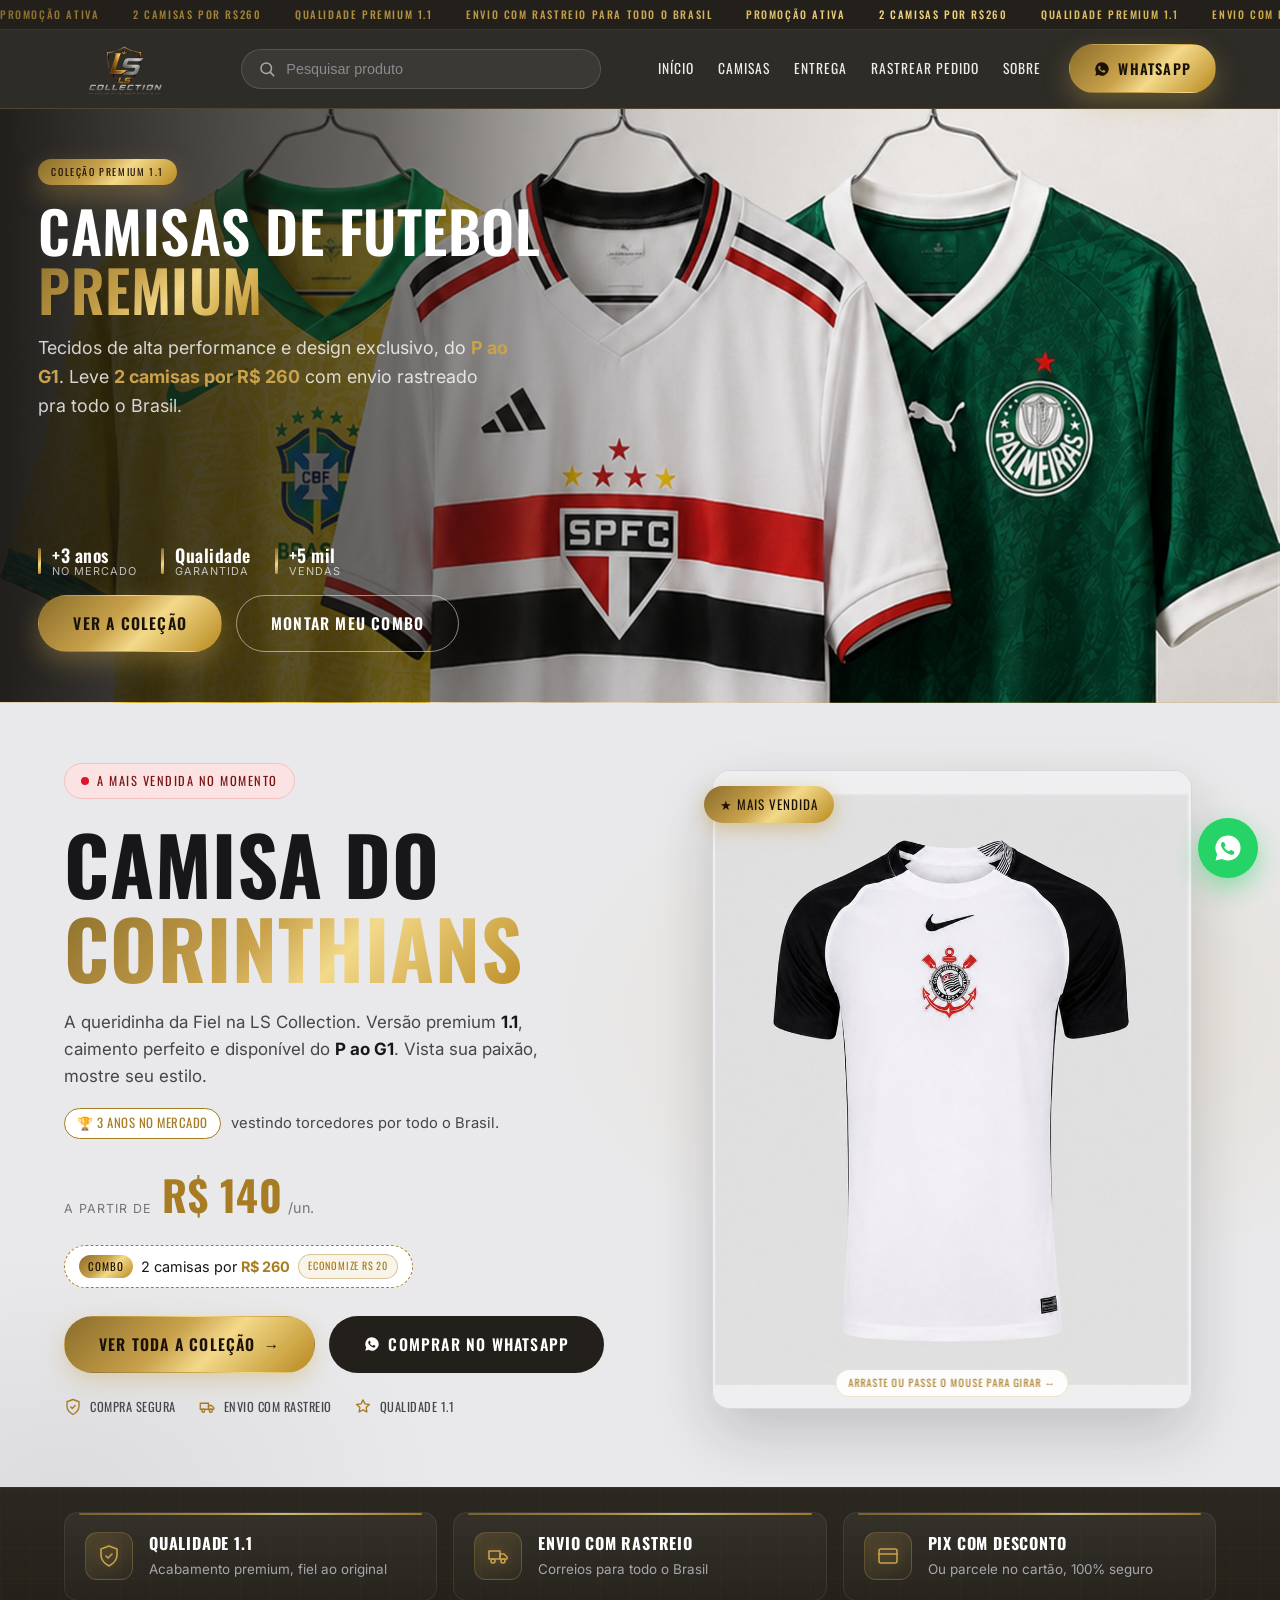
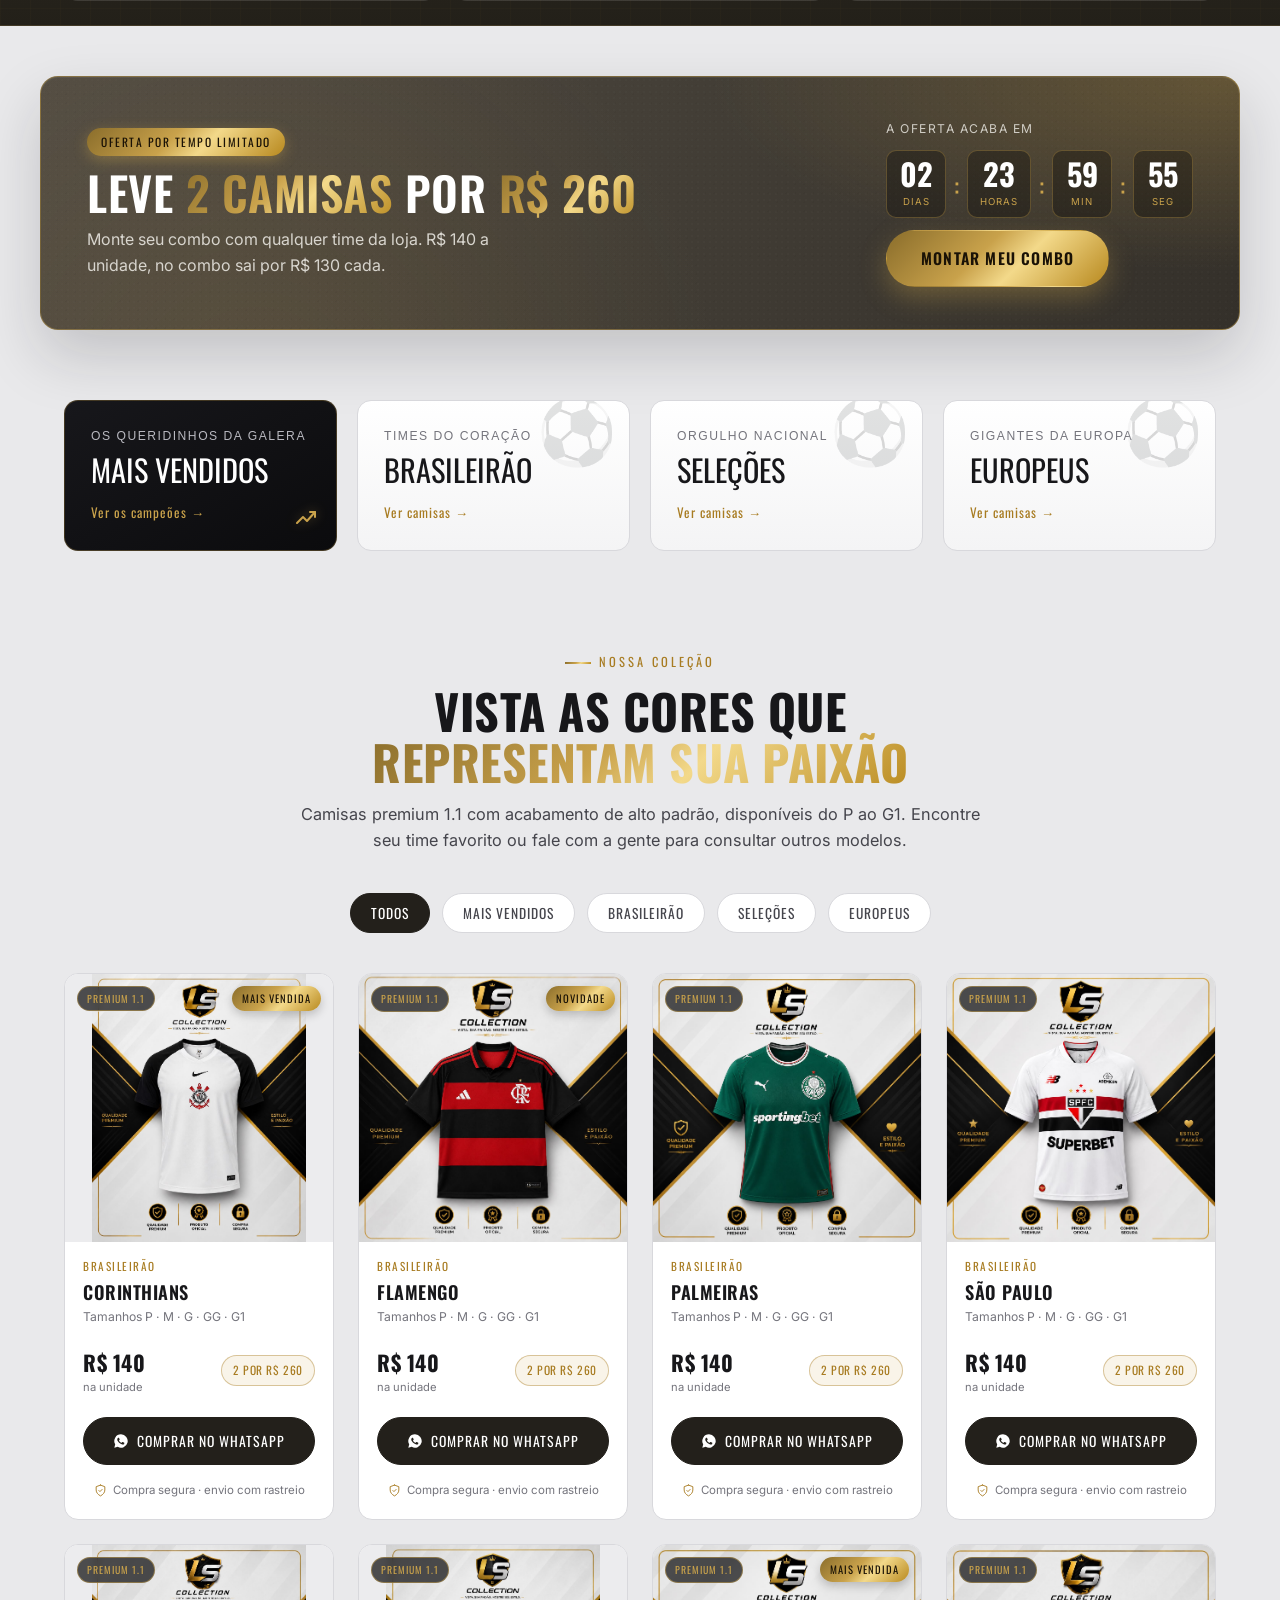
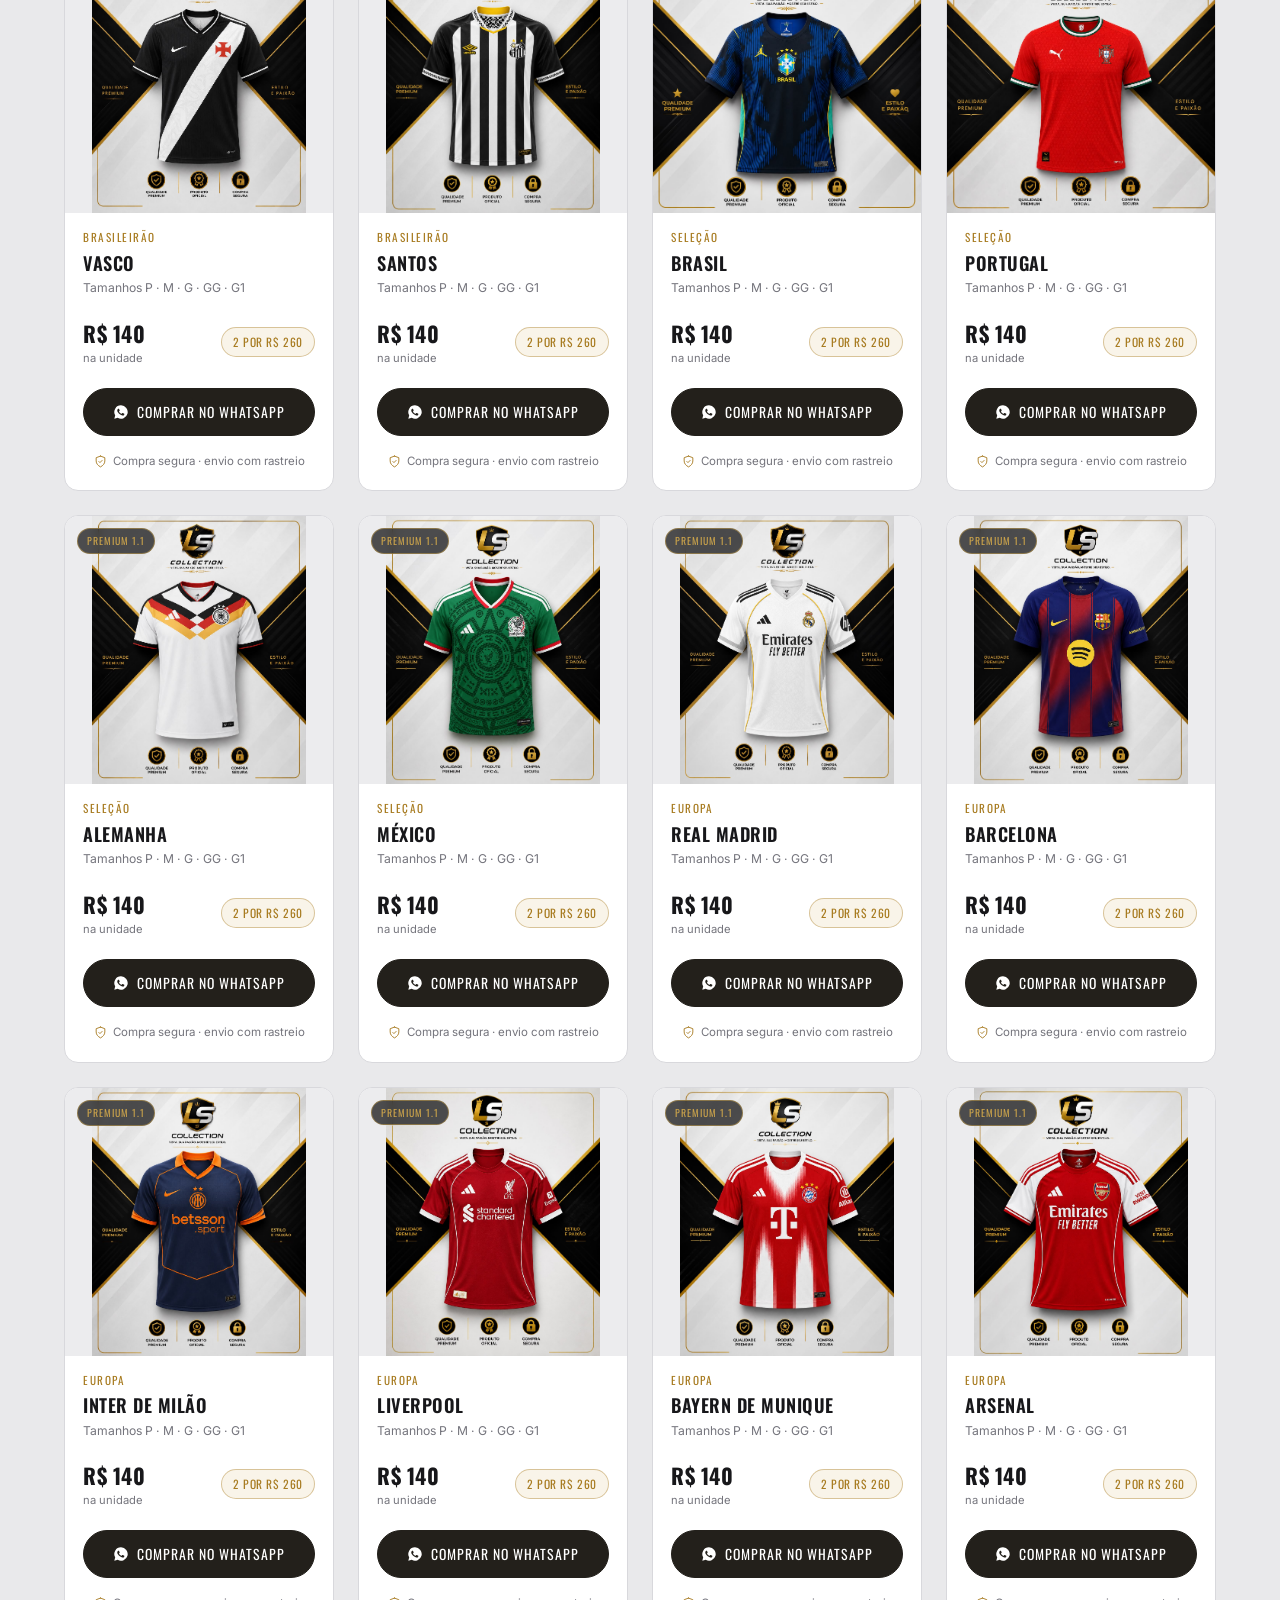
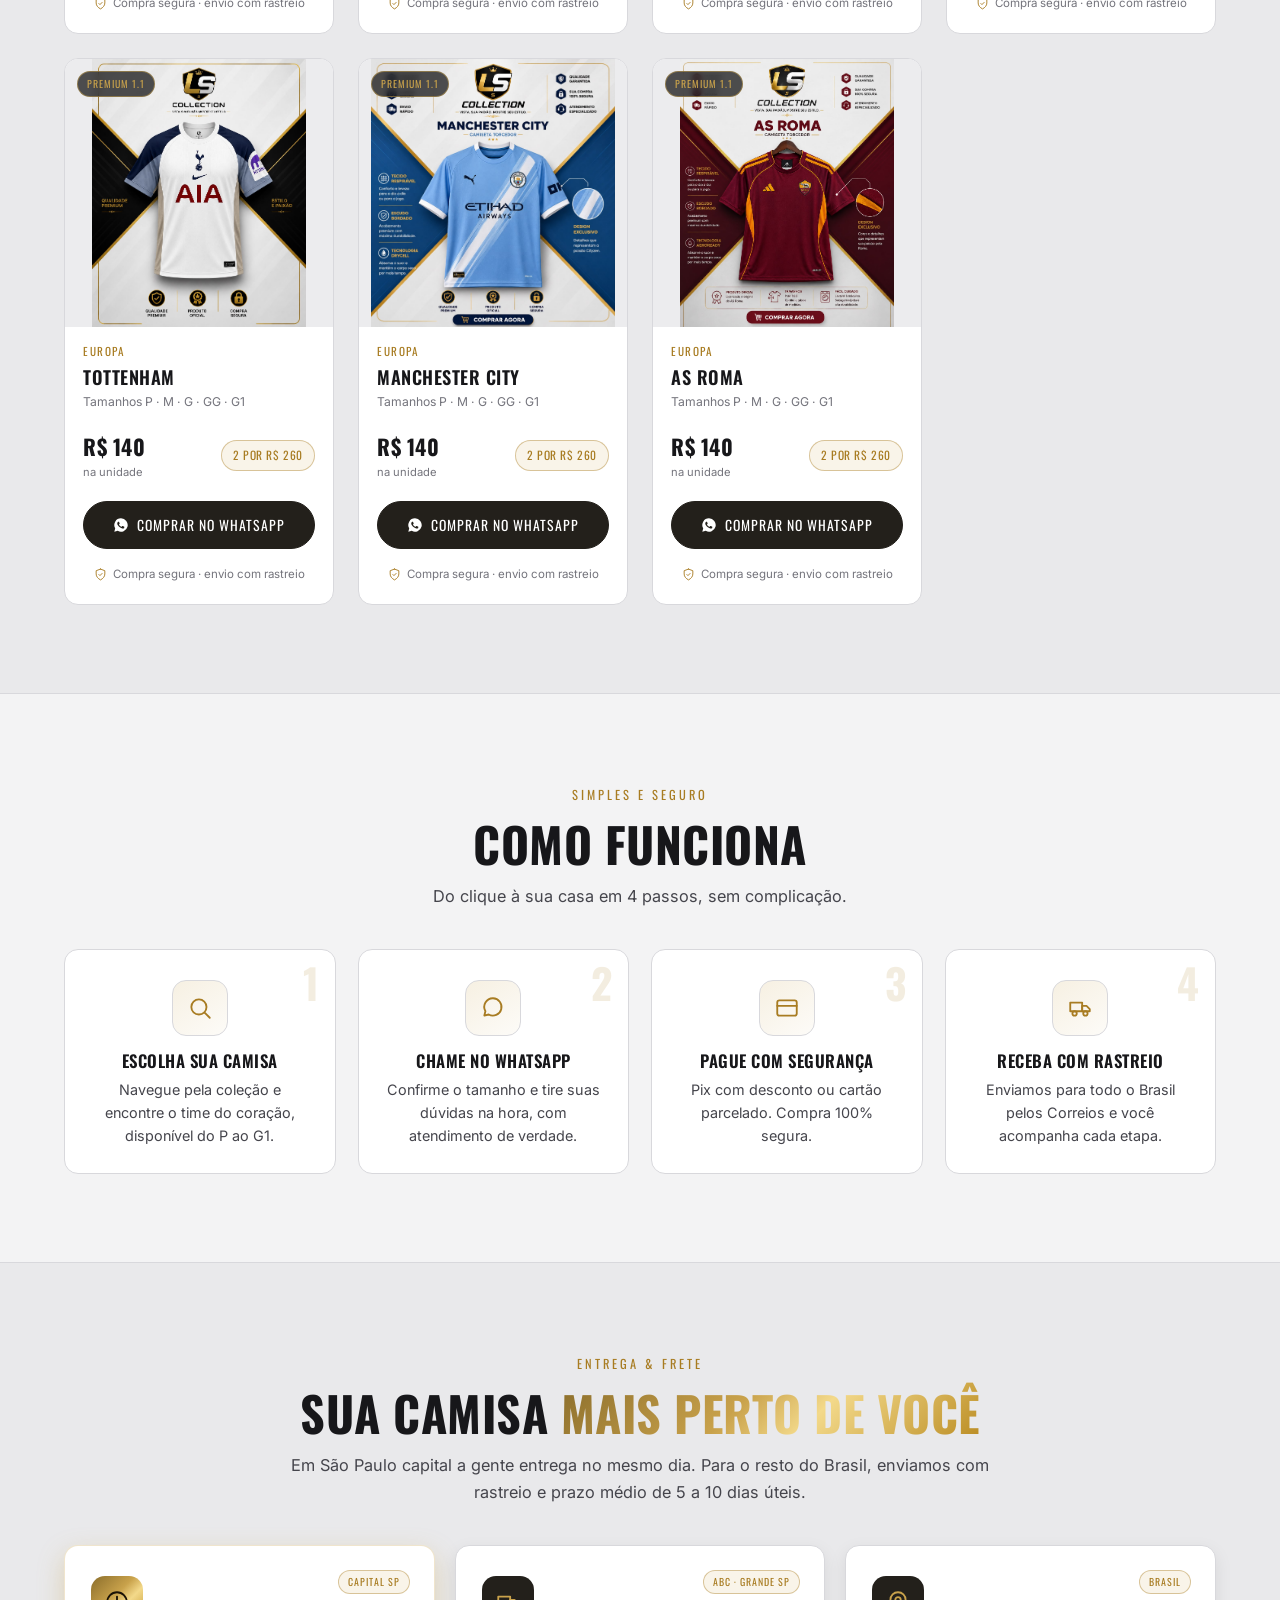
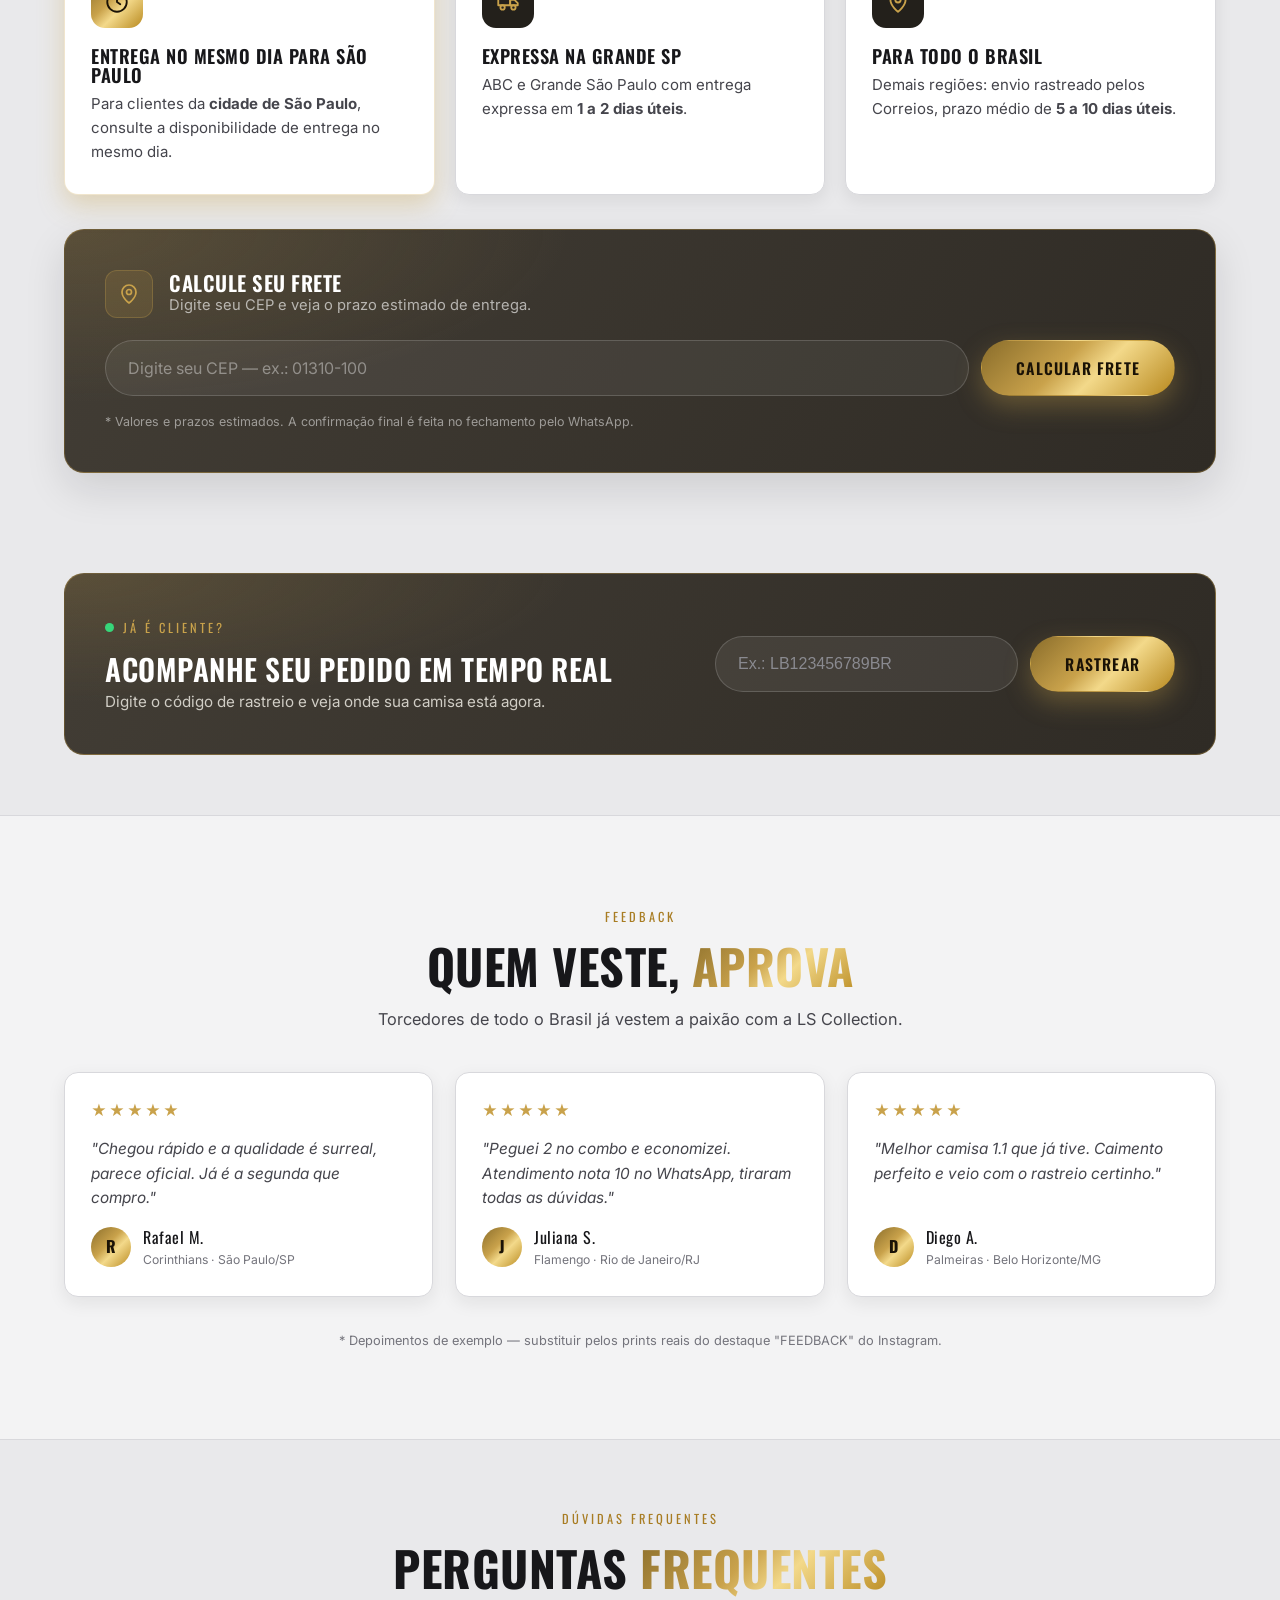
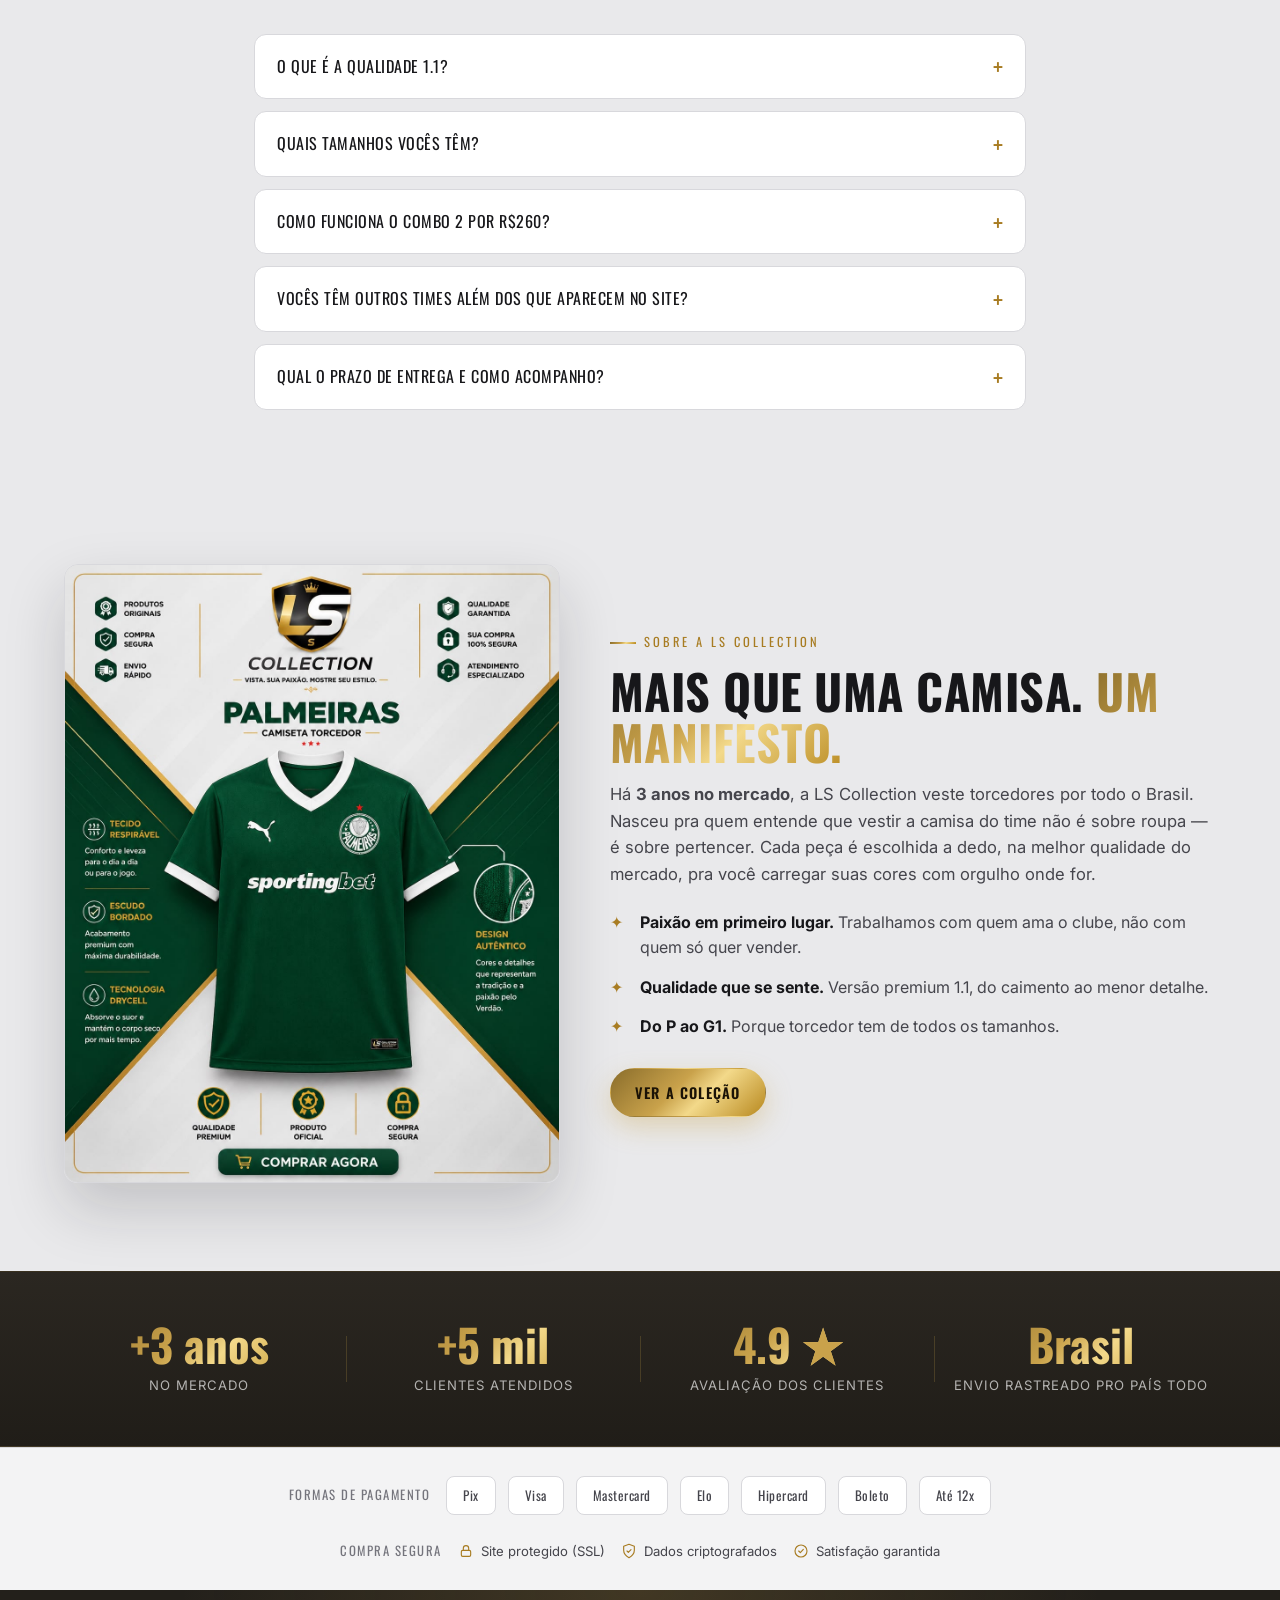
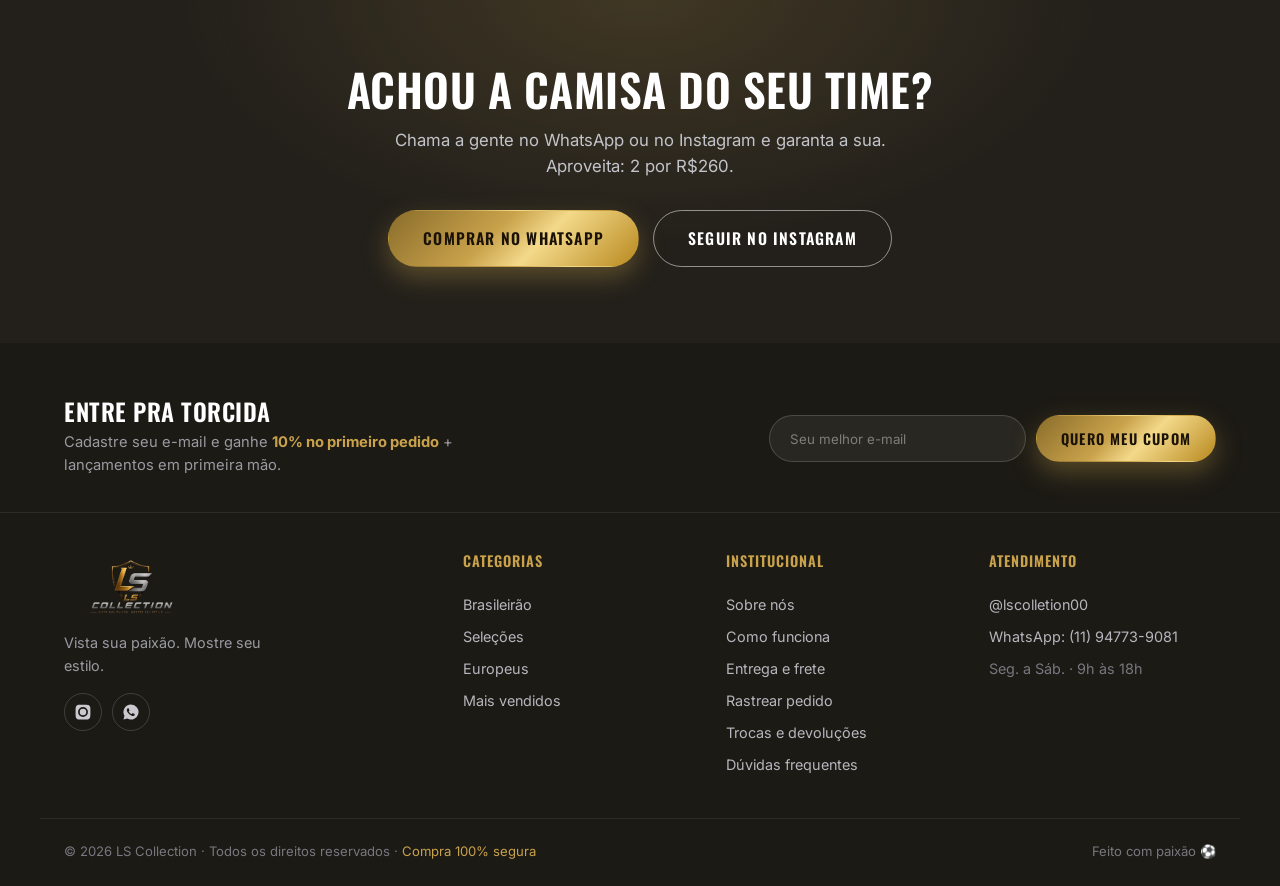
==== index.html @ e32fe6a9 "LS Collection — site completo (home, PDP com giro 360, rastreio, frete por CEP) + memoria atualizada" ====
<!DOCTYPE html>
<html lang="pt-BR">
<head>
  <meta charset="UTF-8" />
  <meta name="viewport" content="width=device-width, initial-scale=1.0" />
  <title>LS Collection — Camisas de Time Premium | Vista sua paixão</title>
  <meta name="description" content="LS Collection — camisas dos seus times do coração, versão premium 1.1, do P ao G1. R$140 a unidade ou 2 por R$260. Envio para todo o Brasil com rastreio." />
  <meta name="theme-color" content="#0E0E10" />

  <meta property="og:title" content="LS Collection — Vista sua paixão" />
  <meta property="og:description" content="Camisas premium dos seus times. 2 por R$260. Envio para todo o Brasil com rastreio." />
  <meta property="og:type" content="website" />
  <meta property="og:image" content="assets/logo.png" />

  <link rel="icon" type="image/png" href="assets/logo.png" />

  <link rel="preconnect" href="https://fonts.googleapis.com" />
  <link rel="preconnect" href="https://fonts.gstatic.com" crossorigin />
  <link href="https://fonts.googleapis.com/css2?family=Oswald:wght@400;500;600;700&family=Inter:wght@400;500;600;700&display=swap" rel="stylesheet" />

  <link rel="stylesheet" href="css/styles.css" />
</head>
<body>

  <!-- Announcement bar -->
  <div class="announce">
    <div class="announce__track">
      <span>PROMOÇÃO ATIVA</span><span class="announce__dot">•</span>
      <span>2 CAMISAS POR R$260</span><span class="announce__dot">•</span>
      <span>QUALIDADE PREMIUM 1.1</span><span class="announce__dot">•</span>
      <span>ENVIO COM RASTREIO PARA TODO O BRASIL</span><span class="announce__dot">•</span>
      <span>PROMOÇÃO ATIVA</span><span class="announce__dot">•</span>
      <span>2 CAMISAS POR R$260</span><span class="announce__dot">•</span>
      <span>QUALIDADE PREMIUM 1.1</span><span class="announce__dot">•</span>
      <span>ENVIO COM RASTREIO PARA TODO O BRASIL</span><span class="announce__dot">•</span>
    </div>
  </div>

  <!-- Header -->
  <header class="header" id="header">
    <div class="container header__inner">
      <a href="index.html" class="brand" aria-label="LS Collection - início">
        <img src="assets/logo.png" alt="LS Collection" class="brand__logo" />
      </a>

      <form class="search" id="searchForm" role="search">
        <svg viewBox="0 0 24 24" class="search__ico" aria-hidden="true"><circle cx="11" cy="11" r="7"/><line x1="16.5" y1="16.5" x2="21" y2="21"/></svg>
        <input type="search" id="searchInput" class="search__input" placeholder="Pesquisar produto" aria-label="Pesquisar produto" />
      </form>

      <nav class="nav" id="nav">
        <a href="#inicio" class="nav__link">Início</a>
        <a href="#colecao" class="nav__link">Camisas</a>
        <a href="#entrega" class="nav__link">Entrega</a>
        <a href="rastreio.html" class="nav__link">Rastrear Pedido</a>
        <a href="#sobre" class="nav__link">Sobre</a>
        <a href="#" class="btn btn--gold nav__cta" data-wpp data-wpp-msg="Olá! Vim pelo site e quero saber mais sobre as camisas da LS Collection.">
          <svg viewBox="0 0 24 24" class="ico-wpp" aria-hidden="true"><path d="M12 2a10 10 0 0 0-8.7 15l-1.3 5 5.1-1.3A10 10 0 1 0 12 2Zm5.3 14.1c-.2.6-1.3 1.2-1.8 1.2-.5.1-1 .1-1.7-.1-.4-.1-.9-.3-1.6-.6-2.8-1.2-4.6-4-4.7-4.2-.1-.2-1.1-1.5-1.1-2.8 0-1.3.7-2 .9-2.2.2-.3.5-.3.7-.3h.5c.2 0 .4 0 .6.5l.8 1.9c.1.2.1.4 0 .6l-.3.5-.4.4c-.1.1-.3.3-.1.6.1.3.7 1.1 1.4 1.8.9.8 1.7 1.1 2 1.2.2.1.4.1.6-.1l.8-.9c.2-.2.4-.2.6-.1l1.8.9c.2.1.4.2.5.3.1.3.1.6-.1 1.5Z"/></svg>
          WhatsApp
        </a>
      </nav>

      <button class="nav-toggle" id="navToggle" aria-label="Abrir menu" aria-expanded="false">
        <span></span><span></span><span></span>
      </button>
    </div>
  </header>

  <main>
    <!-- Banner principal (promo) — camisas cobrindo todo o banner + texto -->
    <section class="promo" aria-label="Camisas de futebol premium — 2 por R$ 260">
      <div class="promo__scrim" aria-hidden="true"></div>
      <div class="promo__inner">
        <div class="promo__copy">
          <span class="promo__flag">Coleção Premium 1.1</span>
          <h2 class="promo__title">Camisas de futebol <span class="txt-gold">premium</span></h2>
          <p class="promo__sub">Tecidos de alta performance e design exclusivo, do <strong>P ao G1</strong>. Leve <strong>2 camisas por R$ 260</strong> com envio rastreado pra todo o Brasil.</p>
          <ul class="promo__stats">
            <li><strong>+3 anos</strong><span>no mercado</span></li>
            <li><strong>Qualidade</strong><span>garantida</span></li>
            <li><strong>+5 mil</strong><span>vendas</span></li>
          </ul>
          <div class="promo__actions">
            <a href="#colecao" class="btn btn--gold btn--lg">Ver a coleção</a>
            <a href="#" class="btn btn--ghost btn--lg" data-wpp data-wpp-msg="Olá! Quero aproveitar o combo de 2 camisas por R$260 da LS Collection.">Montar meu combo</a>
          </div>
        </div>
      </div>
    </section>

    <!-- Hero -->
    <section class="hero" id="inicio">
      <div class="hero__bg" aria-hidden="true"></div>
      <div class="container hero__inner">
        <div class="hero__copy">
          <span class="badge-live"><span class="dot"></span> A mais vendida no momento</span>
          <h1 class="hero__title">Camisa do <span class="txt-gold">Corinthians</span></h1>
          <p class="hero__sub">
            A queridinha da Fiel na LS Collection. Versão premium <strong>1.1</strong>,
            caimento perfeito e disponível do <strong>P ao G1</strong>. Vista sua paixão, mostre seu estilo.
          </p>
          <p class="hero__estab"><span class="hero__estab-badge">🏆 3 anos no mercado</span> vestindo torcedores por todo o Brasil.</p>

          <div class="price">
            <div class="price__main">
              <span class="price__label">A partir de</span>
              <span class="price__value">R$ 140</span>
              <span class="price__unit">/un.</span>
            </div>
            <div class="price__combo">
              <span class="price__combo-tag">Combo</span>
              <span class="price__combo-txt">2 camisas por <strong>R$ 260</strong></span>
              <span class="price__save">Economize R$ 20</span>
            </div>
          </div>

          <div class="hero__actions">
            <a href="#colecao" class="btn btn--explore btn--lg">Ver toda a coleção <span class="btn__arrow" aria-hidden="true">→</span></a>
            <a href="#" class="btn btn--dark btn--lg" data-wpp data-wpp-msg="Olá! Vim pelo site da LS Collection e quero garantir minha camisa.">
              <svg viewBox="0 0 24 24" class="ico-wpp" aria-hidden="true"><path d="M12 2a10 10 0 0 0-8.7 15l-1.3 5 5.1-1.3A10 10 0 1 0 12 2Zm5.3 14.1c-.2.6-1.3 1.2-1.8 1.2-.5.1-1 .1-1.7-.1-.4-.1-.9-.3-1.6-.6-2.8-1.2-4.6-4-4.7-4.2-.1-.2-1.1-1.5-1.1-2.8 0-1.3.7-2 .9-2.2.2-.3.5-.3.7-.3h.5c.2 0 .4 0 .6.5l.8 1.9c.1.2.1.4 0 .6l-.3.5-.4.4c-.1.1-.3.3-.1.6.1.3.7 1.1 1.4 1.8.9.8 1.7 1.1 2 1.2.2.1.4.1.6-.1l.8-.9c.2-.2.4-.2.6-.1l1.8.9c.2.1.4.2.5.3.1.3.1.6-.1 1.5Z"/></svg>
              Comprar no WhatsApp
            </a>
          </div>
          <ul class="hero__trust">
            <li><svg viewBox="0 0 24 24" aria-hidden="true"><path d="M12 2 4 5v6c0 5 3.4 8.5 8 11 4.6-2.5 8-6 8-11V5l-8-3Z"/><path d="m9 12 2 2 4-4"/></svg> Compra segura</li>
            <li><svg viewBox="0 0 24 24" aria-hidden="true"><path d="M3 7h11v8H3z"/><path d="M14 10h4l3 3v2h-7z"/><circle cx="7" cy="17" r="2"/><circle cx="17" cy="17" r="2"/></svg> Envio com rastreio</li>
            <li><svg viewBox="0 0 24 24" aria-hidden="true"><path d="M12 2.5l2.6 5.3 5.9.9-4.3 4.1 1 5.8-5.2-2.7-5.2 2.7 1-5.8L3.5 8.7l5.9-.9z"/></svg> Qualidade 1.1</li>
          </ul>
        </div>

        <div class="hero__product" id="shirt360">
          <span class="hero__ribbon">★ Mais Vendida</span>
          <img src="assets/prod19.jpg" alt="Camisa do Corinthians — LS Collection" class="hero__img" id="shirt360Img" />
          <span class="hero__spin-hint" id="shirt360Hint">Passe o mouse para girar ↔</span>
        </div>
      </div>
    </section>

    <!-- Trust bar (tech) -->
    <section class="trustbar">
      <div class="trustbar__scan" aria-hidden="true"></div>
      <div class="container trustbar__grid">
        <div class="tcard">
          <span class="tcard__ico">
            <svg viewBox="0 0 24 24" aria-hidden="true"><path d="M12 2 4 5v6c0 5 3.4 8.5 8 11 4.6-2.5 8-6 8-11V5l-8-3Z"/><path d="m9 12 2 2 4-4"/></svg>
          </span>
          <div class="tcard__txt"><strong>Qualidade 1.1</strong><span>Acabamento premium, fiel ao original</span></div>
        </div>
        <div class="tcard">
          <span class="tcard__ico">
            <svg viewBox="0 0 24 24" aria-hidden="true"><path d="M3 7h11v8H3z"/><path d="M14 10h4l3 3v2h-7z"/><circle cx="7" cy="17" r="2"/><circle cx="17" cy="17" r="2"/></svg>
          </span>
          <div class="tcard__txt"><strong>Envio com Rastreio</strong><span>Correios para todo o Brasil</span></div>
        </div>
        <div class="tcard">
          <span class="tcard__ico">
            <svg viewBox="0 0 24 24" aria-hidden="true"><rect x="3" y="5" width="18" height="14" rx="2"/><path d="M3 10h18"/></svg>
          </span>
          <div class="tcard__txt"><strong>Pix com Desconto</strong><span>Ou parcele no cartão, 100% seguro</span></div>
        </div>
      </div>
    </section>

    <!-- Combo + cronômetro -->
    <section class="combo">
      <div class="container combo__inner">
        <div class="combo__left">
          <span class="combo__flag">Oferta por tempo limitado</span>
          <h2 class="combo__title">Leve <span class="txt-gold">2 camisas</span> por <span class="txt-gold">R$ 260</span></h2>
          <p class="combo__sub">Monte seu combo com qualquer time da loja. R$ 140 a unidade, no combo sai por R$ 130 cada.</p>
        </div>
        <div class="combo__right">
          <span class="combo__count-label">A oferta acaba em</span>
          <div class="countdown" id="countdown" aria-label="Tempo restante da oferta">
            <div class="cd"><span id="cdD">03</span><small>dias</small></div>
            <span class="cd__colon">:</span>
            <div class="cd"><span id="cdH">00</span><small>horas</small></div>
            <span class="cd__colon">:</span>
            <div class="cd"><span id="cdM">00</span><small>min</small></div>
            <span class="cd__colon">:</span>
            <div class="cd"><span id="cdS">00</span><small>seg</small></div>
          </div>
          <a href="#" class="btn btn--gold btn--lg" data-wpp data-wpp-msg="Olá! Quero aproveitar o combo de 2 camisas por R$260. Vou escolher os times.">Montar meu combo</a>
        </div>
      </div>
    </section>

    <!-- Categorias -->
    <section class="cats" id="categorias">
      <div class="container">
        <div class="cats__grid">
          <button class="catbanner catbanner--top" data-goto="maisvendidos">
            <span class="catbanner__kicker">Os queridinhos da galera</span>
            <span class="catbanner__title">Mais Vendidos<svg class="catbanner__spark" viewBox="0 0 24 24" aria-hidden="true"><polyline points="3 17 9 11 13 15 21 6"/><polyline points="16 6 21 6 21 11"/></svg></span>
            <span class="catbanner__link">Ver os campeões →</span>
          </button>
          <button class="catbanner" data-goto="brasileirao">
            <span class="catbanner__kicker">Times do coração</span>
            <span class="catbanner__title">Brasileirão</span>
            <span class="catbanner__link">Ver camisas →</span>
          </button>
          <button class="catbanner" data-goto="selecoes">
            <span class="catbanner__kicker">Orgulho nacional</span>
            <span class="catbanner__title">Seleções</span>
            <span class="catbanner__link">Ver camisas →</span>
          </button>
          <button class="catbanner" data-goto="europeus">
            <span class="catbanner__kicker">Gigantes da Europa</span>
            <span class="catbanner__title">Europeus</span>
            <span class="catbanner__link">Ver camisas →</span>
          </button>
        </div>
      </div>
    </section>

    <!-- Catálogo -->
    <section class="catalog" id="colecao">
      <div class="container">
        <div class="section-head">
          <span class="eyebrow">Nossa Coleção</span>
          <h2 class="section-title">Vista as cores que <span class="txt-gold">representam sua paixão</span></h2>
          <p class="section-desc">Camisas premium 1.1 com acabamento de alto padrão, disponíveis do P ao G1. Encontre seu time favorito ou fale com a gente para consultar outros modelos.</p>
        </div>

        <div class="filters" id="filters">
          <button class="chip chip--active" data-filter="todos">Todos</button>
          <button class="chip" data-filter="maisvendidos">Mais Vendidos</button>
          <button class="chip" data-filter="brasileirao">Brasileirão</button>
          <button class="chip" data-filter="selecoes">Seleções</button>
          <button class="chip" data-filter="europeus">Europeus</button>
        </div>

        <div class="grid" id="catalogGrid"><!-- cards via JS --></div>
        <p class="catalog__empty" id="catalogEmpty" hidden>Nenhuma camisa encontrada com esse nome. Fala com a gente no WhatsApp que a gente encontra pra você.</p>
      </div>
    </section>

    <!-- Como Funciona -->
    <section class="howto" id="como-funciona">
      <div class="container">
        <div class="section-head">
          <span class="eyebrow eyebrow--nodash">Simples e seguro</span>
          <h2 class="section-title">Como funciona</h2>
          <p class="section-desc">Do clique à sua casa em 4 passos, sem complicação.</p>
        </div>
        <div class="howto__grid">
          <div class="howto__step">
            <span class="howto__num">1</span>
            <span class="howto__ico"><svg viewBox="0 0 24 24" aria-hidden="true"><circle cx="11" cy="11" r="7"/><line x1="16.5" y1="16.5" x2="21" y2="21"/></svg></span>
            <h3>Escolha sua camisa</h3>
            <p>Navegue pela coleção e encontre o time do coração, disponível do P ao G1.</p>
          </div>
          <div class="howto__step">
            <span class="howto__num">2</span>
            <span class="howto__ico"><svg viewBox="0 0 24 24" aria-hidden="true"><path d="M12 3a8 8 0 0 0-7 12l-1 4 4-1a8 8 0 1 0 4-15Z"/></svg></span>
            <h3>Chame no WhatsApp</h3>
            <p>Confirme o tamanho e tire suas dúvidas na hora, com atendimento de verdade.</p>
          </div>
          <div class="howto__step">
            <span class="howto__num">3</span>
            <span class="howto__ico"><svg viewBox="0 0 24 24" aria-hidden="true"><rect x="3" y="5" width="18" height="14" rx="2"/><path d="M3 10h18"/></svg></span>
            <h3>Pague com segurança</h3>
            <p>Pix com desconto ou cartão parcelado. Compra 100% segura.</p>
          </div>
          <div class="howto__step">
            <span class="howto__num">4</span>
            <span class="howto__ico"><svg viewBox="0 0 24 24" aria-hidden="true"><path d="M3 7h11v8H3z"/><path d="M14 10h4l3 3v2h-7z"/><circle cx="7" cy="17" r="2"/><circle cx="17" cy="17" r="2"/></svg></span>
            <h3>Receba com rastreio</h3>
            <p>Enviamos para todo o Brasil pelos Correios e você acompanha cada etapa.</p>
          </div>
        </div>
      </div>
    </section>

    <!-- Entrega & Frete -->
    <section class="ship" id="entrega">
      <div class="container">
        <div class="section-head">
          <span class="eyebrow eyebrow--nodash">Entrega &amp; Frete</span>
          <h2 class="section-title">Sua camisa <span class="txt-gold">mais perto de você</span></h2>
          <p class="section-desc">Em São Paulo capital a gente entrega no mesmo dia. Para o resto do Brasil, enviamos com rastreio e prazo médio de 5 a 10 dias úteis.</p>
        </div>

        <div class="ship__grid">
          <article class="ship__card ship__card--fast">
            <span class="ship__ico"><svg viewBox="0 0 24 24" aria-hidden="true"><circle cx="12" cy="12" r="9"/><path d="M12 7v5l3 2"/></svg></span>
            <span class="ship__tag">Capital SP</span>
            <h3>Entrega no mesmo dia para São Paulo</h3>
            <p>Para clientes da <strong>cidade de São Paulo</strong>, consulte a disponibilidade de entrega no mesmo dia.</p>
          </article>
          <article class="ship__card">
            <span class="ship__ico"><svg viewBox="0 0 24 24" aria-hidden="true"><path d="M3 7h11v8H3z"/><path d="M14 10h4l3 3v2h-7z"/><circle cx="7" cy="17" r="2"/><circle cx="17" cy="17" r="2"/></svg></span>
            <span class="ship__tag">ABC · Grande SP</span>
            <h3>Expressa na Grande SP</h3>
            <p>ABC e Grande São Paulo com entrega expressa em <strong>1 a 2 dias úteis</strong>.</p>
          </article>
          <article class="ship__card">
            <span class="ship__ico"><svg viewBox="0 0 24 24" aria-hidden="true"><path d="M12 21s7-5.2 7-11a7 7 0 1 0-14 0c0 5.8 7 11 7 11Z"/><circle cx="12" cy="10" r="2.5"/></svg></span>
            <span class="ship__tag">Brasil</span>
            <h3>Para todo o Brasil</h3>
            <p>Demais regiões: envio rastreado pelos Correios, prazo médio de <strong>5 a 10 dias úteis</strong>.</p>
          </article>
        </div>

        <div class="ship__calc">
          <div class="ship__calc-head">
            <span class="ship__calc-ico"><svg viewBox="0 0 24 24" aria-hidden="true"><path d="M12 21s7-5.2 7-11a7 7 0 1 0-14 0c0 5.8 7 11 7 11Z"/><circle cx="12" cy="10" r="2.5"/></svg></span>
            <div>
              <h3>Calcule seu frete</h3>
              <p>Digite seu CEP e veja o prazo estimado de entrega.</p>
            </div>
          </div>
          <form class="ship__form" id="freteForm" autocomplete="off">
            <input type="text" id="cepInput" class="ship__input" placeholder="Digite seu CEP — ex.: 01310-100" inputmode="numeric" maxlength="9" aria-label="Digite seu CEP" />
            <button type="submit" class="btn btn--gold btn--lg">Calcular frete</button>
          </form>
          <div class="ship__result" id="freteResult" hidden aria-live="polite"><!-- preenchido via JS --></div>
          <p class="ship__note">* Valores e prazos estimados. A confirmação final é feita no fechamento pelo WhatsApp.</p>
        </div>
      </div>
    </section>

    <!-- Rastreamento (teaser -> página dedicada) -->
    <section class="trackcta">
      <div class="container">
        <div class="trackcta__inner">
          <div>
            <span class="eyebrow eyebrow--light eyebrow--live"><span class="live-dot" aria-hidden="true"></span>Já é cliente?</span>
            <h2 class="trackcta__title">Acompanhe seu pedido em tempo real</h2>
            <p class="trackcta__sub">Digite o código de rastreio e veja onde sua camisa está agora.</p>
          </div>
          <form class="trackcta__form" id="trackHomeForm" autocomplete="off">
            <input type="text" id="trackHomeInput" class="trackcta__input" placeholder="Ex.: LB123456789BR" aria-label="Código de rastreio" maxlength="13" />
            <button type="submit" class="btn btn--gold btn--lg">Rastrear</button>
          </form>
        </div>
      </div>
    </section>

    <!-- Depoimentos -->
    <section class="reviews" id="feedback">
      <div class="container">
        <div class="section-head">
          <span class="eyebrow eyebrow--nodash">Feedback</span>
          <h2 class="section-title">Quem veste, <span class="txt-gold">aprova</span></h2>
          <p class="section-desc">Torcedores de todo o Brasil já vestem a paixão com a LS Collection.</p>
        </div>
        <div class="reviews__grid" id="reviewsGrid"><!-- via JS --></div>
        <p class="catalog__note">* Depoimentos de exemplo — substituir pelos prints reais do destaque "FEEDBACK" do Instagram.</p>
      </div>
    </section>

    <!-- FAQ -->
    <section class="faq" id="faq">
      <div class="container faq__inner">
        <div class="section-head">
          <span class="eyebrow eyebrow--nodash">Dúvidas frequentes</span>
          <h2 class="section-title">Perguntas <span class="txt-gold">frequentes</span></h2>
        </div>
        <div class="faq__list">
          <details class="faq__item">
            <summary>O que é a qualidade 1.1?</summary>
            <p>É a versão premium, a mais fiel ao original que existe no mercado — tecido, costura, escudo e detalhes de alto padrão. Você veste com orgulho e ninguém percebe a diferença.</p>
          </details>
          <details class="faq__item">
            <summary>Quais tamanhos vocês têm?</summary>
            <p>Trabalhamos com todos os tamanhos, do P ao G1. Na dúvida sobre o caimento, é só chamar no WhatsApp que a gente te ajuda a escolher.</p>
          </details>
          <details class="faq__item">
            <summary>Como funciona o combo 2 por R$260?</summary>
            <p>Escolha duas camisas de qualquer time da loja e leve as duas por R$260 no total — R$130 cada, contra R$140 na unidade.</p>
          </details>
          <details class="faq__item">
            <summary>Vocês têm outros times além dos que aparecem no site?</summary>
            <p>Temos muito mais! O site mostra uma seleção dos mais pedidos, mas nosso catálogo é enorme. Fala com a gente no WhatsApp que consultamos o modelo do seu time.</p>
          </details>
          <details class="faq__item">
            <summary>Qual o prazo de entrega e como acompanho?</summary>
            <p>Enviamos para todo o Brasil pelos Correios com código de rastreio. O prazo varia conforme a região, e você acompanha tudo na nossa página de rastreamento.</p>
          </details>
        </div>
      </div>
    </section>

    <!-- Sobre -->
    <section class="about" id="sobre">
      <div class="container about__inner">
        <div class="about__media">
          <img src="assets/prod30.jpg" alt="Camisa do Palmeiras — LS Collection" />
        </div>
        <div class="about__copy">
          <span class="eyebrow">Sobre a LS Collection</span>
          <h2 class="section-title">Mais que uma camisa. <span class="txt-gold">Um manifesto.</span></h2>
          <p>
            Há <strong>3 anos no mercado</strong>, a LS Collection veste torcedores por todo o Brasil.
            Nasceu pra quem entende que vestir a camisa do time não é sobre roupa — é sobre pertencer.
            Cada peça é escolhida a dedo, na melhor qualidade do mercado, pra você carregar suas cores
            com orgulho onde for.
          </p>
          <ul class="about__list">
            <li><strong>Paixão em primeiro lugar.</strong> Trabalhamos com quem ama o clube, não com quem só quer vender.</li>
            <li><strong>Qualidade que se sente.</strong> Versão premium 1.1, do caimento ao menor detalhe.</li>
            <li><strong>Do P ao G1.</strong> Porque torcedor tem de todos os tamanhos.</li>
          </ul>
          <a href="#colecao" class="btn btn--gold">Ver a coleção</a>
        </div>
      </div>
    </section>

    <!-- Números / prova social -->
    <section class="stats" aria-label="LS Collection em números">
      <div class="container stats__grid">
        <div class="stat"><strong>+3 anos</strong><span>no mercado</span></div>
        <div class="stat"><strong>+5 mil</strong><span>clientes atendidos</span></div>
        <div class="stat"><strong>4.9<i> ★</i></strong><span>avaliação dos clientes</span></div>
        <div class="stat"><strong>Brasil</strong><span>envio rastreado pro país todo</span></div>
      </div>
    </section>

    <!-- Pagamento & Segurança -->
    <section class="pay">
      <div class="container pay__inner">
        <div class="pay__col">
          <span class="pay__label">Formas de pagamento</span>
          <div class="pay__badges">
            <span class="pay__badge">Pix</span>
            <span class="pay__badge">Visa</span>
            <span class="pay__badge">Mastercard</span>
            <span class="pay__badge">Elo</span>
            <span class="pay__badge">Hipercard</span>
            <span class="pay__badge">Boleto</span>
            <span class="pay__badge">Até 12x</span>
          </div>
        </div>
        <div class="pay__col">
          <span class="pay__label">Compra segura</span>
          <div class="pay__seals">
            <span class="pay__seal"><svg viewBox="0 0 24 24" aria-hidden="true"><rect x="5" y="11" width="14" height="9" rx="2"/><path d="M8 11V8a4 4 0 0 1 8 0v3"/></svg> Site protegido (SSL)</span>
            <span class="pay__seal"><svg viewBox="0 0 24 24" aria-hidden="true"><path d="M12 2 4 5v6c0 5 3.4 8.5 8 11 4.6-2.5 8-6 8-11V5l-8-3Z"/><path d="m9 12 2 2 4-4"/></svg> Dados criptografados</span>
            <span class="pay__seal"><svg viewBox="0 0 24 24" aria-hidden="true"><circle cx="12" cy="12" r="9"/><path d="m8.5 12 2.5 2.5 4.5-5"/></svg> Satisfação garantida</span>
          </div>
        </div>
      </div>
    </section>

    <!-- CTA -->
    <section class="cta" id="contato">
      <div class="container cta__inner">
        <h2 class="cta__title">Achou a camisa do seu time?</h2>
        <p class="cta__sub">Chama a gente no WhatsApp ou no Instagram e garanta a sua. Aproveita: 2 por R$260.</p>
        <div class="cta__actions">
          <a href="#" class="btn btn--gold btn--lg" data-wpp data-wpp-msg="Olá! Quero garantir minha camisa com a LS Collection.">Comprar no WhatsApp</a>
          <a href="https://www.instagram.com/lscolletion00" target="_blank" rel="noopener" class="btn btn--ghost btn--lg">Seguir no Instagram</a>
        </div>
      </div>
    </section>
  </main>

  <!-- Footer -->
  <footer class="footer">
    <div class="footer__news-band">
      <div class="container footer__news-inner">
        <div class="footer__news-copy">
          <h3>Entre pra torcida</h3>
          <p>Cadastre seu e-mail e ganhe <strong>10% no primeiro pedido</strong> + lançamentos em primeira mão.</p>
        </div>
        <form class="footer__news-form" id="newsForm" autocomplete="off">
          <input type="email" id="newsEmail" placeholder="Seu melhor e-mail" aria-label="Seu e-mail" required />
          <button type="submit" class="btn btn--gold">Quero meu cupom</button>
        </form>
      </div>
    </div>
    <div class="container footer__inner">
      <div class="footer__brand">
        <img src="assets/logo.png" alt="LS Collection" class="footer__logo" />
        <p>Vista sua paixão. Mostre seu estilo.</p>
        <div class="footer__social">
          <a href="https://www.instagram.com/lscolletion00" target="_blank" rel="noopener" aria-label="Instagram"><svg viewBox="0 0 24 24" aria-hidden="true"><path d="M12 2.2c3.2 0 3.6 0 4.9.1 1.2.1 1.8.3 2.2.4.6.2 1 .5 1.4.9.4.4.7.8.9 1.4.2.4.4 1 .4 2.2.1 1.3.1 1.7.1 4.9s0 3.6-.1 4.9c-.1 1.2-.3 1.8-.4 2.2-.2.6-.5 1-.9 1.4-.4.4-.8.7-1.4.9-.4.2-1 .4-2.2.4-1.3.1-1.7.1-4.9.1s-3.6 0-4.9-.1c-1.2-.1-1.8-.3-2.2-.4-.6-.2-1-.5-1.4-.9-.4-.4-.7-.8-.9-1.4-.2-.4-.4-1-.4-2.2-.1-1.3-.1-1.7-.1-4.9s0-3.6.1-4.9c.1-1.2.3-1.8.4-2.2.2-.6.5-1 .9-1.4.4-.4.8-.7 1.4-.9.4-.2 1-.4 2.2-.4 1.3-.1 1.7-.1 4.9-.1Zm0 3.2A6.6 6.6 0 1 0 18.6 12 6.6 6.6 0 0 0 12 5.4Zm0 10.9A4.3 4.3 0 1 1 16.3 12 4.3 4.3 0 0 1 12 16.3Zm6.9-11.1a1.5 1.5 0 1 1-1.5-1.5 1.5 1.5 0 0 1 1.5 1.5Z"/></svg></a>
          <a href="#" data-wpp data-wpp-msg="Olá! Vim pelo site da LS Collection." aria-label="WhatsApp"><svg viewBox="0 0 24 24" aria-hidden="true"><path d="M12 2a10 10 0 0 0-8.7 15l-1.3 5 5.1-1.3A10 10 0 1 0 12 2Zm5.3 14.1c-.2.6-1.3 1.2-1.8 1.2-.5.1-1 .1-1.7-.1-.4-.1-.9-.3-1.6-.6-2.8-1.2-4.6-4-4.7-4.2-.1-.2-1.1-1.5-1.1-2.8 0-1.3.7-2 .9-2.2.2-.3.5-.3.7-.3h.5c.2 0 .4 0 .6.5l.8 1.9c.1.2.1.4 0 .6l-.3.5-.4.4c-.1.1-.3.3-.1.6.1.3.7 1.1 1.4 1.8.9.8 1.7 1.1 2 1.2.2.1.4.1.6-.1l.8-.9c.2-.2.4-.2.6-.1l1.8.9c.2.1.4.2.5.3.1.3.1.6-.1 1.5Z"/></svg></a>
        </div>
      </div>
      <nav class="footer__nav">
        <h4>Categorias</h4>
        <a href="#colecao">Brasileirão</a>
        <a href="#colecao">Seleções</a>
        <a href="#colecao">Europeus</a>
        <a href="#colecao">Mais vendidos</a>
      </nav>
      <nav class="footer__nav">
        <h4>Institucional</h4>
        <a href="#sobre">Sobre nós</a>
        <a href="#como-funciona">Como funciona</a>
        <a href="#entrega">Entrega e frete</a>
        <a href="rastreio.html">Rastrear pedido</a>
        <a href="#faq">Trocas e devoluções</a>
        <a href="#faq">Dúvidas frequentes</a>
      </nav>
      <div class="footer__contact">
        <h4>Atendimento</h4>
        <a href="https://www.instagram.com/lscolletion00" target="_blank" rel="noopener">@lscolletion00</a>
        <a href="#" data-wpp data-wpp-msg="Olá! Vim pelo site.">WhatsApp: (11) 94773-9081</a>
        <span class="footer__muted">Seg. a Sáb. · 9h às 18h</span>
      </div>
    </div>
    <div class="footer__bottom container">
      <span>© <span id="year"></span> LS Collection · Todos os direitos reservados · <span style="color:var(--gold-bright)">Compra 100% segura</span></span>
      <span class="footer__made">Feito com paixão ⚽</span>
    </div>
  </footer>

  <!-- Botão flutuante WhatsApp -->
  <a href="#" class="wpp-float" data-wpp data-wpp-msg="Olá! Vim pelo site da LS Collection." aria-label="Falar no WhatsApp">
    <svg viewBox="0 0 24 24" aria-hidden="true"><path d="M12 2a10 10 0 0 0-8.7 15l-1.3 5 5.1-1.3A10 10 0 1 0 12 2Zm5.3 14.1c-.2.6-1.3 1.2-1.8 1.2-.5.1-1 .1-1.7-.1-.4-.1-.9-.3-1.6-.6-2.8-1.2-4.6-4-4.7-4.2-.1-.2-1.1-1.5-1.1-2.8 0-1.3.7-2 .9-2.2.2-.3.5-.3.7-.3h.5c.2 0 .4 0 .6.5l.8 1.9c.1.2.1.4 0 .6l-.3.5-.4.4c-.1.1-.3.3-.1.6.1.3.7 1.1 1.4 1.8.9.8 1.7 1.1 2 1.2.2.1.4.1.6-.1l.8-.9c.2-.2.4-.2.6-.1l1.8.9c.2.1.4.2.5.3.1.3.1.6-.1 1.5Z"/></svg>
  </a>

  <script src="js/script.js"></script>
</body>
</html>
---- css/styles.css ----
/* ============================================================
   LS Collection — folha de estilo (tema claro premium)
   Preto + dourado + prata sobre fundo claro, pra destacar as camisas.
   ============================================================ */

:root {
  --bg: #E9E9EB;          /* fundo claro (não tão claro) */
  --bg-2: #F3F3F4;        /* seções mais claras */
  --bg-3: #DEDEE1;        /* alt */
  --card: #FFFFFF;
  --card-media: #ECECEE;  /* fundo das fotos (combina com as artes) */

  --dark: #23201b;        /* charcoal quente (menos preto que puro) */
  --dark-2: #2b2822;
  --cement: #4a453d;      /* cimento queimado (cinza quente) */
  --cement-2: #565049;
  --line: #D8D8DC;
  --line-dark: rgba(201,162,75,0.28);

  --ink: #17171A;
  --ink-2: #45454C;
  --muted: #74747C;

  --gold: #A87C22;        /* dourado que lê bem no claro (texto) */
  --gold-bright: #C9A24B;
  --gold-grad: linear-gradient(135deg, #8A6D2B 0%, #C9A24B 42%, #F3D98A 60%, #B8891F 100%);
  --chrome: #8A8F98;
  --wpp: #25D366;

  --radius: 14px;
  --container: 1200px;
  --shadow: 0 16px 40px rgba(20, 20, 25, 0.12);
  --shadow-lg: 0 26px 60px rgba(20, 20, 25, 0.18);
  --ease: cubic-bezier(0.22, 0.61, 0.36, 1);

  /* MÓDULO 1 — tokens de sistema (espaçamento, raio, sombra, foco) */
  --section-y: clamp(60px, 8vw, 88px);
  --radius-sm: 10px;
  --radius-lg: 20px;
  --shadow-sm: 0 6px 18px rgba(20, 20, 25, 0.08);
  --shadow-gold: 0 10px 26px rgba(201, 162, 75, 0.35);
  --shadow-gold-lg: 0 16px 40px rgba(201, 162, 75, 0.5);
  --ring: 0 0 0 3px rgba(201, 162, 75, 0.35);
}

* { box-sizing: border-box; margin: 0; padding: 0; }
html { scroll-behavior: smooth; scroll-padding-top: 150px; scrollbar-width: thin; scrollbar-color: rgba(201,162,75,.5) transparent; }
::-webkit-scrollbar { width: 9px; height: 9px; }
::-webkit-scrollbar-track { background: transparent; }
::-webkit-scrollbar-thumb { background: rgba(201,162,75,.4); border-radius: 10px; }
::-webkit-scrollbar-thumb:hover { background: rgba(201,162,75,.65); }

/* ===== MÓDULO 5 — página de produto (PDP) ===== */
.pdp { padding: clamp(24px,4vw,44px) 0 var(--section-y); }
.pdp__crumb { display:flex; gap:8px; align-items:center; font-size:0.8rem; color:var(--muted); margin-bottom:26px; flex-wrap:wrap; }
.pdp__crumb a { color:var(--muted); }
.pdp__crumb a:hover { color:var(--gold); }
.pdp__crumb .sep { opacity:.5; }
.pdp__grid { display:grid; grid-template-columns:1fr 1fr; gap:clamp(24px,4vw,56px); align-items:start; }
.pdp__stage { width:100%; max-width:none; }
.pdp__cat { display:block; color:var(--muted); text-transform:uppercase; letter-spacing:1.5px; font-size:0.72rem; margin-bottom:8px; }
.pdp__title { font-size:clamp(2rem,4vw,3rem); color:var(--ink); margin-bottom:10px; }
.pdp__eyebrow { display:inline-block; font-family:'Oswald',sans-serif; text-transform:uppercase; letter-spacing:2px; font-size:0.72rem; color:var(--gold); margin-bottom:22px; }
.pdp__desc { color:var(--ink-2); margin:18px 0 24px; max-width:520px; }
.pdp__sizes-head { display:flex; justify-content:space-between; align-items:center; margin-bottom:10px; max-width:520px; }
.pdp__sizes-head span { font-family:'Oswald',sans-serif; text-transform:uppercase; letter-spacing:1px; font-size:0.82rem; color:var(--ink); }
.pdp__guide { font-size:0.78rem; color:var(--gold); text-decoration:underline; cursor:pointer; background:none; border:none; font-family:inherit; }
.pdp__sizes { display:flex; gap:10px; flex-wrap:wrap; margin-bottom:26px; }
.pdp__size { min-width:52px; padding:12px 14px; border-radius:10px; border:1px solid var(--line); background:#fff; font-family:'Oswald',sans-serif; font-size:0.95rem; cursor:pointer; transition:.2s var(--ease); }
.pdp__size:hover { border-color:var(--gold); }
.pdp__size.is-active { background:var(--dark); color:#fff; border-color:var(--dark); }
.pdp__actions { display:flex; gap:14px; flex-wrap:wrap; margin-bottom:18px; }
.pdp__secure { display:flex; gap:18px; flex-wrap:wrap; color:var(--muted); font-size:0.8rem; }
.pdp__secure span { display:inline-flex; align-items:center; gap:6px; }
.pdp__secure svg { width:15px; height:15px; fill:none; stroke:var(--gold); stroke-width:1.7; stroke-linecap:round; stroke-linejoin:round; }
/* modal guia de medidas */
.modal { position:fixed; inset:0; z-index:100; display:none; align-items:center; justify-content:center; padding:20px; background:rgba(10,10,12,.6); -webkit-backdrop-filter:blur(4px); backdrop-filter:blur(4px); }
.modal.is-open { display:flex; }
.modal__box { background:#fff; border-radius:16px; max-width:520px; width:100%; padding:30px; position:relative; box-shadow:var(--shadow-lg); }
.modal__close { position:absolute; top:12px; right:16px; background:none; border:none; font-size:1.7rem; cursor:pointer; color:var(--muted); line-height:1; }
.modal h3 { margin-bottom:12px; }
.sizetable { width:100%; border-collapse:collapse; font-size:0.9rem; }
.sizetable th, .sizetable td { border:1px solid var(--line); padding:9px 12px; text-align:center; }
.sizetable th { background:var(--bg-2); font-family:'Oswald',sans-serif; text-transform:uppercase; letter-spacing:.5px; }
@media (max-width:860px) { .pdp__grid { grid-template-columns:1fr; } }
body {
  font-family: 'Inter', system-ui, -apple-system, sans-serif;
  background: var(--bg); color: var(--ink); line-height: 1.6;
  -webkit-font-smoothing: antialiased; overflow-x: hidden;
}
img { max-width: 100%; display: block; }
a { color: inherit; text-decoration: none; }
h1, h2, h3, h4 { font-family: 'Oswald', 'Inter', sans-serif; font-weight: 600; line-height: 1.05; text-transform: uppercase; letter-spacing: 0.5px; }
.container { width: 100%; max-width: var(--container); margin: 0 auto; padding: 0 24px; }

.txt-gold { background: var(--gold-grad); -webkit-background-clip: text; background-clip: text; -webkit-text-fill-color: transparent; color: transparent; }

.eyebrow {
  display: inline-block; font-family: 'Oswald', sans-serif; text-transform: uppercase;
  letter-spacing: 3px; font-size: 0.78rem; color: var(--gold); margin-bottom: 14px;
  position: relative; padding-left: 34px;
}
.eyebrow::before { content: ""; position: absolute; left: 0; top: 50%; width: 26px; height: 2px; background: var(--gold-grad); }
.eyebrow--light { color: var(--gold-bright); }
.eyebrow--light::before { background: var(--gold-bright); }
.eyebrow--nodash { padding-left: 0; }
.eyebrow--nodash::before { display: none; }
.eyebrow--live { padding-left: 0; display: inline-flex; align-items: center; gap: 9px; }
.eyebrow--live::before { display: none; }
.live-dot { width: 9px; height: 9px; border-radius: 50%; background: #37d67a; box-shadow: 0 0 0 0 rgba(55,214,122,.6); animation: livepulse 1.6s infinite; }
@keyframes livepulse { 0% { box-shadow: 0 0 0 0 rgba(55,214,122,.55); } 70% { box-shadow: 0 0 0 8px rgba(55,214,122,0); } 100% { box-shadow: 0 0 0 0 rgba(55,214,122,0); } }

/* botões */
.btn {
  display: inline-flex; align-items: center; justify-content: center; gap: 8px;
  font-family: 'Oswald', sans-serif; text-transform: uppercase; letter-spacing: 1.2px;
  font-weight: 600; font-size: 0.9rem; padding: 12px 24px; border-radius: 50px;
  border: 1px solid transparent; cursor: pointer; min-height: 46px;
  transition: transform .25s var(--ease), box-shadow .25s var(--ease), background .25s, color .25s; white-space: nowrap;
}
.btn--lg { padding: 15px 34px; font-size: 0.98rem; }
.btn--gold { background: var(--gold-grad); color: #1a1206; box-shadow: 0 8px 22px rgba(201,162,75,.35); }
.btn--gold:hover { transform: translateY(-2px); box-shadow: 0 12px 30px rgba(201,162,75,.5); }
.btn--dark { background: var(--dark); color: #fff; }
.btn--dark:hover { transform: translateY(-2px); background: #000; }
.btn--ghost { background: transparent; color: #fff; border-color: rgba(255,255,255,.5); }
.btn--ghost:hover { background: rgba(255,255,255,.12); }
.btn--explore { background: var(--gold-grad); color: #1a1206; box-shadow: 0 8px 22px rgba(201,162,75,.35); position: relative; overflow: hidden; }
.btn--explore .btn__arrow { display: inline-block; transition: transform .3s var(--ease); }
.btn--explore:hover { transform: translateY(-2px); box-shadow: 0 14px 34px rgba(201,162,75,.55); }
.btn--explore:hover .btn__arrow { transform: translateX(6px); }
.btn--explore::after { content: ""; position: absolute; top: 0; left: -85%; width: 55%; height: 100%; background: linear-gradient(120deg, transparent, rgba(255,255,255,.55), transparent); transform: skewX(-20deg); transition: left .6s var(--ease); pointer-events: none; }
.btn--explore:hover::after { left: 130%; }
.ico-wpp { width: 16px; height: 16px; fill: currentColor; }

/* estados padrão de botão — foco acessível, clique e brilho premium nos CTAs dourados */
.btn:focus-visible { outline: none; box-shadow: var(--ring); }
.btn--gold:focus-visible, .btn--explore:focus-visible { box-shadow: var(--ring), var(--shadow-gold); }
.btn:active { transform: translateY(0); }
.btn--gold { position: relative; overflow: hidden; box-shadow: var(--shadow-gold); }
.btn--gold:hover { box-shadow: var(--shadow-gold-lg); }
.btn--gold::after { content: ""; position: absolute; top: 0; left: -85%; width: 55%; height: 100%; background: linear-gradient(120deg, transparent, rgba(255,255,255,.5), transparent); transform: skewX(-20deg); transition: left .6s var(--ease); pointer-events: none; }
.btn--gold:hover::after { left: 130%; }
.chip:focus-visible { outline: none; box-shadow: var(--ring); border-color: var(--gold); }

/* announcement bar */
.announce { background: var(--dark); overflow: hidden; border-bottom: 1px solid rgba(201,162,75,.16); }
.announce__track {
  display: flex; align-items: center; gap: 14px; width: max-content; padding: 6px 0; white-space: nowrap;
  font-size: 0.66rem; letter-spacing: 1.6px; font-family: 'Oswald', sans-serif; font-weight: 500;
  background: var(--gold-grad); -webkit-background-clip: text; background-clip: text;
  -webkit-text-fill-color: transparent; color: transparent;
  animation: marquee 34s linear infinite;
}
.announce__dot { opacity: .75; }
@keyframes marquee { from { transform: translateX(0); } to { transform: translateX(-50%); } }

/* header (escuro) */
.header {
  position: sticky; top: 0; z-index: 100; background: rgba(35,32,27,0.94);
  backdrop-filter: blur(12px); -webkit-backdrop-filter: blur(12px);
  border-bottom: 1px solid rgba(201,162,75,0.22);
}
.header__inner { display: flex; align-items: center; gap: 20px; height: 78px; }
.brand__logo { height: 58px; width: auto; }
.search {
  flex: 1; max-width: 360px; display: flex; align-items: center; gap: 10px; margin: 0 auto;
  background: rgba(255,255,255,0.06); border: 1px solid rgba(255,255,255,0.14); border-radius: 50px; padding: 0 16px;
  transition: border-color .25s, box-shadow .25s;
}
.search:focus-within { border-color: var(--gold-bright); box-shadow: 0 0 0 3px rgba(201,162,75,.18); }
.search__ico { width: 18px; height: 18px; fill: none; stroke: #aaa; stroke-width: 2; stroke-linecap: round; flex-shrink: 0; }
.search__input { flex: 1; background: none; border: 0; color: #fff; font-size: 0.9rem; padding: 11px 0; outline: none; }
.search__input::placeholder { color: #8a8a90; }
.nav { display: flex; align-items: center; gap: 24px; }
.nav__link { font-family: 'Oswald', sans-serif; text-transform: uppercase; letter-spacing: 1px; font-size: 0.85rem; color: #EDEDED; position: relative; padding: 4px 0; transition: color .2s; }
.nav__link::after { content: ""; position: absolute; left: 0; bottom: -2px; width: 0; height: 2px; background: var(--gold-grad); transition: width .28s var(--ease); }
.nav__link:hover { color: var(--gold-bright); }
.nav__link:hover::after { width: 100%; }
.nav__cta { margin-left: 4px; }
.nav-toggle { display: none; flex-direction: column; gap: 5px; background: none; border: 0; cursor: pointer; padding: 8px; }
.nav-toggle span { width: 26px; height: 2px; background: var(--gold-bright); transition: .3s; }

/* banner principal (promo) — camisas cobrindo todo o banner + texto */
.promo {
  position: relative; overflow: hidden; display: flex; align-items: stretch;
  min-height: clamp(460px, 66vh, 620px);
  background: #f4f3f1 url('../assets/banner.jpg?v=2') center 62% / cover no-repeat;
  border-bottom: 1px solid var(--line-dark);
}
.promo__scrim { position: absolute; inset: 0; z-index: 1; pointer-events: none; background: linear-gradient(90deg, rgba(16,14,11,.92) 0%, rgba(16,14,11,.6) 30%, rgba(16,14,11,.12) 52%, rgba(16,14,11,0) 72%); }
.promo__inner { position: relative; z-index: 2; width: 100%; display: flex; flex-direction: column; padding-top: clamp(30px, 4.5vw, 50px); padding-bottom: clamp(30px, 4.5vw, 50px); padding-left: clamp(16px, 3vw, 40px); padding-right: 24px; }
.promo__copy { max-width: 560px; display: flex; flex-direction: column; flex: 1; }
.promo__flag { align-self: flex-start; display: inline-flex; align-items: center; font-family: 'Oswald', sans-serif; text-transform: uppercase; letter-spacing: 1.6px; font-size: 0.62rem; color: #1a1206; background: var(--gold-grad); padding: 5px 13px; border-radius: 50px; box-shadow: var(--shadow-gold); margin-bottom: 16px; }
.promo__title { font-size: clamp(2.1rem, 5.4vw, 3.6rem); color: #fff; line-height: 1.02; margin-bottom: 16px; }
.promo__sub { color: rgba(255,255,255,.8); font-size: clamp(0.98rem, 1.6vw, 1.12rem); margin-bottom: 26px; max-width: 470px; }
.promo__sub strong { color: var(--gold-bright); }
.promo__actions { display: flex; gap: 14px; flex-wrap: wrap; margin-top: 18px; }

/* selos de credibilidade no banner */
.promo__stats { list-style: none; display: flex; flex-wrap: wrap; gap: 12px 24px; margin-top: auto; padding-top: 22px; }
.promo__stats li { position: relative; display: flex; flex-direction: column; line-height: 1.12; padding-left: 14px; }
.promo__stats li::before { content: ""; position: absolute; left: 0; top: 3px; bottom: 3px; width: 3px; border-radius: 3px; background: var(--gold-grad); }
.promo__stats strong { font-family: 'Oswald', sans-serif; font-weight: 600; font-size: 1.12rem; color: #fff; letter-spacing: .5px; }
.promo__stats span { font-size: 0.68rem; text-transform: uppercase; letter-spacing: 1px; color: rgba(255,255,255,.7); }

@media (max-width: 760px) {
  .promo { background-position: center 58%; min-height: clamp(420px, 74vh, 560px); }
  .promo__scrim { background: linear-gradient(180deg, rgba(16,14,11,.72), rgba(16,14,11,.55)); }
  .promo__copy { display: block; max-width: 100%; text-align: center; margin: 0 auto; }
  .promo__actions { justify-content: center; }
  .promo__sub { margin-left: auto; margin-right: auto; }
  .promo__stats { justify-content: center; }
}

/* hero (claro) */
.hero { position: relative; overflow: hidden; padding: clamp(30px, 5vw, 60px) 0 clamp(40px, 6vw, 70px); }
.hero__bg {
  position: absolute; inset: 0; z-index: 0;
  background:
    radial-gradient(ellipse 60% 60% at 78% 40%, rgba(201,162,75,0.16), transparent 60%),
    radial-gradient(ellipse 50% 50% at 5% 100%, rgba(14,14,16,0.06), transparent 60%);
}
.hero__inner { position: relative; z-index: 1; display: grid; grid-template-columns: 1.05fr 0.95fr; align-items: center; gap: 40px; }
.badge-live {
  display: inline-flex; align-items: center; gap: 8px; font-family: 'Oswald', sans-serif;
  text-transform: uppercase; letter-spacing: 1.5px; font-size: 0.78rem; color: #7a1414;
  background: #fbe3e3; border: 1px solid #f3c0c0; padding: 7px 16px; border-radius: 50px; margin-bottom: 18px;
}
.badge-live .dot { width: 8px; height: 8px; border-radius: 50%; background: #e0142b; box-shadow: 0 0 0 0 rgba(224,20,43,.6); animation: pulse-dot 1.6s infinite; }
@keyframes pulse-dot { 0% { box-shadow: 0 0 0 0 rgba(224,20,43,.55); } 70% { box-shadow: 0 0 0 8px rgba(224,20,43,0); } 100% { box-shadow: 0 0 0 0 rgba(224,20,43,0); } }
.hero__title { font-size: clamp(2.6rem, 6.4vw, 5rem); font-weight: 700; margin: 4px 0 20px; letter-spacing: 1px; color: var(--ink); }
.hero__sub { color: var(--ink-2); font-size: 1.06rem; max-width: 500px; margin-bottom: 24px; }
.hero__sub strong { color: var(--ink); }
.price { display: flex; align-items: center; gap: 18px; flex-wrap: wrap; margin-bottom: 28px; }
.price__main { display: flex; align-items: baseline; gap: 6px; }
.price__label { font-size: 0.78rem; color: var(--muted); text-transform: uppercase; letter-spacing: 1px; margin-right: 4px; }
.price__value { font-family: 'Oswald', sans-serif; font-size: 2.6rem; font-weight: 700; color: var(--gold); letter-spacing: 0.5px; }
.price__unit { color: var(--muted); font-size: 0.9rem; }
.price__combo { display: flex; align-items: center; gap: 8px; padding: 8px 14px; border: 1px dashed var(--gold); border-radius: 50px; background: #fff; }
.price__combo-tag { font-family: 'Oswald', sans-serif; font-size: 0.68rem; text-transform: uppercase; letter-spacing: 1px; color: #1a1206; background: var(--gold-grad); padding: 3px 9px; border-radius: 50px; }
.price__combo-txt { font-size: 0.9rem; color: var(--ink); }
.price__combo-txt strong { color: var(--gold); }
.hero__estab { margin: -6px 0 22px; color: var(--ink-2); font-size: 0.92rem; }
.hero__estab-badge { display: inline-flex; align-items: center; gap: 6px; font-family: 'Oswald', sans-serif; text-transform: uppercase; letter-spacing: 0.5px; font-size: 0.8rem; color: var(--gold); background: #fff; border: 1px solid var(--gold); border-radius: 50px; padding: 4px 12px; margin-right: 6px; }
.hero__actions { display: flex; gap: 14px; flex-wrap: wrap; }

.hero__product { position: relative; display: flex; align-items: center; justify-content: center; }
.hero__img { width: 100%; max-width: 480px; border-radius: 18px; box-shadow: var(--shadow-lg); border: 1px solid var(--line); }
/* visualizador de giro 360 (ativa quando há frames cor-01, cor-02, ...) */
.hero__product.is-360 { cursor: ew-resize; }
.hero__spin-hint { position: absolute; bottom: 12px; left: 50%; transform: translateX(-50%); z-index: 2; font-family: 'Oswald', sans-serif; text-transform: uppercase; letter-spacing: 1px; font-size: 0.64rem; color: var(--gold); background: rgba(255,255,255,.9); border: 1px solid var(--line-dark); padding: 5px 12px; border-radius: 50px; pointer-events: none; opacity: 0; transition: opacity .25s; white-space: nowrap; -webkit-backdrop-filter: blur(3px); backdrop-filter: blur(3px); }
.hero__product.is-360 { cursor: ew-resize; touch-action: pan-y; -webkit-user-select: none; user-select: none; }
.hero__product.is-360 .hero__img { -webkit-user-drag: none; }
.hero__product.is-360 .hero__spin-hint { opacity: 1; }
.hero__ribbon {
  position: absolute; top: 16px; left: 16px; z-index: 2; font-family: 'Oswald', sans-serif;
  text-transform: uppercase; letter-spacing: 1px; font-size: 0.82rem; color: #1a1206;
  background: var(--gold-grad); padding: 8px 16px; border-radius: 50px; box-shadow: 0 6px 18px rgba(201,162,75,.5);
}

/* ===== MÓDULO 2 — Home e primeira impressão ===== */
/* micro-selos de confiança no hero */
.hero__trust { list-style: none; display: flex; flex-wrap: wrap; gap: 10px 22px; margin-top: 24px; }
.hero__trust li { display: inline-flex; align-items: center; gap: 8px; font-family: 'Oswald', sans-serif; text-transform: uppercase; letter-spacing: 0.5px; font-size: 0.78rem; color: var(--ink-2); }
.hero__trust svg { width: 18px; height: 18px; fill: none; stroke: var(--gold); stroke-width: 1.8; stroke-linecap: round; stroke-linejoin: round; flex-shrink: 0; }

/* selo de economia no combo (on-brand dourado) */
.price__save { font-family: 'Oswald', sans-serif; text-transform: uppercase; letter-spacing: 0.8px; font-size: 0.64rem; color: var(--gold); background: rgba(201,162,75,0.12); border: 1px solid rgba(168,124,34,.4); padding: 3px 9px; border-radius: 50px; }


/* trust bar (tecnológica) */
.trustbar { position: relative; overflow: hidden; background: linear-gradient(180deg, #2b2721, #232019); border-top: 1px solid rgba(201,162,75,.14); border-bottom: 1px solid rgba(201,162,75,.14); }
.trustbar::before { content: ""; position: absolute; inset: 0; background-image: linear-gradient(rgba(201,162,75,.05) 1px, transparent 1px), linear-gradient(90deg, rgba(201,162,75,.05) 1px, transparent 1px); background-size: 30px 30px; opacity: .5; }
.trustbar__scan { position: absolute; top: 0; bottom: 0; width: 34%; left: -40%; background: linear-gradient(90deg, transparent, rgba(201,162,75,.1), transparent); animation: scan 6s linear infinite; }
@keyframes scan { to { left: 110%; } }
.trustbar__grid { position: relative; z-index: 1; display: grid; grid-template-columns: repeat(3, 1fr); gap: 16px; padding: 24px; }
.tcard {
  display: flex; align-items: center; gap: 16px; padding: 18px 20px; border-radius: 14px; position: relative; overflow: hidden;
  background: linear-gradient(180deg, rgba(255,255,255,.05), rgba(255,255,255,.015));
  border: 1px solid rgba(255,255,255,.08);
  transition: transform .3s var(--ease), border-color .3s, box-shadow .3s;
}
.tcard::before { content: ""; position: absolute; top: 0; left: 14px; right: 14px; height: 2px; border-radius: 2px; background: var(--gold-grad); opacity: .8; }
.tcard:hover { transform: translateY(-4px); border-color: var(--line-dark); box-shadow: 0 16px 34px rgba(0,0,0,.45); }
.tcard__ico { width: 48px; height: 48px; border-radius: 12px; display: flex; align-items: center; justify-content: center; flex-shrink: 0; background: linear-gradient(145deg, rgba(201,162,75,.2), rgba(201,162,75,.03)); border: 1px solid var(--line-dark); }
.tcard__ico svg { width: 24px; height: 24px; fill: none; stroke: var(--gold-bright); stroke-width: 1.6; stroke-linecap: round; stroke-linejoin: round; filter: drop-shadow(0 0 6px rgba(201,162,75,.4)); }
.tcard__txt strong { display: block; font-family: 'Oswald', sans-serif; text-transform: uppercase; letter-spacing: .8px; color: #fff; font-size: 1rem; }
.tcard__txt span { font-size: .84rem; color: #a6a6ae; }

/* combo + cronômetro (cimento queimado + destaque) */
.combo { padding: 50px 0; }
.combo__inner {
  display: flex; align-items: center; justify-content: space-between; gap: 30px; flex-wrap: wrap;
  padding: 42px 46px; border-radius: 18px; color: #fff; position: relative; overflow: hidden;
  background:
    radial-gradient(ellipse 80% 140% at 100% 0%, rgba(201,162,75,0.30), transparent 55%),
    radial-gradient(circle at 18% 130%, rgba(201,162,75,.12), transparent 45%),
    linear-gradient(125deg, #524c43 0%, #443f37 45%, #34302a 100%);
  border: 1px solid rgba(201,162,75,.42);
  box-shadow: var(--shadow-lg), inset 0 1px 0 rgba(255,255,255,.05);
}
.combo__inner::before {
  content: ""; position: absolute; inset: 0; pointer-events: none; opacity: .5;
  background-image: radial-gradient(rgba(255,255,255,.03) 1px, transparent 1px), radial-gradient(rgba(0,0,0,.06) 1px, transparent 1px);
  background-size: 6px 6px, 9px 9px; background-position: 0 0, 3px 4px;
}
.combo__inner::after {
  content: ""; position: absolute; top: 0; left: -60%; width: 45%; height: 100%; pointer-events: none;
  background: linear-gradient(120deg, transparent, rgba(255,255,255,.14), transparent); transform: skewX(-20deg);
  animation: comboshine 5.5s ease-in-out infinite;
}
@keyframes comboshine { 0%, 55% { left: -60%; } 100% { left: 130%; } }
.combo__left, .combo__right { position: relative; z-index: 1; }
.combo__flag { display: inline-flex; align-items: center; gap: 8px; font-family: 'Oswald', sans-serif; text-transform: uppercase; letter-spacing: 1.5px; font-size: 0.72rem; color: #1a1206; background: var(--gold-grad); padding: 5px 14px; border-radius: 50px; margin-bottom: 12px; box-shadow: 0 4px 14px rgba(201,162,75,.4); }
.combo__title { font-size: clamp(1.9rem, 4vw, 2.9rem); letter-spacing: 0.5px; }
.combo__title .txt-gold { animation: combopulse 2.6s ease-in-out infinite; }
@keyframes combopulse { 0%, 100% { filter: drop-shadow(0 0 6px rgba(243,217,138,.25)); } 50% { filter: drop-shadow(0 0 18px rgba(243,217,138,.6)); } }
.combo__sub { color: #d8d5ce; margin-top: 10px; max-width: 460px; }
.combo__right { display: flex; flex-direction: column; align-items: flex-start; gap: 12px; }
.combo__count-label { font-size: 0.76rem; text-transform: uppercase; letter-spacing: 1.5px; color: #cfccc4; }
.countdown { display: flex; align-items: center; gap: 8px; }
.cd { display: flex; flex-direction: column; align-items: center; background: rgba(0,0,0,0.3); border: 1px solid rgba(201,162,75,.32); border-radius: 10px; padding: 8px 12px; min-width: 60px; }
.cd span { font-family: 'Oswald', sans-serif; font-size: 1.9rem; font-weight: 700; color: #fff; line-height: 1; }
.cd small { font-size: 0.6rem; text-transform: uppercase; letter-spacing: 1px; color: var(--gold-bright); margin-top: 4px; }
.cd__colon { font-family: 'Oswald', sans-serif; font-size: 1.6rem; color: var(--gold-bright); }

/* categorias */
.cats { padding: 20px 0 10px; }
.cats__grid { display: grid; grid-template-columns: repeat(4, 1fr); gap: 20px; }
.catbanner {
  position: relative; text-align: left; cursor: pointer; padding: 28px 26px; min-height: 140px;
  border-radius: var(--radius); border: 1px solid var(--line); color: var(--ink);
  background: linear-gradient(180deg, #fff, #f4f4f5);
  display: flex; flex-direction: column; justify-content: flex-end; gap: 4px; overflow: hidden;
  transition: transform .3s var(--ease), border-color .3s, box-shadow .3s;
}
.catbanner::after { content: "⚽"; position: absolute; top: -6px; right: 12px; font-size: 4rem; opacity: 0.16; }
.catbanner:hover { transform: translateY(-6px); border-color: var(--gold); box-shadow: var(--shadow); }
.catbanner--gold { background: linear-gradient(140deg, #171310, #26200f); color: #fff; border-color: var(--line-dark); }
.catbanner--gold .catbanner__kicker { color: #c9c9cf; }
.catbanner--gold .catbanner__title { color: #fff; }
.catbanner__kicker { font-size: 0.76rem; color: var(--muted); text-transform: uppercase; letter-spacing: 1.5px; }
.catbanner__title { font-family: 'Oswald', sans-serif; font-size: 1.9rem; text-transform: uppercase; }
.catbanner__link { font-family: 'Oswald', sans-serif; font-size: 0.82rem; letter-spacing: 1px; color: var(--gold); margin-top: 6px; }
.catbanner--gold .catbanner__link { color: var(--gold-bright); }

/* balão "Mais Vendidos" — preto, tech, com brilho no hover */
.catbanner--top { background: linear-gradient(150deg, #17171b, #0b0b0d); border-color: var(--line-dark); color: #fff; }
.catbanner--top .catbanner__kicker { color: #b9b9c0; }
.catbanner--top .catbanner__title { color: #fff; }
.catbanner--top .catbanner__link { color: var(--gold-bright); }
.catbanner--top::after { display: none; }
.catbanner--top::before { content: ""; position: absolute; top: 0; left: -70%; width: 45%; height: 100%; background: linear-gradient(120deg, transparent, rgba(201,162,75,.22), transparent); transform: skewX(-20deg); transition: left .7s var(--ease); pointer-events: none; }
.catbanner--top:hover::before { left: 130%; }
.catbanner__spark { position: absolute; top: auto; bottom: 20px; right: 18px; width: 24px; height: 24px; fill: none; stroke: var(--gold-bright); stroke-width: 2; stroke-linecap: round; stroke-linejoin: round; filter: drop-shadow(0 0 6px rgba(201,162,75,.4)); }

/* section head */
.section-head { text-align: center; max-width: 700px; margin: 0 auto 40px; }
.section-title { font-size: clamp(1.9rem, 4.4vw, 3rem); font-weight: 700; margin-bottom: 14px; color: var(--ink); }
.section-desc { color: var(--ink-2); font-size: 1.02rem; }

/* catálogo */
.catalog { padding: var(--section-y) 0; }
.filters { display: flex; justify-content: center; gap: 12px; flex-wrap: wrap; margin-bottom: 40px; }
.chip { font-family: 'Oswald', sans-serif; text-transform: uppercase; letter-spacing: 1px; font-size: 0.85rem; padding: 9px 20px; border-radius: 50px; cursor: pointer; background: #fff; color: var(--ink-2); border: 1px solid var(--line); transition: .25s var(--ease); }
.chip:hover { color: var(--ink); border-color: var(--gold); }
.chip--active { background: var(--dark); color: #fff; border-color: var(--dark); }
.grid { display: grid; grid-template-columns: repeat(auto-fill, minmax(250px, 1fr)); gap: 24px; }
.card { background: var(--card); border: 1px solid var(--line); border-radius: var(--radius); overflow: hidden; transition: transform .3s var(--ease), box-shadow .3s var(--ease), border-color .3s; display: flex; flex-direction: column; opacity: 0; transform: translateY(18px); }
.card.is-in { opacity: 1; transform: translateY(0); }
.card:hover { transform: translateY(-8px); border-color: var(--gold); box-shadow: var(--shadow-lg); }
.card__media { display: block; position: relative; aspect-ratio: 1/1; background: var(--card-media); overflow: hidden; }
.card__team a { color: inherit; text-decoration: none; }
.card__team a:hover { color: var(--gold); }
.card__media img { width: 100%; height: 100%; object-fit: contain; transition: transform .45s var(--ease); }
.card:hover .card__media img { transform: scale(0.93); }
.card__badge { position: absolute; top: 12px; right: 12px; z-index: 2; font-family: 'Oswald', sans-serif; font-size: 0.66rem; letter-spacing: 1px; text-transform: uppercase; padding: 4px 10px; border-radius: 50px; background: var(--gold-grad); color: #1a1206; box-shadow: 0 4px 10px rgba(0,0,0,.2); }
.card__body { padding: 16px 18px 20px; display: flex; flex-direction: column; gap: 6px; flex: 1; }
.card__cat { font-size: 0.7rem; text-transform: uppercase; letter-spacing: 1.5px; color: var(--gold); font-family: 'Oswald', sans-serif; }
.card__team { font-size: 1.14rem; color: var(--ink); }
.card__sizes { font-size: 0.76rem; color: var(--muted); }
.card__foot { display: flex; align-items: center; justify-content: space-between; margin-top: auto; padding-top: 10px; }
.card__price { display: flex; flex-direction: column; }
.card__price b { font-family: 'Oswald', sans-serif; font-size: 1.34rem; color: var(--ink); letter-spacing: 0.5px; }
.card__price span { font-size: 0.7rem; color: var(--muted); }
.card__buy { font-family: 'Oswald', sans-serif; text-transform: uppercase; letter-spacing: 1px; font-size: 0.8rem; padding: 9px 16px; border-radius: 50px; background: var(--dark); border: 1px solid var(--dark); color: #fff; cursor: pointer; transition: .25s; }
.card__buy:hover { background: var(--gold-grad); color: #1a1206; border-color: transparent; }
.catalog__note { text-align: center; color: var(--muted); font-size: 0.8rem; margin-top: 34px; }
.catalog__empty { text-align: center; color: var(--ink-2); margin-top: 30px; }

/* ===== MÓDULO 3 — Produtos e conversão ===== */
/* selo de qualidade premium fixo em cada camisa */
.card__quality { position: absolute; top: 12px; left: 12px; z-index: 2; font-family: 'Oswald', sans-serif; font-size: 0.62rem; letter-spacing: 1px; text-transform: uppercase; padding: 4px 9px; border-radius: 50px; background: rgba(14,14,16,.72); color: var(--gold-bright); border: 1px solid rgba(201,162,75,.5); -webkit-backdrop-filter: blur(3px); backdrop-filter: blur(3px); }
/* preço + promoção 2 por R$260 em destaque */
.card__pricing { display: flex; align-items: center; justify-content: space-between; flex-wrap: wrap; gap: 10px; margin-top: auto; padding-top: 12px; }
.card__combo { font-family: 'Oswald', sans-serif; text-transform: uppercase; letter-spacing: 0.6px; font-size: 0.72rem; color: var(--gold); background: rgba(201,162,75,0.12); border: 1px solid rgba(168,124,34,.4); padding: 5px 11px; border-radius: 50px; white-space: nowrap; }
/* botão de compra mais forte, com WhatsApp */
.card__buy { display: flex; align-items: center; justify-content: center; gap: 8px; width: 100%; margin-top: 14px; font-family: 'Oswald', sans-serif; text-transform: uppercase; letter-spacing: 1px; font-size: 0.86rem; padding: 12px 16px; border-radius: 50px; background: var(--dark); border: 1px solid var(--dark); color: #fff; cursor: pointer; transition: .25s var(--ease); }
.card__buy svg { width: 16px; height: 16px; fill: currentColor; }
.card__buy:hover { background: var(--gold-grad); color: #1a1206; border-color: transparent; box-shadow: var(--shadow-gold); transform: translateY(-1px); }
/* selo de segurança por card */
.card__secure { display: flex; align-items: center; justify-content: center; gap: 6px; margin-top: 10px; font-size: 0.72rem; color: var(--muted); }
.card__secure svg { width: 13px; height: 13px; fill: none; stroke: var(--gold); stroke-width: 1.7; stroke-linecap: round; stroke-linejoin: round; flex-shrink: 0; }

/* rastreamento CTA (cimento, compacto) */
/* ===== MÓDULO 4 — Frete e entrega ===== */
.ship { padding: var(--section-y) 0; }
.ship__grid { display: grid; grid-template-columns: repeat(3, 1fr); gap: 20px; margin-bottom: 34px; }
.ship__card { position: relative; background: var(--card); border: 1px solid var(--line); border-radius: var(--radius); padding: 30px 26px; box-shadow: var(--shadow-sm); transition: transform .3s var(--ease), box-shadow .3s var(--ease), border-color .3s var(--ease); }
.ship__card:hover { transform: translateY(-4px); box-shadow: var(--shadow); border-color: var(--line-dark); }
.ship__card--fast { border-color: var(--line-dark); box-shadow: var(--shadow-gold); }
.ship__ico { display: inline-flex; align-items: center; justify-content: center; width: 52px; height: 52px; border-radius: 14px; background: var(--dark); margin-bottom: 18px; }
.ship__ico svg { width: 26px; height: 26px; fill: none; stroke: var(--gold-bright); stroke-width: 1.7; stroke-linecap: round; stroke-linejoin: round; }
.ship__card--fast .ship__ico { background: var(--gold-grad); }
.ship__card--fast .ship__ico svg { stroke: #1a1206; }
.ship__tag { position: absolute; top: 24px; right: 24px; font-family: 'Oswald', sans-serif; text-transform: uppercase; letter-spacing: 1px; font-size: 0.62rem; color: var(--gold); background: rgba(201,162,75,.12); border: 1px solid rgba(168,124,34,.4); padding: 3px 9px; border-radius: 50px; }
.ship__card h3 { font-size: 1.15rem; color: var(--ink); margin-bottom: 8px; }
.ship__card p { color: var(--ink-2); font-size: 0.94rem; }

/* calculadora de CEP (bloco escuro premium) */
.ship__calc { background: radial-gradient(ellipse 80% 130% at 0% 0%, rgba(201,162,75,0.18), transparent 55%), linear-gradient(120deg, #423d35, #2f2b25); border: 1px solid rgba(201,162,75,.34); border-radius: var(--radius-lg); padding: clamp(24px, 4vw, 40px); box-shadow: var(--shadow); }
.ship__calc-head { display: flex; align-items: center; gap: 16px; margin-bottom: 22px; }
.ship__calc-ico { display: inline-flex; align-items: center; justify-content: center; width: 48px; height: 48px; border-radius: 12px; background: rgba(201,162,75,.14); border: 1px solid var(--line-dark); flex-shrink: 0; }
.ship__calc-ico svg { width: 24px; height: 24px; fill: none; stroke: var(--gold-bright); stroke-width: 1.7; stroke-linecap: round; stroke-linejoin: round; }
.ship__calc-head h3 { color: #fff; font-size: 1.3rem; }
.ship__calc-head p { color: rgba(255,255,255,.62); font-size: 0.92rem; }
.ship__form { display: flex; gap: 12px; flex-wrap: wrap; }
.ship__input { flex: 1; min-width: 220px; background: rgba(255,255,255,.06); border: 1px solid rgba(255,255,255,.16); border-radius: 50px; padding: 14px 22px; color: #fff; font-family: 'Inter', sans-serif; font-size: 1rem; transition: border-color .2s, box-shadow .2s; }
.ship__input::placeholder { color: rgba(255,255,255,.4); }
.ship__input:focus { outline: none; border-color: var(--gold-bright); box-shadow: var(--ring); }
.ship__form .btn { flex-shrink: 0; }
.ship__note { color: rgba(255,255,255,.5); font-size: 0.78rem; margin-top: 16px; }

/* resultado do cálculo */
.ship__result { margin-top: 20px; }
.ship__result-card { display: flex; align-items: center; gap: 18px; flex-wrap: wrap; background: rgba(255,255,255,.05); border: 1px solid rgba(255,255,255,.14); border-left: 4px solid var(--gold-bright); border-radius: var(--radius); padding: 18px 22px; animation: shipIn .35s var(--ease); }
.ship__result-card.is-capital { border-left-color: #37d67a; }
.ship__result-card.is-grandesp { border-left-color: var(--gold-bright); }
.ship__result-card.is-brasil { border-left-color: var(--chrome); }
.ship__result-card.is-erro { border-left-color: #e0603a; }
@keyframes shipIn { from { opacity: 0; transform: translateY(8px); } to { opacity: 1; transform: translateY(0); } }
.ship__result-ico { display: inline-flex; align-items: center; justify-content: center; width: 44px; height: 44px; border-radius: 12px; background: rgba(201,162,75,.16); flex-shrink: 0; }
.ship__result-ico svg { width: 22px; height: 22px; fill: none; stroke: var(--gold-bright); stroke-width: 1.7; stroke-linecap: round; stroke-linejoin: round; }
.ship__result-main { flex: 1; min-width: 180px; display: flex; flex-direction: column; gap: 2px; }
.ship__result-region { color: rgba(255,255,255,.6); font-size: 0.8rem; }
.ship__result-prazo { font-family: 'Oswald', sans-serif; text-transform: uppercase; letter-spacing: .5px; font-size: 1.15rem; color: #fff; }
.ship__result-valor { color: var(--gold-bright); font-size: 0.9rem; font-weight: 600; }
.ship__result-cta { flex-shrink: 0; }

@media (max-width: 900px) { .ship__grid { grid-template-columns: 1fr; } }

.trackcta { padding: 12px 0 60px; }
.trackcta__inner {
  display: flex; align-items: center; justify-content: space-between; gap: 24px; flex-wrap: wrap;
  padding: clamp(24px, 4vw, 40px); border-radius: var(--radius-lg); color: #fff;
  background: radial-gradient(ellipse 80% 130% at 0% 0%, rgba(201,162,75,0.18), transparent 55%), linear-gradient(120deg, #423d35, #2f2b25);
  border: 1px solid rgba(201,162,75,.34);
}
.trackcta__title { font-size: clamp(1.3rem, 2.6vw, 1.85rem); color: #fff; margin: 2px 0 5px; }
.trackcta__sub { color: #d0cdc5; font-size: 0.95rem; }
.trackcta__form { display: flex; gap: 12px; flex: 1; min-width: 280px; max-width: 460px; }
.trackcta__input { flex: 1; background: rgba(255,255,255,0.07); border: 1px solid rgba(255,255,255,0.16); border-radius: 50px; padding: 15px 22px; color: #fff; font-size: 1rem; letter-spacing: 1px; text-transform: uppercase; transition: border-color .25s, box-shadow .25s; }
.trackcta__input::placeholder { color: #8a8a90; letter-spacing: 0; text-transform: none; }
.trackcta__input:focus { outline: none; border-color: var(--gold-bright); box-shadow: 0 0 0 3px rgba(201,162,75,.18); }

/* depoimentos */
.reviews { padding: var(--section-y) 0; background: var(--bg-2); border-top: 1px solid var(--line); border-bottom: 1px solid var(--line); }
.reviews__grid { display: grid; grid-template-columns: repeat(3, 1fr); gap: 22px; }
.review { background: var(--card); border: 1px solid var(--line); border-radius: var(--radius); padding: 26px; display: flex; flex-direction: column; gap: 14px; box-shadow: var(--shadow-sm); transition: transform .3s var(--ease), box-shadow .3s, border-color .3s; }
.review:hover { transform: translateY(-6px); border-color: var(--gold); box-shadow: var(--shadow-lg); }
.review__stars { color: var(--gold-bright); letter-spacing: 2px; font-size: 0.95rem; }
.review__text { color: var(--ink-2); font-size: 0.96rem; font-style: italic; flex: 1; }
.review__who { display: flex; align-items: center; gap: 12px; }
.review__ava { width: 40px; height: 40px; border-radius: 50%; background: var(--gold-grad); color: #1a1206; display: flex; align-items: center; justify-content: center; font-family: 'Oswald', sans-serif; font-weight: 700; }
.review__name { font-family: 'Oswald', sans-serif; letter-spacing: 0.5px; color: var(--ink); }
.review__meta { font-size: 0.76rem; color: var(--muted); }

/* sobre */
.about { padding: var(--section-y) 0; }
.about__inner { display: grid; grid-template-columns: 0.9fr 1.1fr; gap: 50px; align-items: center; }
.about__media img { width: 100%; border-radius: var(--radius); box-shadow: var(--shadow-lg); border: 1px solid var(--line); }
.about__copy p { color: var(--ink-2); margin-bottom: 22px; font-size: 1.04rem; }
.about__list { list-style: none; margin-bottom: 28px; display: grid; gap: 14px; }
.about__list li { position: relative; padding-left: 30px; color: var(--ink-2); }
.about__list li::before { content: "✦"; position: absolute; left: 0; color: var(--gold); }
.about__list strong { color: var(--ink); }

/* como funciona */
.howto { padding: var(--section-y) 0; background: var(--bg-2); border-top: 1px solid var(--line); border-bottom: 1px solid var(--line); }
.howto__grid { display: grid; grid-template-columns: repeat(4, 1fr); gap: 22px; }
.howto__step { position: relative; background: var(--card); border: 1px solid var(--line); border-radius: var(--radius); padding: 30px 24px 26px; text-align: center; transition: transform .3s var(--ease), box-shadow .3s, border-color .3s; }
.howto__step:hover { transform: translateY(-6px); box-shadow: var(--shadow); border-color: var(--gold); }
.howto__num { position: absolute; top: 12px; right: 16px; font-family: 'Oswald', sans-serif; font-size: 2.6rem; font-weight: 700; color: rgba(168,124,34,.14); line-height: 1; }
.howto__ico { display: inline-flex; width: 56px; height: 56px; align-items: center; justify-content: center; border-radius: 14px; background: linear-gradient(145deg, rgba(201,162,75,.16), rgba(201,162,75,.04)); border: 1px solid var(--line); margin-bottom: 16px; }
.howto__ico svg { width: 26px; height: 26px; fill: none; stroke: var(--gold); stroke-width: 1.7; stroke-linecap: round; stroke-linejoin: round; }
.howto__step h3 { font-size: 1.05rem; color: var(--ink); margin-bottom: 8px; }
.howto__step p { font-size: 0.9rem; color: var(--ink-2); }

/* faq */
.faq { padding: 66px 0; }
.faq__inner { max-width: 820px; }
.faq__list { display: grid; gap: 12px; }
.faq__item { background: var(--card); border: 1px solid var(--line); border-radius: 12px; padding: 2px 22px; transition: border-color .25s, box-shadow .25s; }
.faq__item[open] { border-color: var(--gold); box-shadow: var(--shadow); }
.faq__item summary { list-style: none; cursor: pointer; padding: 17px 0; font-family: 'Oswald', sans-serif; text-transform: uppercase; letter-spacing: .5px; font-size: 1rem; color: var(--ink); display: flex; justify-content: space-between; align-items: center; gap: 12px; }
.faq__item summary::-webkit-details-marker { display: none; }
.faq__item summary::after { content: "+"; font-size: 1.5rem; color: var(--gold); transition: transform .25s; line-height: 1; flex-shrink: 0; }
.faq__item[open] summary::after { transform: rotate(45deg); }
.faq__item p { padding: 0 0 18px; color: var(--ink-2); font-size: 0.95rem; }

/* pagamentos */
.pay { border-top: 1px solid var(--line); background: var(--bg-2); }
.pay__inner { display: flex; align-items: center; justify-content: center; gap: 26px; flex-wrap: wrap; padding: 28px 24px; }
.pay__label { font-family: 'Oswald', sans-serif; text-transform: uppercase; letter-spacing: 1.5px; font-size: 0.8rem; color: var(--muted); }
.pay__badges { display: flex; gap: 12px; flex-wrap: wrap; }
.pay__badge { font-family: 'Oswald', sans-serif; letter-spacing: 0.5px; font-size: 0.82rem; color: var(--ink-2); padding: 8px 16px; border-radius: 8px; border: 1px solid var(--line); background: #fff; }

/* cta (escuro) */
.cta { padding: 76px 0; text-align: center; background: radial-gradient(ellipse 60% 120% at 50% 0%, rgba(201,162,75,0.18), transparent 60%), var(--dark); }
.cta__title { font-size: clamp(1.8rem, 4.5vw, 2.8rem); margin-bottom: 14px; color: #fff; }
.cta__sub { color: #c3c3ca; max-width: 560px; margin: 0 auto 30px; font-size: 1.05rem; }
.cta__actions { display: flex; gap: 14px; justify-content: center; flex-wrap: wrap; }

/* footer (escuro) */
.footer { background: #1c1a15; color: #c9c9cf; padding: 56px 0 24px; }
.footer__inner { display: grid; grid-template-columns: 1.6fr 1fr 1fr 1fr; gap: 36px; }
.footer__logo { height: 64px; margin-bottom: 14px; }
.footer__brand p { color: #9a9aa2; font-size: 0.9rem; max-width: 240px; }
.footer h4 { font-size: 0.9rem; color: var(--gold-bright); margin-bottom: 16px; letter-spacing: 1px; }
.footer__nav, .footer__contact { display: flex; flex-direction: column; gap: 9px; }
.footer__nav a, .footer__contact a { color: #b6b6bd; font-size: 0.9rem; transition: color .2s; }
.footer__nav a:hover, .footer__contact a:hover { color: var(--gold-bright); }
.footer__muted { color: #77777f; font-size: 0.9rem; }
.footer__bottom { display: flex; justify-content: space-between; flex-wrap: wrap; gap: 10px; margin-top: 42px; padding-top: 22px; border-top: 1px solid rgba(255,255,255,.08); color: #77777f; font-size: 0.82rem; }

/* ===== Credibilidade "empresa grande" ===== */
/* faixa de números */
.stats { background: linear-gradient(180deg, #2b2721, #201d18); border-top: 1px solid rgba(201,162,75,.14); border-bottom: 1px solid rgba(201,162,75,.14); }
.stats__grid { display: grid; grid-template-columns: repeat(4, 1fr); gap: 24px; padding: clamp(34px,4vw,50px) 24px; }
.stat { text-align: center; position: relative; }
.stat + .stat::before { content: ""; position: absolute; left: -12px; top: 50%; transform: translateY(-50%); height: 46px; width: 1px; background: rgba(201,162,75,.22); }
.stat strong { display: block; font-family: 'Oswald', sans-serif; font-weight: 700; font-size: clamp(1.9rem, 3.6vw, 2.8rem); line-height: 1; background: var(--gold-grad); -webkit-background-clip: text; background-clip: text; -webkit-text-fill-color: transparent; color: transparent; }
.stat strong i { font-style: normal; -webkit-text-fill-color: var(--gold-bright); }
.stat span { display: block; margin-top: 8px; color: rgba(255,255,255,.66); font-size: 0.82rem; text-transform: uppercase; letter-spacing: 1px; }
/* pagamento + segurança */
.pay__col { display: flex; align-items: center; gap: 16px; flex-wrap: wrap; }
.pay__seals { display: flex; gap: 16px; flex-wrap: wrap; }
.pay__seal { display: inline-flex; align-items: center; gap: 7px; font-size: 0.82rem; color: var(--ink-2); }
.pay__seal svg { width: 16px; height: 16px; fill: none; stroke: var(--gold); stroke-width: 1.7; stroke-linecap: round; stroke-linejoin: round; }
/* rodapé — newsletter + social */
.footer__news-band { border-bottom: 1px solid rgba(255,255,255,.08); padding-bottom: 34px; margin-bottom: 40px; }
.footer__news-inner { display: flex; align-items: center; justify-content: space-between; gap: 24px; flex-wrap: wrap; }
.footer__news-copy h3 { color: #fff; font-size: 1.5rem; margin-bottom: 6px; }
.footer__news-copy p { color: #9a9aa2; font-size: 0.92rem; max-width: 430px; }
.footer__news-copy strong { color: var(--gold-bright); }
.footer__news-form { display: flex; gap: 10px; flex-wrap: wrap; }
.footer__news-form input { background: rgba(255,255,255,.06); border: 1px solid rgba(255,255,255,.16); border-radius: 50px; padding: 13px 20px; color: #fff; font-family: 'Inter', sans-serif; min-width: 250px; }
.footer__news-form input::placeholder { color: rgba(255,255,255,.4); }
.footer__news-form input:focus { outline: none; border-color: var(--gold-bright); box-shadow: var(--ring); }
.footer__social { display: flex; gap: 10px; margin-top: 16px; }
.footer__social a { width: 38px; height: 38px; border-radius: 50%; border: 1px solid rgba(255,255,255,.16); display: inline-flex; align-items: center; justify-content: center; color: #c9c9cf; transition: .2s; }
.footer__social a:hover { border-color: var(--gold-bright); color: var(--gold-bright); }
.footer__social svg { width: 18px; height: 18px; fill: currentColor; }
@media (max-width: 860px) {
  .stats__grid { grid-template-columns: repeat(2, 1fr); gap: 30px 16px; }
  .stat::before { display: none; }
  .footer__news-inner { flex-direction: column; align-items: flex-start; }
}

/* botão flutuante WhatsApp + linha dourada correndo */
.wpp-float {
  position: fixed; right: 22px; bottom: 22px; z-index: 200; width: 60px; height: 60px; border-radius: 50%;
  background: var(--wpp); display: flex; align-items: center; justify-content: center;
  box-shadow: 0 10px 26px rgba(37,211,102,.45); transition: transform .25s var(--ease); isolation: isolate;
}
.wpp-float svg { width: 30px; height: 30px; fill: #fff; z-index: 1; }
.wpp-float:hover { transform: scale(1.08); }
.wpp-float::before {
  content: ""; position: absolute; inset: -4px; border-radius: 50%; z-index: 0;
  background: conic-gradient(from 0deg, transparent 0 62%, #F3D98A 76%, #C9A24B 86%, #F3D98A 92%, transparent 100%);
  -webkit-mask: radial-gradient(farthest-side, transparent calc(100% - 4px), #000 calc(100% - 4px));
          mask: radial-gradient(farthest-side, transparent calc(100% - 4px), #000 calc(100% - 4px));
  opacity: 0; transition: opacity .25s;
}
.wpp-float:hover::before { opacity: 1; animation: ring-run 1.1s linear infinite; }
@keyframes ring-run { to { transform: rotate(360deg); } }

/* responsivo */
@media (max-width: 1040px) { .search { max-width: 220px; } .nav { gap: 16px; } }
@media (max-width: 900px) {
  .hero__inner { grid-template-columns: 1fr; text-align: center; }
  .hero__copy { order: 2; }
  .hero__product { order: 1; }
  .hero__sub { margin-left: auto; margin-right: auto; }
  .price, .hero__actions, .hero__trust { justify-content: center; }
  .eyebrow { padding-left: 0; } .eyebrow::before { display: none; }
  .trustbar__grid { grid-template-columns: 1fr; }
  .combo__inner { flex-direction: column; align-items: flex-start; }
  .cats__grid { grid-template-columns: repeat(2, 1fr); }
  .howto__grid { grid-template-columns: repeat(2, 1fr); }
  .reviews__grid { grid-template-columns: 1fr; }
  .about__inner { grid-template-columns: 1fr; text-align: center; }
  .about__list li { text-align: left; }
  .footer__inner { grid-template-columns: 1fr 1fr; }
  .search { display: none; }
  .trackcta__inner { flex-direction: column; align-items: stretch; }
}
@media (max-width: 720px) {
  .nav { position: fixed; inset: 78px 0 auto 0; flex-direction: column; gap: 0; background: rgba(35,32,27,0.98); border-bottom: 1px solid var(--line-dark); padding: 10px 0; transform: translateY(-140%); transition: transform .35s var(--ease); z-index: 90; }
  .nav.is-open { transform: translateY(0); }
  .nav__link { width: 100%; text-align: center; padding: 14px 0; color: #EDEDED; }
  .nav__cta { margin: 12px 24px; }
  .nav-toggle { display: flex; margin-left: auto; }
  .nav-toggle.is-open span:nth-child(1) { transform: translateY(7px) rotate(45deg); }
  .nav-toggle.is-open span:nth-child(2) { opacity: 0; }
  .nav-toggle.is-open span:nth-child(3) { transform: translateY(-7px) rotate(-45deg); }
}
@media (max-width: 520px) {
  .cats__grid { grid-template-columns: 1fr; }
  .howto__grid { grid-template-columns: 1fr; }
  .footer__inner { grid-template-columns: 1fr; }
  .trackcta__form, .combo__right { width: 100%; }
  .trackcta__form { flex-direction: column; } .trackcta__form .btn { width: 100%; }
  .card__foot { flex-direction: column; align-items: flex-start; gap: 12px; }
  .card__buy { width: 100%; }
  .price__value { font-size: 2.2rem; }
  .cd { min-width: 54px; padding: 6px 10px; } .cd span { font-size: 1.6rem; }
}
/* ============================================================
   Página de rastreamento (rastreio.html)
   ============================================================ */
.nav__link--active { color: var(--gold-bright); }
.nav__link--active::after { width: 100%; }

.trackpage { position: relative; padding: clamp(40px, 6vw, 72px) 0 84px; overflow: hidden; }
.trackpage__bg { position: absolute; inset: 0; z-index: 0; background: radial-gradient(ellipse 60% 50% at 50% 0%, rgba(201,162,75,0.16), transparent 60%); }
.trackpage .container { position: relative; z-index: 1; }

.track__panel { max-width: 720px; margin: 0 auto; background: var(--card); border: 1px solid var(--line); border-radius: var(--radius); padding: 34px; box-shadow: var(--shadow-lg); }
.track__form { display: flex; gap: 12px; }
.track__input { flex: 1; background: var(--bg-2); border: 1px solid var(--line); border-radius: 50px; padding: 15px 22px; color: var(--ink); font-size: 1rem; letter-spacing: 1px; text-transform: uppercase; transition: border-color .25s, box-shadow .25s; }
.track__input::placeholder { color: var(--muted); letter-spacing: 0; }
.track__input:focus { outline: none; border-color: var(--gold); box-shadow: 0 0 0 3px rgba(201,162,75,.16); }
.track__hint { font-size: 0.82rem; color: var(--muted); margin-top: 14px; text-align: center; }
.track__hint.is-error { color: #c23b45; }

.track__result { margin-top: 28px; border-top: 1px solid var(--line); padding-top: 26px; }
.track__result-head { display: flex; align-items: center; justify-content: space-between; flex-wrap: wrap; gap: 10px; margin-bottom: 24px; }
.track__result-label { display: block; font-size: 0.72rem; text-transform: uppercase; letter-spacing: 1.5px; color: var(--muted); }
.track__result-head strong { font-family: 'Oswald', sans-serif; font-size: 1.2rem; letter-spacing: 1px; color: var(--ink); }
.track__status-tag { font-family: 'Oswald', sans-serif; text-transform: uppercase; letter-spacing: 1px; font-size: 0.76rem; color: #1a1206; background: var(--gold-grad); padding: 6px 14px; border-radius: 50px; }

.timeline { list-style: none; position: relative; }
.tl { position: relative; display: flex; gap: 16px; padding-bottom: 26px; }
.tl:last-child { padding-bottom: 0; }
.tl::before { content: ""; position: absolute; left: 8px; top: 20px; bottom: -6px; width: 2px; background: var(--line); }
.tl:last-child::before { display: none; }
.tl.done::before { background: var(--gold-bright); }
.tl__dot { position: relative; z-index: 1; flex-shrink: 0; width: 18px; height: 18px; border-radius: 50%; margin-top: 1px; background: var(--card); border: 2px solid var(--line); }
.tl.done .tl__dot { background: var(--gold-grad); border-color: transparent; }
.tl.done .tl__dot::after { content: "✓"; position: absolute; inset: 0; display: flex; align-items: center; justify-content: center; font-size: 10px; color: #1a1206; font-weight: 700; }
.tl.current .tl__dot { background: #e0142b; border-color: #e0142b; box-shadow: 0 0 0 0 rgba(224,20,43,.5); animation: tl-pulse 1.6s infinite; }
@keyframes tl-pulse { 0% { box-shadow: 0 0 0 0 rgba(224,20,43,.5); } 70% { box-shadow: 0 0 0 10px rgba(224,20,43,0); } 100% { box-shadow: 0 0 0 0 rgba(224,20,43,0); } }
.tl__status { font-family: 'Oswald', sans-serif; text-transform: uppercase; letter-spacing: 0.5px; color: var(--ink); font-size: 0.98rem; }
.tl.pending .tl__status { color: var(--muted); }
.tl__meta { font-size: 0.84rem; color: var(--muted); margin-top: 2px; }
.tl.current .tl__status { color: #b0111f; }

.track__result-foot { display: flex; gap: 12px; flex-wrap: wrap; margin-top: 24px; }
.btn--ghost-dark { background: transparent; color: var(--ink); border-color: var(--line); }
.btn--ghost-dark:hover { border-color: var(--gold); color: var(--gold); }
.track__demo-note { font-size: 0.76rem; color: var(--muted); margin-top: 14px; font-style: italic; }

.track__help { display: grid; grid-template-columns: repeat(3, 1fr); gap: 20px; max-width: 900px; margin: 40px auto 0; }
.track__help-item { background: var(--card); border: 1px solid var(--line); border-radius: var(--radius); padding: 22px; }
.track__help-item strong { display: block; font-family: 'Oswald', sans-serif; text-transform: uppercase; letter-spacing: 0.5px; color: var(--ink); margin-bottom: 6px; font-size: 0.95rem; }
.track__help-item span { font-size: 0.88rem; color: var(--ink-2); }
@media (max-width: 720px) {
  .track__form { flex-direction: column; } .track__form .btn { width: 100%; }
  .track__help { grid-template-columns: 1fr; }
}

@media (prefers-reduced-motion: reduce) {
  * { animation: none !important; scroll-behavior: auto; }
  .card { opacity: 1; transform: none; }
}
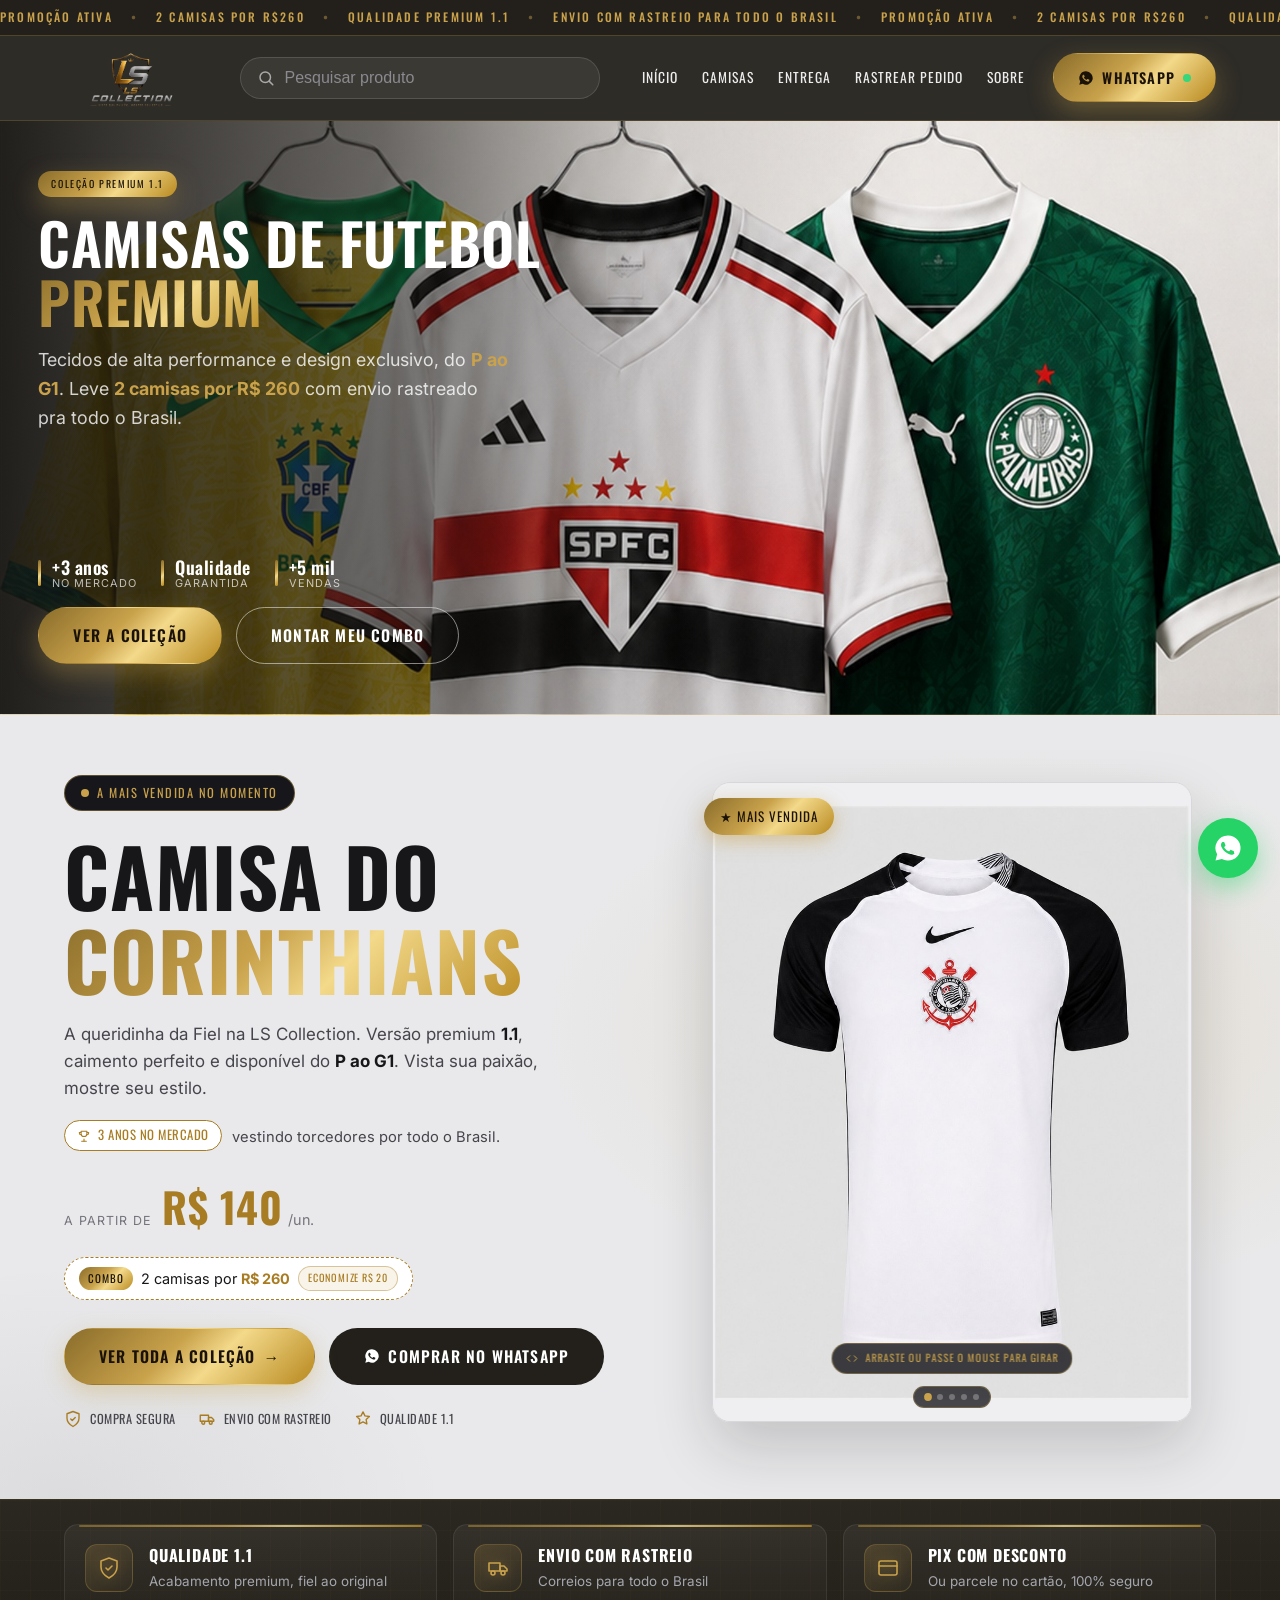
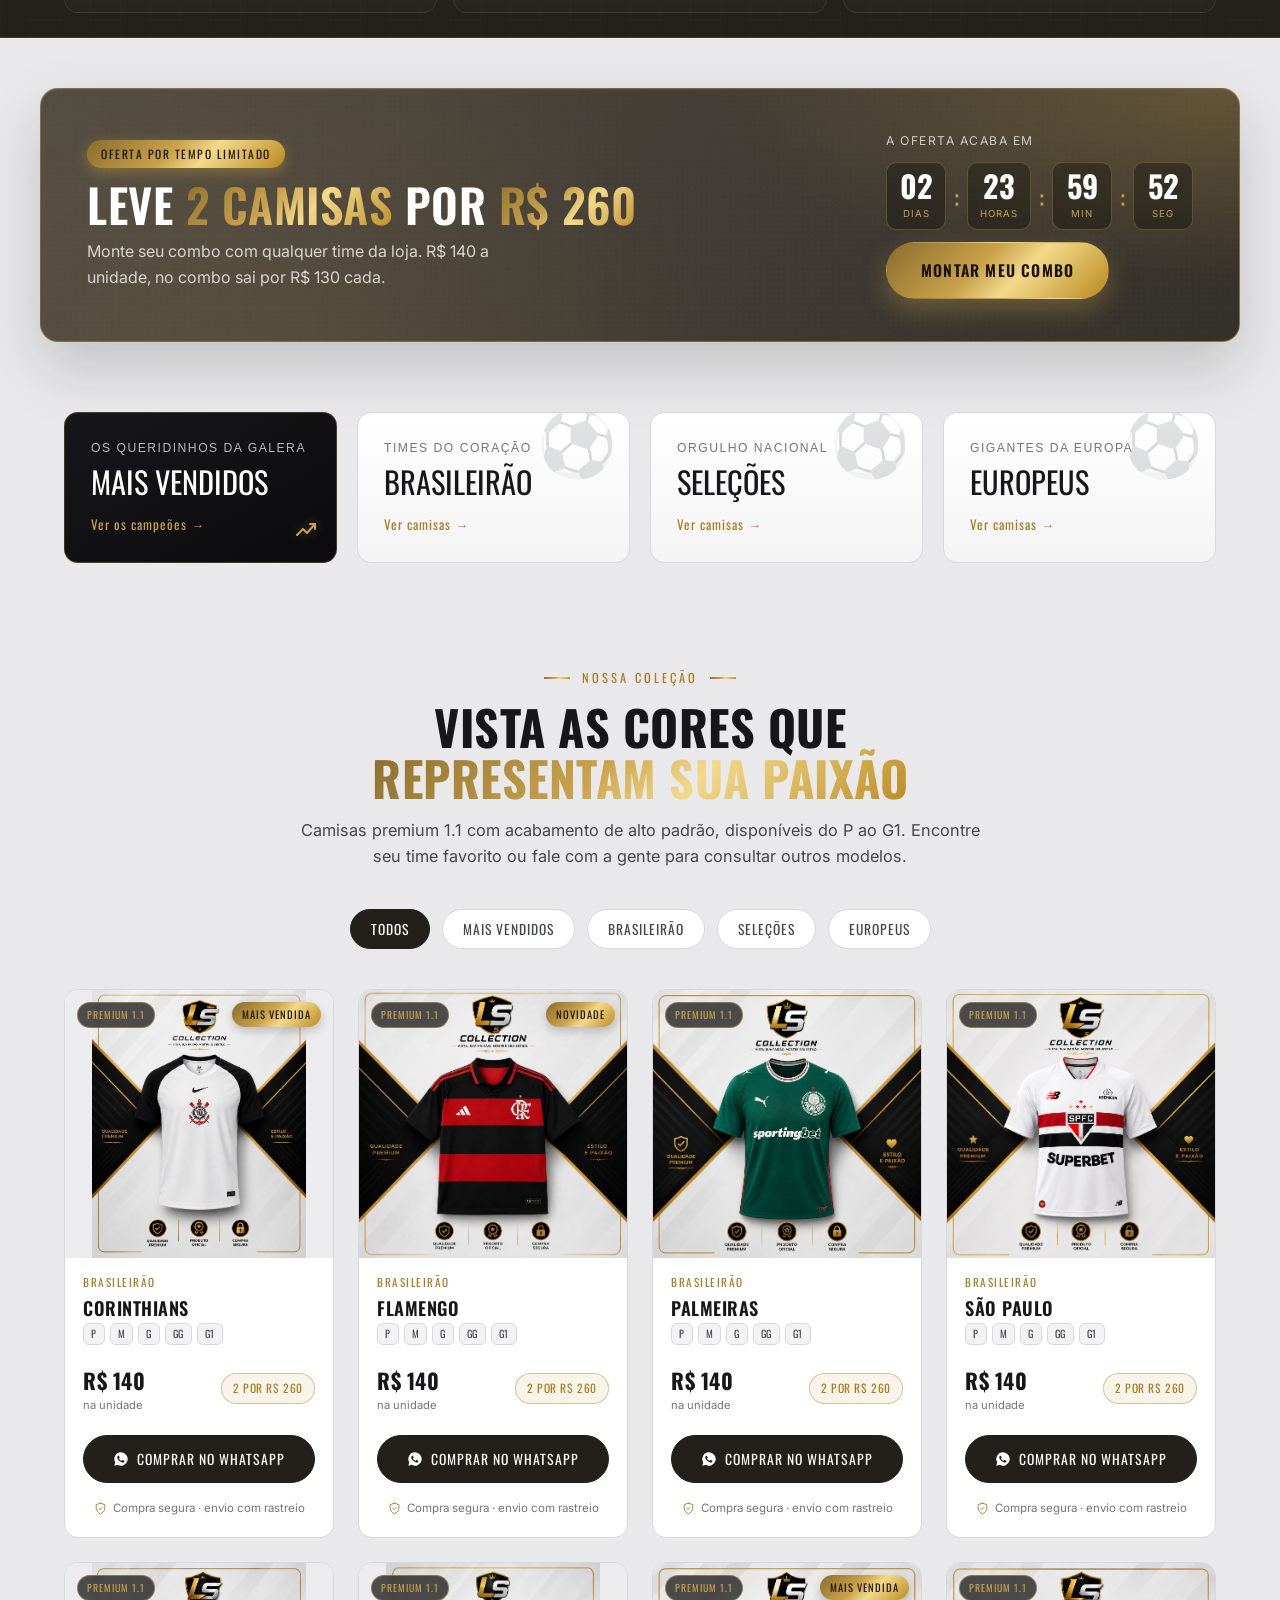
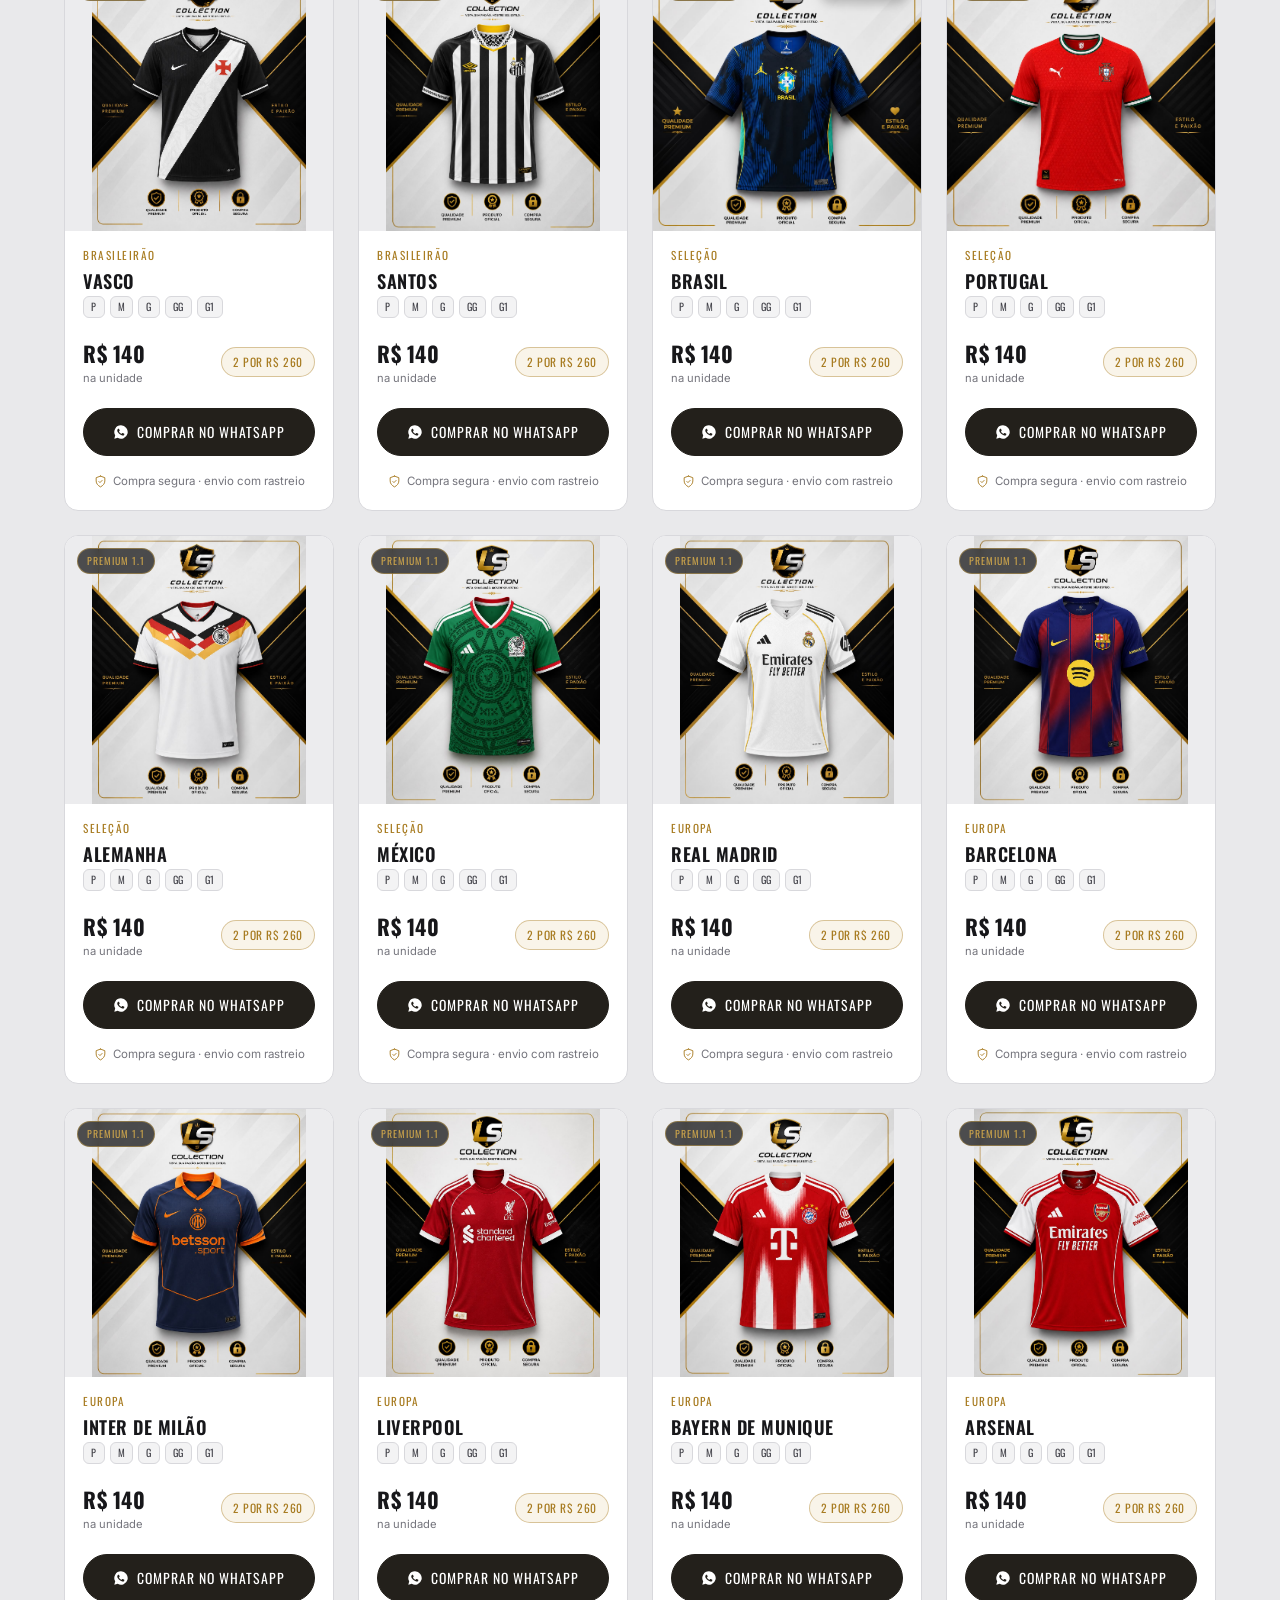
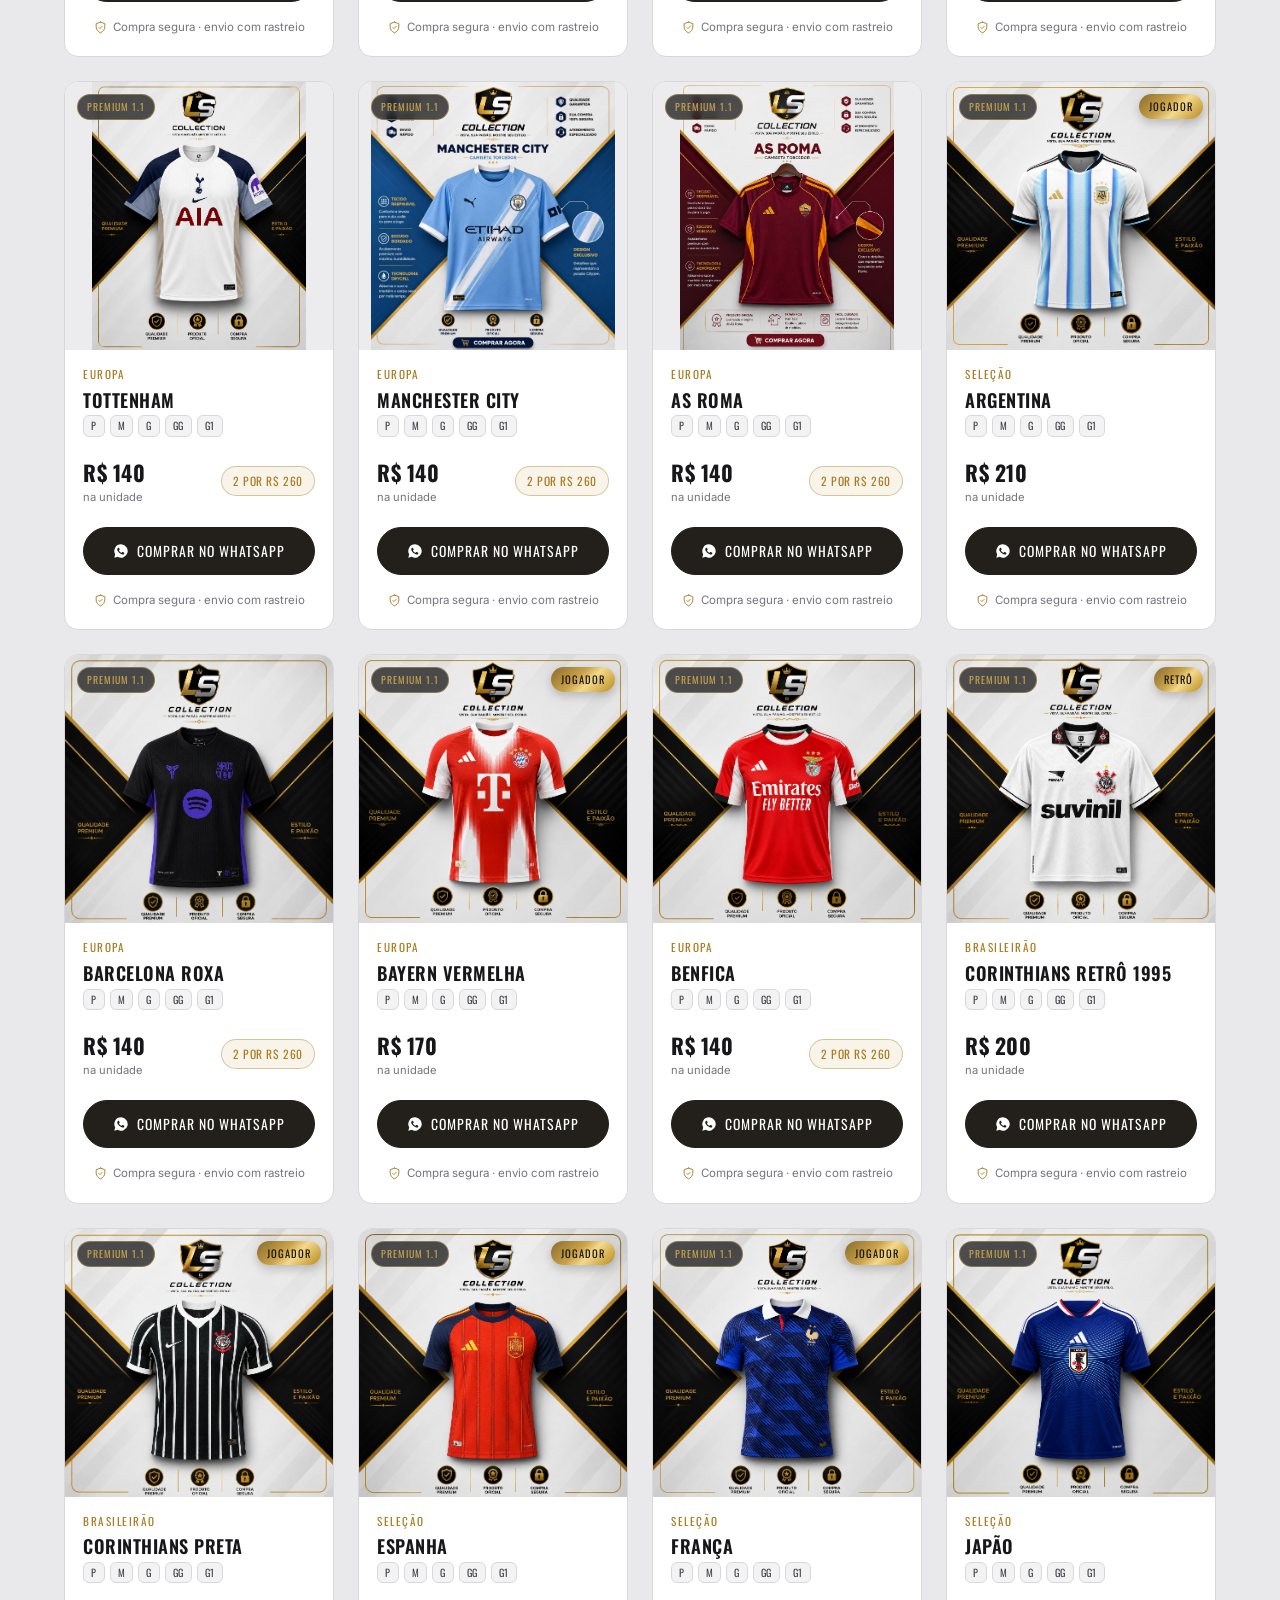
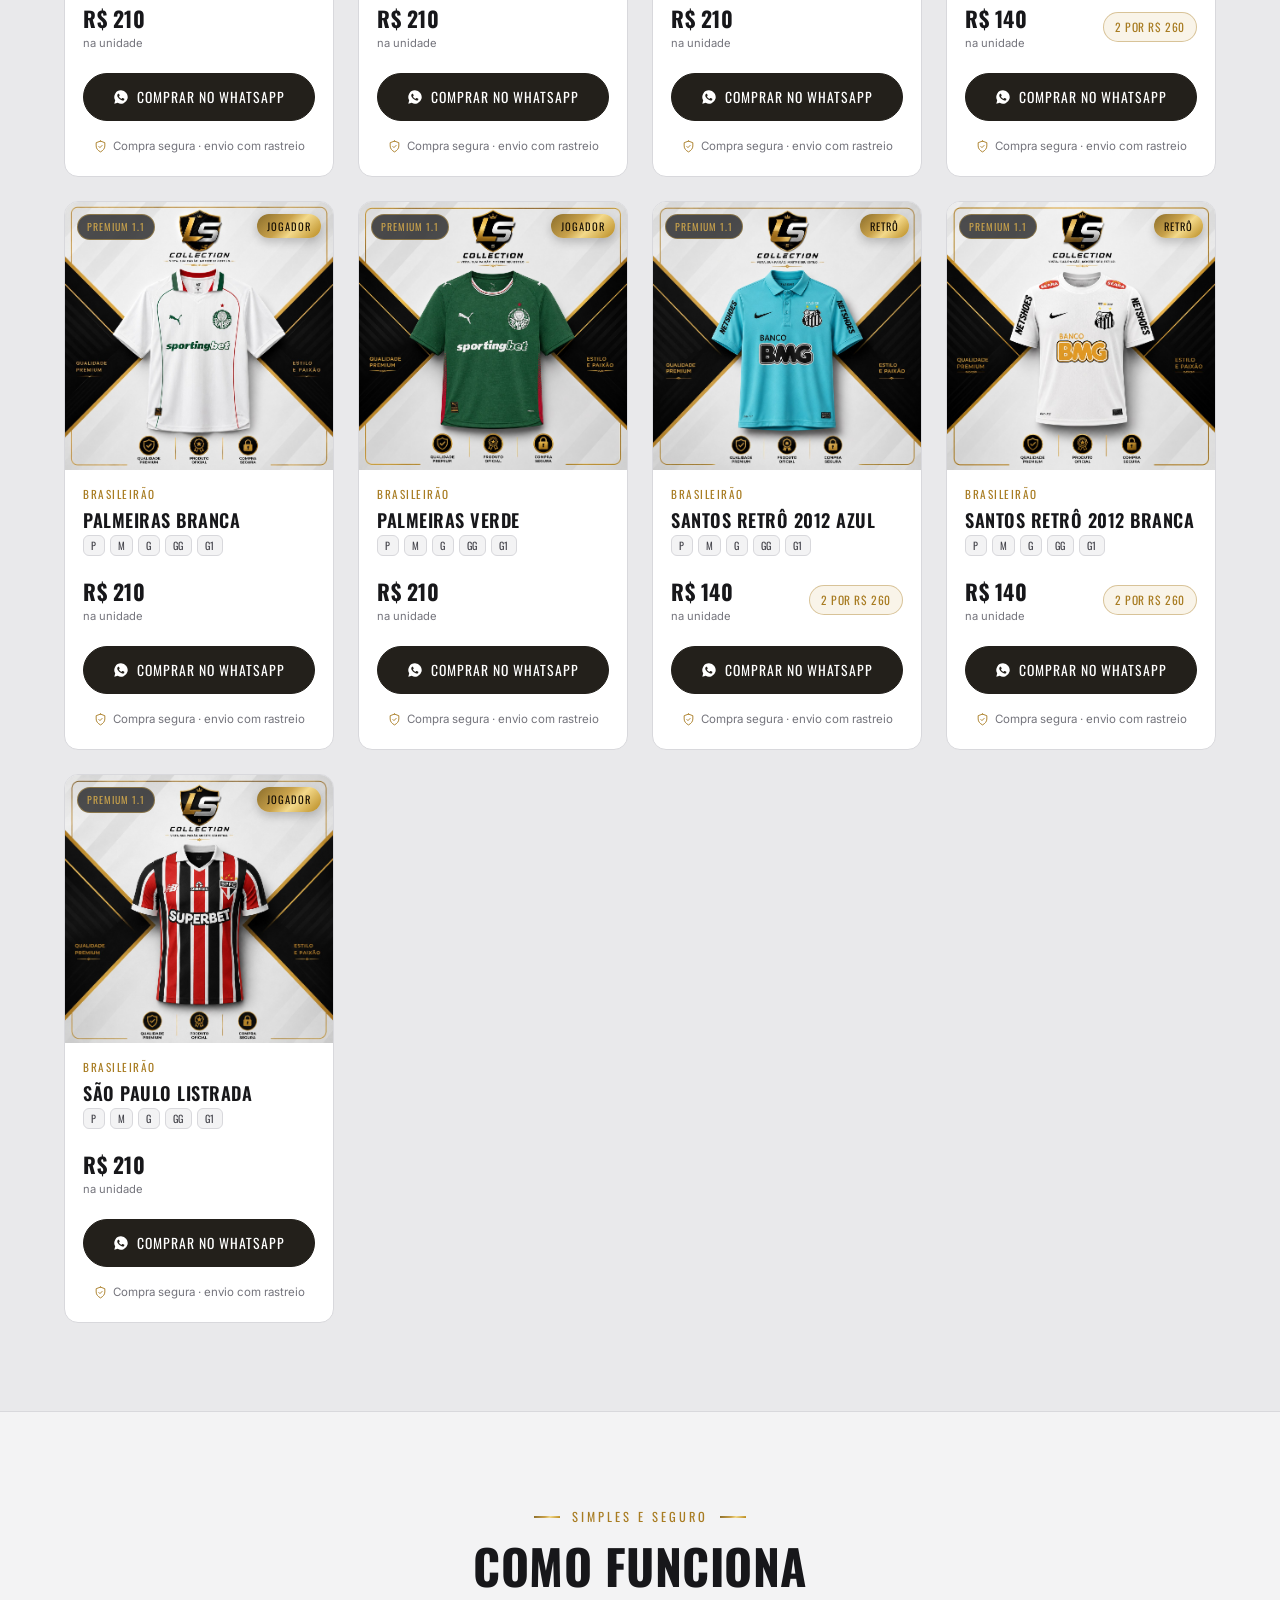
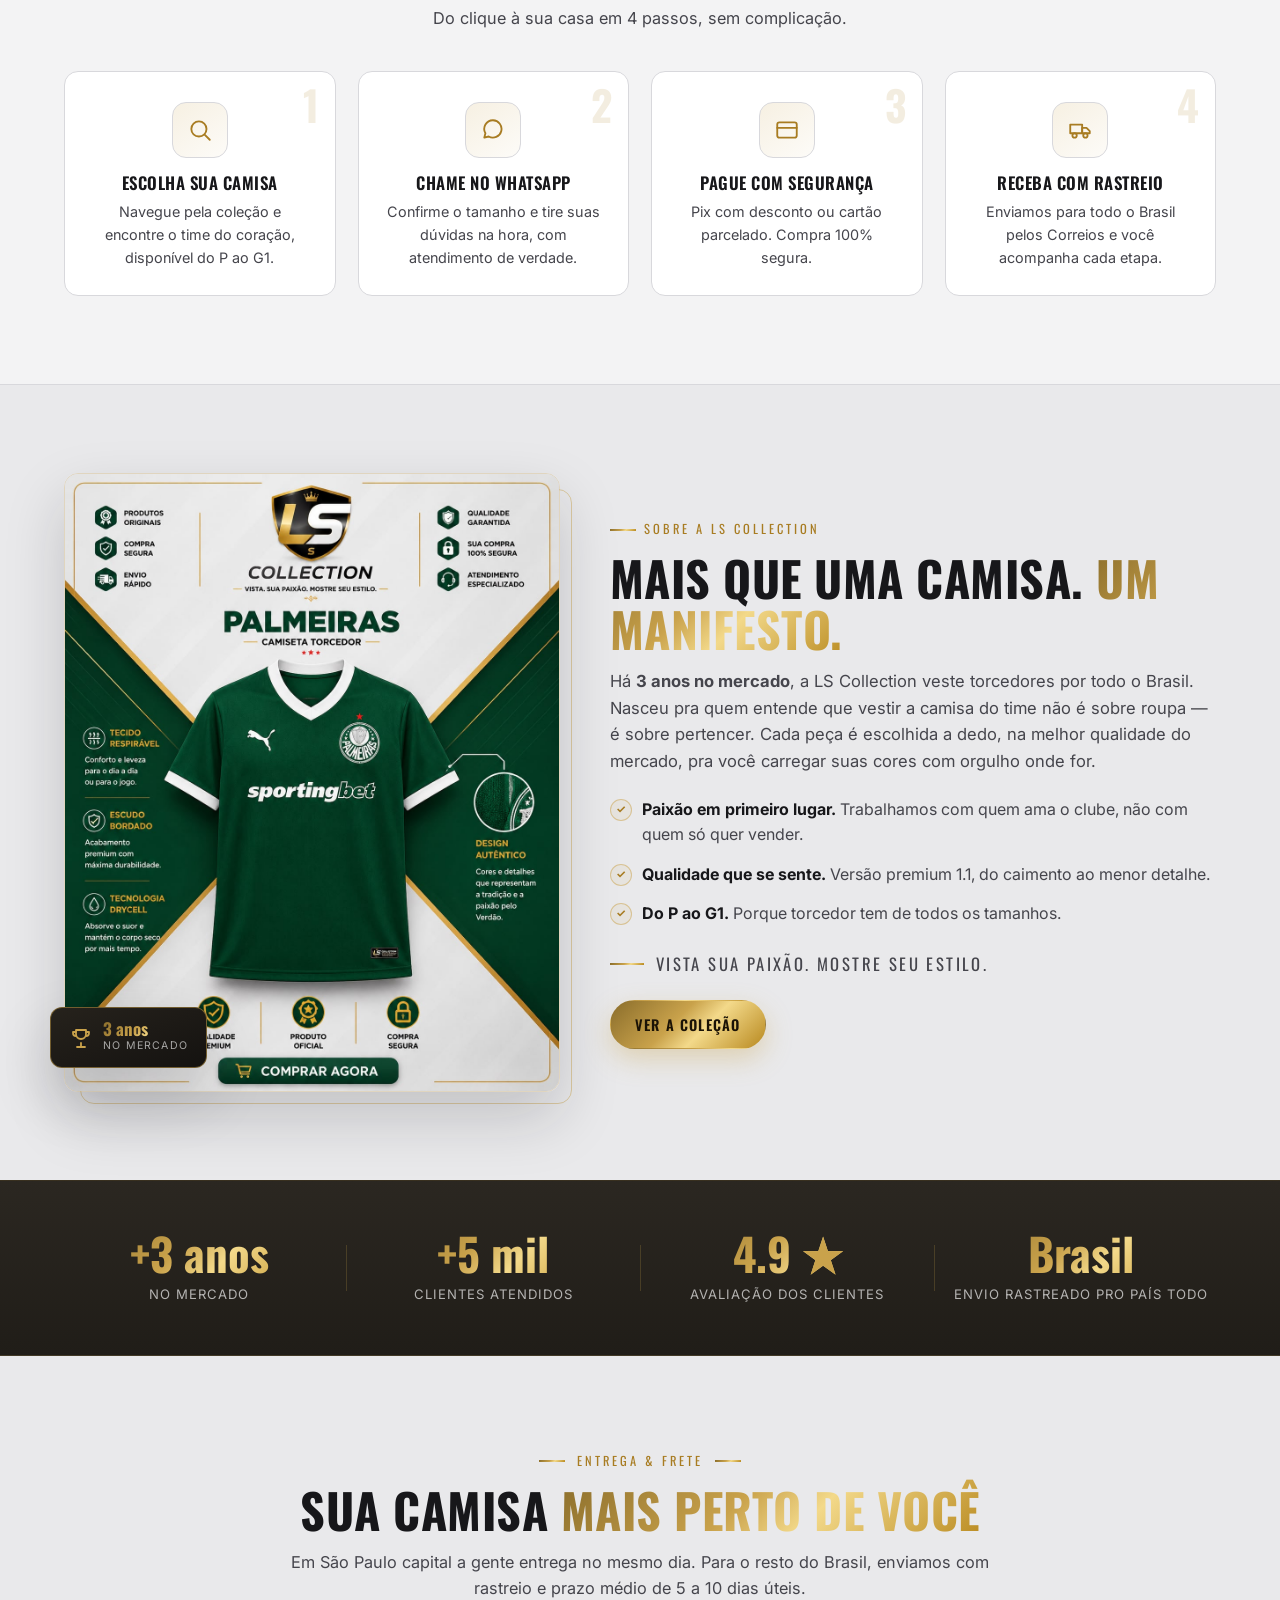
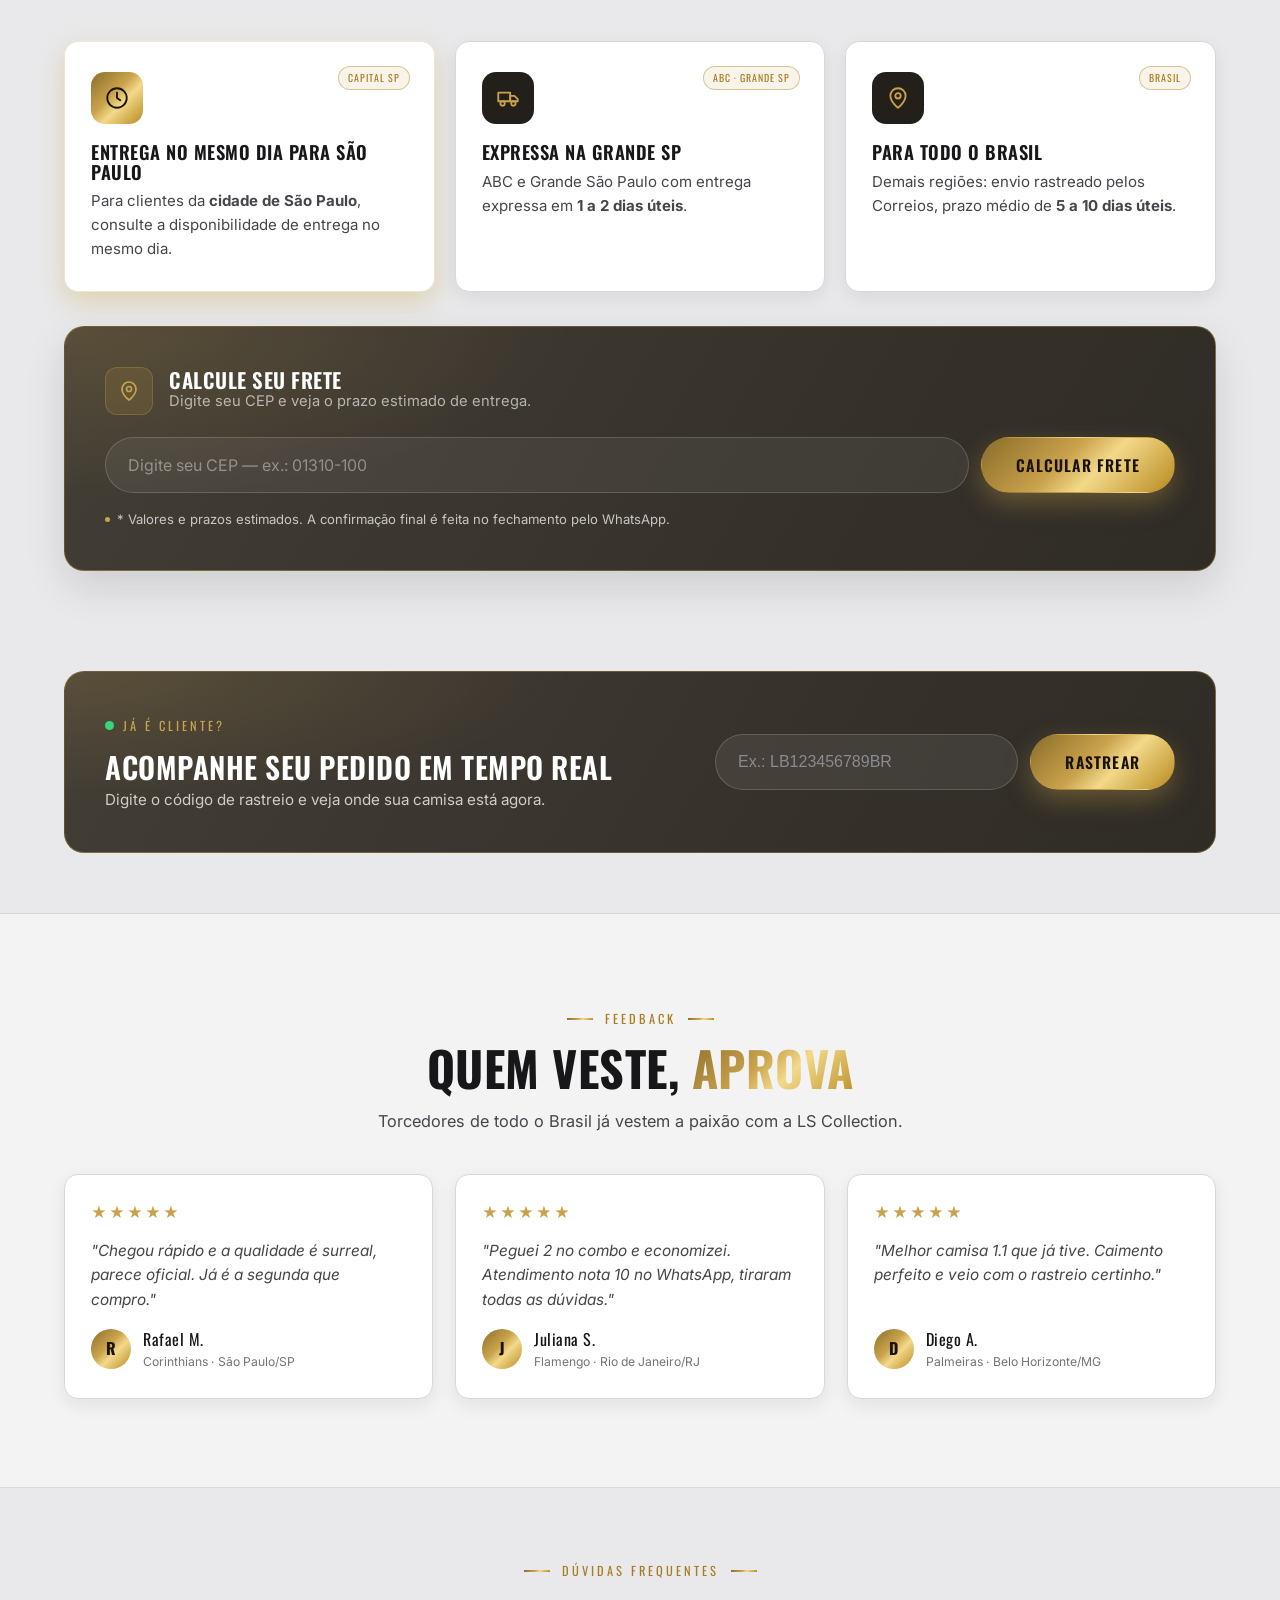
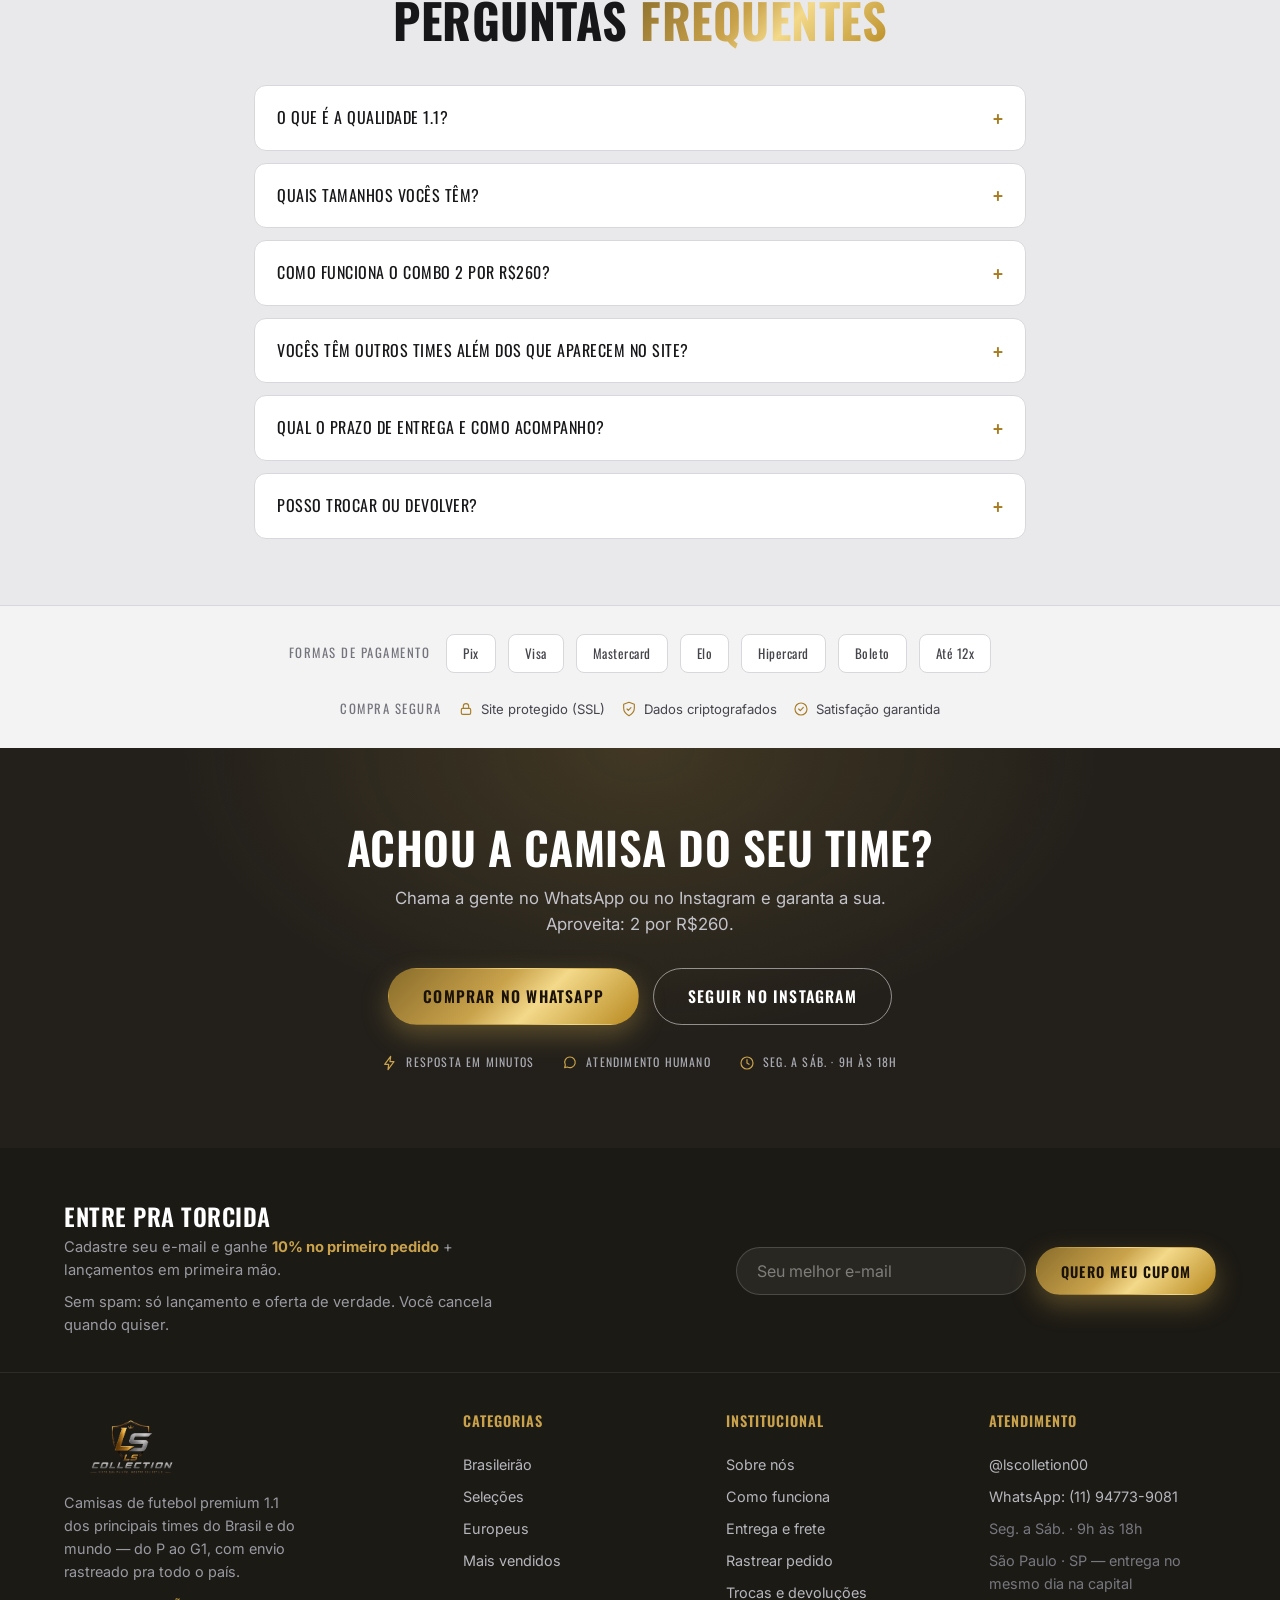
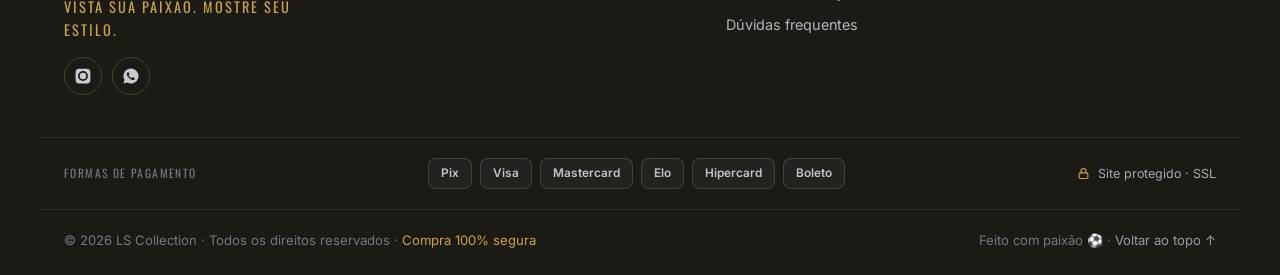
==== commit daad6cd6: "admin: painel administrativo (login visual + 10 secoes) + 14 camisas novas + revisao mobile completa" ====
--- a/index.html
+++ b/index.html
@@ -2,7 +2,7 @@
 <html lang="pt-BR">
 <head>
   <meta charset="UTF-8" />
-  <meta name="viewport" content="width=device-width, initial-scale=1.0" />
+  <meta name="viewport" content="width=device-width, initial-scale=1.0, viewport-fit=cover" />
   <title>LS Collection — Camisas de Time Premium | Vista sua paixão</title>
   <meta name="description" content="LS Collection — camisas dos seus times do coração, versão premium 1.1, do P ao G1. R$140 a unidade ou 2 por R$260. Envio para todo o Brasil com rastreio." />
   <meta name="theme-color" content="#0E0E10" />
@@ -56,7 +56,7 @@
         <a href="#sobre" class="nav__link">Sobre</a>
         <a href="#" class="btn btn--gold nav__cta" data-wpp data-wpp-msg="Olá! Vim pelo site e quero saber mais sobre as camisas da LS Collection.">
           <svg viewBox="0 0 24 24" class="ico-wpp" aria-hidden="true"><path d="M12 2a10 10 0 0 0-8.7 15l-1.3 5 5.1-1.3A10 10 0 1 0 12 2Zm5.3 14.1c-.2.6-1.3 1.2-1.8 1.2-.5.1-1 .1-1.7-.1-.4-.1-.9-.3-1.6-.6-2.8-1.2-4.6-4-4.7-4.2-.1-.2-1.1-1.5-1.1-2.8 0-1.3.7-2 .9-2.2.2-.3.5-.3.7-.3h.5c.2 0 .4 0 .6.5l.8 1.9c.1.2.1.4 0 .6l-.3.5-.4.4c-.1.1-.3.3-.1.6.1.3.7 1.1 1.4 1.8.9.8 1.7 1.1 2 1.2.2.1.4.1.6-.1l.8-.9c.2-.2.4-.2.6-.1l1.8.9c.2.1.4.2.5.3.1.3.1.6-.1 1.5Z"/></svg>
-          WhatsApp
+          WhatsApp <span class="online-dot" aria-hidden="true"></span>
         </a>
       </nav>
 
@@ -99,7 +99,7 @@
             A queridinha da Fiel na LS Collection. Versão premium <strong>1.1</strong>,
             caimento perfeito e disponível do <strong>P ao G1</strong>. Vista sua paixão, mostre seu estilo.
           </p>
-          <p class="hero__estab"><span class="hero__estab-badge">🏆 3 anos no mercado</span> vestindo torcedores por todo o Brasil.</p>
+          <p class="hero__estab"><span class="hero__estab-badge"><svg viewBox="0 0 24 24" aria-hidden="true"><path d="M8 21h8"/><path d="M12 17v4"/><path d="M7 4h10v4a5 5 0 0 1-10 0V4Z"/><path d="M7 6H4v1a3 3 0 0 0 3 3"/><path d="M17 6h3v1a3 3 0 0 1-3 3"/></svg> 3 anos no mercado</span> vestindo torcedores por todo o Brasil.</p>
 
           <div class="price">
             <div class="price__main">
@@ -217,7 +217,7 @@
     <section class="catalog" id="colecao">
       <div class="container">
         <div class="section-head">
-          <span class="eyebrow">Nossa Coleção</span>
+          <span class="eyebrow eyebrow--center">Nossa Coleção</span>
           <h2 class="section-title">Vista as cores que <span class="txt-gold">representam sua paixão</span></h2>
           <p class="section-desc">Camisas premium 1.1 com acabamento de alto padrão, disponíveis do P ao G1. Encontre seu time favorito ou fale com a gente para consultar outros modelos.</p>
         </div>
@@ -239,7 +239,7 @@
     <section class="howto" id="como-funciona">
       <div class="container">
         <div class="section-head">
-          <span class="eyebrow eyebrow--nodash">Simples e seguro</span>
+          <span class="eyebrow eyebrow--center">Simples e seguro</span>
           <h2 class="section-title">Como funciona</h2>
           <p class="section-desc">Do clique à sua casa em 4 passos, sem complicação.</p>
         </div>
@@ -272,11 +272,51 @@
       </div>
     </section>
 
+    <!-- Sobre -->
+    <section class="about" id="sobre">
+      <div class="container about__inner">
+        <div class="about__media">
+          <img src="assets/prod30.jpg" alt="Camisa do Palmeiras — LS Collection" />
+          <div class="about__badge">
+            <svg viewBox="0 0 24 24" aria-hidden="true"><path d="M8 21h8"/><path d="M12 17v4"/><path d="M7 4h10v4a5 5 0 0 1-10 0V4Z"/><path d="M7 6H4v1a3 3 0 0 0 3 3"/><path d="M17 6h3v1a3 3 0 0 1-3 3"/></svg>
+            <div><strong>3 anos</strong><span>no mercado</span></div>
+          </div>
+        </div>
+        <div class="about__copy">
+          <span class="eyebrow">Sobre a LS Collection</span>
+          <h2 class="section-title">Mais que uma camisa. <span class="txt-gold">Um manifesto.</span></h2>
+          <p>
+            Há <strong>3 anos no mercado</strong>, a LS Collection veste torcedores por todo o Brasil.
+            Nasceu pra quem entende que vestir a camisa do time não é sobre roupa — é sobre pertencer.
+            Cada peça é escolhida a dedo, na melhor qualidade do mercado, pra você carregar suas cores
+            com orgulho onde for.
+          </p>
+          <ul class="about__list">
+            <li><strong>Paixão em primeiro lugar.</strong> Trabalhamos com quem ama o clube, não com quem só quer vender.</li>
+            <li><strong>Qualidade que se sente.</strong> Versão premium 1.1, do caimento ao menor detalhe.</li>
+            <li><strong>Do P ao G1.</strong> Porque torcedor tem de todos os tamanhos.</li>
+          </ul>
+          <p class="about__tagline">Vista sua paixão. Mostre seu estilo.</p>
+          <a href="#colecao" class="btn btn--gold">Ver a coleção</a>
+        </div>
+      </div>
+    </section>
+
+    <!-- Números / prova social -->
+    <section class="stats" aria-label="LS Collection em números">
+      <div class="container stats__grid">
+        <div class="stat"><strong>+3 anos</strong><span>no mercado</span></div>
+        <div class="stat"><strong>+5 mil</strong><span>clientes atendidos</span></div>
+        <div class="stat"><strong>4.9<i> ★</i></strong><span>avaliação dos clientes</span></div>
+        <div class="stat"><strong>Brasil</strong><span>envio rastreado pro país todo</span></div>
+      </div>
+    </section>
+
     <!-- Entrega & Frete -->
     <section class="ship" id="entrega">
       <div class="container">
         <div class="section-head">
-          <span class="eyebrow eyebrow--nodash">Entrega &amp; Frete</span>
+          <span class="eyebrow eyebrow--center">Entrega &amp; Frete</span>
           <h2 class="section-title">Sua camisa <span class="txt-gold">mais perto de você</span></h2>
           <p class="section-desc">Em São Paulo capital a gente entrega no mesmo dia. Para o resto do Brasil, enviamos com rastreio e prazo médio de 5 a 10 dias úteis.</p>
         </div>
@@ -341,12 +381,13 @@
     <section class="reviews" id="feedback">
       <div class="container">
         <div class="section-head">
-          <span class="eyebrow eyebrow--nodash">Feedback</span>
+          <span class="eyebrow eyebrow--center">Feedback</span>
           <h2 class="section-title">Quem veste, <span class="txt-gold">aprova</span></h2>
           <p class="section-desc">Torcedores de todo o Brasil já vestem a paixão com a LS Collection.</p>
         </div>
         <div class="reviews__grid" id="reviewsGrid"><!-- via JS --></div>
-        <p class="catalog__note">* Depoimentos de exemplo — substituir pelos prints reais do destaque "FEEDBACK" do Instagram.</p>
+        <!-- NOTA INTERNA (Enzo): depoimentos de exemplo — substituir pelos prints reais do destaque "FEEDBACK" do Instagram. -->
+
       </div>
     </section>
 
@@ -354,7 +395,7 @@
     <section class="faq" id="faq">
       <div class="container faq__inner">
         <div class="section-head">
-          <span class="eyebrow eyebrow--nodash">Dúvidas frequentes</span>
+          <span class="eyebrow eyebrow--center">Dúvidas frequentes</span>
           <h2 class="section-title">Perguntas <span class="txt-gold">frequentes</span></h2>
         </div>
         <div class="faq__list">
@@ -378,42 +419,12 @@
             <summary>Qual o prazo de entrega e como acompanho?</summary>
             <p>Enviamos para todo o Brasil pelos Correios com código de rastreio. O prazo varia conforme a região, e você acompanha tudo na nossa página de rastreamento.</p>
           </details>
-        </div>
-      </div>
-    </section>
-
-    <!-- Sobre -->
-    <section class="about" id="sobre">
-      <div class="container about__inner">
-        <div class="about__media">
-          <img src="assets/prod30.jpg" alt="Camisa do Palmeiras — LS Collection" />
-        </div>
-        <div class="about__copy">
-          <span class="eyebrow">Sobre a LS Collection</span>
-          <h2 class="section-title">Mais que uma camisa. <span class="txt-gold">Um manifesto.</span></h2>
-          <p>
-            Há <strong>3 anos no mercado</strong>, a LS Collection veste torcedores por todo o Brasil.
-            Nasceu pra quem entende que vestir a camisa do time não é sobre roupa — é sobre pertencer.
-            Cada peça é escolhida a dedo, na melhor qualidade do mercado, pra você carregar suas cores
-            com orgulho onde for.
-          </p>
-          <ul class="about__list">
-            <li><strong>Paixão em primeiro lugar.</strong> Trabalhamos com quem ama o clube, não com quem só quer vender.</li>
-            <li><strong>Qualidade que se sente.</strong> Versão premium 1.1, do caimento ao menor detalhe.</li>
-            <li><strong>Do P ao G1.</strong> Porque torcedor tem de todos os tamanhos.</li>
-          </ul>
-          <a href="#colecao" class="btn btn--gold">Ver a coleção</a>
-        </div>
-      </div>
-    </section>
-
-    <!-- Números / prova social -->
-    <section class="stats" aria-label="LS Collection em números">
-      <div class="container stats__grid">
-        <div class="stat"><strong>+3 anos</strong><span>no mercado</span></div>
-        <div class="stat"><strong>+5 mil</strong><span>clientes atendidos</span></div>
-        <div class="stat"><strong>4.9<i> ★</i></strong><span>avaliação dos clientes</span></div>
-        <div class="stat"><strong>Brasil</strong><span>envio rastreado pro país todo</span></div>
+          <!-- NOTA INTERNA (Enzo): validar a política de troca abaixo com a LS Collection antes do lançamento. -->
+          <details class="faq__item">
+            <summary>Posso trocar ou devolver?</summary>
+            <p>Pode, sim. Você tem até <strong>7 dias após receber</strong> pra solicitar troca ou devolução (direito de arrependimento garantido pelo Código de Defesa do Consumidor), com a peça sem uso. É só chamar no WhatsApp que a gente resolve rapidinho.</p>
+          </details>
+        </div>
       </div>
     </section>
 
@@ -452,6 +463,11 @@
           <a href="#" class="btn btn--gold btn--lg" data-wpp data-wpp-msg="Olá! Quero garantir minha camisa com a LS Collection.">Comprar no WhatsApp</a>
           <a href="https://www.instagram.com/lscolletion00" target="_blank" rel="noopener" class="btn btn--ghost btn--lg">Seguir no Instagram</a>
         </div>
+        <div class="cta__trust">
+          <span><svg viewBox="0 0 24 24" aria-hidden="true"><path d="M13 2 4 14h6l-1 8 9-12h-6l1-8Z"/></svg> Resposta em minutos</span>
+          <span><svg viewBox="0 0 24 24" aria-hidden="true"><path d="M12 3a8 8 0 0 0-7 12l-1 4 4-1a8 8 0 1 0 4-15Z"/></svg> Atendimento humano</span>
+          <span><svg viewBox="0 0 24 24" aria-hidden="true"><circle cx="12" cy="12" r="9"/><path d="M12 7v5l3 2"/></svg> Seg. a Sáb. · 9h às 18h</span>
+        </div>
       </div>
     </section>
   </main>
@@ -463,6 +479,7 @@
         <div class="footer__news-copy">
           <h3>Entre pra torcida</h3>
           <p>Cadastre seu e-mail e ganhe <strong>10% no primeiro pedido</strong> + lançamentos em primeira mão.</p>
+          <p class="footer__news-note">Sem spam: só lançamento e oferta de verdade. Você cancela quando quiser.</p>
         </div>
         <form class="footer__news-form" id="newsForm" autocomplete="off">
           <input type="email" id="newsEmail" placeholder="Seu melhor e-mail" aria-label="Seu e-mail" required />
@@ -473,7 +490,8 @@
     <div class="container footer__inner">
       <div class="footer__brand">
         <img src="assets/logo.png" alt="LS Collection" class="footer__logo" />
-        <p>Vista sua paixão. Mostre seu estilo.</p>
+        <p>Camisas de futebol premium 1.1 dos principais times do Brasil e do mundo — do P ao G1, com envio rastreado pra todo o país.</p>
+        <p class="footer__tagline">Vista sua paixão. Mostre seu estilo.</p>
         <div class="footer__social">
           <a href="https://www.instagram.com/lscolletion00" target="_blank" rel="noopener" aria-label="Instagram"><svg viewBox="0 0 24 24" aria-hidden="true"><path d="M12 2.2c3.2 0 3.6 0 4.9.1 1.2.1 1.8.3 2.2.4.6.2 1 .5 1.4.9.4.4.7.8.9 1.4.2.4.4 1 .4 2.2.1 1.3.1 1.7.1 4.9s0 3.6-.1 4.9c-.1 1.2-.3 1.8-.4 2.2-.2.6-.5 1-.9 1.4-.4.4-.8.7-1.4.9-.4.2-1 .4-2.2.4-1.3.1-1.7.1-4.9.1s-3.6 0-4.9-.1c-1.2-.1-1.8-.3-2.2-.4-.6-.2-1-.5-1.4-.9-.4-.4-.7-.8-.9-1.4-.2-.4-.4-1-.4-2.2-.1-1.3-.1-1.7-.1-4.9s0-3.6.1-4.9c.1-1.2.3-1.8.4-2.2.2-.6.5-1 .9-1.4.4-.4.8-.7 1.4-.9.4-.2 1-.4 2.2-.4 1.3-.1 1.7-.1 4.9-.1Zm0 3.2A6.6 6.6 0 1 0 18.6 12 6.6 6.6 0 0 0 12 5.4Zm0 10.9A4.3 4.3 0 1 1 16.3 12 4.3 4.3 0 0 1 12 16.3Zm6.9-11.1a1.5 1.5 0 1 1-1.5-1.5 1.5 1.5 0 0 1 1.5 1.5Z"/></svg></a>
           <a href="#" data-wpp data-wpp-msg="Olá! Vim pelo site da LS Collection." aria-label="WhatsApp"><svg viewBox="0 0 24 24" aria-hidden="true"><path d="M12 2a10 10 0 0 0-8.7 15l-1.3 5 5.1-1.3A10 10 0 1 0 12 2Zm5.3 14.1c-.2.6-1.3 1.2-1.8 1.2-.5.1-1 .1-1.7-.1-.4-.1-.9-.3-1.6-.6-2.8-1.2-4.6-4-4.7-4.2-.1-.2-1.1-1.5-1.1-2.8 0-1.3.7-2 .9-2.2.2-.3.5-.3.7-.3h.5c.2 0 .4 0 .6.5l.8 1.9c.1.2.1.4 0 .6l-.3.5-.4.4c-.1.1-.3.3-.1.6.1.3.7 1.1 1.4 1.8.9.8 1.7 1.1 2 1.2.2.1.4.1.6-.1l.8-.9c.2-.2.4-.2.6-.1l1.8.9c.2.1.4.2.5.3.1.3.1.6-.1 1.5Z"/></svg></a>
@@ -500,16 +518,29 @@
         <a href="https://www.instagram.com/lscolletion00" target="_blank" rel="noopener">@lscolletion00</a>
         <a href="#" data-wpp data-wpp-msg="Olá! Vim pelo site.">WhatsApp: (11) 94773-9081</a>
         <span class="footer__muted">Seg. a Sáb. · 9h às 18h</span>
-      </div>
+        <span class="footer__muted">São Paulo · SP — entrega no mesmo dia na capital</span>
+      </div>
+    </div>
+    <div class="footer__paystrip container">
+      <span class="footer__paystrip-label">Formas de pagamento</span>
+      <div class="footer__paychips">
+        <span class="footer__paychip">Pix</span>
+        <span class="footer__paychip">Visa</span>
+        <span class="footer__paychip">Mastercard</span>
+        <span class="footer__paychip">Elo</span>
+        <span class="footer__paychip">Hipercard</span>
+        <span class="footer__paychip">Boleto</span>
+      </div>
+      <span class="footer__ssl"><svg viewBox="0 0 24 24" aria-hidden="true"><rect x="5" y="11" width="14" height="9" rx="2"/><path d="M8 11V8a4 4 0 0 1 8 0v3"/></svg> Site protegido · SSL</span>
     </div>
     <div class="footer__bottom container">
       <span>© <span id="year"></span> LS Collection · Todos os direitos reservados · <span style="color:var(--gold-bright)">Compra 100% segura</span></span>
-      <span class="footer__made">Feito com paixão ⚽</span>
+      <span class="footer__made">Feito com paixão ⚽ · <a href="#" class="footer__top">Voltar ao topo ↑</a></span>
     </div>
   </footer>
 
   <!-- Botão flutuante WhatsApp -->
-  <a href="#" class="wpp-float" data-wpp data-wpp-msg="Olá! Vim pelo site da LS Collection." aria-label="Falar no WhatsApp">
+  <a href="#" class="wpp-float" data-tip="Fala com a gente" data-wpp data-wpp-msg="Olá! Vim pelo site da LS Collection." aria-label="Falar no WhatsApp">
     <svg viewBox="0 0 24 24" aria-hidden="true"><path d="M12 2a10 10 0 0 0-8.7 15l-1.3 5 5.1-1.3A10 10 0 1 0 12 2Zm5.3 14.1c-.2.6-1.3 1.2-1.8 1.2-.5.1-1 .1-1.7-.1-.4-.1-.9-.3-1.6-.6-2.8-1.2-4.6-4-4.7-4.2-.1-.2-1.1-1.5-1.1-2.8 0-1.3.7-2 .9-2.2.2-.3.5-.3.7-.3h.5c.2 0 .4 0 .6.5l.8 1.9c.1.2.1.4 0 .6l-.3.5-.4.4c-.1.1-.3.3-.1.6.1.3.7 1.1 1.4 1.8.9.8 1.7 1.1 2 1.2.2.1.4.1.6-.1l.8-.9c.2-.2.4-.2.6-.1l1.8.9c.2.1.4.2.5.3.1.3.1.6-.1 1.5Z"/></svg>
   </a>
 
--- a/css/styles.css
+++ b/css/styles.css
@@ -76,8 +76,9 @@
 /* modal guia de medidas */
 .modal { position:fixed; inset:0; z-index:100; display:none; align-items:center; justify-content:center; padding:20px; background:rgba(10,10,12,.6); -webkit-backdrop-filter:blur(4px); backdrop-filter:blur(4px); }
 .modal.is-open { display:flex; }
-.modal__box { background:#fff; border-radius:16px; max-width:520px; width:100%; padding:30px; position:relative; box-shadow:var(--shadow-lg); }
-.modal__close { position:absolute; top:12px; right:16px; background:none; border:none; font-size:1.7rem; cursor:pointer; color:var(--muted); line-height:1; }
+.modal__box { background:#fff; border-radius:16px; max-width:520px; width:100%; padding:30px; position:relative; box-shadow:var(--shadow-lg); max-height:calc(100dvh - 40px); overflow-y:auto; }
+.modal__close { position:absolute; top:6px; right:8px; background:none; border:none; font-size:1.7rem; cursor:pointer; color:var(--muted); line-height:1; width:44px; height:44px; display:flex; align-items:center; justify-content:center; }
+.modal__note { color: var(--ink-2); font-size: 0.88rem; margin-bottom: 16px; }
 .modal h3 { margin-bottom:12px; }
 .sizetable { width:100%; border-collapse:collapse; font-size:0.9rem; }
 .sizetable th, .sizetable td { border:1px solid var(--line); padding:9px 12px; text-align:center; }
@@ -105,6 +106,10 @@
 .eyebrow--light::before { background: var(--gold-bright); }
 .eyebrow--nodash { padding-left: 0; }
 .eyebrow--nodash::before { display: none; }
+/* variante centralizada — traços dourados dos dois lados (editorial) */
+.eyebrow--center { padding-left: 0; display: inline-flex; align-items: center; gap: 12px; }
+.eyebrow--center::before { position: static; top: auto; width: 26px; height: 2px; background: var(--gold-grad); }
+.eyebrow--center::after { content: ""; width: 26px; height: 2px; background: var(--gold-grad); }
 .eyebrow--live { padding-left: 0; display: inline-flex; align-items: center; gap: 9px; }
 .eyebrow--live::before { display: none; }
 .live-dot { width: 9px; height: 9px; border-radius: 50%; background: #37d67a; box-shadow: 0 0 0 0 rgba(55,214,122,.6); animation: livepulse 1.6s infinite; }
@@ -131,7 +136,8 @@
 .btn--explore:hover .btn__arrow { transform: translateX(6px); }
 .btn--explore::after { content: ""; position: absolute; top: 0; left: -85%; width: 55%; height: 100%; background: linear-gradient(120deg, transparent, rgba(255,255,255,.55), transparent); transform: skewX(-20deg); transition: left .6s var(--ease); pointer-events: none; }
 .btn--explore:hover::after { left: 130%; }
-.ico-wpp { width: 16px; height: 16px; fill: currentColor; }
+.ico-wpp { width: 16px; height: 16px; fill: currentColor; transition: transform .25s var(--ease); }
+.btn:hover .ico-wpp { transform: scale(1.18) rotate(-6deg); }
 
 /* estados padrão de botão — foco acessível, clique e brilho premium nos CTAs dourados */
 .btn:focus-visible { outline: none; box-shadow: var(--ring); }
@@ -144,15 +150,15 @@
 .chip:focus-visible { outline: none; box-shadow: var(--ring); border-color: var(--gold); }
 
 /* announcement bar */
-.announce { background: var(--dark); overflow: hidden; border-bottom: 1px solid rgba(201,162,75,.16); }
+.announce { background: var(--dark); overflow: hidden; border-bottom: 1px solid rgba(201,162,75,.28); }
 .announce__track {
-  display: flex; align-items: center; gap: 14px; width: max-content; padding: 6px 0; white-space: nowrap;
-  font-size: 0.66rem; letter-spacing: 1.6px; font-family: 'Oswald', sans-serif; font-weight: 500;
-  background: var(--gold-grad); -webkit-background-clip: text; background-clip: text;
-  -webkit-text-fill-color: transparent; color: transparent;
+  display: flex; align-items: center; gap: 18px; width: max-content; padding: 8px 0; white-space: nowrap;
+  font-size: 0.74rem; letter-spacing: 2.2px; font-family: 'Oswald', sans-serif; font-weight: 500;
+  color: var(--gold-bright);
   animation: marquee 34s linear infinite;
 }
-.announce__dot { opacity: .75; }
+.announce:hover .announce__track { animation-play-state: paused; }
+.announce__dot { opacity: .45; }
 @keyframes marquee { from { transform: translateX(0); } to { transform: translateX(-50%); } }
 
 /* header (escuro) */
@@ -161,8 +167,10 @@
   backdrop-filter: blur(12px); -webkit-backdrop-filter: blur(12px);
   border-bottom: 1px solid rgba(201,162,75,0.22);
 }
-.header__inner { display: flex; align-items: center; gap: 20px; height: 78px; }
-.brand__logo { height: 58px; width: auto; }
+.header__inner { display: flex; align-items: center; gap: 22px; height: 84px; }
+.brand__logo { height: 64px; width: auto; }
+/* dot verde "online agora" no CTA do WhatsApp */
+.online-dot { width: 8px; height: 8px; border-radius: 50%; background: #37d67a; box-shadow: 0 0 0 0 rgba(55,214,122,.6); animation: livepulse 1.8s infinite; flex-shrink: 0; }
 .search {
   flex: 1; max-width: 360px; display: flex; align-items: center; gap: 10px; margin: 0 auto;
   background: rgba(255,255,255,0.06); border: 1px solid rgba(255,255,255,0.14); border-radius: 50px; padding: 0 16px;
@@ -170,7 +178,7 @@
 }
 .search:focus-within { border-color: var(--gold-bright); box-shadow: 0 0 0 3px rgba(201,162,75,.18); }
 .search__ico { width: 18px; height: 18px; fill: none; stroke: #aaa; stroke-width: 2; stroke-linecap: round; flex-shrink: 0; }
-.search__input { flex: 1; background: none; border: 0; color: #fff; font-size: 0.9rem; padding: 11px 0; outline: none; }
+.search__input { flex: 1; background: none; border: 0; color: #fff; font-size: 1rem; padding: 11px 0; outline: none; } /* 16px: evita zoom automático no iOS */
 .search__input::placeholder { color: #8a8a90; }
 .nav { display: flex; align-items: center; gap: 24px; }
 .nav__link { font-family: 'Oswald', sans-serif; text-transform: uppercase; letter-spacing: 1px; font-size: 0.85rem; color: #EDEDED; position: relative; padding: 4px 0; transition: color .2s; }
@@ -207,6 +215,7 @@
 @media (max-width: 760px) {
   .promo { background-position: center 58%; min-height: clamp(420px, 74vh, 560px); }
   .promo__scrim { background: linear-gradient(180deg, rgba(16,14,11,.72), rgba(16,14,11,.55)); }
+  .promo__inner { padding-left: 20px; padding-right: 20px; } /* respiro lateral consistente com o container mobile */
   .promo__copy { display: block; max-width: 100%; text-align: center; margin: 0 auto; }
   .promo__actions { justify-content: center; }
   .promo__sub { margin-left: auto; margin-right: auto; }
@@ -224,11 +233,11 @@
 .hero__inner { position: relative; z-index: 1; display: grid; grid-template-columns: 1.05fr 0.95fr; align-items: center; gap: 40px; }
 .badge-live {
   display: inline-flex; align-items: center; gap: 8px; font-family: 'Oswald', sans-serif;
-  text-transform: uppercase; letter-spacing: 1.5px; font-size: 0.78rem; color: #7a1414;
-  background: #fbe3e3; border: 1px solid #f3c0c0; padding: 7px 16px; border-radius: 50px; margin-bottom: 18px;
-}
-.badge-live .dot { width: 8px; height: 8px; border-radius: 50%; background: #e0142b; box-shadow: 0 0 0 0 rgba(224,20,43,.6); animation: pulse-dot 1.6s infinite; }
-@keyframes pulse-dot { 0% { box-shadow: 0 0 0 0 rgba(224,20,43,.55); } 70% { box-shadow: 0 0 0 8px rgba(224,20,43,0); } 100% { box-shadow: 0 0 0 0 rgba(224,20,43,0); } }
+  text-transform: uppercase; letter-spacing: 1.5px; font-size: 0.78rem; color: var(--gold-bright);
+  background: #17171b; border: 1px solid rgba(201,162,75,.4); padding: 7px 16px; border-radius: 50px; margin-bottom: 18px;
+}
+.badge-live .dot { width: 8px; height: 8px; border-radius: 50%; background: var(--gold-bright); box-shadow: 0 0 0 0 rgba(201,162,75,.6); animation: pulse-dot 1.6s infinite; }
+@keyframes pulse-dot { 0% { box-shadow: 0 0 0 0 rgba(201,162,75,.55); } 70% { box-shadow: 0 0 0 8px rgba(201,162,75,0); } 100% { box-shadow: 0 0 0 0 rgba(201,162,75,0); } }
 .hero__title { font-size: clamp(2.6rem, 6.4vw, 5rem); font-weight: 700; margin: 4px 0 20px; letter-spacing: 1px; color: var(--ink); }
 .hero__sub { color: var(--ink-2); font-size: 1.06rem; max-width: 500px; margin-bottom: 24px; }
 .hero__sub strong { color: var(--ink); }
@@ -242,17 +251,23 @@
 .price__combo-txt { font-size: 0.9rem; color: var(--ink); }
 .price__combo-txt strong { color: var(--gold); }
 .hero__estab { margin: -6px 0 22px; color: var(--ink-2); font-size: 0.92rem; }
-.hero__estab-badge { display: inline-flex; align-items: center; gap: 6px; font-family: 'Oswald', sans-serif; text-transform: uppercase; letter-spacing: 0.5px; font-size: 0.8rem; color: var(--gold); background: #fff; border: 1px solid var(--gold); border-radius: 50px; padding: 4px 12px; margin-right: 6px; }
+.hero__estab-badge { display: inline-flex; align-items: center; gap: 7px; font-family: 'Oswald', sans-serif; text-transform: uppercase; letter-spacing: 0.5px; font-size: 0.8rem; color: var(--gold); background: #fff; border: 1px solid var(--gold); border-radius: 50px; padding: 4px 12px; margin-right: 6px; }
+.hero__estab-badge svg { width: 14px; height: 14px; fill: none; stroke: var(--gold); stroke-width: 1.8; stroke-linecap: round; stroke-linejoin: round; flex-shrink: 0; }
 .hero__actions { display: flex; gap: 14px; flex-wrap: wrap; }
 
 .hero__product { position: relative; display: flex; align-items: center; justify-content: center; }
 .hero__img { width: 100%; max-width: 480px; border-radius: 18px; box-shadow: var(--shadow-lg); border: 1px solid var(--line); }
 /* visualizador de giro 360 (ativa quando há frames cor-01, cor-02, ...) */
-.hero__product.is-360 { cursor: ew-resize; }
-.hero__spin-hint { position: absolute; bottom: 12px; left: 50%; transform: translateX(-50%); z-index: 2; font-family: 'Oswald', sans-serif; text-transform: uppercase; letter-spacing: 1px; font-size: 0.64rem; color: var(--gold); background: rgba(255,255,255,.9); border: 1px solid var(--line-dark); padding: 5px 12px; border-radius: 50px; pointer-events: none; opacity: 0; transition: opacity .25s; white-space: nowrap; -webkit-backdrop-filter: blur(3px); backdrop-filter: blur(3px); }
 .hero__product.is-360 { cursor: ew-resize; touch-action: pan-y; -webkit-user-select: none; user-select: none; }
 .hero__product.is-360 .hero__img { -webkit-user-drag: none; }
+.hero__spin-hint { position: absolute; bottom: 48px; left: 50%; transform: translateX(-50%); z-index: 2; display: inline-flex; align-items: center; gap: 7px; font-family: 'Oswald', sans-serif; text-transform: uppercase; letter-spacing: 1px; font-size: 0.64rem; color: var(--gold-bright); background: rgba(23,23,27,.82); border: 1px solid rgba(201,162,75,.4); padding: 6px 13px; border-radius: 50px; pointer-events: none; opacity: 0; transition: opacity .3s; white-space: nowrap; -webkit-backdrop-filter: blur(3px); backdrop-filter: blur(3px); }
+.hero__spin-hint svg { width: 13px; height: 13px; fill: none; stroke: var(--gold-bright); stroke-width: 1.8; stroke-linecap: round; stroke-linejoin: round; }
 .hero__product.is-360 .hero__spin-hint { opacity: 1; }
+.hero__product.is-360.is-used .hero__spin-hint { opacity: 0; }
+/* indicador de ângulo do giro (dots) */
+.spin-dots { position: absolute; bottom: 14px; left: 50%; transform: translateX(-50%); z-index: 2; display: flex; gap: 6px; align-items: center; background: rgba(23,23,27,.78); border: 1px solid rgba(201,162,75,.35); border-radius: 50px; padding: 7px 11px; pointer-events: none; -webkit-backdrop-filter: blur(3px); backdrop-filter: blur(3px); }
+.spin-dots i { width: 6px; height: 6px; border-radius: 50%; background: rgba(255,255,255,.26); transition: background .15s, transform .15s; }
+.spin-dots i.on { background: var(--gold-bright); transform: scale(1.3); }
 .hero__ribbon {
   position: absolute; top: 16px; left: 16px; z-index: 2; font-family: 'Oswald', sans-serif;
   text-transform: uppercase; letter-spacing: 1px; font-size: 0.82rem; color: #1a1206;
@@ -367,8 +382,10 @@
 .chip:hover { color: var(--ink); border-color: var(--gold); }
 .chip--active { background: var(--dark); color: #fff; border-color: var(--dark); }
 .grid { display: grid; grid-template-columns: repeat(auto-fill, minmax(250px, 1fr)); gap: 24px; }
-.card { background: var(--card); border: 1px solid var(--line); border-radius: var(--radius); overflow: hidden; transition: transform .3s var(--ease), box-shadow .3s var(--ease), border-color .3s; display: flex; flex-direction: column; opacity: 0; transform: translateY(18px); }
+.card { position: relative; background: var(--card); border: 1px solid var(--line); border-radius: var(--radius); overflow: hidden; transition: transform .3s var(--ease), box-shadow .3s var(--ease), border-color .3s; display: flex; flex-direction: column; opacity: 0; transform: translateY(18px); }
 .card.is-in { opacity: 1; transform: translateY(0); }
+.card::after { content: ""; position: absolute; top: 0; left: 0; right: 0; height: 2px; background: var(--gold-grad); opacity: 0; transition: opacity .3s; z-index: 3; pointer-events: none; }
+.card:hover::after { opacity: 1; }
 .card:hover { transform: translateY(-8px); border-color: var(--gold); box-shadow: var(--shadow-lg); }
 .card__media { display: block; position: relative; aspect-ratio: 1/1; background: var(--card-media); overflow: hidden; }
 .card__team a { color: inherit; text-decoration: none; }
@@ -379,13 +396,12 @@
 .card__body { padding: 16px 18px 20px; display: flex; flex-direction: column; gap: 6px; flex: 1; }
 .card__cat { font-size: 0.7rem; text-transform: uppercase; letter-spacing: 1.5px; color: var(--gold); font-family: 'Oswald', sans-serif; }
 .card__team { font-size: 1.14rem; color: var(--ink); }
-.card__sizes { font-size: 0.76rem; color: var(--muted); }
+.card__sizes { display: flex; align-items: center; gap: 5px; }
+.card__sizes i { font-style: normal; font-family: 'Oswald', sans-serif; font-size: 0.64rem; letter-spacing: .5px; color: var(--ink-2); border: 1px solid var(--line); background: var(--bg-2); border-radius: 6px; padding: 2px 7px; line-height: 1.5; }
 .card__foot { display: flex; align-items: center; justify-content: space-between; margin-top: auto; padding-top: 10px; }
 .card__price { display: flex; flex-direction: column; }
 .card__price b { font-family: 'Oswald', sans-serif; font-size: 1.34rem; color: var(--ink); letter-spacing: 0.5px; }
 .card__price span { font-size: 0.7rem; color: var(--muted); }
-.card__buy { font-family: 'Oswald', sans-serif; text-transform: uppercase; letter-spacing: 1px; font-size: 0.8rem; padding: 9px 16px; border-radius: 50px; background: var(--dark); border: 1px solid var(--dark); color: #fff; cursor: pointer; transition: .25s; }
-.card__buy:hover { background: var(--gold-grad); color: #1a1206; border-color: transparent; }
 .catalog__note { text-align: center; color: var(--muted); font-size: 0.8rem; margin-top: 34px; }
 .catalog__empty { text-align: center; color: var(--ink-2); margin-top: 30px; }
 
@@ -397,7 +413,8 @@
 .card__combo { font-family: 'Oswald', sans-serif; text-transform: uppercase; letter-spacing: 0.6px; font-size: 0.72rem; color: var(--gold); background: rgba(201,162,75,0.12); border: 1px solid rgba(168,124,34,.4); padding: 5px 11px; border-radius: 50px; white-space: nowrap; }
 /* botão de compra mais forte, com WhatsApp */
 .card__buy { display: flex; align-items: center; justify-content: center; gap: 8px; width: 100%; margin-top: 14px; font-family: 'Oswald', sans-serif; text-transform: uppercase; letter-spacing: 1px; font-size: 0.86rem; padding: 12px 16px; border-radius: 50px; background: var(--dark); border: 1px solid var(--dark); color: #fff; cursor: pointer; transition: .25s var(--ease); }
-.card__buy svg { width: 16px; height: 16px; fill: currentColor; }
+.card__buy svg { width: 16px; height: 16px; fill: currentColor; transition: transform .25s var(--ease); }
+.card__buy:hover svg { transform: scale(1.18) rotate(-6deg); }
 .card__buy:hover { background: var(--gold-grad); color: #1a1206; border-color: transparent; box-shadow: var(--shadow-gold); transform: translateY(-1px); }
 /* selo de segurança por card */
 .card__secure { display: flex; align-items: center; justify-content: center; gap: 6px; margin-top: 10px; font-size: 0.72rem; color: var(--muted); }
@@ -430,7 +447,8 @@
 .ship__input::placeholder { color: rgba(255,255,255,.4); }
 .ship__input:focus { outline: none; border-color: var(--gold-bright); box-shadow: var(--ring); }
 .ship__form .btn { flex-shrink: 0; }
-.ship__note { color: rgba(255,255,255,.5); font-size: 0.78rem; margin-top: 16px; }
+.ship__note { display: inline-flex; align-items: center; gap: 7px; color: rgba(255,255,255,.72); font-size: 0.82rem; margin-top: 16px; }
+.ship__note::before { content: ""; width: 5px; height: 5px; border-radius: 50%; background: var(--gold-bright); flex-shrink: 0; }
 
 /* resultado do cálculo */
 .ship__result { margin-top: 20px; }
@@ -479,12 +497,20 @@
 /* sobre */
 .about { padding: var(--section-y) 0; }
 .about__inner { display: grid; grid-template-columns: 0.9fr 1.1fr; gap: 50px; align-items: center; }
-.about__media img { width: 100%; border-radius: var(--radius); box-shadow: var(--shadow-lg); border: 1px solid var(--line); }
+.about__media { position: relative; }
+.about__media::before { content: ""; position: absolute; inset: 16px -12px -12px 16px; border: 1px solid rgba(201,162,75,.45); border-radius: var(--radius); pointer-events: none; }
+.about__media img { position: relative; width: 100%; border-radius: var(--radius); box-shadow: var(--shadow-lg); border: 1px solid rgba(201,162,75,.28); }
+.about__badge { position: absolute; left: -14px; bottom: 24px; display: inline-flex; align-items: center; gap: 10px; background: linear-gradient(160deg, #26221c, #141210); border: 1px solid rgba(201,162,75,.5); border-radius: 12px; padding: 12px 18px; box-shadow: var(--shadow-lg); }
+.about__badge svg { width: 24px; height: 24px; fill: none; stroke: var(--gold-bright); stroke-width: 1.8; stroke-linecap: round; stroke-linejoin: round; flex-shrink: 0; }
+.about__badge strong { display: block; font-family: 'Oswald', sans-serif; font-weight: 700; font-size: 1.06rem; line-height: 1.05; background: var(--gold-grad); -webkit-background-clip: text; background-clip: text; -webkit-text-fill-color: transparent; color: transparent; }
+.about__badge span { display: block; color: rgba(255,255,255,.62); font-size: 0.66rem; text-transform: uppercase; letter-spacing: 1.2px; }
 .about__copy p { color: var(--ink-2); margin-bottom: 22px; font-size: 1.04rem; }
-.about__list { list-style: none; margin-bottom: 28px; display: grid; gap: 14px; }
-.about__list li { position: relative; padding-left: 30px; color: var(--ink-2); }
-.about__list li::before { content: "✦"; position: absolute; left: 0; color: var(--gold); }
+.about__list { list-style: none; margin-bottom: 24px; display: grid; gap: 14px; }
+.about__list li { position: relative; padding-left: 32px; color: var(--ink-2); }
+.about__list li::before { content: "✓"; position: absolute; left: 0; top: 2px; width: 20px; height: 20px; line-height: 19px; text-align: center; font-size: 0.7rem; font-weight: 700; color: var(--gold); border: 1px solid rgba(201,162,75,.5); border-radius: 50%; background: rgba(201,162,75,.08); }
 .about__list strong { color: var(--ink); }
+.about__tagline { display: flex; align-items: center; gap: 12px; font-family: 'Oswald', sans-serif; text-transform: uppercase; letter-spacing: 2.4px; font-size: 0.82rem; color: var(--gold); margin-bottom: 26px; }
+.about__tagline::before { content: ""; width: 34px; height: 2px; background: var(--gold-grad); flex-shrink: 0; }
 
 /* como funciona */
 .howto { padding: var(--section-y) 0; background: var(--bg-2); border-top: 1px solid var(--line); border-bottom: 1px solid var(--line); }
@@ -521,6 +547,9 @@
 .cta__title { font-size: clamp(1.8rem, 4.5vw, 2.8rem); margin-bottom: 14px; color: #fff; }
 .cta__sub { color: #c3c3ca; max-width: 560px; margin: 0 auto 30px; font-size: 1.05rem; }
 .cta__actions { display: flex; gap: 14px; justify-content: center; flex-wrap: wrap; }
+.cta__trust { display: flex; justify-content: center; flex-wrap: wrap; gap: 10px 28px; margin-top: 28px; }
+.cta__trust span { display: inline-flex; align-items: center; gap: 8px; color: #a9a9b1; font-family: 'Oswald', sans-serif; text-transform: uppercase; letter-spacing: 1.2px; font-size: 0.74rem; }
+.cta__trust svg { width: 16px; height: 16px; fill: none; stroke: var(--gold-bright); stroke-width: 1.8; stroke-linecap: round; stroke-linejoin: round; flex-shrink: 0; }
 
 /* footer (escuro) */
 .footer { background: #1c1a15; color: #c9c9cf; padding: 56px 0 24px; }
@@ -532,7 +561,7 @@
 .footer__nav a, .footer__contact a { color: #b6b6bd; font-size: 0.9rem; transition: color .2s; }
 .footer__nav a:hover, .footer__contact a:hover { color: var(--gold-bright); }
 .footer__muted { color: #77777f; font-size: 0.9rem; }
-.footer__bottom { display: flex; justify-content: space-between; flex-wrap: wrap; gap: 10px; margin-top: 42px; padding-top: 22px; border-top: 1px solid rgba(255,255,255,.08); color: #77777f; font-size: 0.82rem; }
+.footer__bottom { display: flex; justify-content: space-between; flex-wrap: wrap; gap: 10px; margin-top: 20px; padding-top: 20px; border-top: 1px solid rgba(255,255,255,.08); color: #77777f; font-size: 0.82rem; }
 
 /* ===== Credibilidade "empresa grande" ===== */
 /* faixa de números */
@@ -555,13 +584,25 @@
 .footer__news-copy p { color: #9a9aa2; font-size: 0.92rem; max-width: 430px; }
 .footer__news-copy strong { color: var(--gold-bright); }
 .footer__news-form { display: flex; gap: 10px; flex-wrap: wrap; }
-.footer__news-form input { background: rgba(255,255,255,.06); border: 1px solid rgba(255,255,255,.16); border-radius: 50px; padding: 13px 20px; color: #fff; font-family: 'Inter', sans-serif; min-width: 250px; }
+.footer__news-form input { background: rgba(255,255,255,.06); border: 1px solid rgba(255,255,255,.16); border-radius: 50px; padding: 13px 20px; color: #fff; font-family: 'Inter', sans-serif; font-size: 1rem; min-width: 250px; }
 .footer__news-form input::placeholder { color: rgba(255,255,255,.4); }
 .footer__news-form input:focus { outline: none; border-color: var(--gold-bright); box-shadow: var(--ring); }
 .footer__social { display: flex; gap: 10px; margin-top: 16px; }
 .footer__social a { width: 38px; height: 38px; border-radius: 50%; border: 1px solid rgba(255,255,255,.16); display: inline-flex; align-items: center; justify-content: center; color: #c9c9cf; transition: .2s; }
 .footer__social a:hover { border-color: var(--gold-bright); color: var(--gold-bright); }
 .footer__social svg { width: 18px; height: 18px; fill: currentColor; }
+
+/* rodapé — complementos (nota da newsletter, tagline, régua de pagamento, voltar ao topo) */
+.footer__news-note { color: #77777f; font-size: 0.76rem; margin-top: 8px; }
+.footer__tagline { margin-top: 12px; font-family: 'Oswald', sans-serif; text-transform: uppercase; letter-spacing: 2px; font-size: 0.7rem; color: var(--gold-bright) !important; }
+.footer__paystrip { display: flex; align-items: center; justify-content: space-between; flex-wrap: wrap; gap: 14px; margin-top: 42px; padding-top: 20px; border-top: 1px solid rgba(255,255,255,.08); }
+.footer__paystrip-label { color: #77777f; font-family: 'Oswald', sans-serif; text-transform: uppercase; letter-spacing: 1.4px; font-size: 0.72rem; }
+.footer__paychips { display: flex; gap: 8px; flex-wrap: wrap; }
+.footer__paychip { border: 1px solid rgba(255,255,255,.14); border-radius: 8px; padding: 5px 12px; color: #c3c3ca; font-size: 0.74rem; font-weight: 600; background: rgba(255,255,255,.04); }
+.footer__ssl { display: inline-flex; align-items: center; gap: 7px; color: #a9a9b1; font-size: 0.78rem; }
+.footer__ssl svg { width: 15px; height: 15px; fill: none; stroke: var(--gold-bright); stroke-width: 1.8; stroke-linecap: round; stroke-linejoin: round; }
+.footer__top { color: #9a9aa2; transition: color .2s; }
+.footer__top:hover { color: var(--gold-bright); }
 @media (max-width: 860px) {
   .stats__grid { grid-template-columns: repeat(2, 1fr); gap: 30px 16px; }
   .stat::before { display: none; }
@@ -570,12 +611,25 @@
 
 /* botão flutuante WhatsApp + linha dourada correndo */
 .wpp-float {
-  position: fixed; right: 22px; bottom: 22px; z-index: 200; width: 60px; height: 60px; border-radius: 50%;
+  position: fixed; right: max(22px, env(safe-area-inset-right, 0px)); bottom: max(22px, calc(env(safe-area-inset-bottom, 0px) + 14px)); z-index: 200; width: 60px; height: 60px; border-radius: 50%;
   background: var(--wpp); display: flex; align-items: center; justify-content: center;
   box-shadow: 0 10px 26px rgba(37,211,102,.45); transition: transform .25s var(--ease); isolation: isolate;
+  animation: wpp-pulse 2.8s ease-in-out infinite;
+}
+@keyframes wpp-pulse {
+  0%, 100% { box-shadow: 0 10px 26px rgba(37,211,102,.45), 0 0 0 0 rgba(37,211,102,.4); }
+  50%      { box-shadow: 0 10px 26px rgba(37,211,102,.45), 0 0 0 13px rgba(37,211,102,0); }
 }
 .wpp-float svg { width: 30px; height: 30px; fill: #fff; z-index: 1; }
 .wpp-float:hover { transform: scale(1.08); }
+/* tooltip premium no hover (desktop) */
+.wpp-float::after {
+  content: attr(data-tip); position: absolute; right: calc(100% + 14px); top: 50%; transform: translateY(-50%);
+  font-family: 'Oswald', sans-serif; text-transform: uppercase; letter-spacing: 1px; font-size: 0.7rem;
+  color: var(--gold-bright); background: rgba(23,23,27,.94); border: 1px solid rgba(201,162,75,.4);
+  padding: 8px 14px; border-radius: 50px; white-space: nowrap; opacity: 0; pointer-events: none; transition: opacity .25s;
+}
+.wpp-float:hover::after { opacity: 1; }
 .wpp-float::before {
   content: ""; position: absolute; inset: -4px; border-radius: 50%; z-index: 0;
   background: conic-gradient(from 0deg, transparent 0 62%, #F3D98A 76%, #C9A24B 86%, #F3D98A 92%, transparent 100%);
@@ -601,31 +655,68 @@
   .howto__grid { grid-template-columns: repeat(2, 1fr); }
   .reviews__grid { grid-template-columns: 1fr; }
   .about__inner { grid-template-columns: 1fr; text-align: center; }
+  .about__media::before { inset: 12px -8px -8px 12px; }
+  .about__badge { left: 10px; bottom: 14px; padding: 10px 14px; }
+  .about__list li { text-align: left; }
+  .about__tagline { justify-content: center; }
+  .about__tagline::before { display: none; }
   .about__list li { text-align: left; }
   .footer__inner { grid-template-columns: 1fr 1fr; }
-  .search { display: none; }
+  /* busca continua disponível: header quebra em 2 linhas (logo+nav / busca) */
+  .header__inner { flex-wrap: wrap; height: auto; padding: 10px 0 12px; row-gap: 2px; }
+  .search { order: 4; flex-basis: 100%; max-width: none; margin: 4px 0 0; }
   .trackcta__inner { flex-direction: column; align-items: stretch; }
 }
 @media (max-width: 720px) {
-  .nav { position: fixed; inset: 78px 0 auto 0; flex-direction: column; gap: 0; background: rgba(35,32,27,0.98); border-bottom: 1px solid var(--line-dark); padding: 10px 0; transform: translateY(-140%); transition: transform .35s var(--ease); z-index: 90; }
-  .nav.is-open { transform: translateY(0); }
-  .nav__link { width: 100%; text-align: center; padding: 14px 0; color: #EDEDED; }
-  .nav__cta { margin: 12px 24px; }
-  .nav-toggle { display: flex; margin-left: auto; }
+  /* painel ancorado no próprio header (acompanha a altura real, com ou sem barra de anúncio) */
+  .nav { position: absolute; top: 100%; left: 0; right: 0; flex-direction: column; gap: 0; background: rgba(35,32,27,0.98); border-bottom: 1px solid var(--line-dark); padding: 10px 0 14px; z-index: 90; max-height: min(70dvh, 480px); overflow-y: auto; -webkit-overflow-scrolling: touch; transform: translateY(-10px); opacity: 0; visibility: hidden; pointer-events: none; transition: transform .3s var(--ease), opacity .3s var(--ease), visibility 0s linear .3s; }
+  .nav.is-open { transform: translateY(0); opacity: 1; visibility: visible; pointer-events: auto; transition: transform .3s var(--ease), opacity .3s var(--ease); }
+  .nav__link { width: 100%; text-align: center; padding: 15px 0; color: #EDEDED; } /* ≥44px de toque */
+  .nav__cta { margin: 12px 24px; min-height: 48px; }
+  .nav-toggle { display: flex; margin-left: auto; align-items: center; justify-content: center; width: 46px; height: 46px; padding: 0; } /* alvo de toque ≥44px */
   .nav-toggle.is-open span:nth-child(1) { transform: translateY(7px) rotate(45deg); }
   .nav-toggle.is-open span:nth-child(2) { opacity: 0; }
   .nav-toggle.is-open span:nth-child(3) { transform: translateY(-7px) rotate(-45deg); }
 }
 @media (max-width: 520px) {
+  /* espaçamento lateral consistente e mais área útil em 320–430px */
+  .container { padding: 0 20px; }
   .cats__grid { grid-template-columns: 1fr; }
   .howto__grid { grid-template-columns: 1fr; }
   .footer__inner { grid-template-columns: 1fr; }
   .trackcta__form, .combo__right { width: 100%; }
-  .trackcta__form { flex-direction: column; } .trackcta__form .btn { width: 100%; }
+  .trackcta__form { flex-direction: column; min-width: 0; } .trackcta__form .btn { width: 100%; }
   .card__foot { flex-direction: column; align-items: flex-start; gap: 12px; }
   .card__buy { width: 100%; }
+  .price { gap: 12px; }
   .price__value { font-size: 2.2rem; }
-  .cd { min-width: 54px; padding: 6px 10px; } .cd span { font-size: 1.6rem; }
+  .price__combo { flex-wrap: wrap; row-gap: 6px; max-width: 100%; }
+  /* cronômetro cabe em 320px: sem dois-pontos, caixas flexíveis */
+  .countdown { width: 100%; }
+  .cd { flex: 1; min-width: 0; padding: 6px 8px; } .cd span { font-size: 1.5rem; }
+  .cd__colon { display: none; }
+  .combo__inner { padding: 30px 20px; }
+  /* CTAs confortáveis no polegar */
+  .hero__actions .btn, .promo__actions .btn, .pdp__actions .btn, .cta__actions .btn { width: 100%; }
+  .ship__form { flex-direction: column; }
+  .ship__input { min-width: 0; width: 100%; }
+  .ship__form .btn { width: 100%; }
+  /* alvos de toque ≥44px */
+  .chip { padding: 11px 20px; min-height: 44px; }
+  .pdp__size { min-width: 56px; min-height: 48px; }
+  .footer__social a { width: 44px; height: 44px; }
+  .pdp__guide { padding: 10px 0; }
+  /* newsletter sem estourar telas pequenas */
+  .footer__news-form { width: 100%; flex-direction: column; }
+  .footer__news-form input { min-width: 0; width: 100%; }
+  .footer__news-form .btn { width: 100%; }
+  /* tooltip do float não faz sentido no toque */
+  .wpp-float::after { display: none; }
+}
+/* paisagem em celular: banner não domina a tela */
+@media (max-height: 520px) and (orientation: landscape) {
+  .promo { min-height: 380px; }
+  .nav { max-height: calc(100dvh - 70px); }
 }
 /* ============================================================
    Página de rastreamento (rastreio.html)
@@ -660,12 +751,12 @@
 .tl__dot { position: relative; z-index: 1; flex-shrink: 0; width: 18px; height: 18px; border-radius: 50%; margin-top: 1px; background: var(--card); border: 2px solid var(--line); }
 .tl.done .tl__dot { background: var(--gold-grad); border-color: transparent; }
 .tl.done .tl__dot::after { content: "✓"; position: absolute; inset: 0; display: flex; align-items: center; justify-content: center; font-size: 10px; color: #1a1206; font-weight: 700; }
-.tl.current .tl__dot { background: #e0142b; border-color: #e0142b; box-shadow: 0 0 0 0 rgba(224,20,43,.5); animation: tl-pulse 1.6s infinite; }
-@keyframes tl-pulse { 0% { box-shadow: 0 0 0 0 rgba(224,20,43,.5); } 70% { box-shadow: 0 0 0 10px rgba(224,20,43,0); } 100% { box-shadow: 0 0 0 0 rgba(224,20,43,0); } }
+.tl.current .tl__dot { background: #37d67a; border-color: #37d67a; box-shadow: 0 0 0 0 rgba(55,214,122,.5); animation: tl-pulse 1.6s infinite; }
+@keyframes tl-pulse { 0% { box-shadow: 0 0 0 0 rgba(55,214,122,.5); } 70% { box-shadow: 0 0 0 10px rgba(55,214,122,0); } 100% { box-shadow: 0 0 0 0 rgba(55,214,122,0); } }
 .tl__status { font-family: 'Oswald', sans-serif; text-transform: uppercase; letter-spacing: 0.5px; color: var(--ink); font-size: 0.98rem; }
 .tl.pending .tl__status { color: var(--muted); }
 .tl__meta { font-size: 0.84rem; color: var(--muted); margin-top: 2px; }
-.tl.current .tl__status { color: #b0111f; }
+.tl.current .tl__status { color: #1f9d55; }
 
 .track__result-foot { display: flex; gap: 12px; flex-wrap: wrap; margin-top: 24px; }
 .btn--ghost-dark { background: transparent; color: var(--ink); border-color: var(--line); }
@@ -681,7 +772,11 @@
   .track__help { grid-template-columns: 1fr; }
 }
 
+/* reveal suave on-scroll (aplicado via JS — sem JS nada fica escondido) */
+.reveal-init { opacity: 0; transform: translateY(16px); transition: opacity .55s var(--ease), transform .55s var(--ease), border-color .3s, box-shadow .3s; }
+.reveal-init.is-in { opacity: 1; transform: none; }
+
 @media (prefers-reduced-motion: reduce) {
-  * { animation: none !important; scroll-behavior: auto; }
-  .card { opacity: 1; transform: none; }
-}
+  * { animation: none !important; transition: none !important; scroll-behavior: auto; }
+  .card, .reveal-init { opacity: 1; transform: none; }
+}
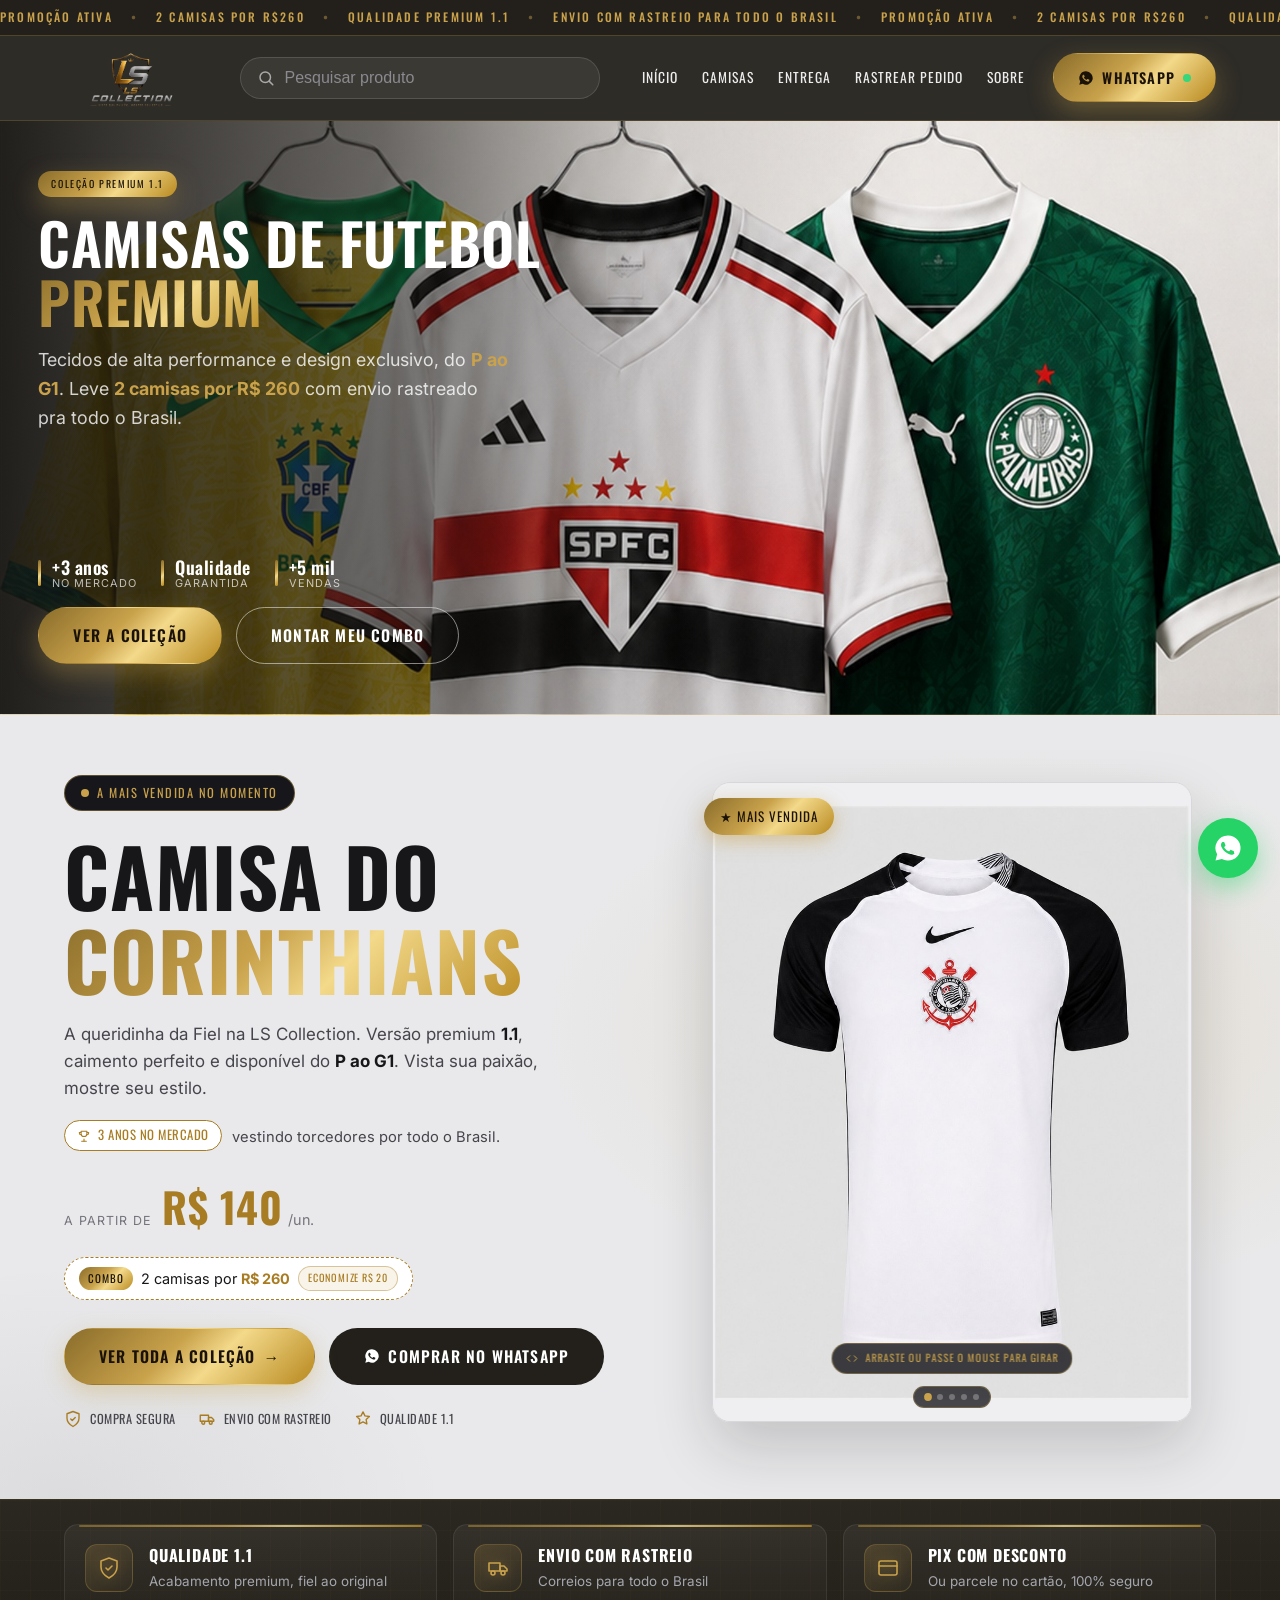
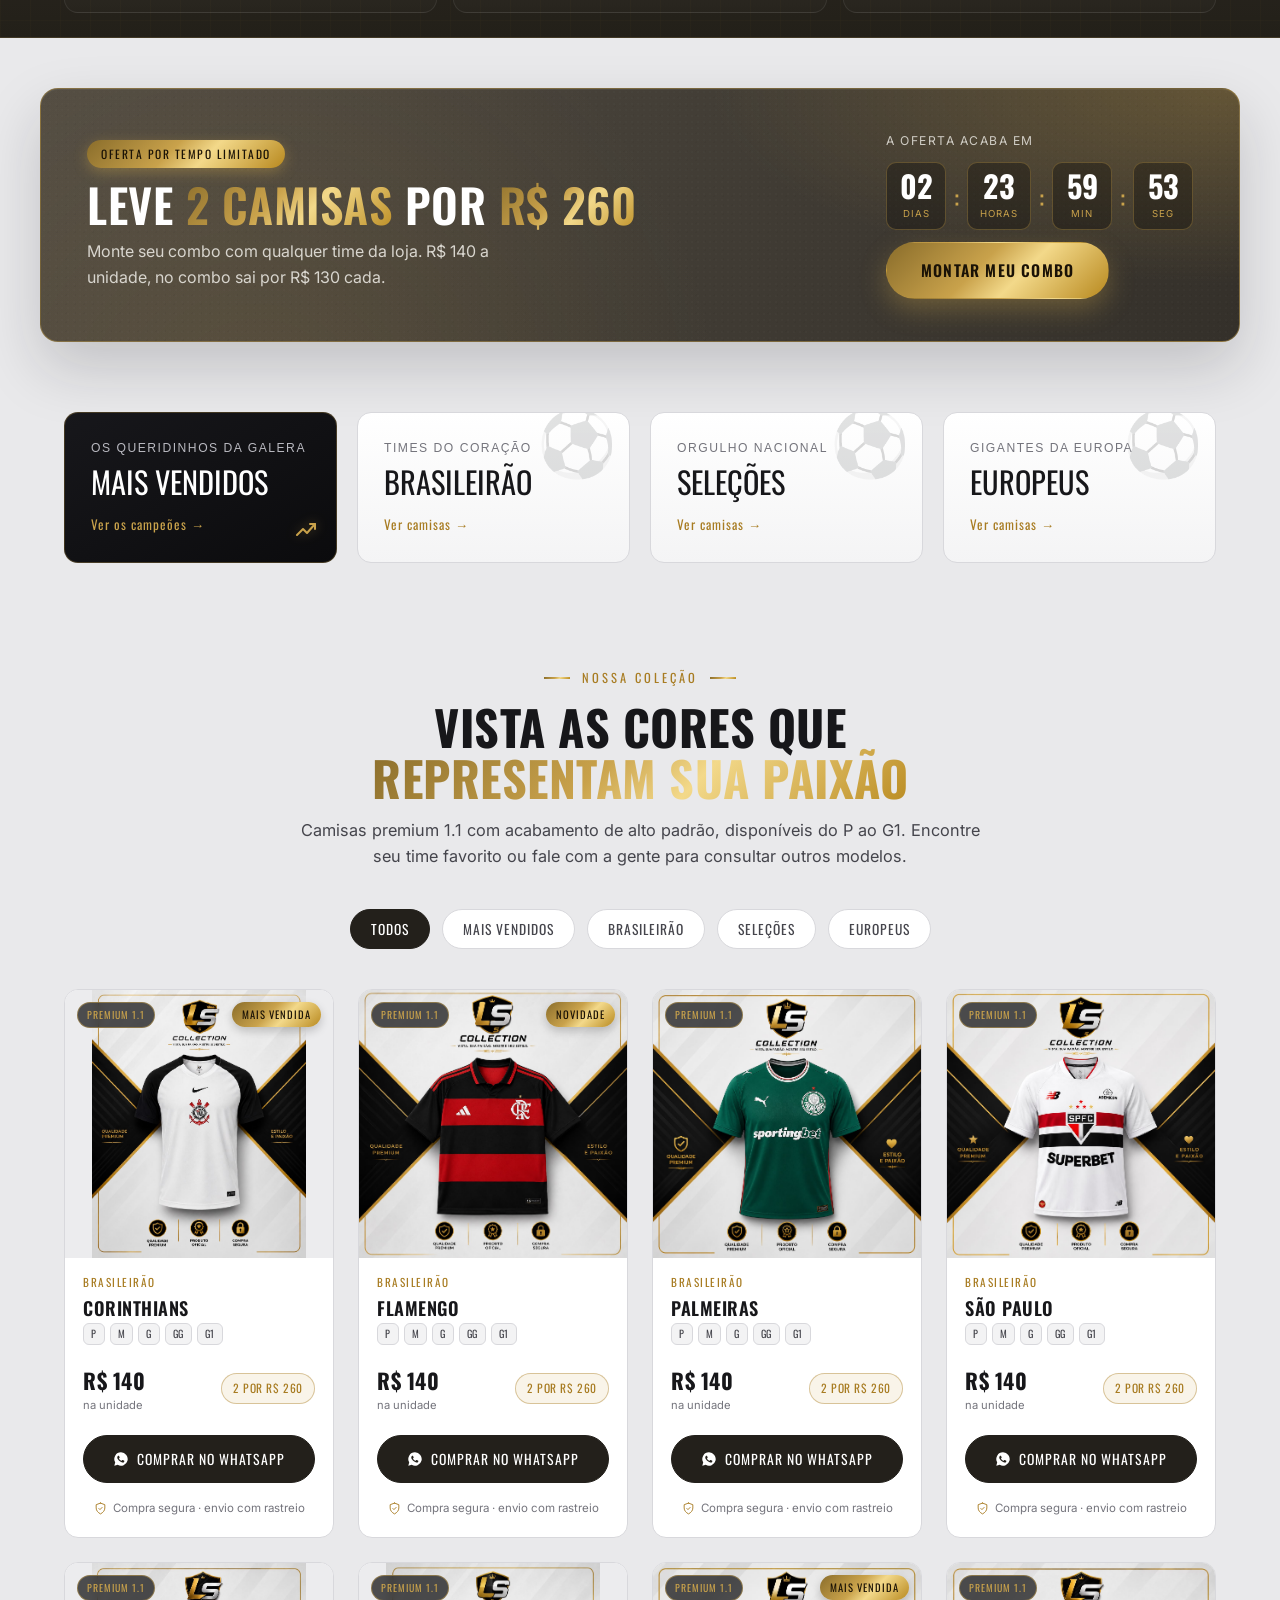
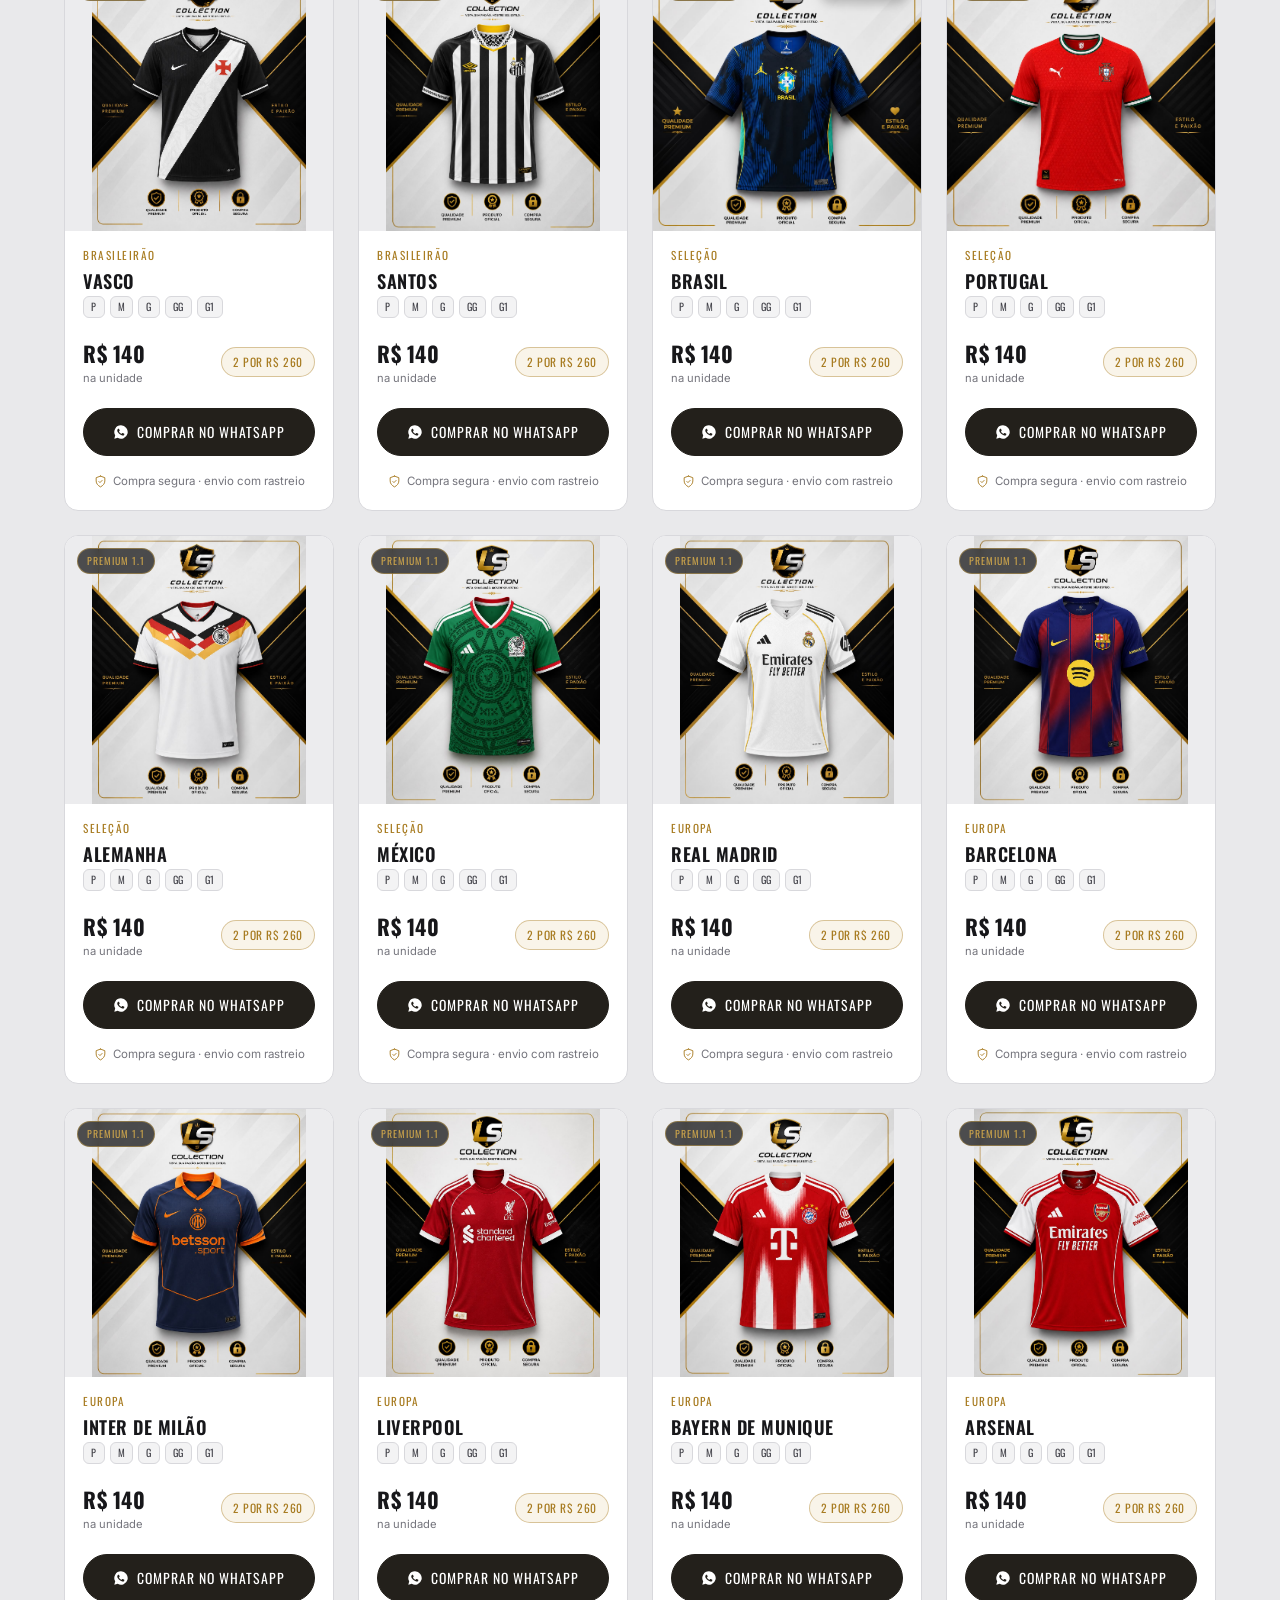
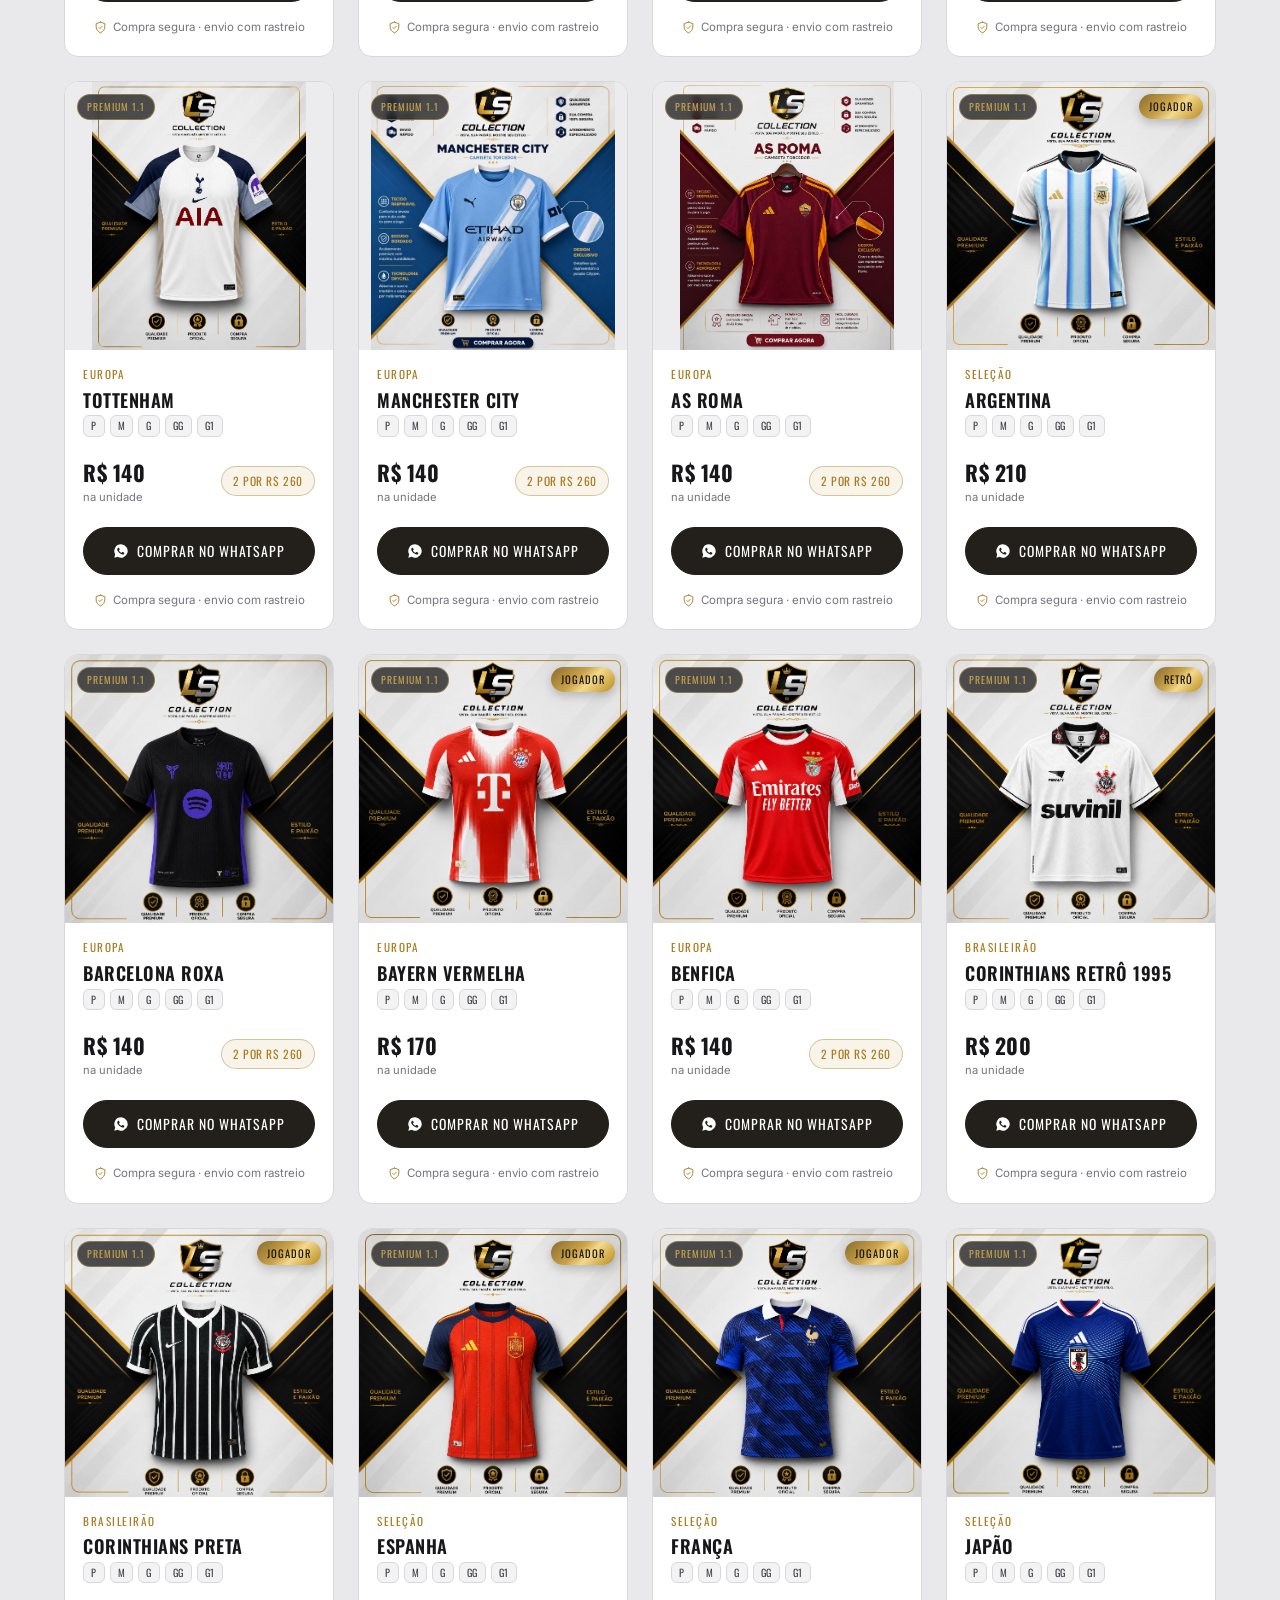
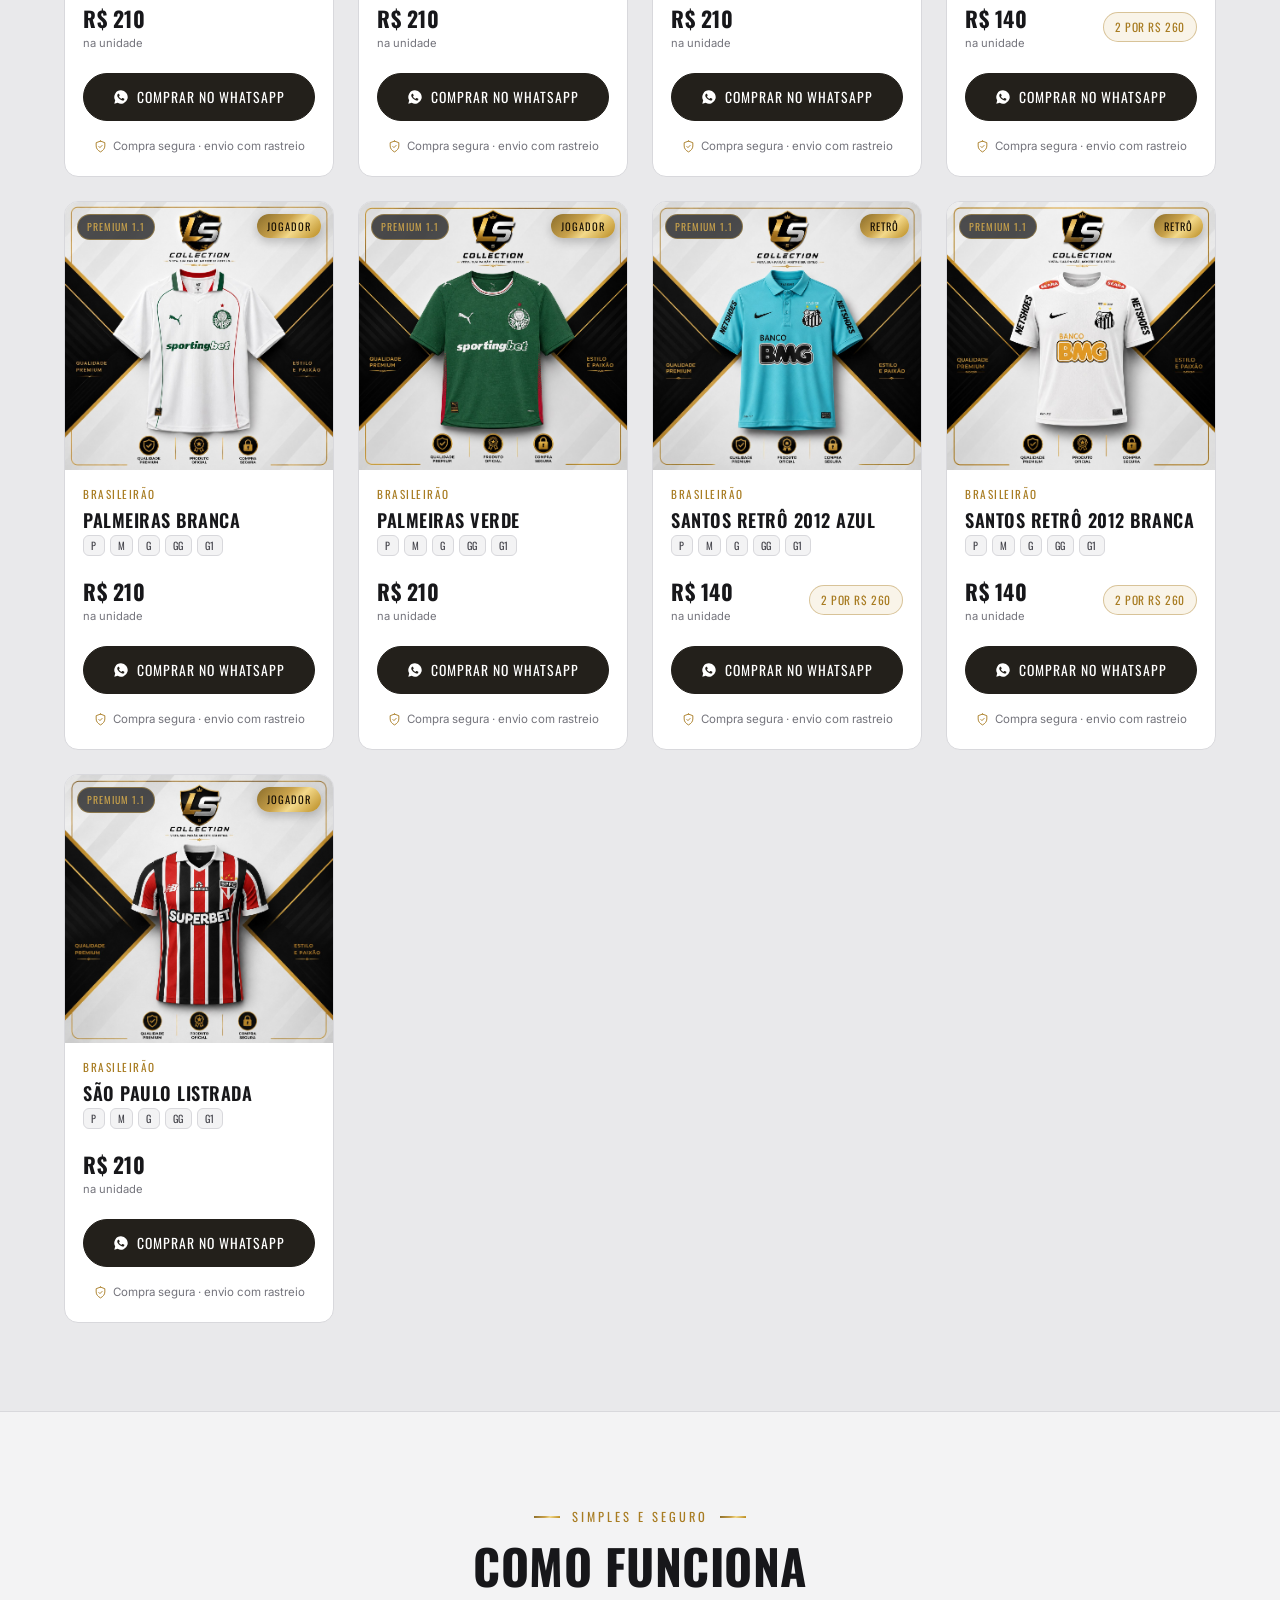
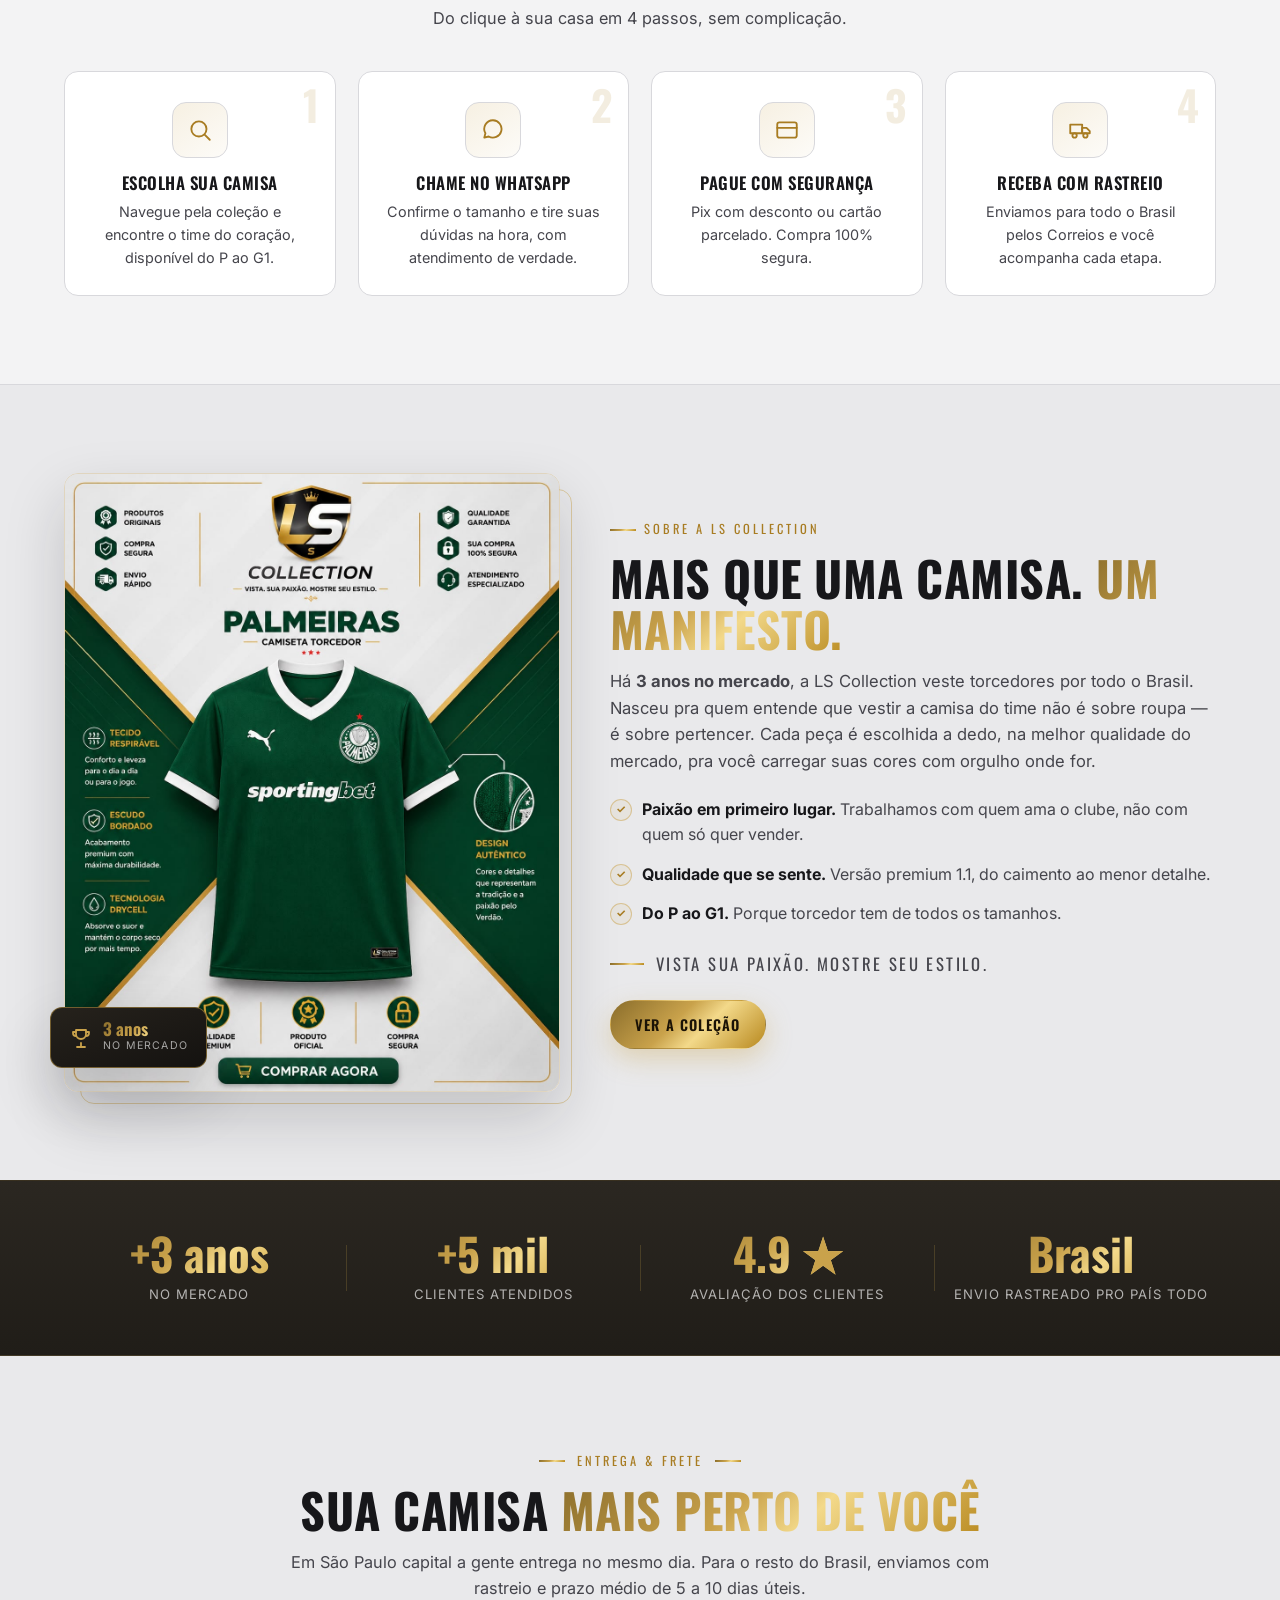
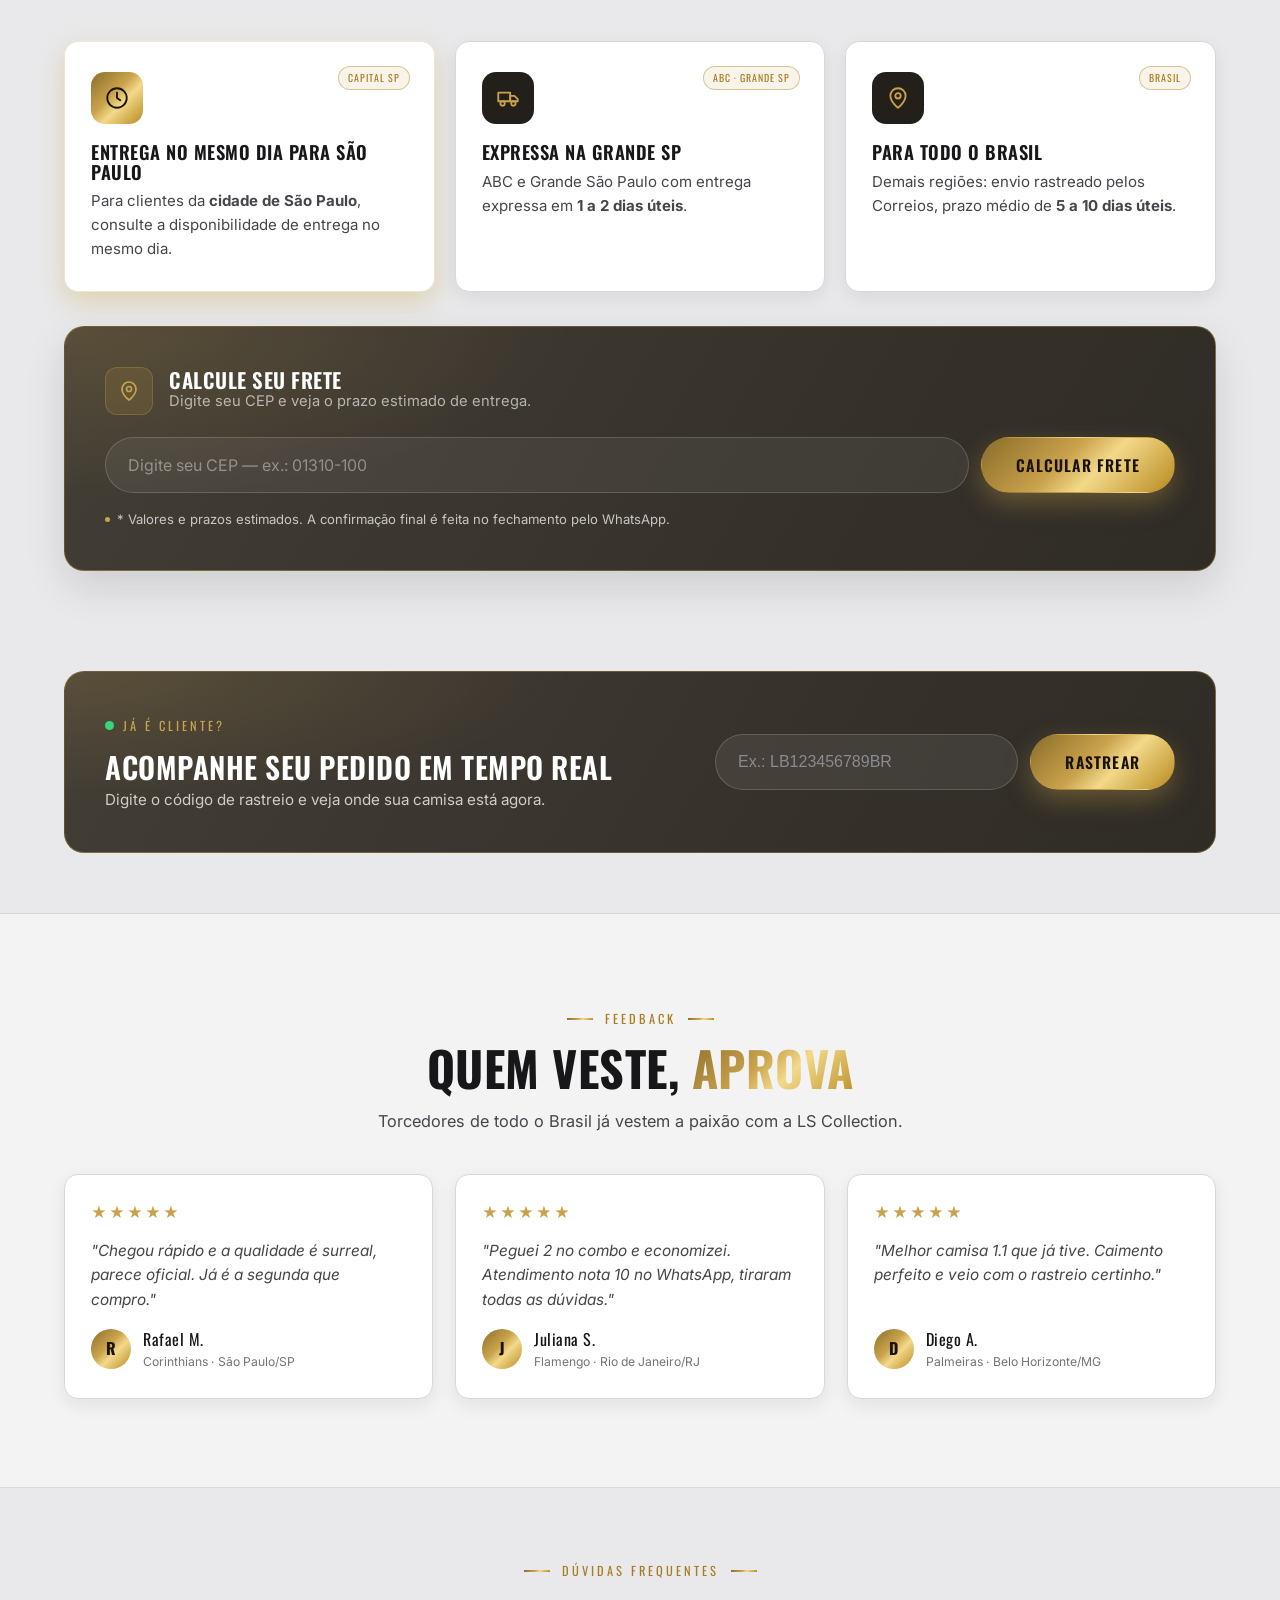
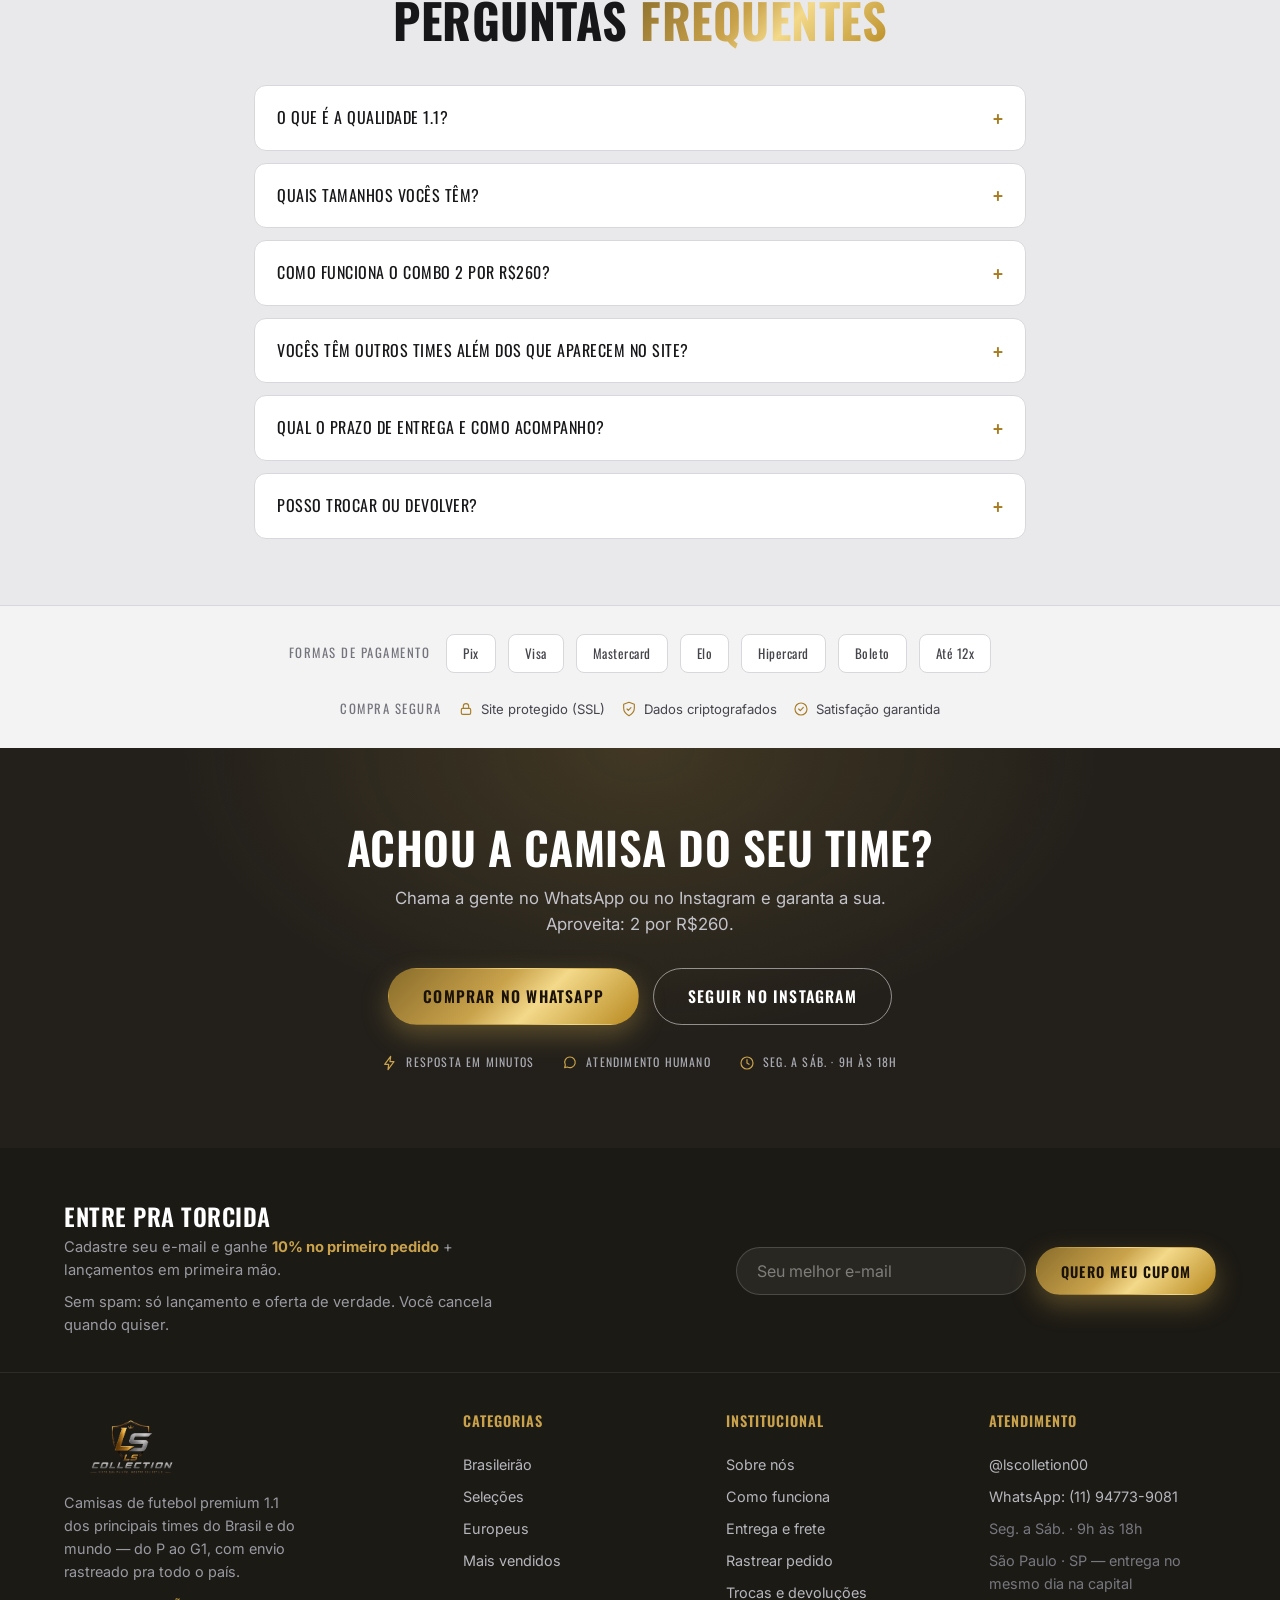
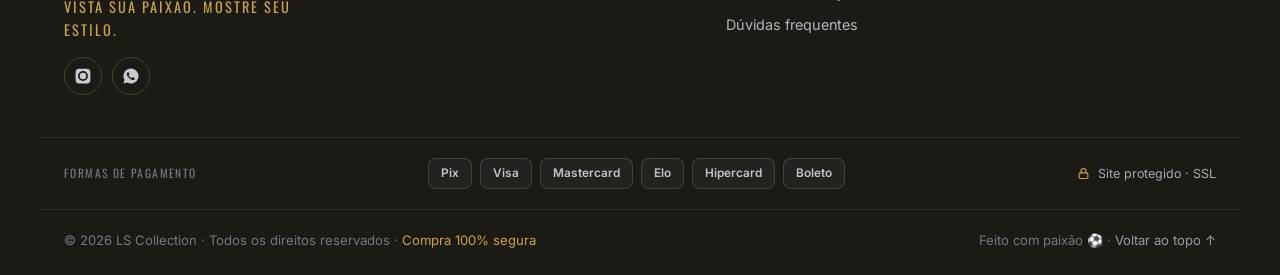
==== commit 4e6c0001: "site: sincroniza link do Instagram com CONFIG + prepara publicacao final do painel ADM Co-Authored-B" ====
--- a/index.html
+++ b/index.html
@@ -461,7 +461,7 @@
         <p class="cta__sub">Chama a gente no WhatsApp ou no Instagram e garanta a sua. Aproveita: 2 por R$260.</p>
         <div class="cta__actions">
           <a href="#" class="btn btn--gold btn--lg" data-wpp data-wpp-msg="Olá! Quero garantir minha camisa com a LS Collection.">Comprar no WhatsApp</a>
-          <a href="https://www.instagram.com/lscolletion00" target="_blank" rel="noopener" class="btn btn--ghost btn--lg">Seguir no Instagram</a>
+          <a href="https://www.instagram.com/lscolletion00?igsh=OHdydXhhOW96NGd6&amp;utm_source=qr" target="_blank" rel="noopener" class="btn btn--ghost btn--lg">Seguir no Instagram</a>
         </div>
         <div class="cta__trust">
           <span><svg viewBox="0 0 24 24" aria-hidden="true"><path d="M13 2 4 14h6l-1 8 9-12h-6l1-8Z"/></svg> Resposta em minutos</span>
@@ -493,7 +493,7 @@
         <p>Camisas de futebol premium 1.1 dos principais times do Brasil e do mundo — do P ao G1, com envio rastreado pra todo o país.</p>
         <p class="footer__tagline">Vista sua paixão. Mostre seu estilo.</p>
         <div class="footer__social">
-          <a href="https://www.instagram.com/lscolletion00" target="_blank" rel="noopener" aria-label="Instagram"><svg viewBox="0 0 24 24" aria-hidden="true"><path d="M12 2.2c3.2 0 3.6 0 4.9.1 1.2.1 1.8.3 2.2.4.6.2 1 .5 1.4.9.4.4.7.8.9 1.4.2.4.4 1 .4 2.2.1 1.3.1 1.7.1 4.9s0 3.6-.1 4.9c-.1 1.2-.3 1.8-.4 2.2-.2.6-.5 1-.9 1.4-.4.4-.8.7-1.4.9-.4.2-1 .4-2.2.4-1.3.1-1.7.1-4.9.1s-3.6 0-4.9-.1c-1.2-.1-1.8-.3-2.2-.4-.6-.2-1-.5-1.4-.9-.4-.4-.7-.8-.9-1.4-.2-.4-.4-1-.4-2.2-.1-1.3-.1-1.7-.1-4.9s0-3.6.1-4.9c.1-1.2.3-1.8.4-2.2.2-.6.5-1 .9-1.4.4-.4.8-.7 1.4-.9.4-.2 1-.4 2.2-.4 1.3-.1 1.7-.1 4.9-.1Zm0 3.2A6.6 6.6 0 1 0 18.6 12 6.6 6.6 0 0 0 12 5.4Zm0 10.9A4.3 4.3 0 1 1 16.3 12 4.3 4.3 0 0 1 12 16.3Zm6.9-11.1a1.5 1.5 0 1 1-1.5-1.5 1.5 1.5 0 0 1 1.5 1.5Z"/></svg></a>
+          <a href="https://www.instagram.com/lscolletion00?igsh=OHdydXhhOW96NGd6&amp;utm_source=qr" target="_blank" rel="noopener" aria-label="Instagram"><svg viewBox="0 0 24 24" aria-hidden="true"><path d="M12 2.2c3.2 0 3.6 0 4.9.1 1.2.1 1.8.3 2.2.4.6.2 1 .5 1.4.9.4.4.7.8.9 1.4.2.4.4 1 .4 2.2.1 1.3.1 1.7.1 4.9s0 3.6-.1 4.9c-.1 1.2-.3 1.8-.4 2.2-.2.6-.5 1-.9 1.4-.4.4-.8.7-1.4.9-.4.2-1 .4-2.2.4-1.3.1-1.7.1-4.9.1s-3.6 0-4.9-.1c-1.2-.1-1.8-.3-2.2-.4-.6-.2-1-.5-1.4-.9-.4-.4-.7-.8-.9-1.4-.2-.4-.4-1-.4-2.2-.1-1.3-.1-1.7-.1-4.9s0-3.6.1-4.9c.1-1.2.3-1.8.4-2.2.2-.6.5-1 .9-1.4.4-.4.8-.7 1.4-.9.4-.2 1-.4 2.2-.4 1.3-.1 1.7-.1 4.9-.1Zm0 3.2A6.6 6.6 0 1 0 18.6 12 6.6 6.6 0 0 0 12 5.4Zm0 10.9A4.3 4.3 0 1 1 16.3 12 4.3 4.3 0 0 1 12 16.3Zm6.9-11.1a1.5 1.5 0 1 1-1.5-1.5 1.5 1.5 0 0 1 1.5 1.5Z"/></svg></a>
           <a href="#" data-wpp data-wpp-msg="Olá! Vim pelo site da LS Collection." aria-label="WhatsApp"><svg viewBox="0 0 24 24" aria-hidden="true"><path d="M12 2a10 10 0 0 0-8.7 15l-1.3 5 5.1-1.3A10 10 0 1 0 12 2Zm5.3 14.1c-.2.6-1.3 1.2-1.8 1.2-.5.1-1 .1-1.7-.1-.4-.1-.9-.3-1.6-.6-2.8-1.2-4.6-4-4.7-4.2-.1-.2-1.1-1.5-1.1-2.8 0-1.3.7-2 .9-2.2.2-.3.5-.3.7-.3h.5c.2 0 .4 0 .6.5l.8 1.9c.1.2.1.4 0 .6l-.3.5-.4.4c-.1.1-.3.3-.1.6.1.3.7 1.1 1.4 1.8.9.8 1.7 1.1 2 1.2.2.1.4.1.6-.1l.8-.9c.2-.2.4-.2.6-.1l1.8.9c.2.1.4.2.5.3.1.3.1.6-.1 1.5Z"/></svg></a>
         </div>
       </div>
@@ -515,7 +515,7 @@
       </nav>
       <div class="footer__contact">
         <h4>Atendimento</h4>
-        <a href="https://www.instagram.com/lscolletion00" target="_blank" rel="noopener">@lscolletion00</a>
+        <a href="https://www.instagram.com/lscolletion00?igsh=OHdydXhhOW96NGd6&amp;utm_source=qr" target="_blank" rel="noopener">@lscolletion00</a>
         <a href="#" data-wpp data-wpp-msg="Olá! Vim pelo site.">WhatsApp: (11) 94773-9081</a>
         <span class="footer__muted">Seg. a Sáb. · 9h às 18h</span>
         <span class="footer__muted">São Paulo · SP — entrega no mesmo dia na capital</span>
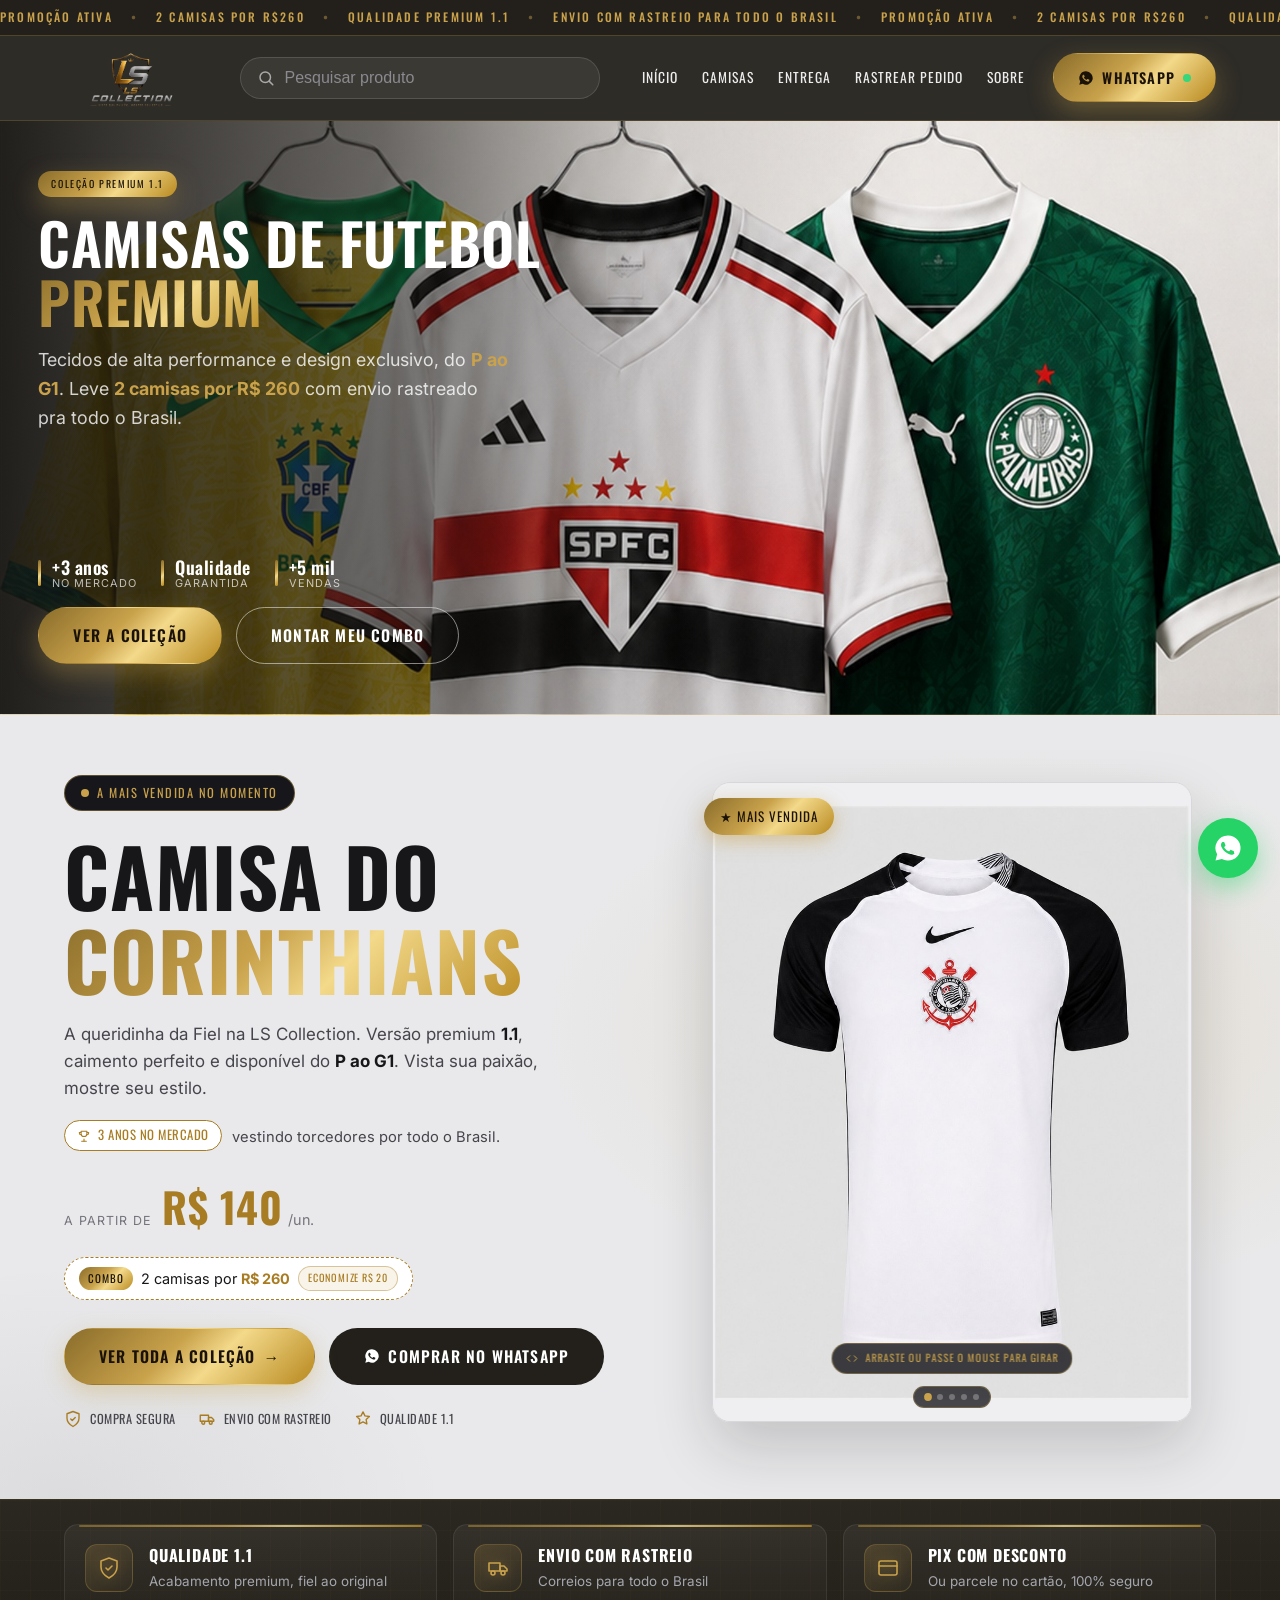
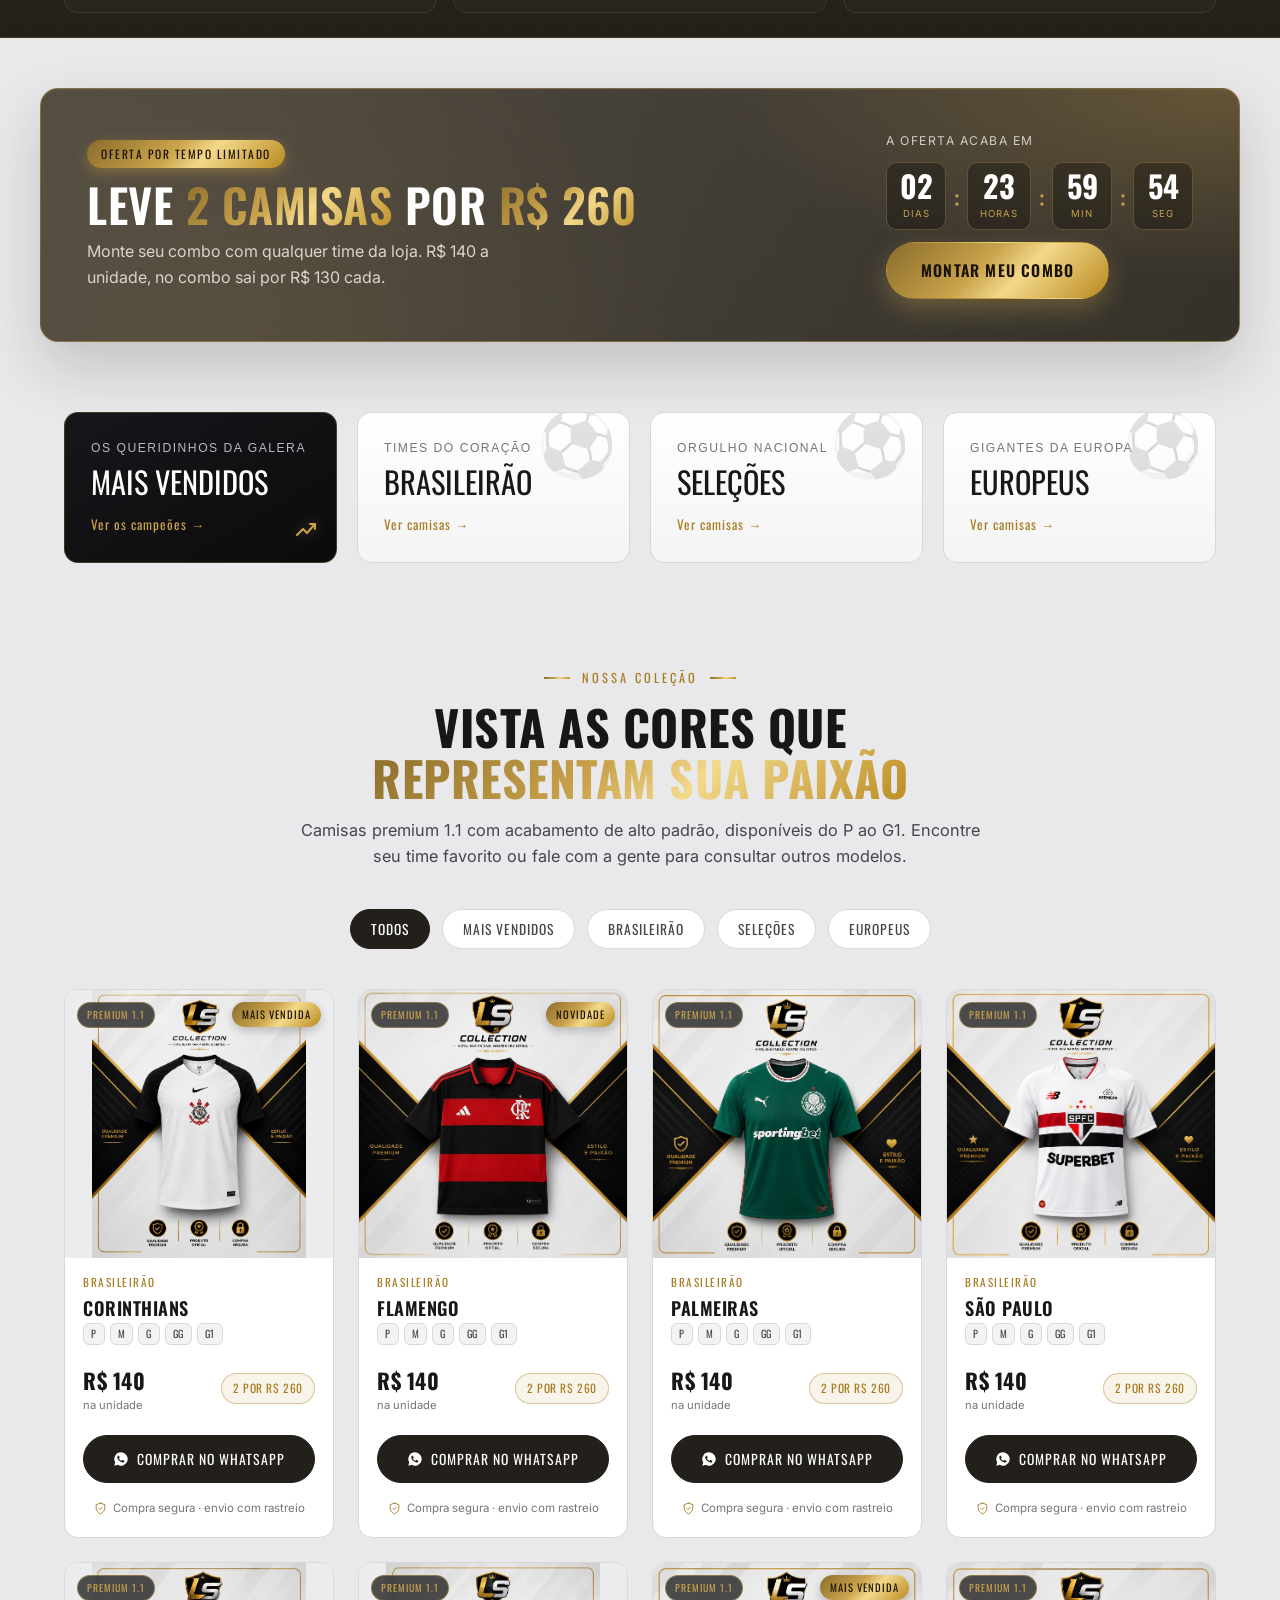
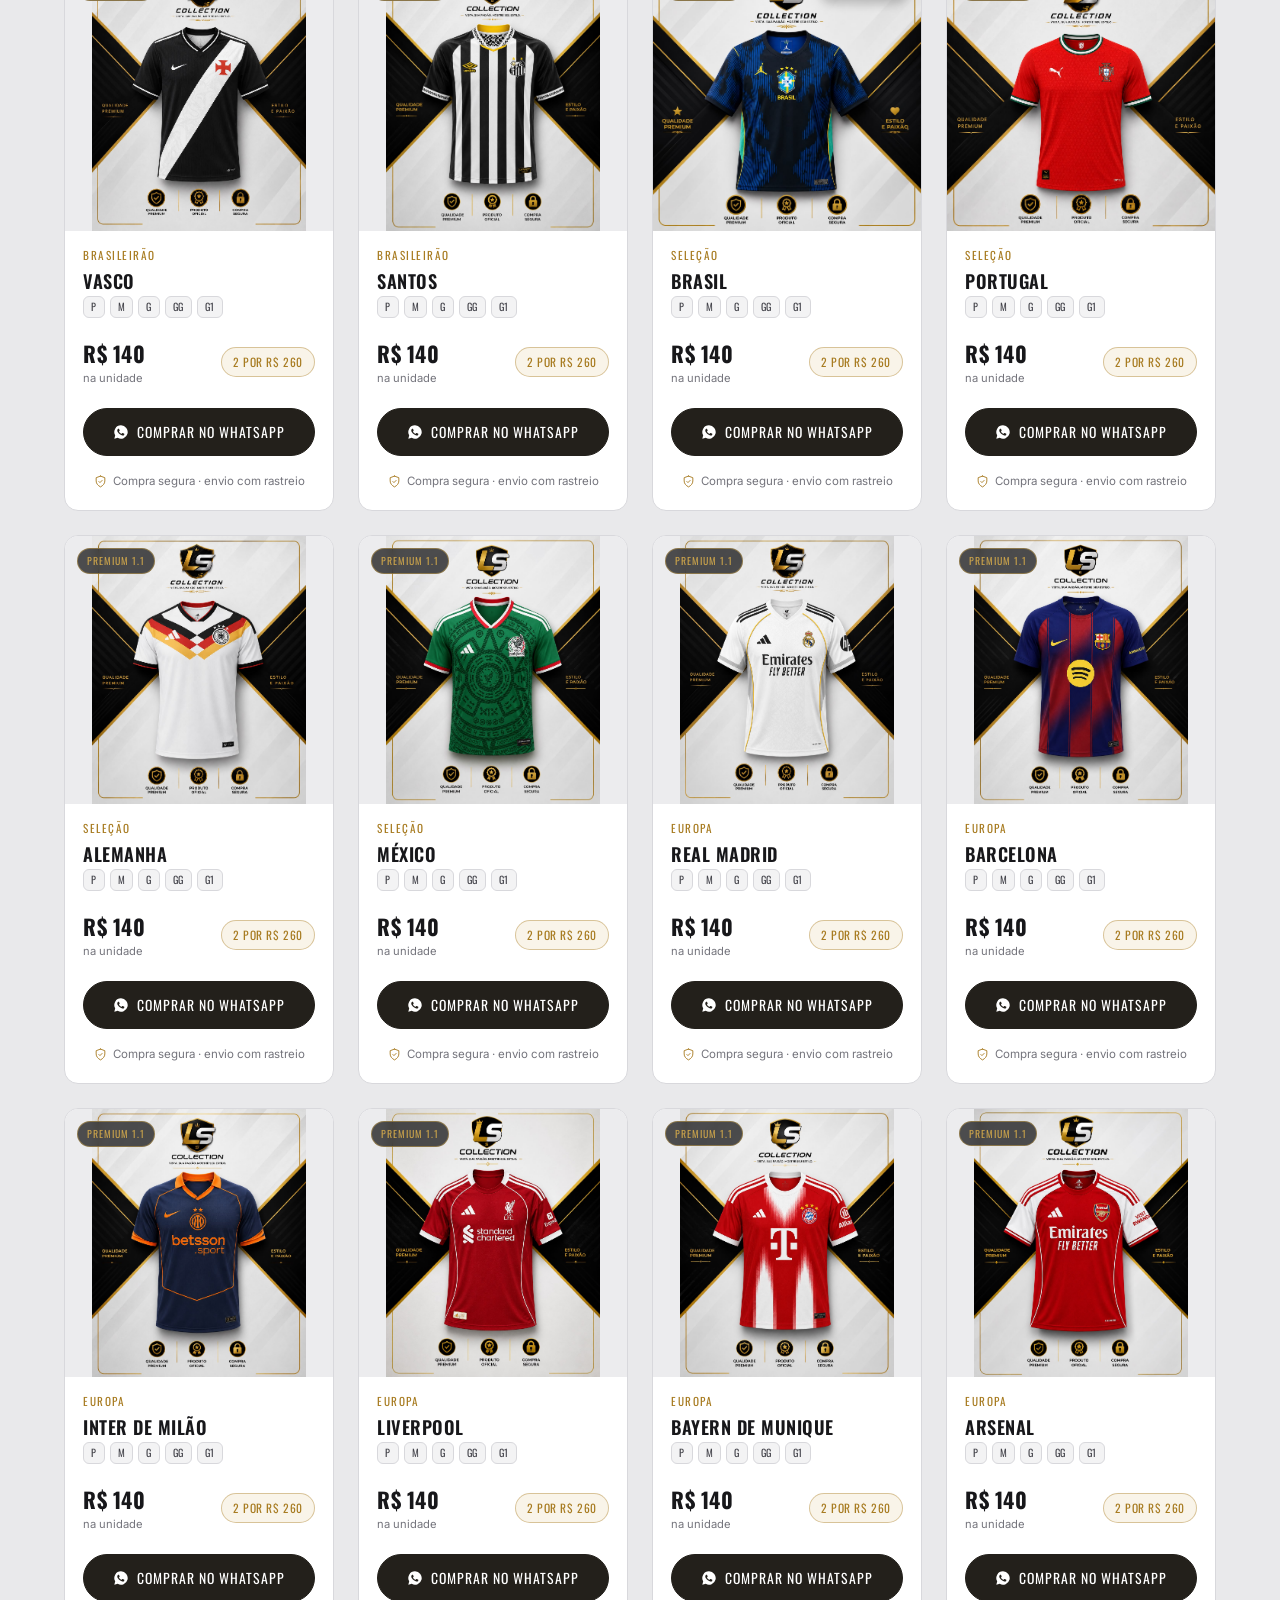
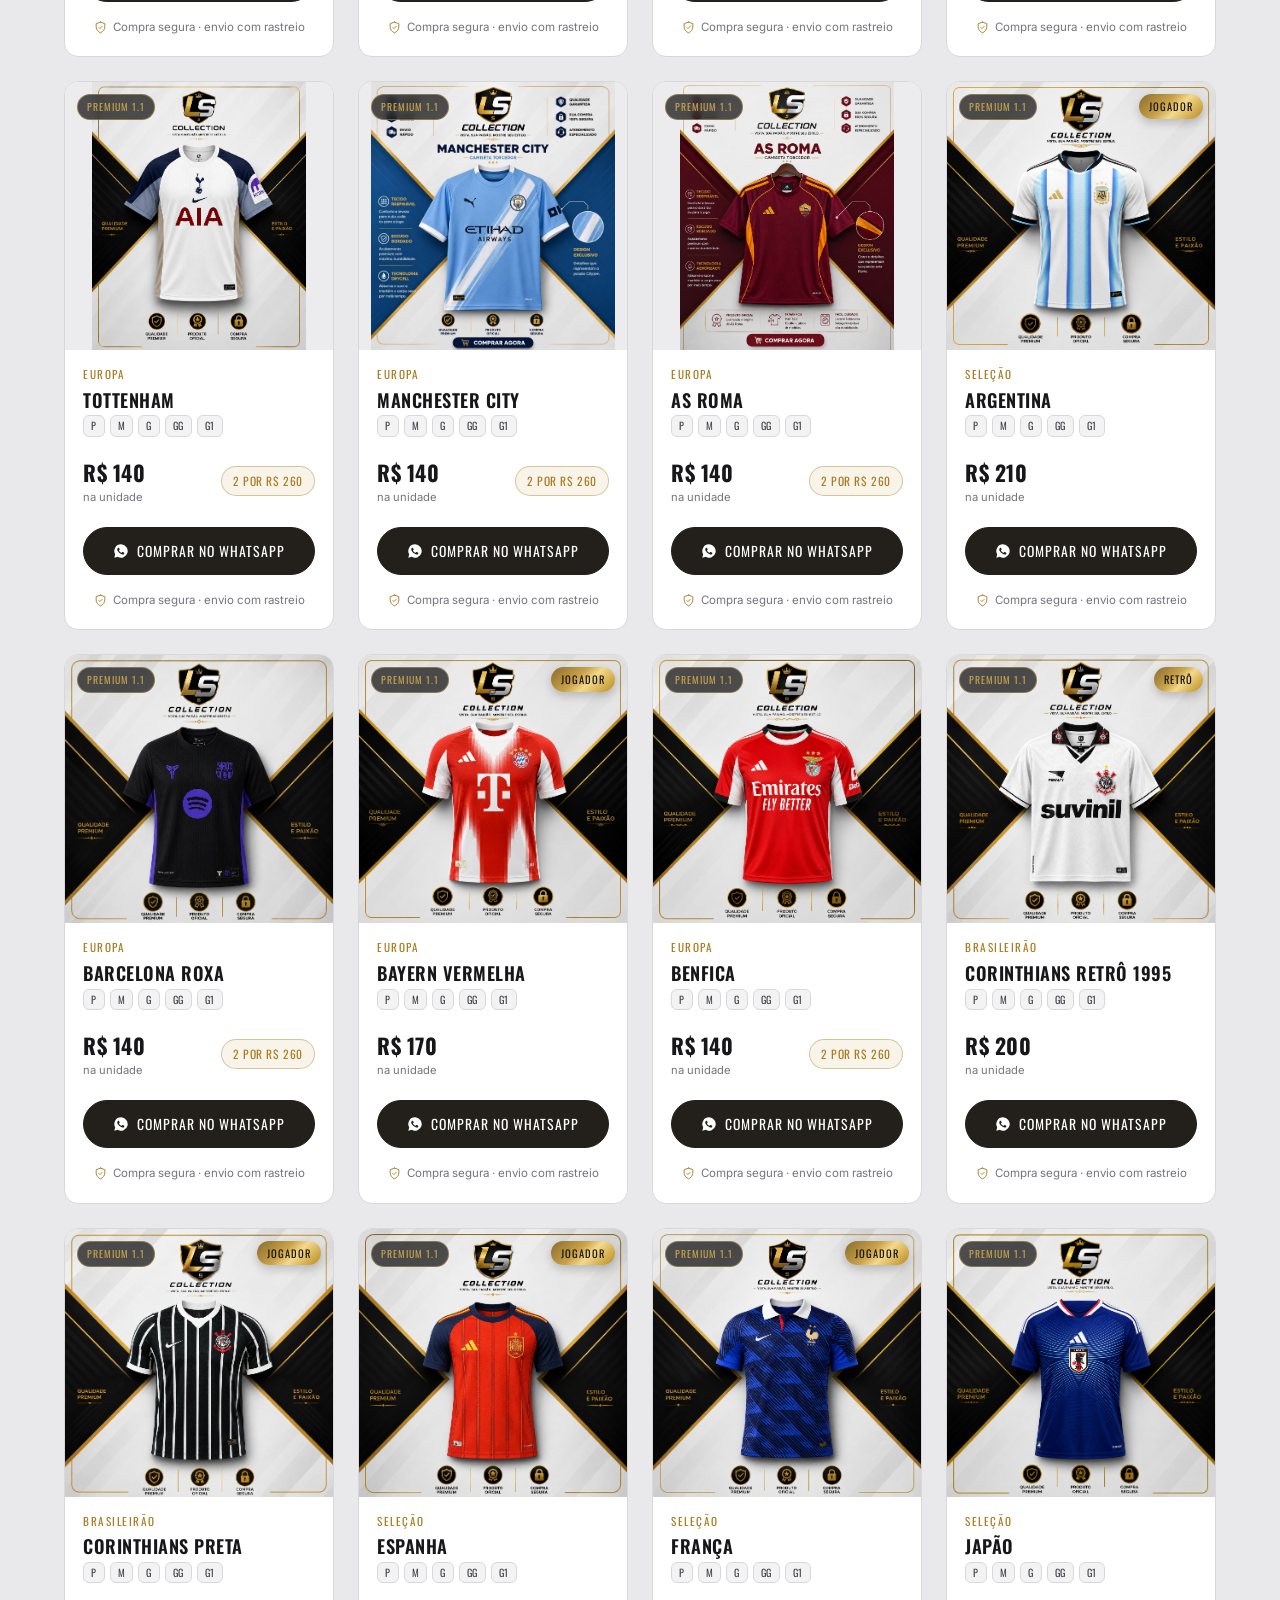
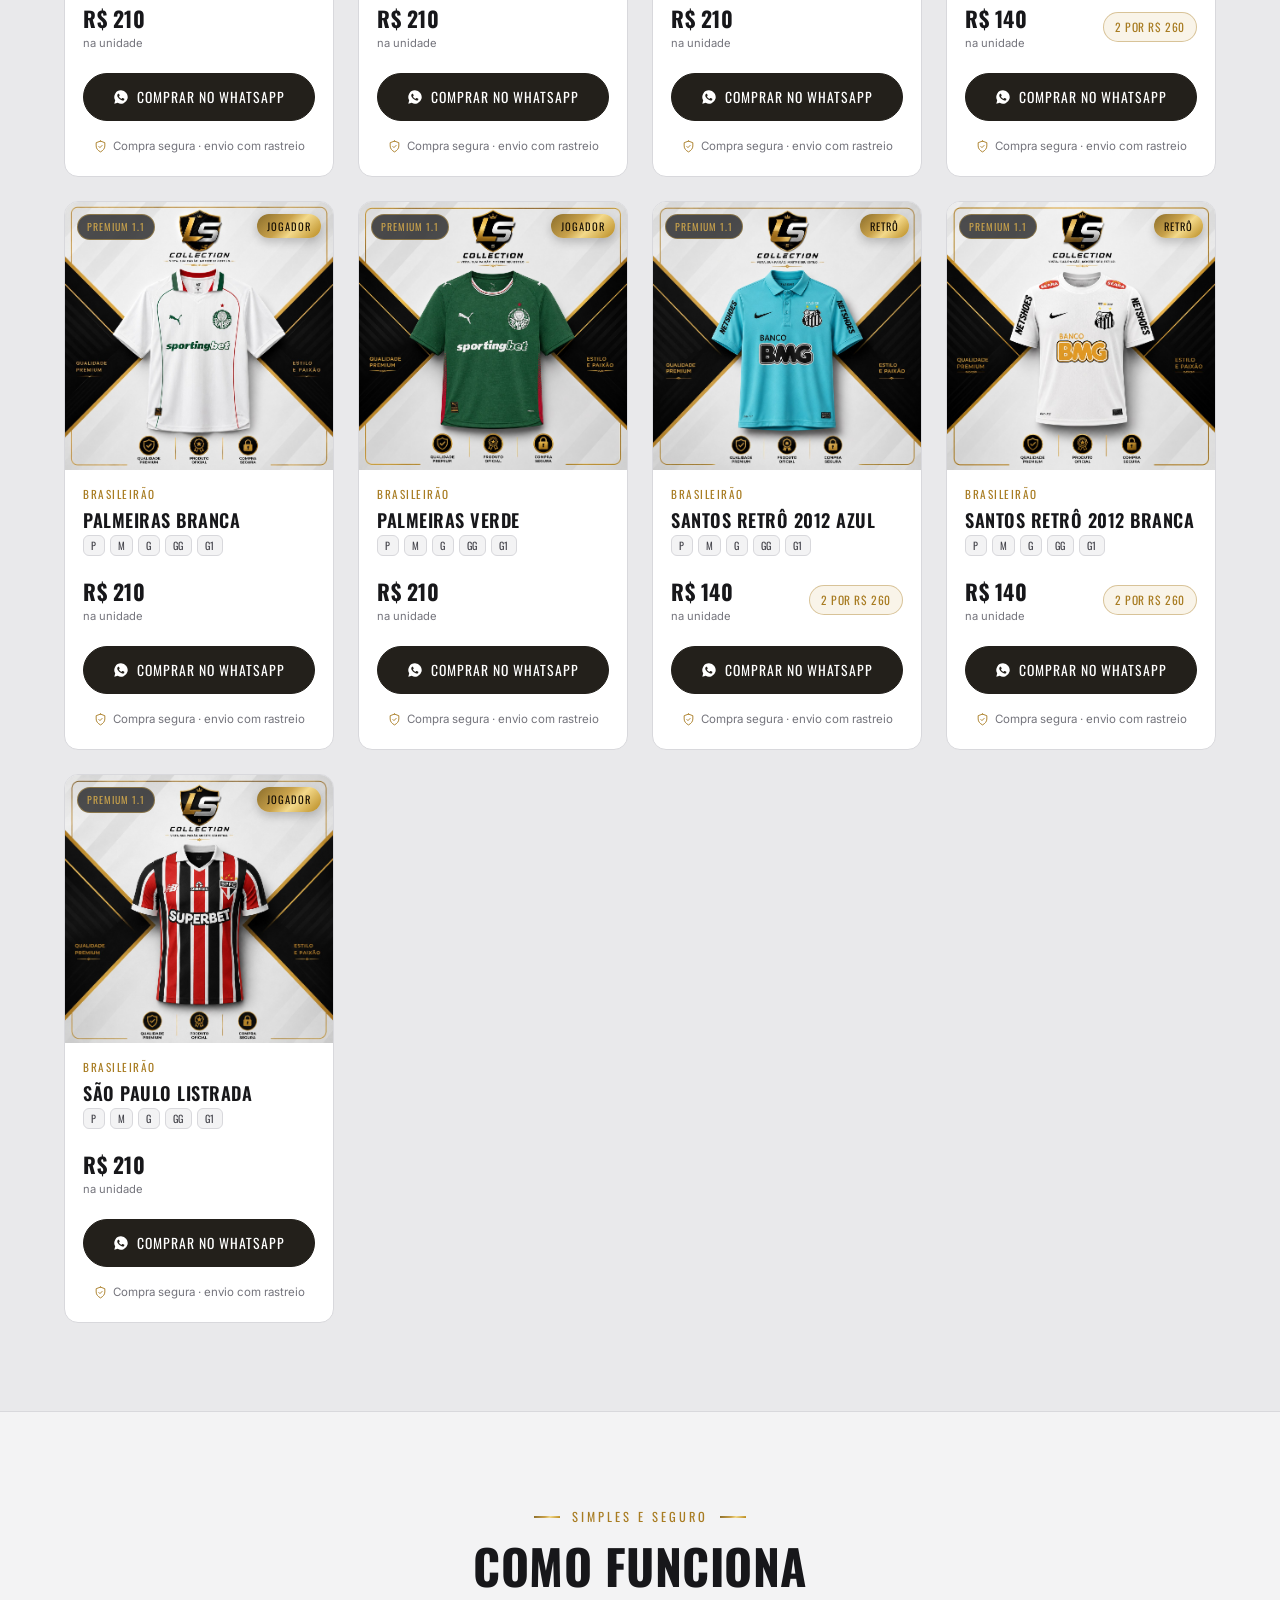
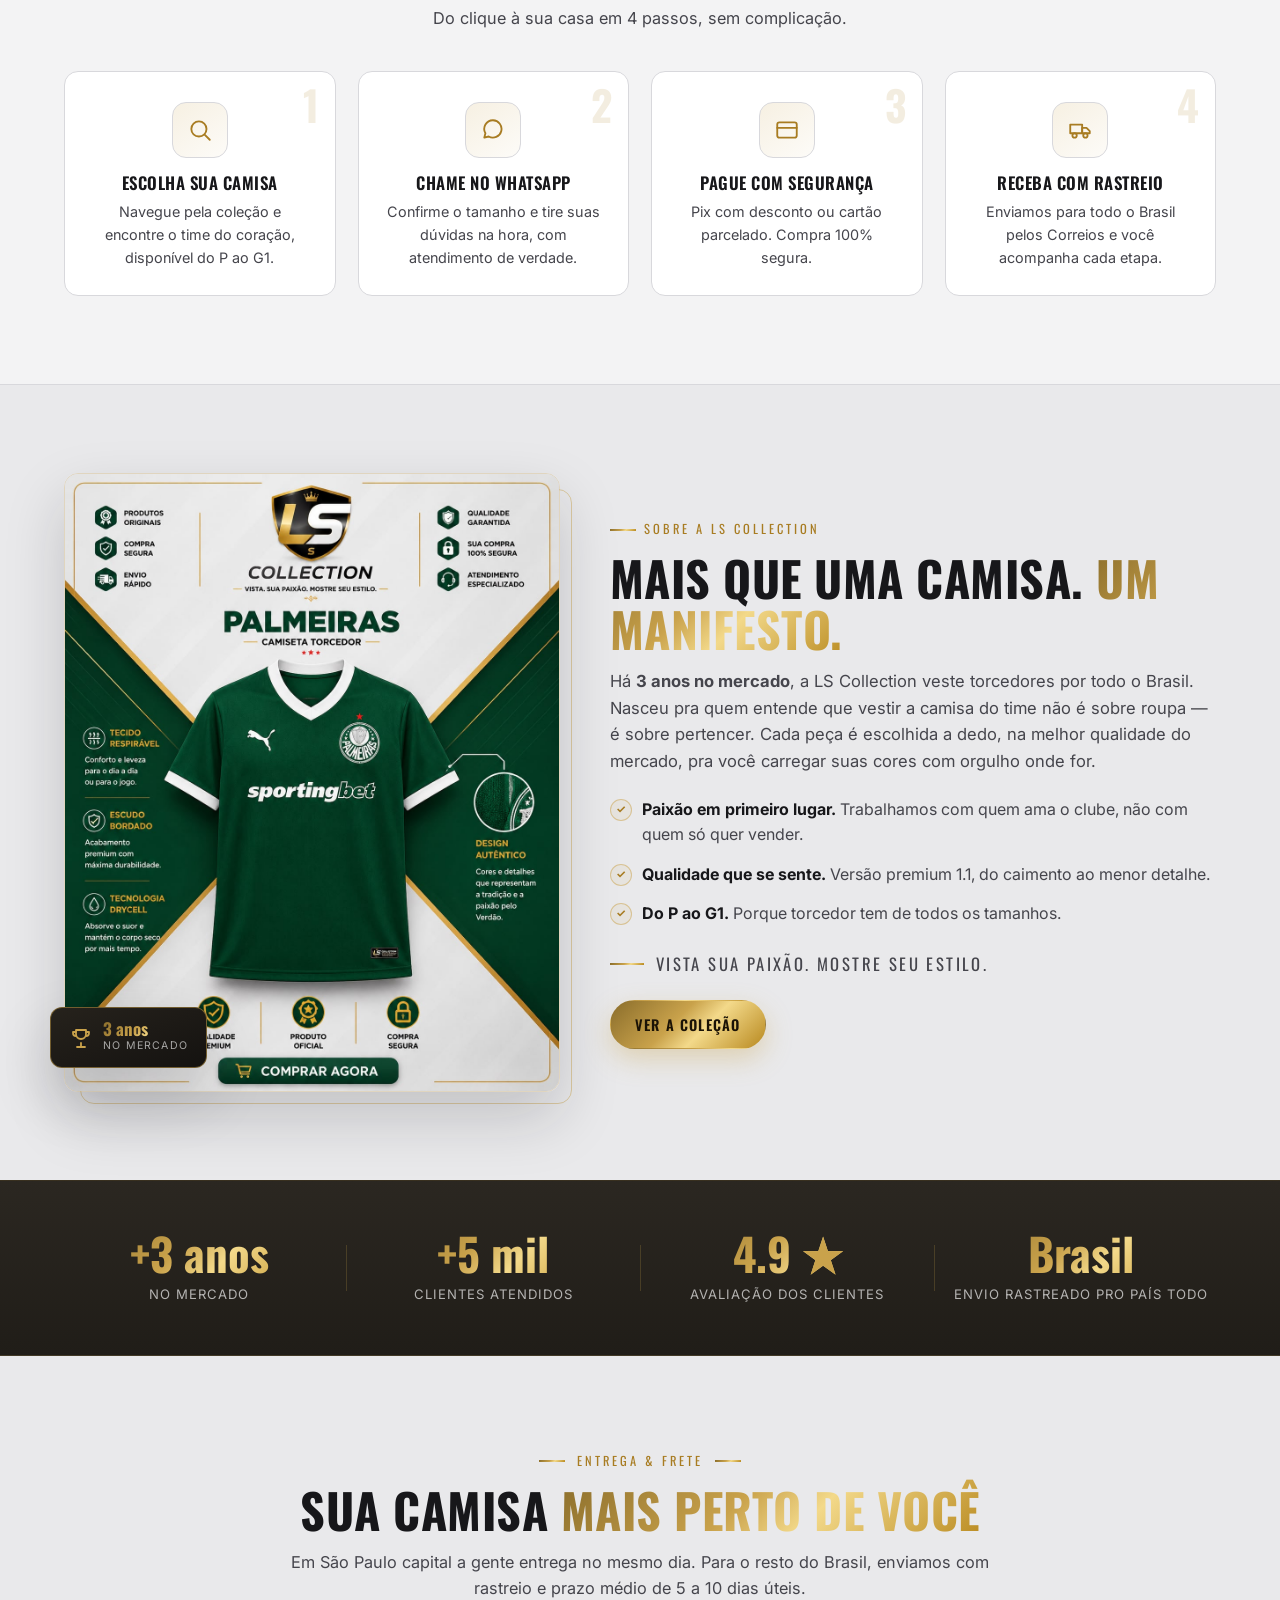
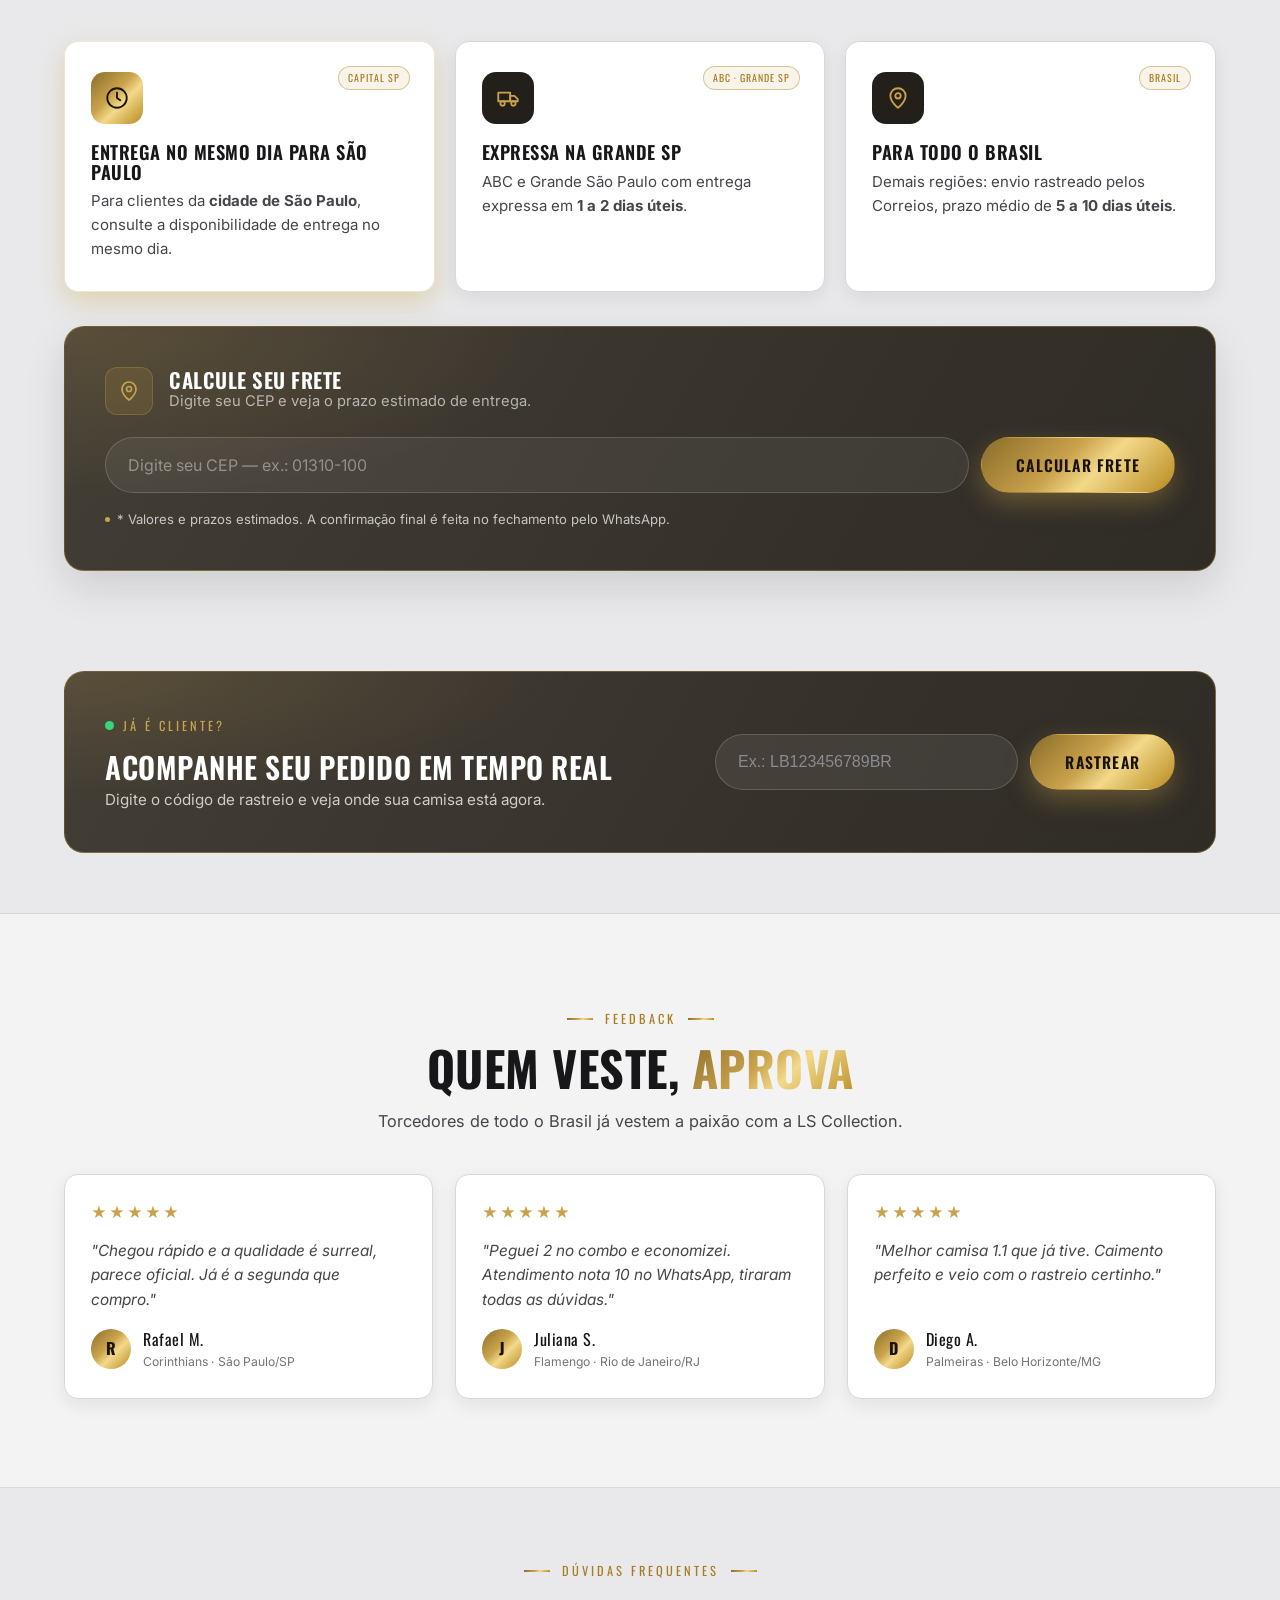
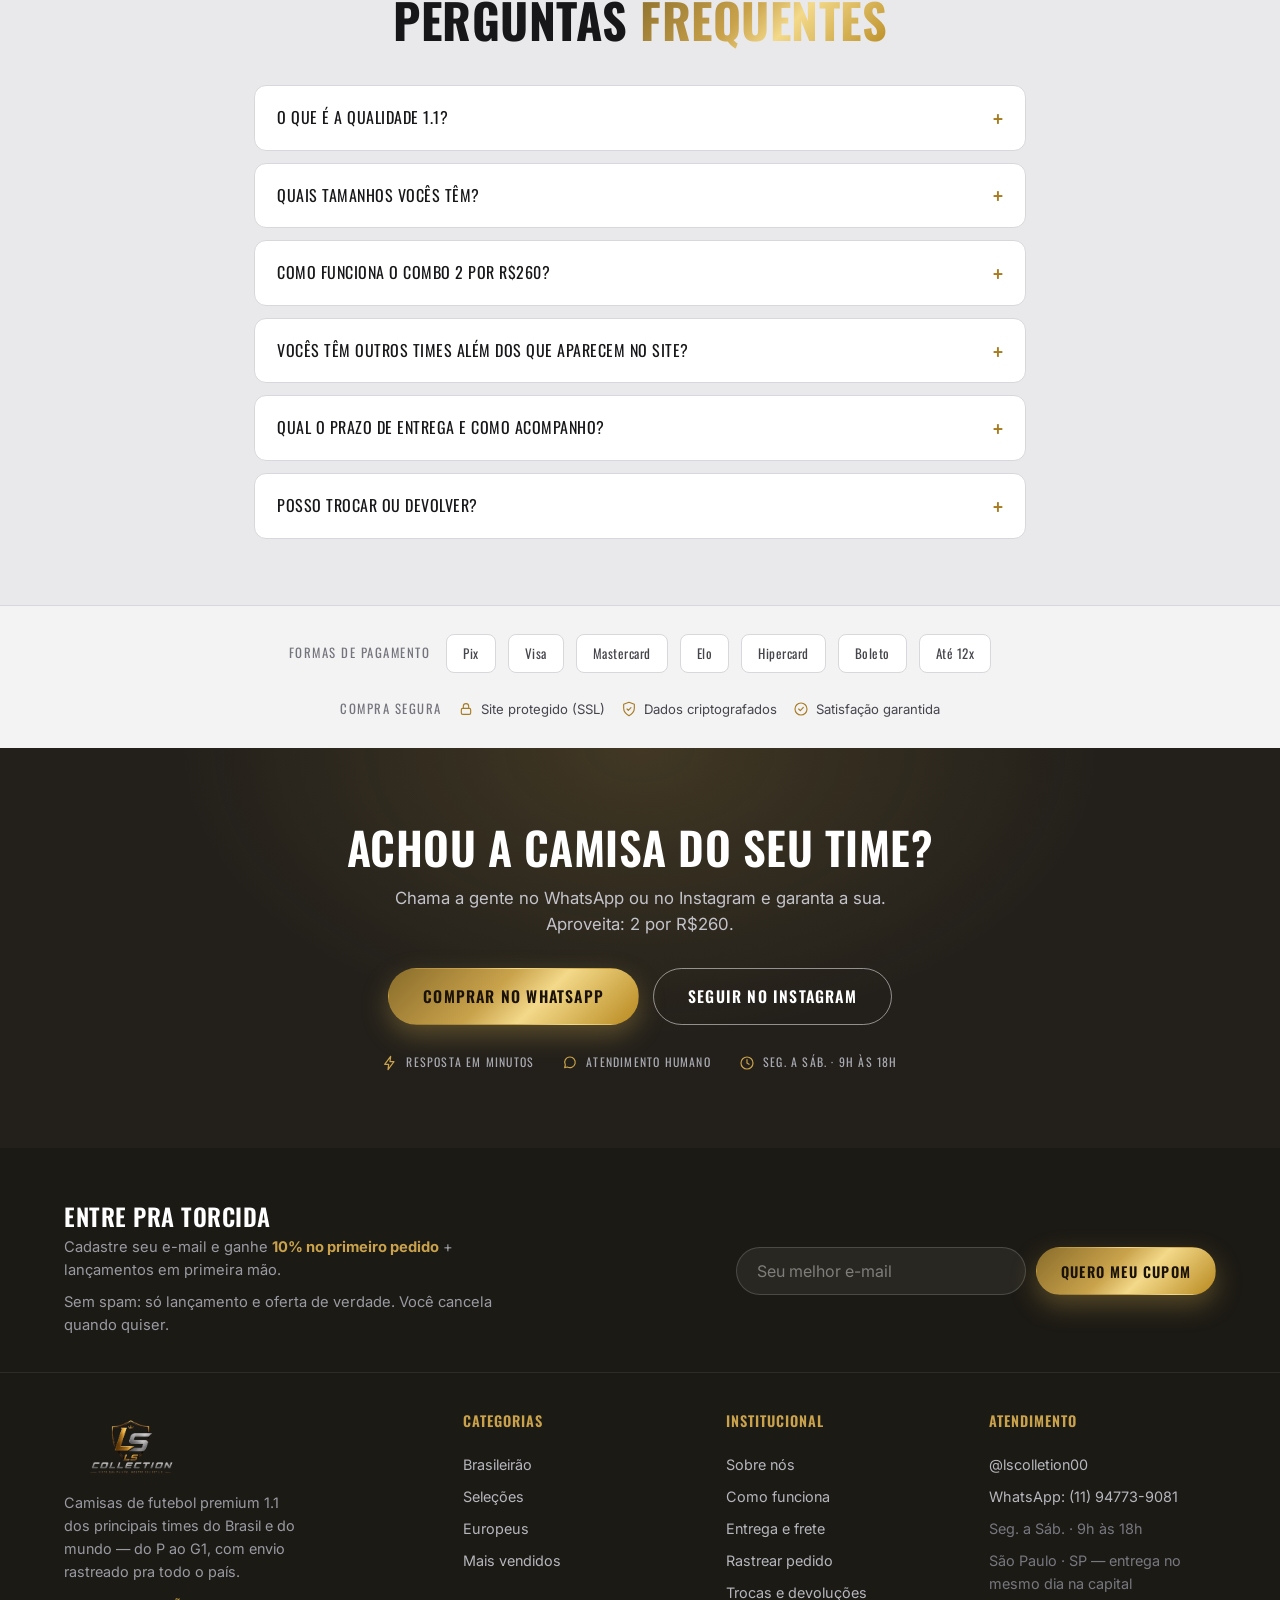
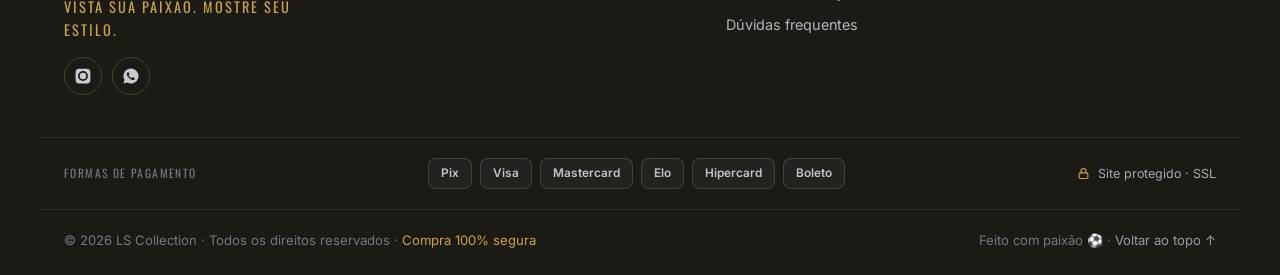
==== commit 2e2b5a47: "checkout: fluxo unico via WhatsApp (nº de pedido + Pix real) + slugs de produto + cache-bust v4 + me" ====
--- a/index.html
+++ b/index.html
@@ -18,7 +18,7 @@
   <link rel="preconnect" href="https://fonts.gstatic.com" crossorigin />
   <link href="https://fonts.googleapis.com/css2?family=Oswald:wght@400;500;600;700&family=Inter:wght@400;500;600;700&display=swap" rel="stylesheet" />
 
-  <link rel="stylesheet" href="css/styles.css" />
+  <link rel="stylesheet" href="css/styles.css?v=4" />
 </head>
 <body>
 
@@ -544,6 +544,6 @@
     <svg viewBox="0 0 24 24" aria-hidden="true"><path d="M12 2a10 10 0 0 0-8.7 15l-1.3 5 5.1-1.3A10 10 0 1 0 12 2Zm5.3 14.1c-.2.6-1.3 1.2-1.8 1.2-.5.1-1 .1-1.7-.1-.4-.1-.9-.3-1.6-.6-2.8-1.2-4.6-4-4.7-4.2-.1-.2-1.1-1.5-1.1-2.8 0-1.3.7-2 .9-2.2.2-.3.5-.3.7-.3h.5c.2 0 .4 0 .6.5l.8 1.9c.1.2.1.4 0 .6l-.3.5-.4.4c-.1.1-.3.3-.1.6.1.3.7 1.1 1.4 1.8.9.8 1.7 1.1 2 1.2.2.1.4.1.6-.1l.8-.9c.2-.2.4-.2.6-.1l1.8.9c.2.1.4.2.5.3.1.3.1.6-.1 1.5Z"/></svg>
   </a>
 
-  <script src="js/script.js"></script>
+  <script src="js/script.js?v=4"></script>
 </body>
 </html>
--- a/css/styles.css
+++ b/css/styles.css
@@ -44,6 +44,7 @@
 }
 
 * { box-sizing: border-box; margin: 0; padding: 0; }
+[hidden] { display: none !important; } /* hidden sempre vence classes com display (flex/grid) */
 html { scroll-behavior: smooth; scroll-padding-top: 150px; scrollbar-width: thin; scrollbar-color: rgba(201,162,75,.5) transparent; }
 ::-webkit-scrollbar { width: 9px; height: 9px; }
 ::-webkit-scrollbar-track { background: transparent; }
@@ -80,6 +81,60 @@
 .modal__close { position:absolute; top:6px; right:8px; background:none; border:none; font-size:1.7rem; cursor:pointer; color:var(--muted); line-height:1; width:44px; height:44px; display:flex; align-items:center; justify-content:center; }
 .modal__note { color: var(--ink-2); font-size: 0.88rem; margin-bottom: 16px; }
 .modal h3 { margin-bottom:12px; }
+
+/* ===== Checkout (produto.html) — premium, sem captura de cartão ===== */
+.modal__box--ck { max-width: 700px; }
+.pdp__more { display: inline-flex; align-items: center; font-family: 'Oswald', sans-serif; text-transform: uppercase; letter-spacing: 1px; font-size: 0.8rem; color: var(--gold); padding: 12px 4px; }
+.pdp__more:hover { color: var(--gold-bright); }
+
+.ck__product { display: flex; align-items: center; gap: 14px; padding: 12px; border: 1px solid var(--line); border-radius: 12px; background: var(--bg-2); margin-bottom: 18px; }
+.ck__product img { width: 62px; height: 62px; object-fit: contain; border-radius: 8px; background: #fff; }
+.ck__product-txt { display: flex; flex-direction: column; gap: 2px; }
+.ck__product-txt strong { font-family: 'Oswald', sans-serif; text-transform: uppercase; letter-spacing: 0.5px; }
+.ck__product-txt span { color: var(--ink-2); font-size: 0.85rem; }
+
+.ck__grid { display: grid; grid-template-columns: 1fr 1fr; gap: 12px 14px; margin-bottom: 16px; }
+.ck__field { display: flex; flex-direction: column; gap: 6px; }
+.ck__field span { font-family: 'Oswald', sans-serif; text-transform: uppercase; letter-spacing: 1px; font-size: 0.7rem; color: var(--ink-2); }
+.ck__field input { border: 1px solid var(--line); border-radius: 10px; padding: 12px 14px; font: inherit; font-size: 1rem; background: #fff; color: var(--ink); min-height: 46px; }
+.ck__field input:focus { outline: none; border-color: var(--gold); box-shadow: var(--ring); }
+
+.ck__row { display: flex; gap: 20px; flex-wrap: wrap; align-items: flex-start; margin-bottom: 16px; }
+.ck__label { display: block; font-family: 'Oswald', sans-serif; text-transform: uppercase; letter-spacing: 1px; font-size: 0.7rem; color: var(--ink-2); margin-bottom: 7px; }
+.ck__qty { display: inline-flex; align-items: center; border: 1px solid var(--line); border-radius: 50px; overflow: hidden; background: #fff; }
+.ck__qty button { width: 44px; height: 44px; border: 0; background: transparent; font-size: 1.3rem; cursor: pointer; color: var(--ink); }
+.ck__qty button:hover { background: var(--bg-2); }
+.ck__qty input { width: 46px; height: 44px; border: 0; text-align: center; font: inherit; font-weight: 700; background: transparent; }
+.ck__pay-wrap { flex: 1; min-width: 240px; }
+.ck__pay-opts { display: flex; gap: 8px; flex-wrap: wrap; }
+.ck__pay-chip { border: 1px solid var(--line); border-radius: 50px; background: #fff; padding: 11px 16px; min-height: 44px; font-family: 'Oswald', sans-serif; text-transform: uppercase; letter-spacing: 0.6px; font-size: 0.76rem; color: var(--ink-2); cursor: pointer; transition: .2s; }
+.ck__pay-chip:hover { border-color: var(--gold); color: var(--ink); }
+.ck__pay-chip.is-active { background: var(--dark); border-color: var(--dark); color: var(--gold-bright); }
+
+.ck__pix { display: flex; align-items: center; justify-content: space-between; gap: 12px; flex-wrap: wrap; border: 1px dashed var(--gold); border-radius: 12px; background: rgba(201,162,75,.07); padding: 12px 14px; margin-bottom: 16px; }
+.ck__pix-txt { display: flex; flex-direction: column; gap: 3px; }
+.ck__pix-txt span { font-size: 0.8rem; color: var(--ink-2); }
+.ck__pix-txt code { font-weight: 700; font-size: 0.95rem; color: var(--ink); }
+
+.ck__resumo { border: 1px solid var(--line); border-radius: 12px; padding: 14px 16px; margin-bottom: 14px; background: var(--bg-2); }
+.ck__resumo-row { display: flex; justify-content: space-between; gap: 12px; padding: 5px 0; font-size: 0.92rem; color: var(--ink-2); }
+.ck__resumo-row span:last-child { text-align: right; color: var(--ink); }
+.ck__resumo-row--gold span { color: var(--gold) !important; font-weight: 600; }
+.ck__resumo-row--total { border-top: 1px solid var(--line); margin-top: 6px; padding-top: 10px; font-family: 'Oswald', sans-serif; text-transform: uppercase; letter-spacing: 0.5px; font-size: 1.05rem; }
+.ck__resumo-row--total span { color: var(--ink) !important; font-weight: 700; }
+
+.ck__hint { background: rgba(224,85,97,.08); border: 1px solid rgba(224,85,97,.35); color: #b4404b; border-radius: 10px; padding: 10px 14px; font-size: 0.86rem; margin-bottom: 14px; }
+.ck__actions { display: flex; gap: 12px; flex-wrap: wrap; }
+.ck__actions .btn { flex: 1; min-width: 220px; }
+.ck__track { display: inline-flex; align-items: center; justify-content: center; width: 100%; margin-top: 12px; padding: 12px; border-radius: 50px; border: 1px solid var(--gold); color: var(--gold); font-family: 'Oswald', sans-serif; text-transform: uppercase; letter-spacing: 1px; font-size: 0.82rem; transition: .2s; }
+.ck__track:hover { background: rgba(201,162,75,.1); color: var(--gold-bright); }
+.ck__secure-note { display: flex; align-items: center; gap: 8px; margin-top: 14px; color: var(--muted); font-size: 0.78rem; }
+.ck__secure-note svg { width: 15px; height: 15px; flex-shrink: 0; fill: none; stroke: var(--gold); stroke-width: 1.8; stroke-linecap: round; stroke-linejoin: round; }
+
+@media (max-width: 560px) {
+  .ck__grid { grid-template-columns: 1fr; }
+  .ck__actions .btn { min-width: 100%; }
+}
 .sizetable { width:100%; border-collapse:collapse; font-size:0.9rem; }
 .sizetable th, .sizetable td { border:1px solid var(--line); padding:9px 12px; text-align:center; }
 .sizetable th { background:var(--bg-2); font-family:'Oswald',sans-serif; text-transform:uppercase; letter-spacing:.5px; }
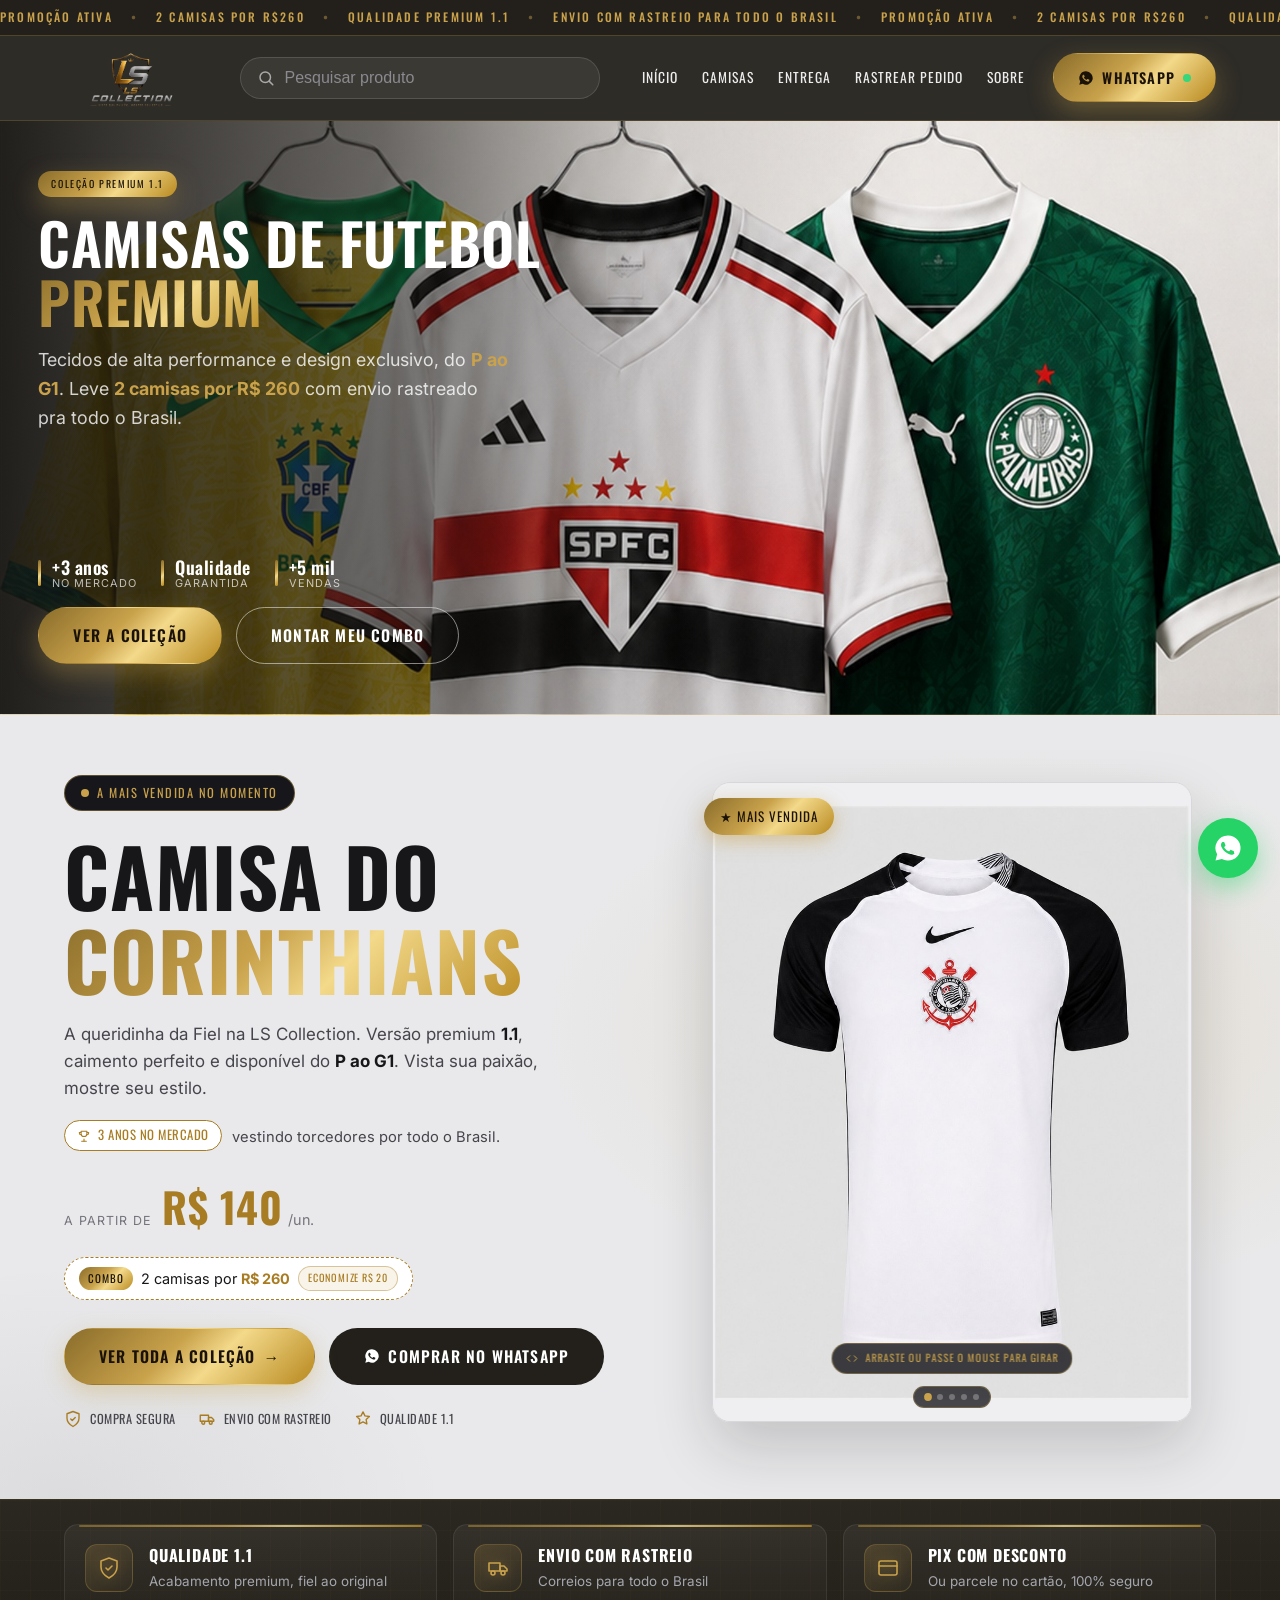
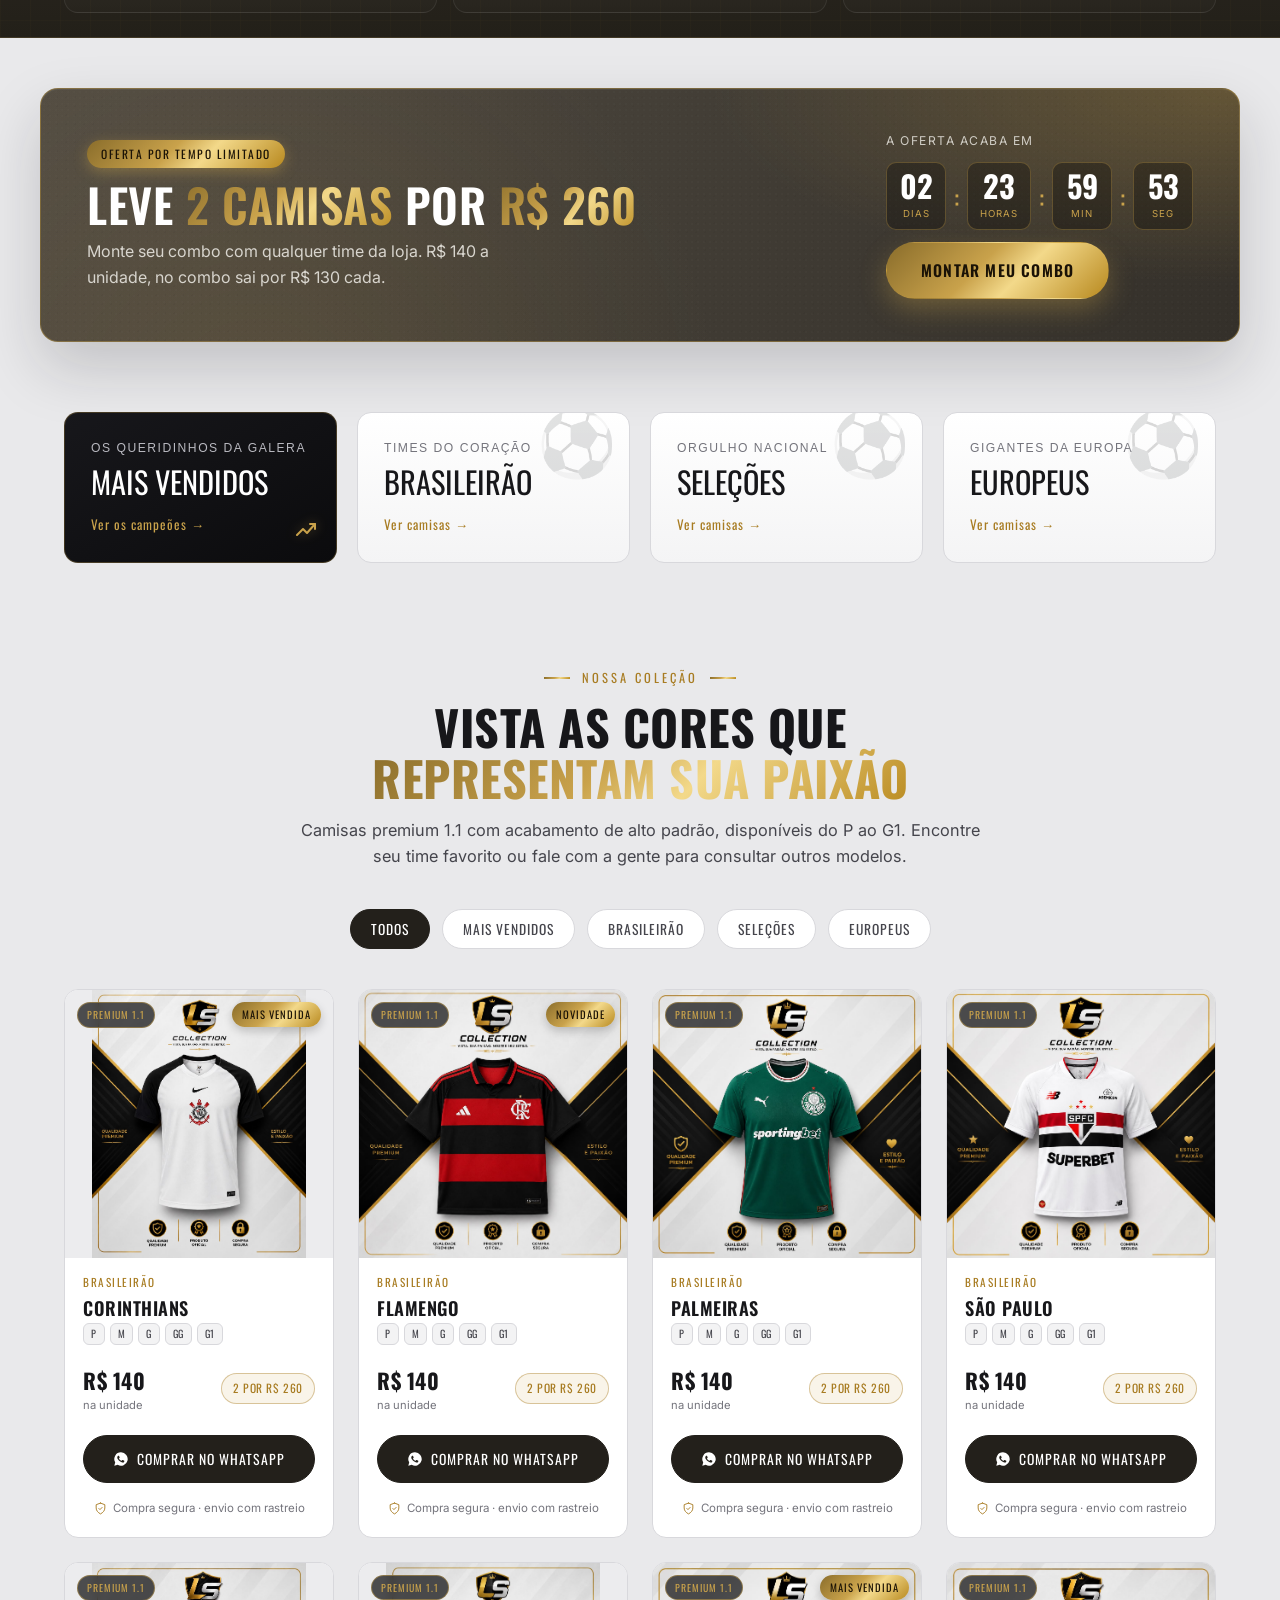
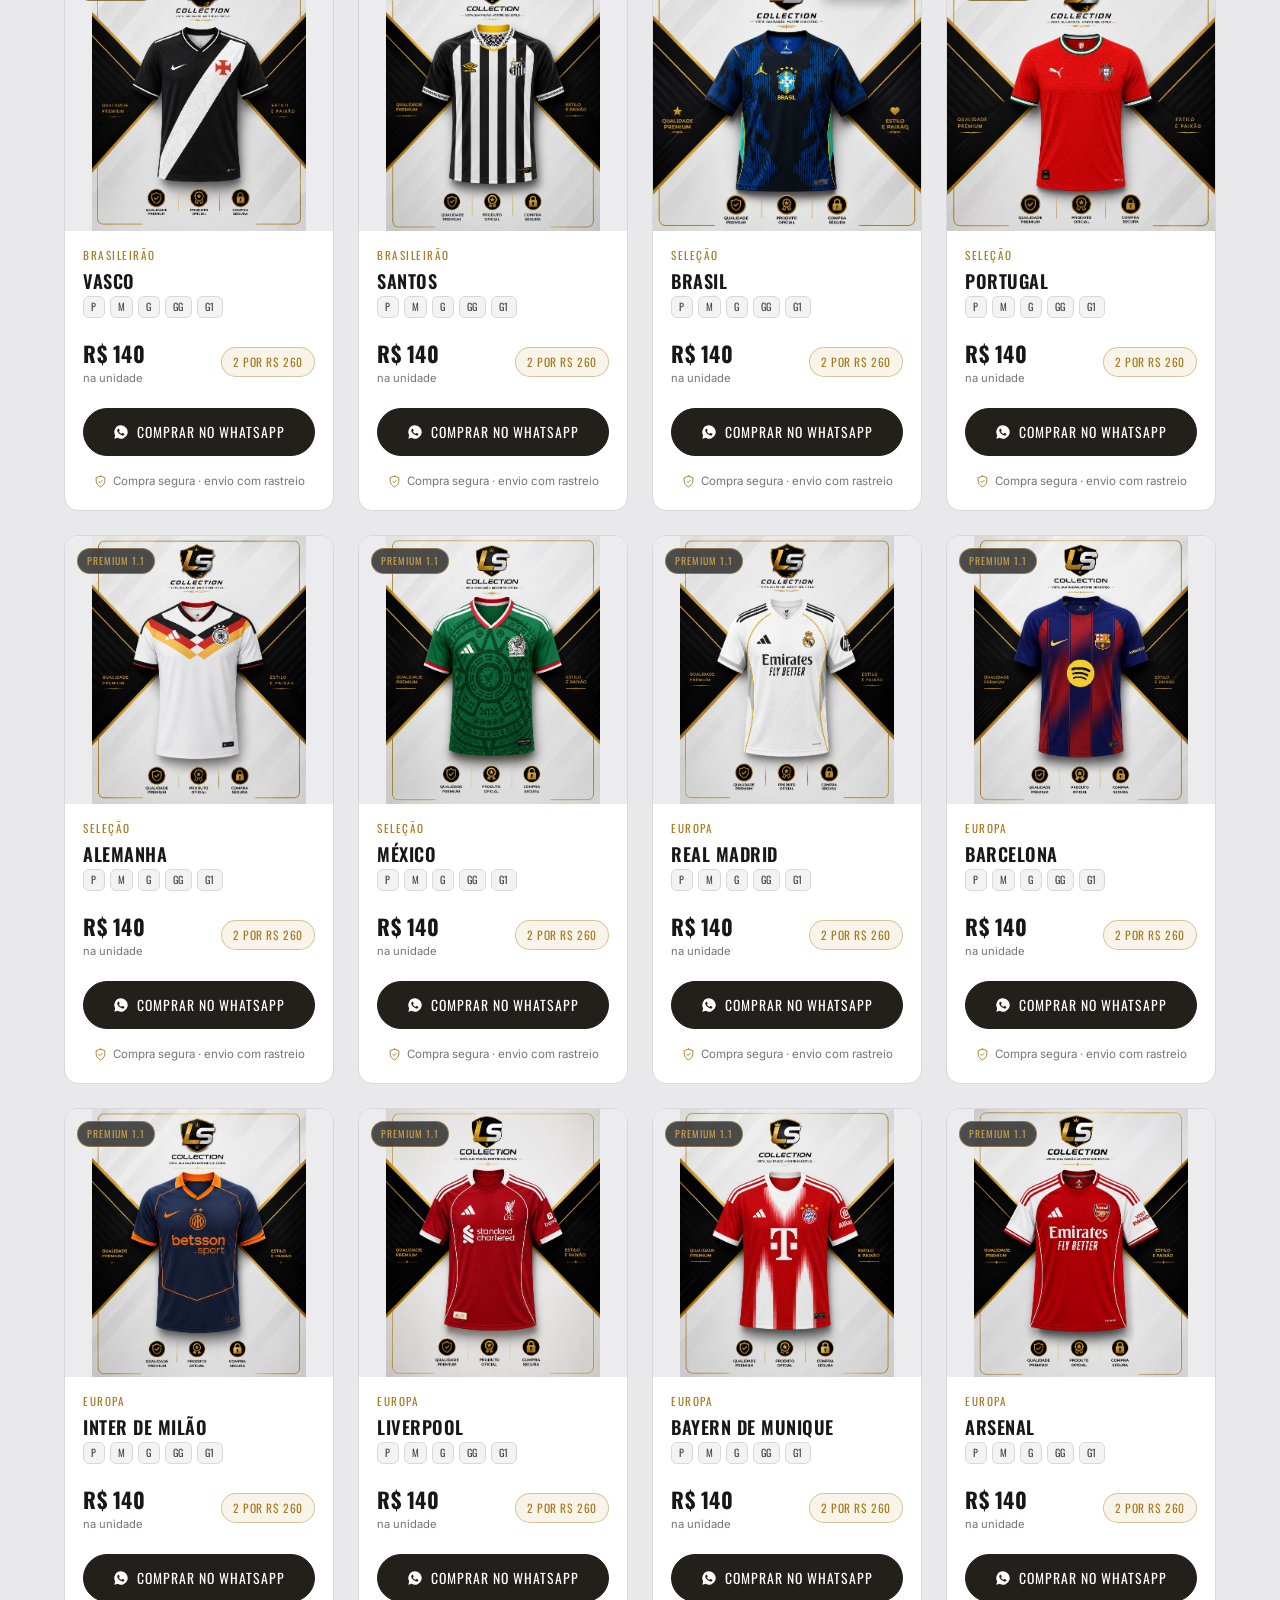
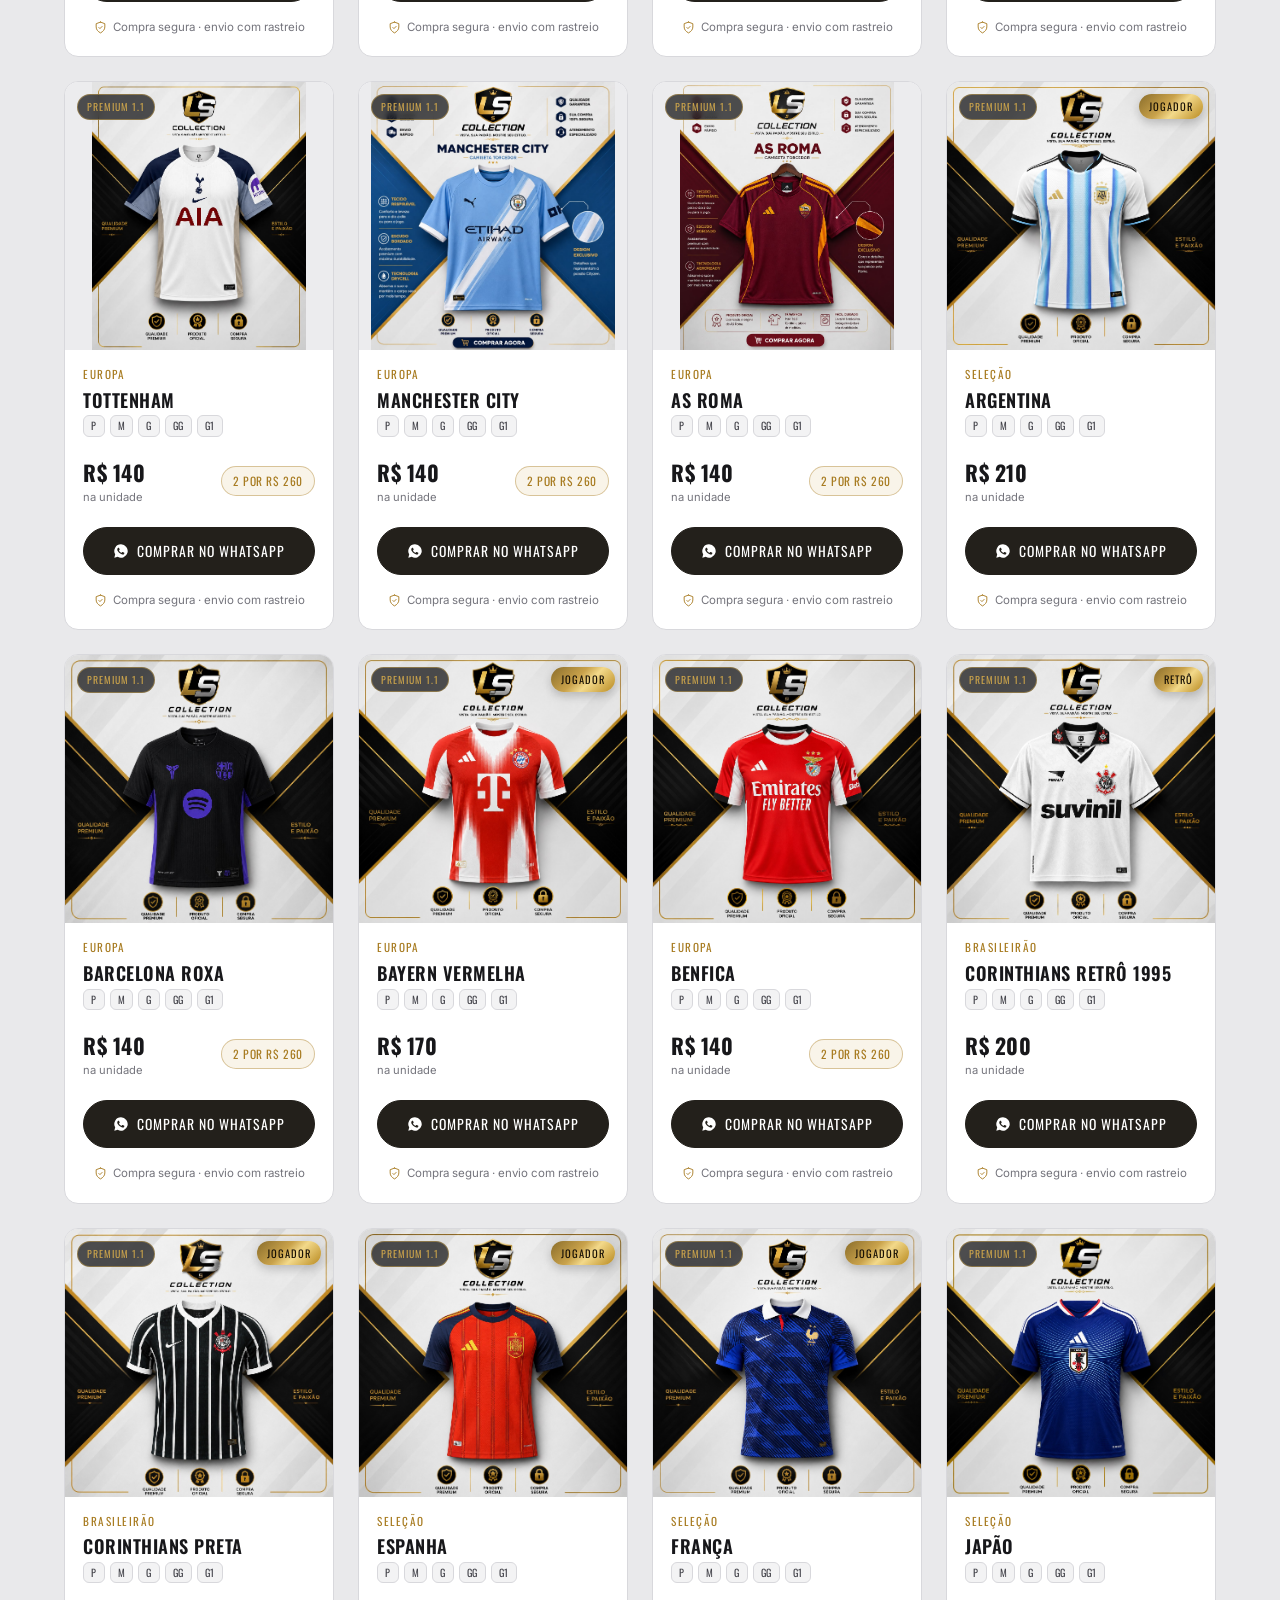
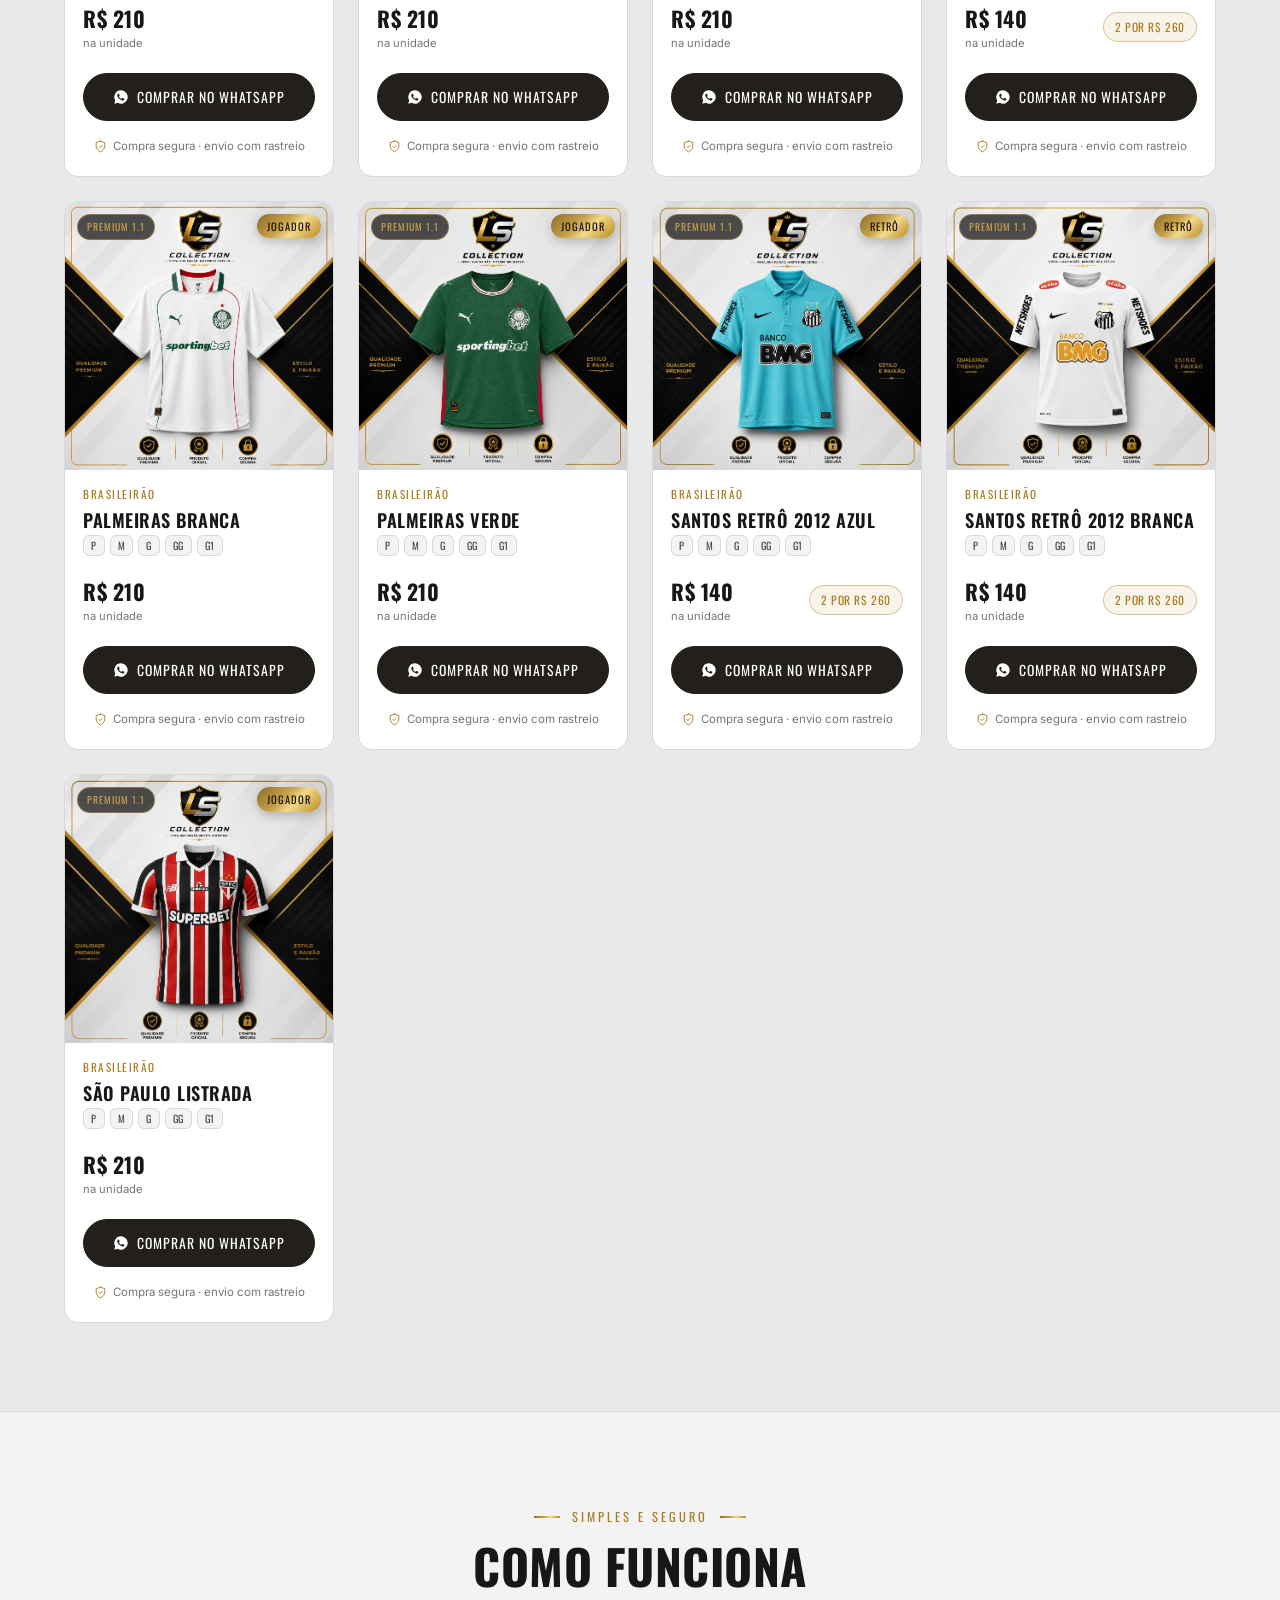
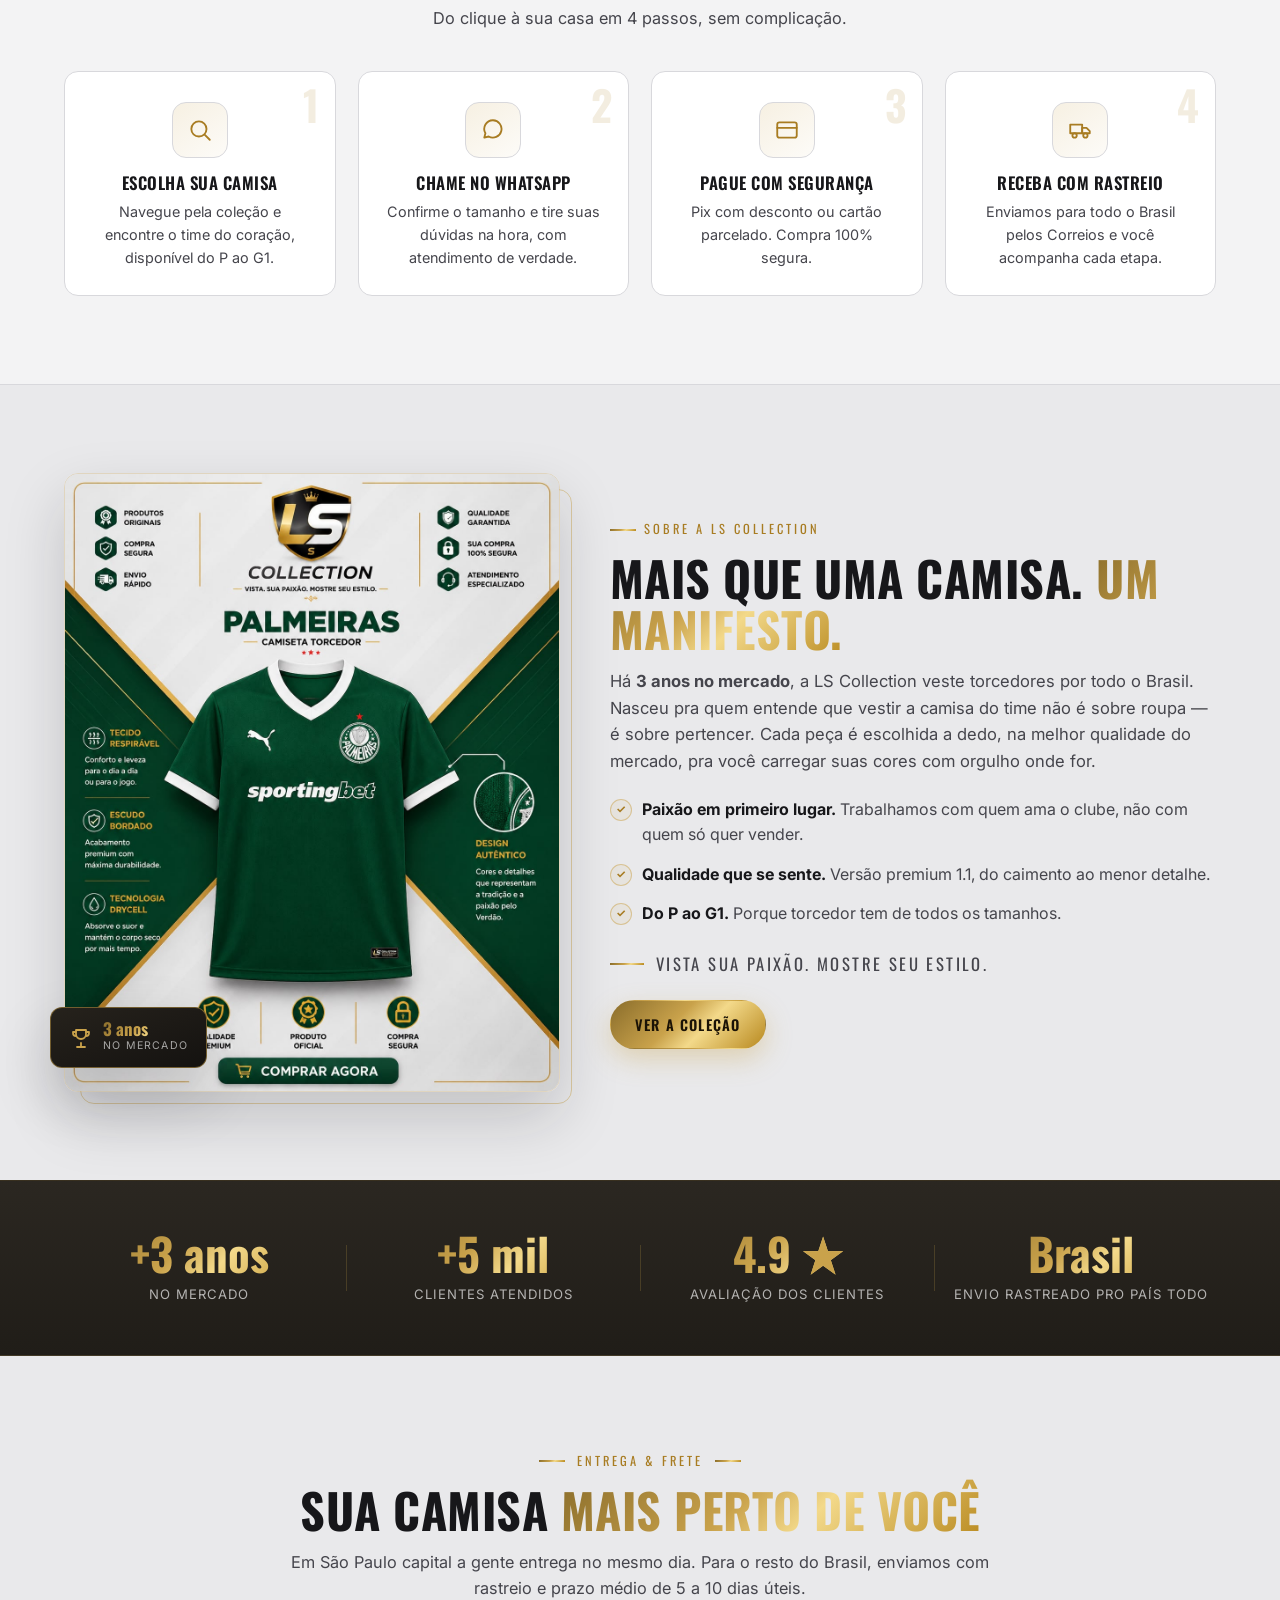
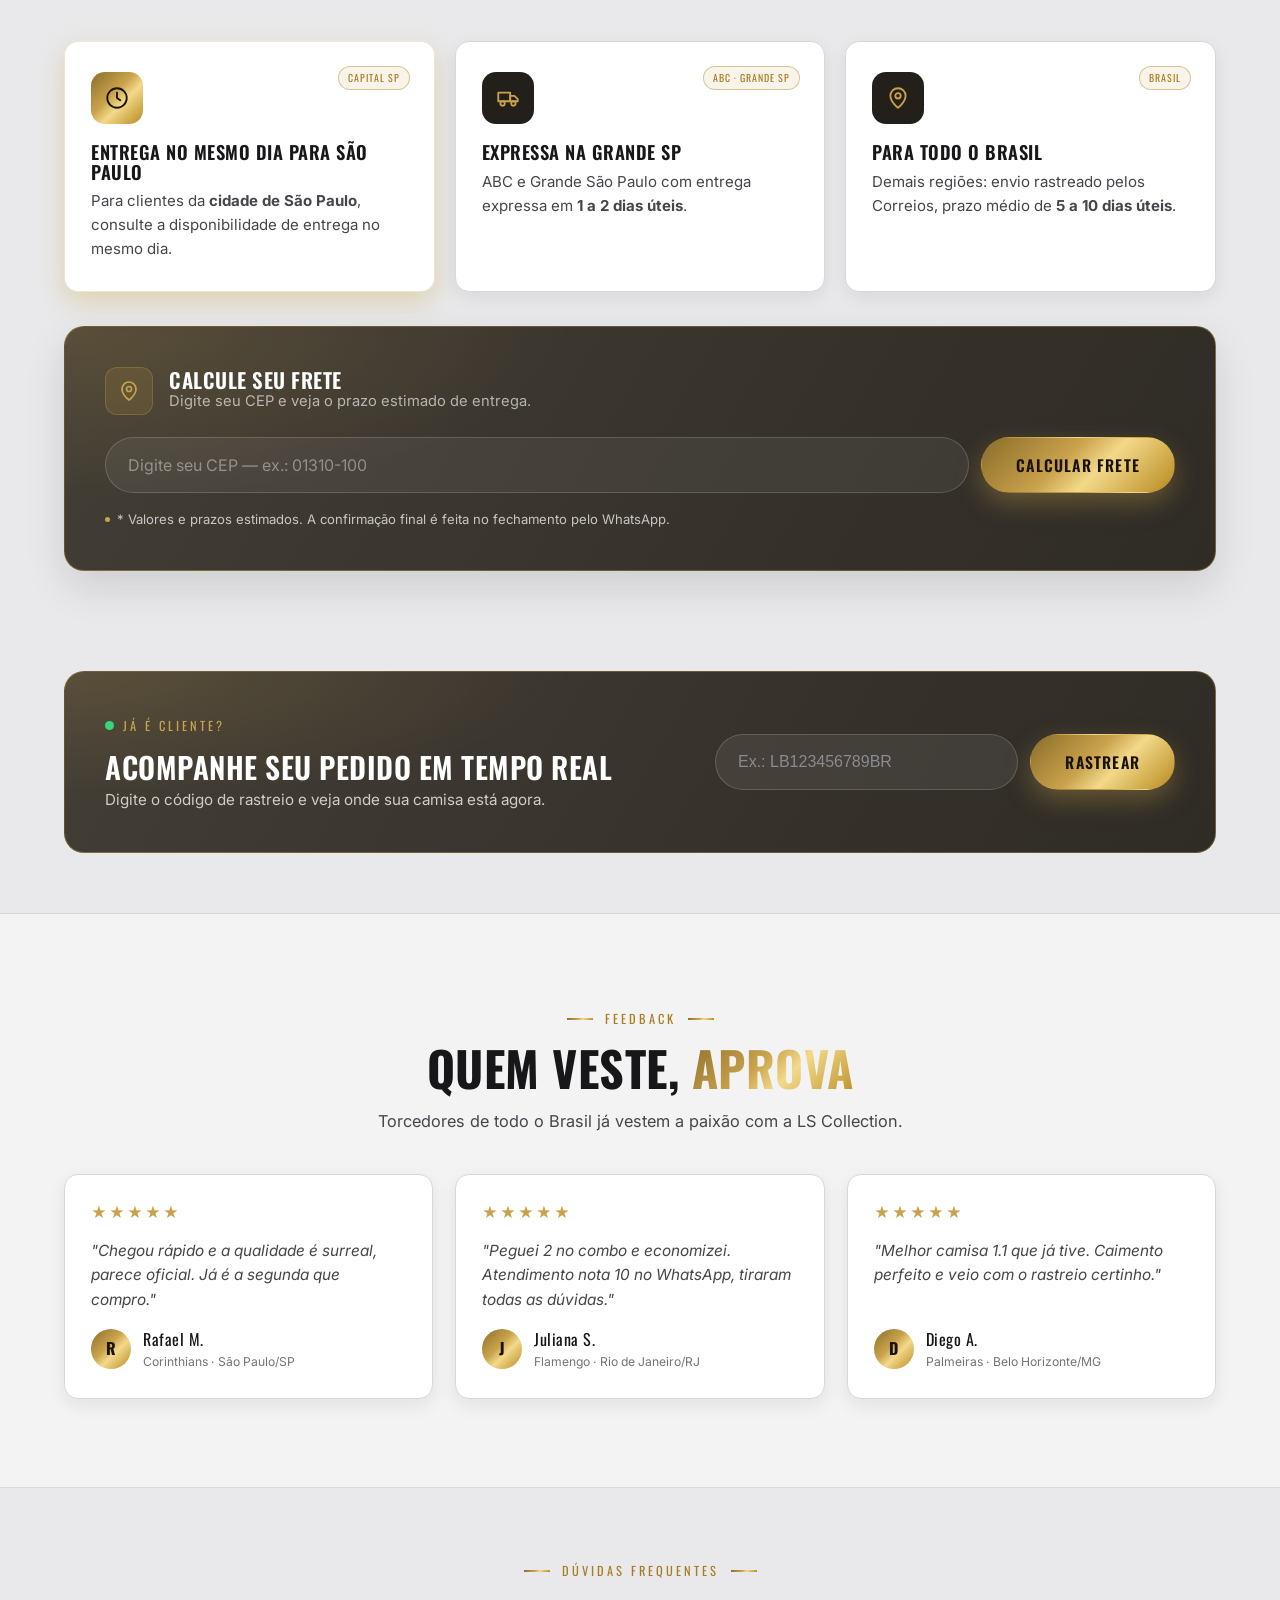
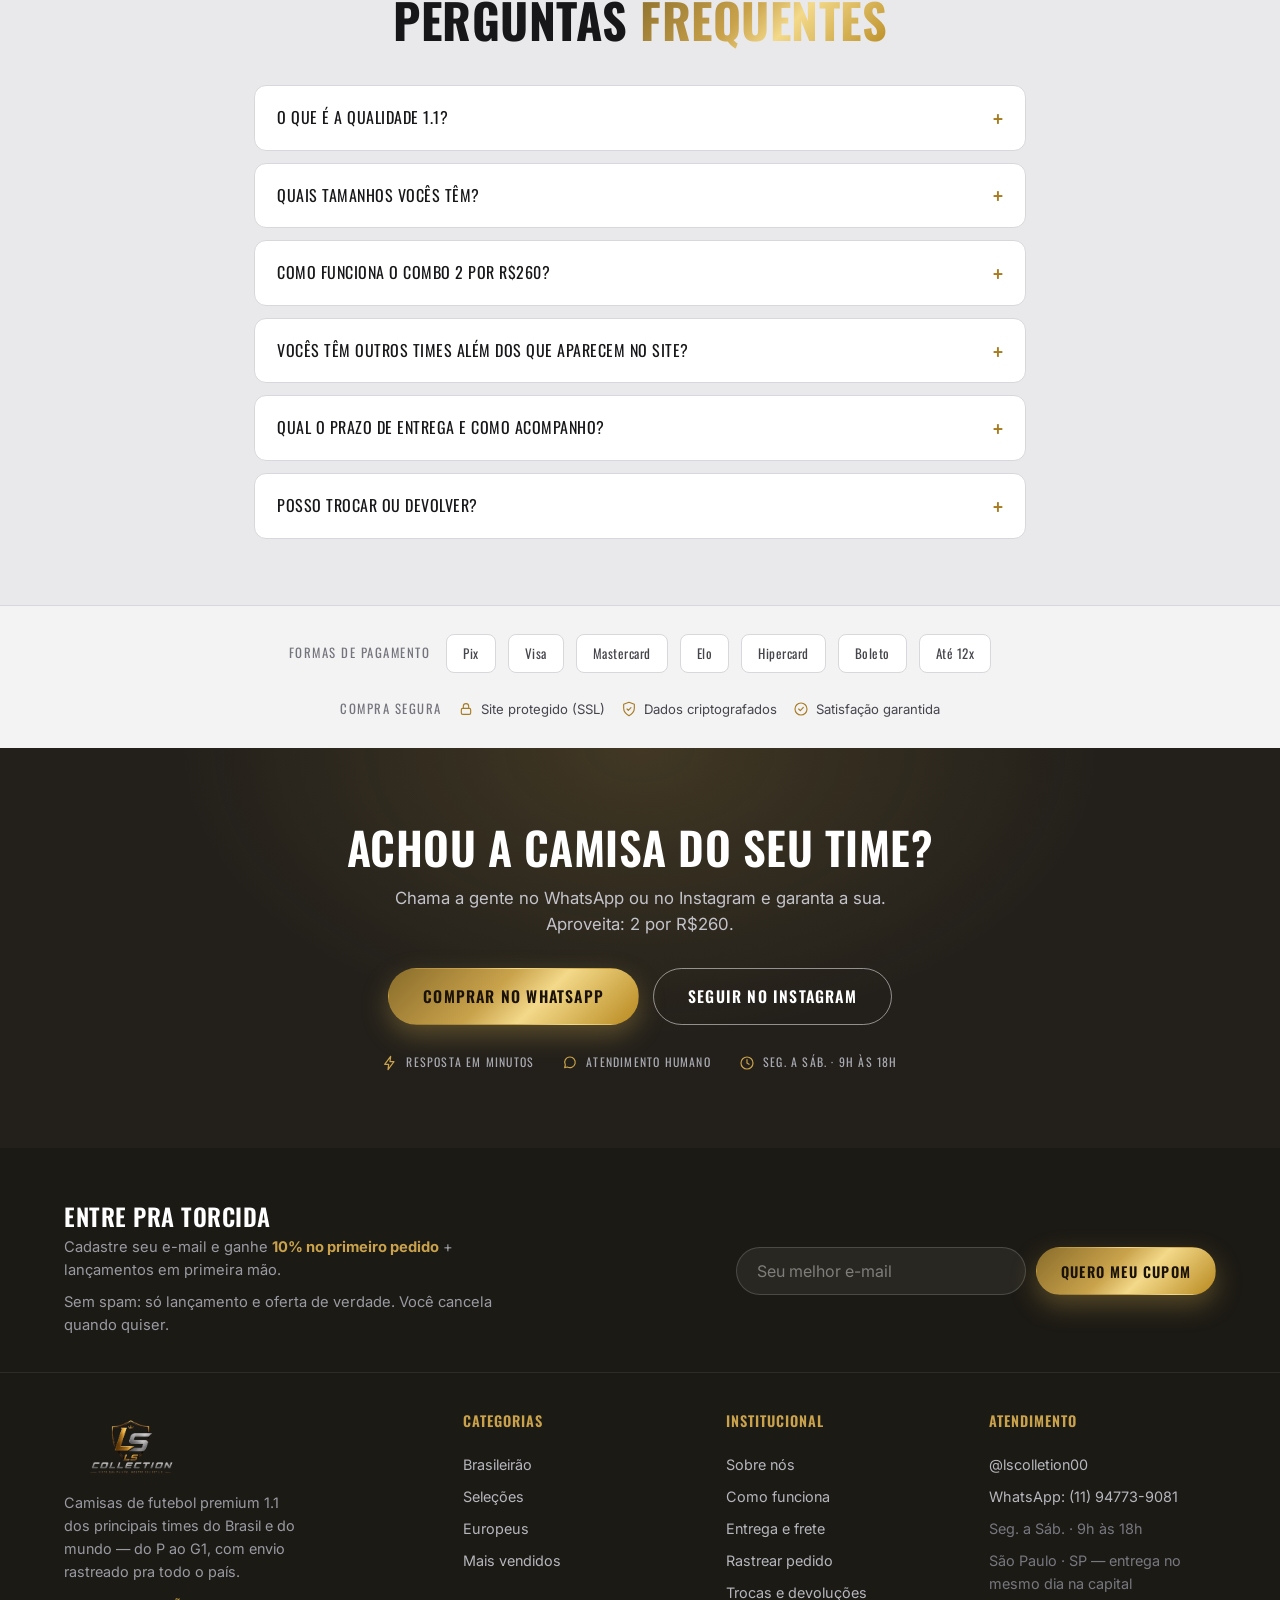
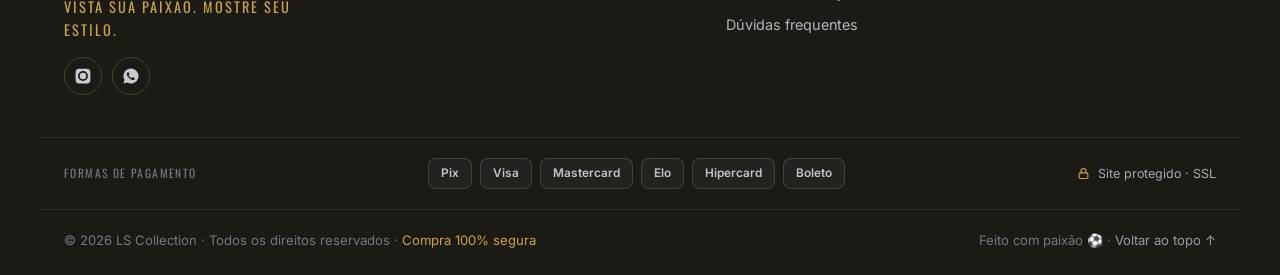
==== commit 69ffb948: "mobile: banner com corte proprio sem texto embutido + CTAs full-width + scrim ajustado (v5) Co-Autho" ====
--- a/index.html
+++ b/index.html
@@ -18,7 +18,7 @@
   <link rel="preconnect" href="https://fonts.gstatic.com" crossorigin />
   <link href="https://fonts.googleapis.com/css2?family=Oswald:wght@400;500;600;700&family=Inter:wght@400;500;600;700&display=swap" rel="stylesheet" />
 
-  <link rel="stylesheet" href="css/styles.css?v=4" />
+  <link rel="stylesheet" href="css/styles.css?v=5" />
 </head>
 <body>
 
@@ -544,6 +544,6 @@
     <svg viewBox="0 0 24 24" aria-hidden="true"><path d="M12 2a10 10 0 0 0-8.7 15l-1.3 5 5.1-1.3A10 10 0 1 0 12 2Zm5.3 14.1c-.2.6-1.3 1.2-1.8 1.2-.5.1-1 .1-1.7-.1-.4-.1-.9-.3-1.6-.6-2.8-1.2-4.6-4-4.7-4.2-.1-.2-1.1-1.5-1.1-2.8 0-1.3.7-2 .9-2.2.2-.3.5-.3.7-.3h.5c.2 0 .4 0 .6.5l.8 1.9c.1.2.1.4 0 .6l-.3.5-.4.4c-.1.1-.3.3-.1.6.1.3.7 1.1 1.4 1.8.9.8 1.7 1.1 2 1.2.2.1.4.1.6-.1l.8-.9c.2-.2.4-.2.6-.1l1.8.9c.2.1.4.2.5.3.1.3.1.6-.1 1.5Z"/></svg>
   </a>
 
-  <script src="js/script.js?v=4"></script>
+  <script src="js/script.js?v=5"></script>
 </body>
 </html>
--- a/css/styles.css
+++ b/css/styles.css
@@ -268,13 +268,17 @@
 .promo__stats span { font-size: 0.68rem; text-transform: uppercase; letter-spacing: 1px; color: rgba(255,255,255,.7); }
 
 @media (max-width: 760px) {
-  .promo { background-position: center 58%; min-height: clamp(420px, 74vh, 560px); }
-  .promo__scrim { background: linear-gradient(180deg, rgba(16,14,11,.72), rgba(16,14,11,.55)); }
+  /* imagem própria pro mobile: corte sem o texto embutido da arte (banner-mobile.jpg) */
+  .promo { background-image: url('../assets/banner-mobile.jpg'); background-position: center 24%; min-height: clamp(430px, 72vh, 560px); }
+  .promo__scrim { background: linear-gradient(180deg, rgba(16,14,11,.66) 0%, rgba(16,14,11,.55) 45%, rgba(16,14,11,.78) 100%); }
   .promo__inner { padding-left: 20px; padding-right: 20px; } /* respiro lateral consistente com o container mobile */
   .promo__copy { display: block; max-width: 100%; text-align: center; margin: 0 auto; }
   .promo__actions { justify-content: center; }
+  .promo__actions .btn { width: 100%; } /* CTAs empilhados, área de toque cheia */
   .promo__sub { margin-left: auto; margin-right: auto; }
-  .promo__stats { justify-content: center; }
+  .promo__stats { justify-content: center; gap: 10px 18px; }
+  .promo__stats li { padding-left: 11px; }
+  .promo__stats strong { font-size: 1rem; }
 }
 
 /* hero (claro) */
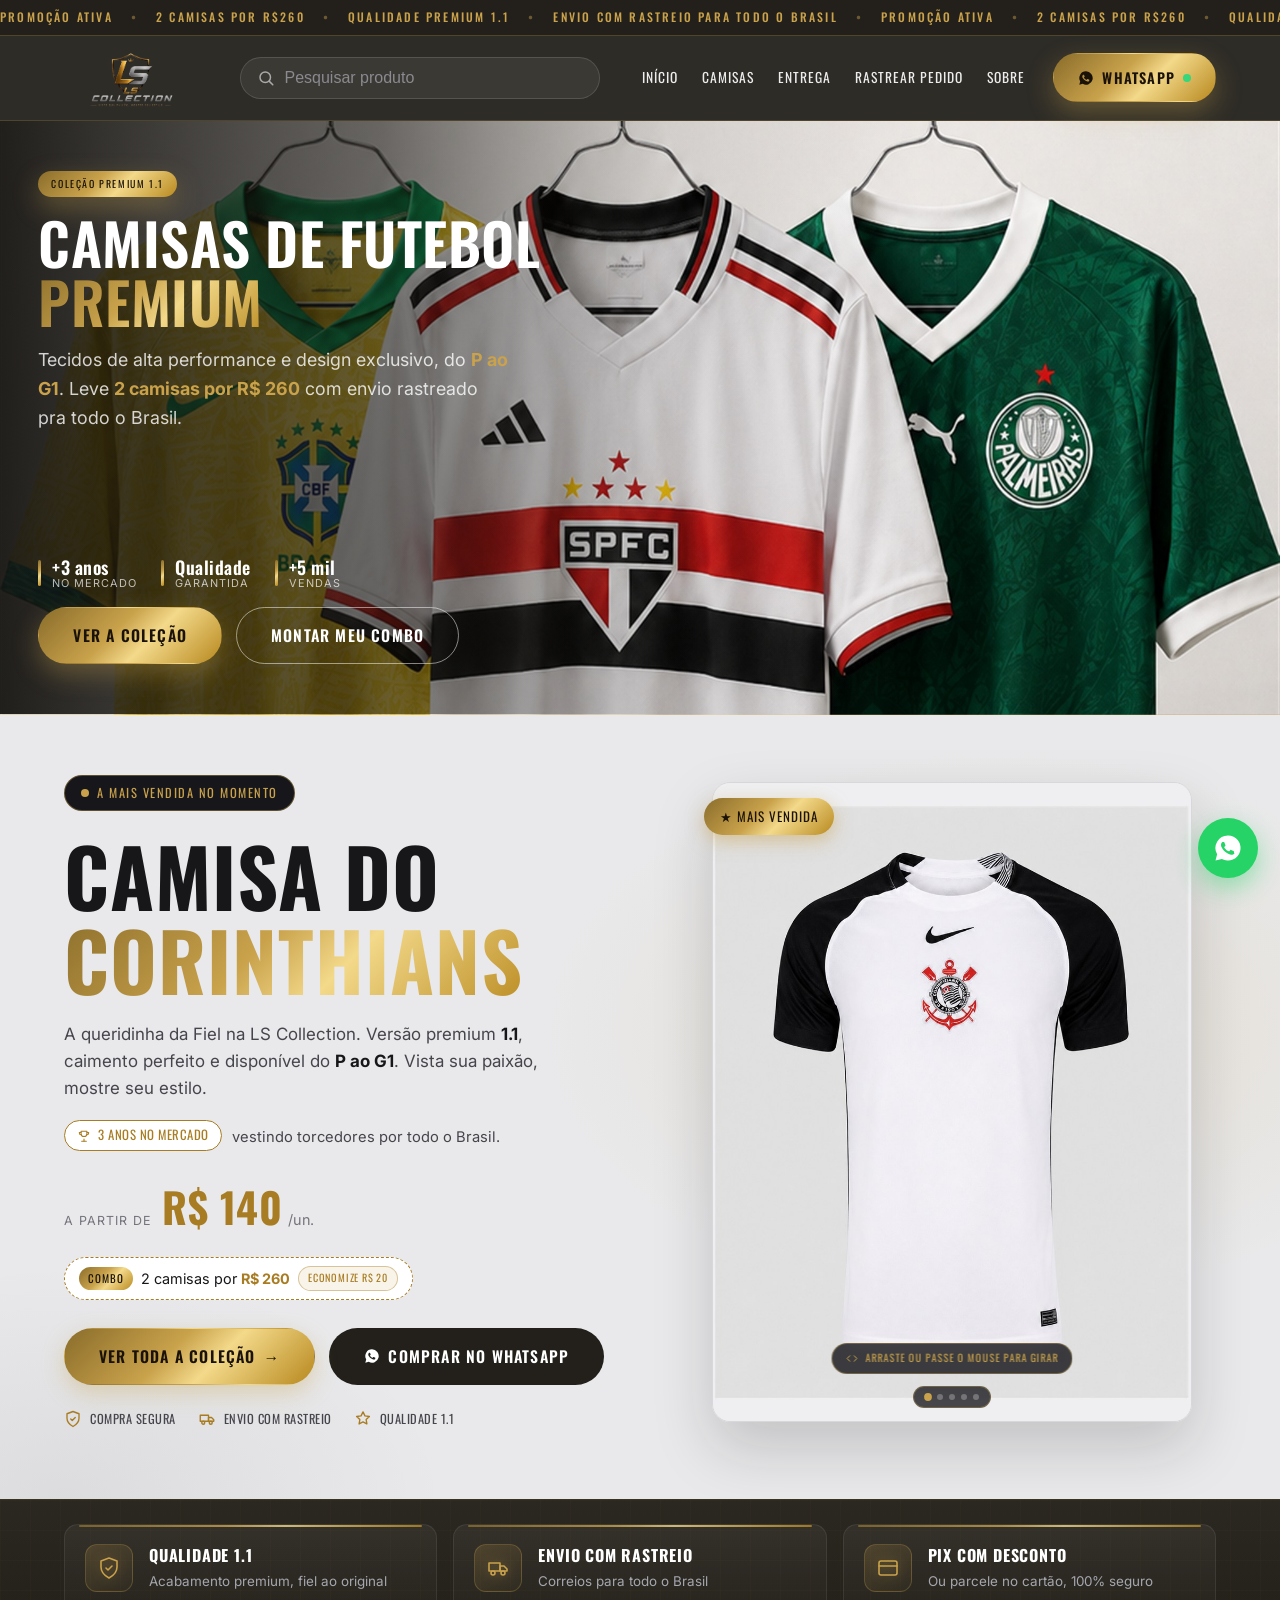
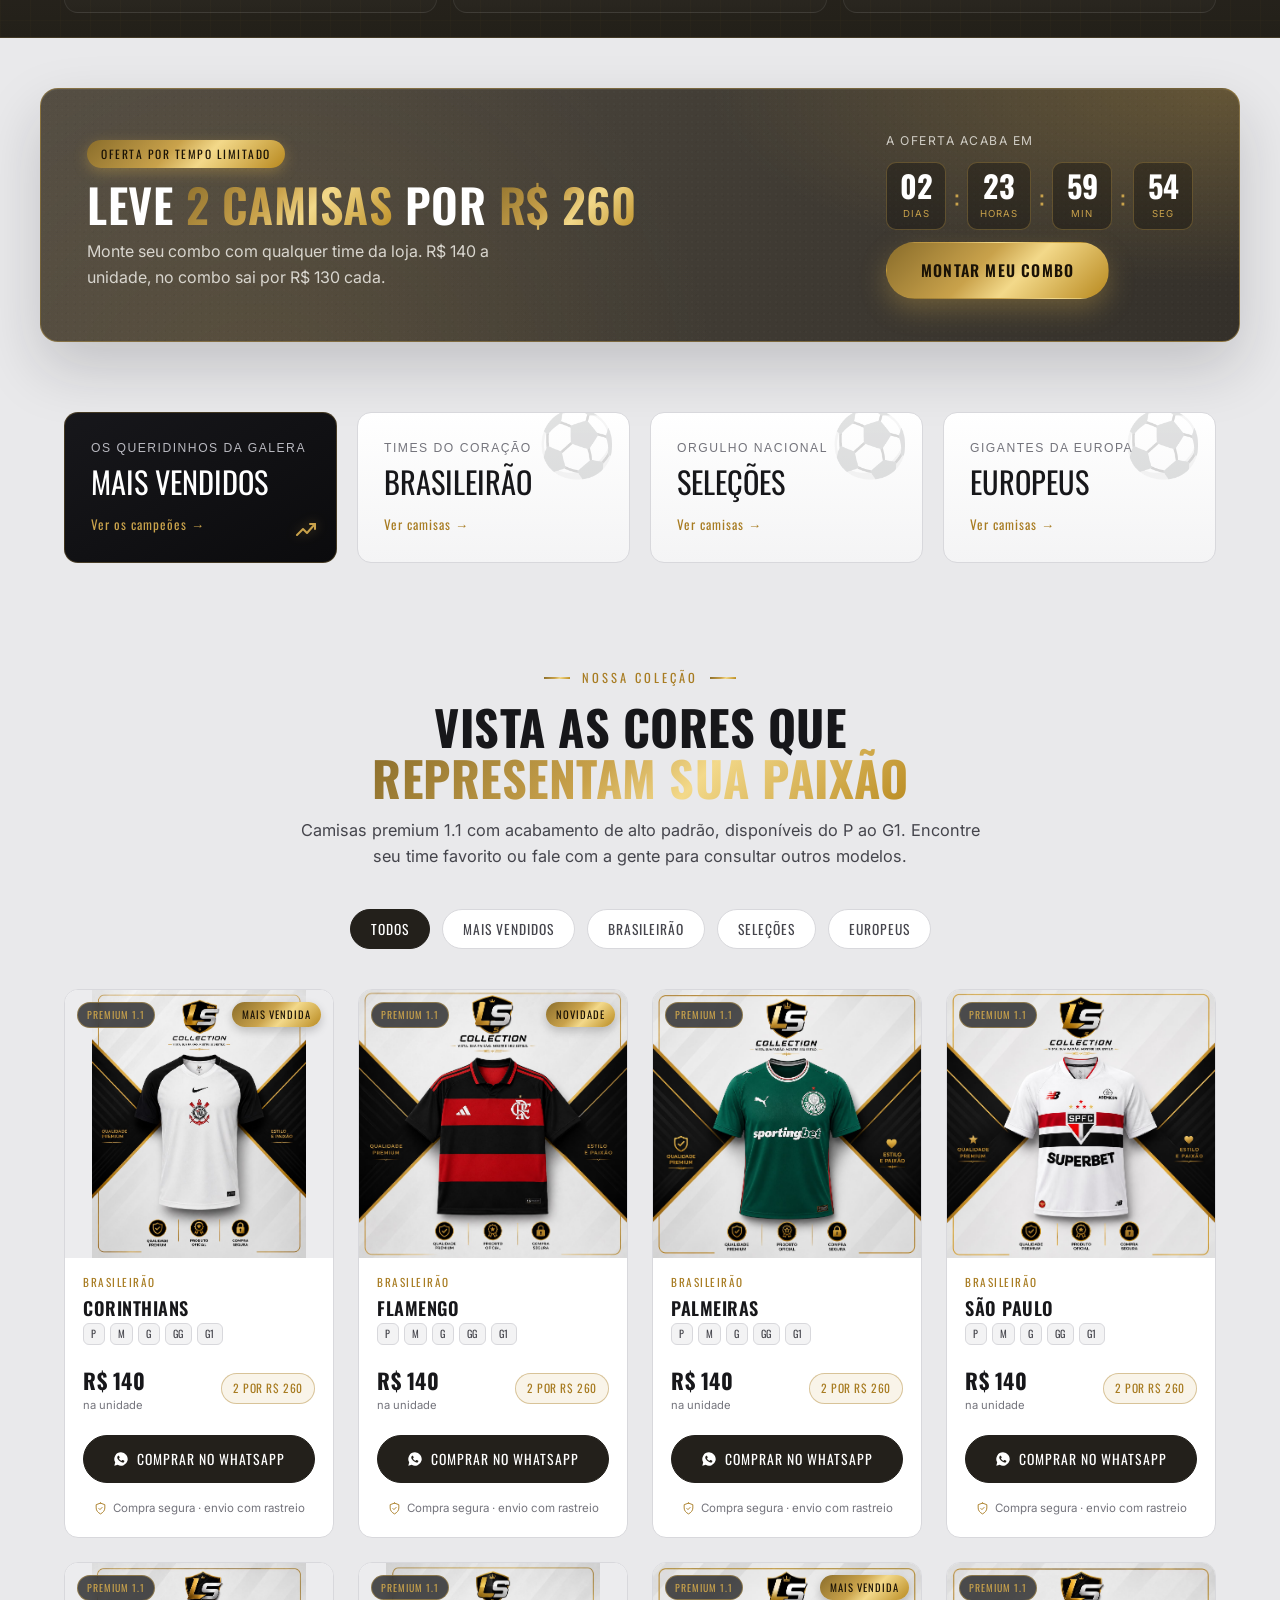
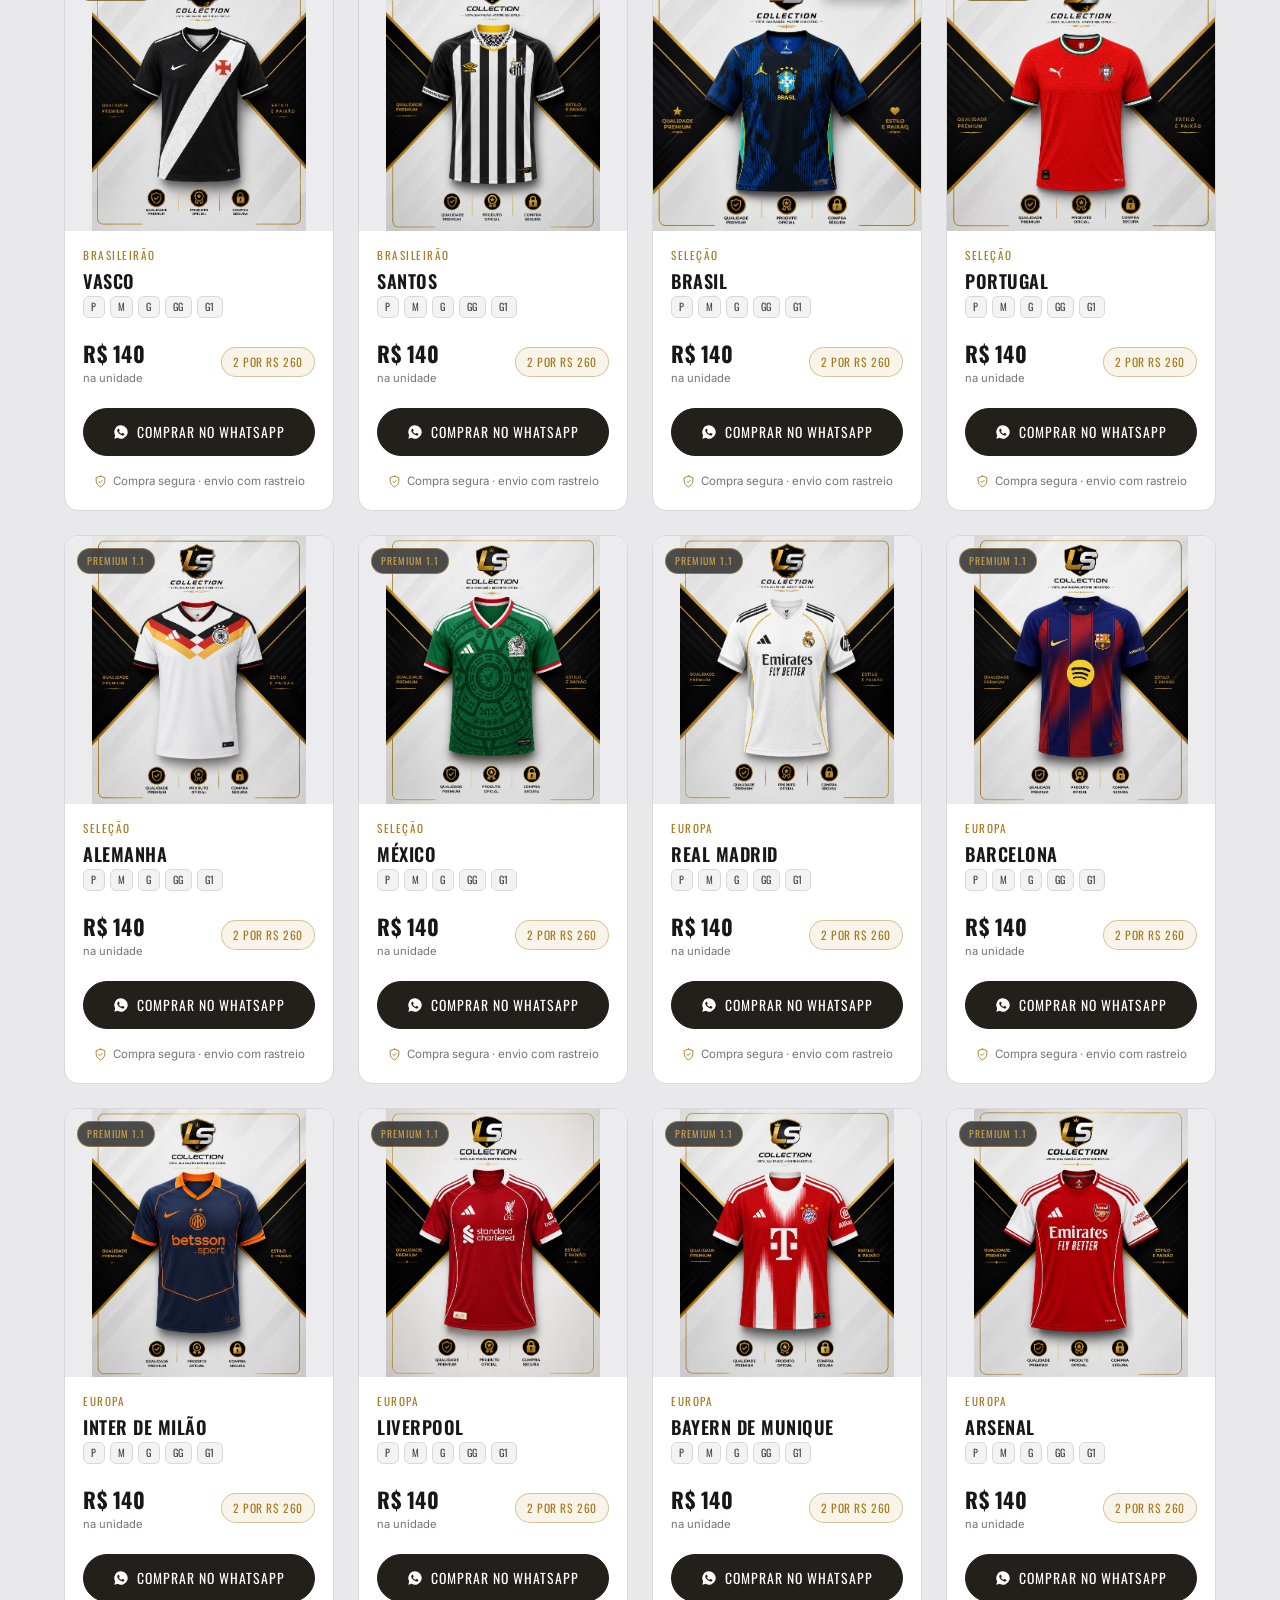
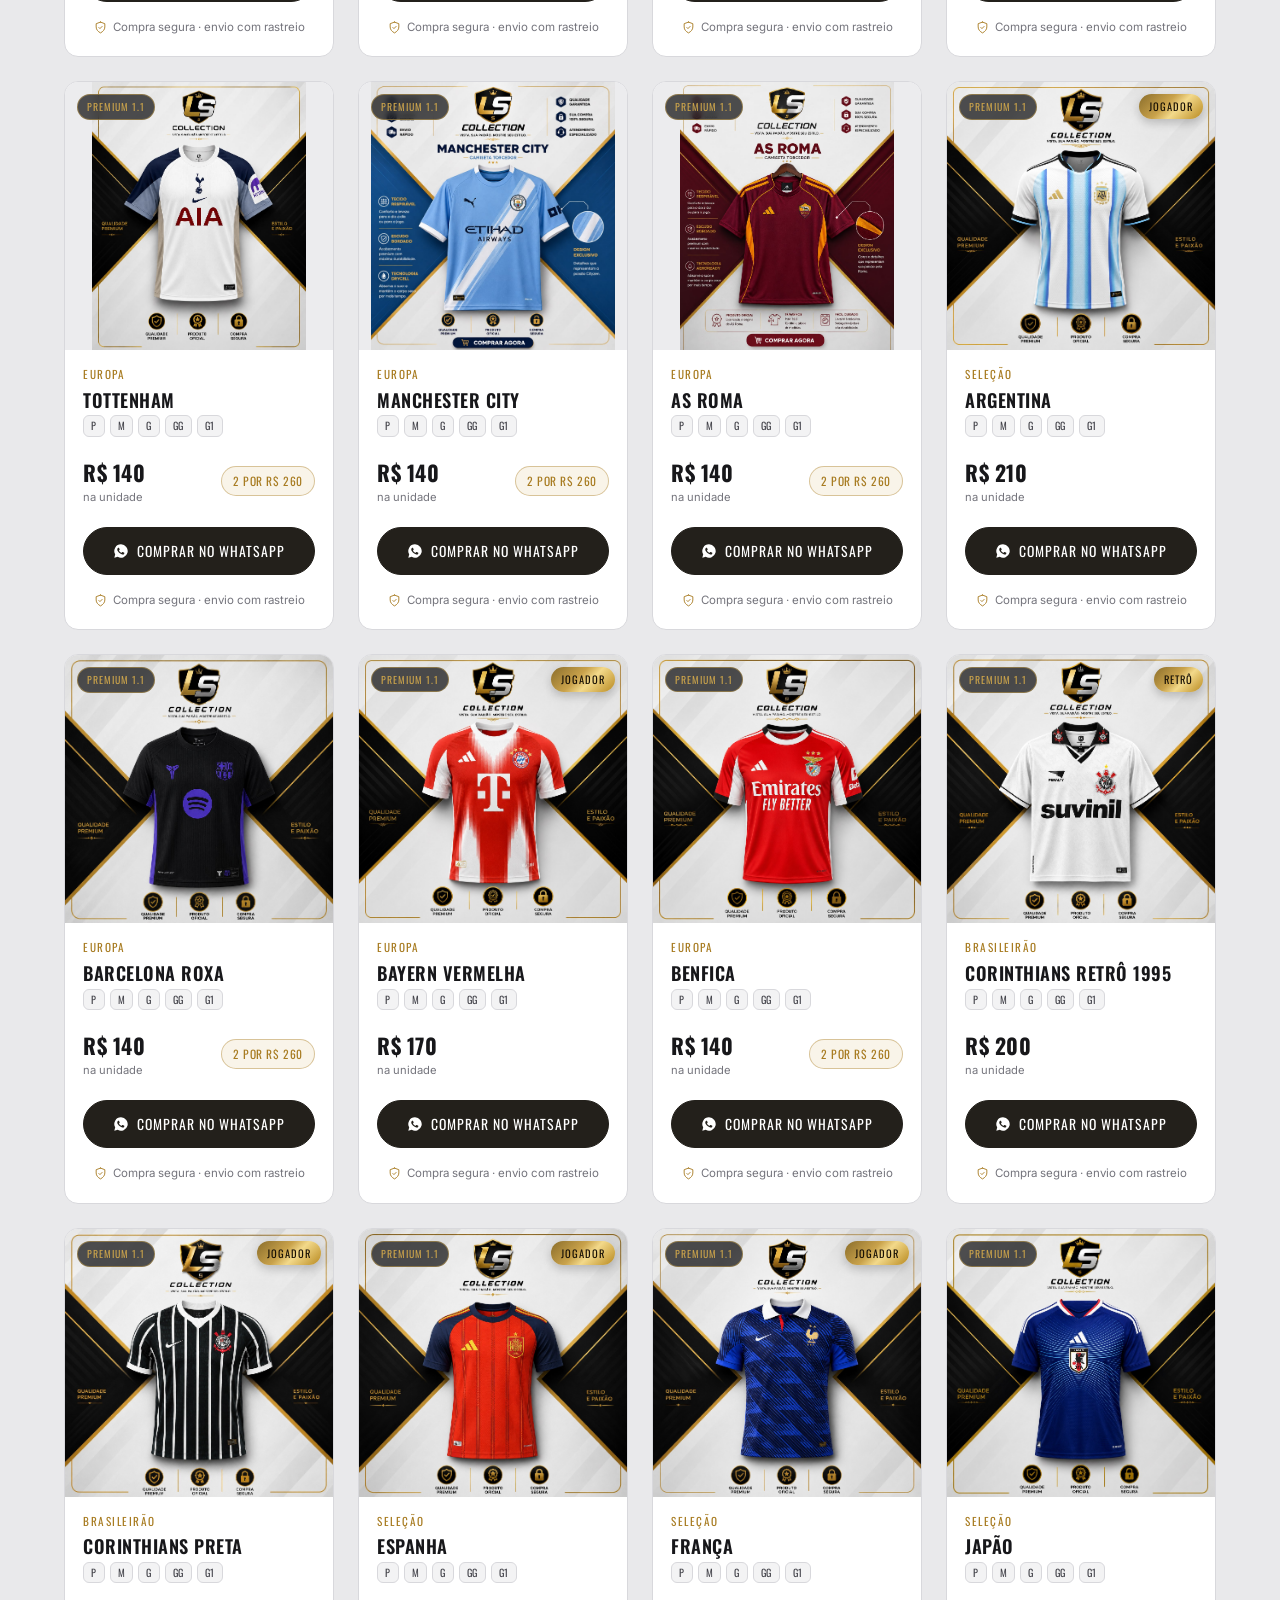
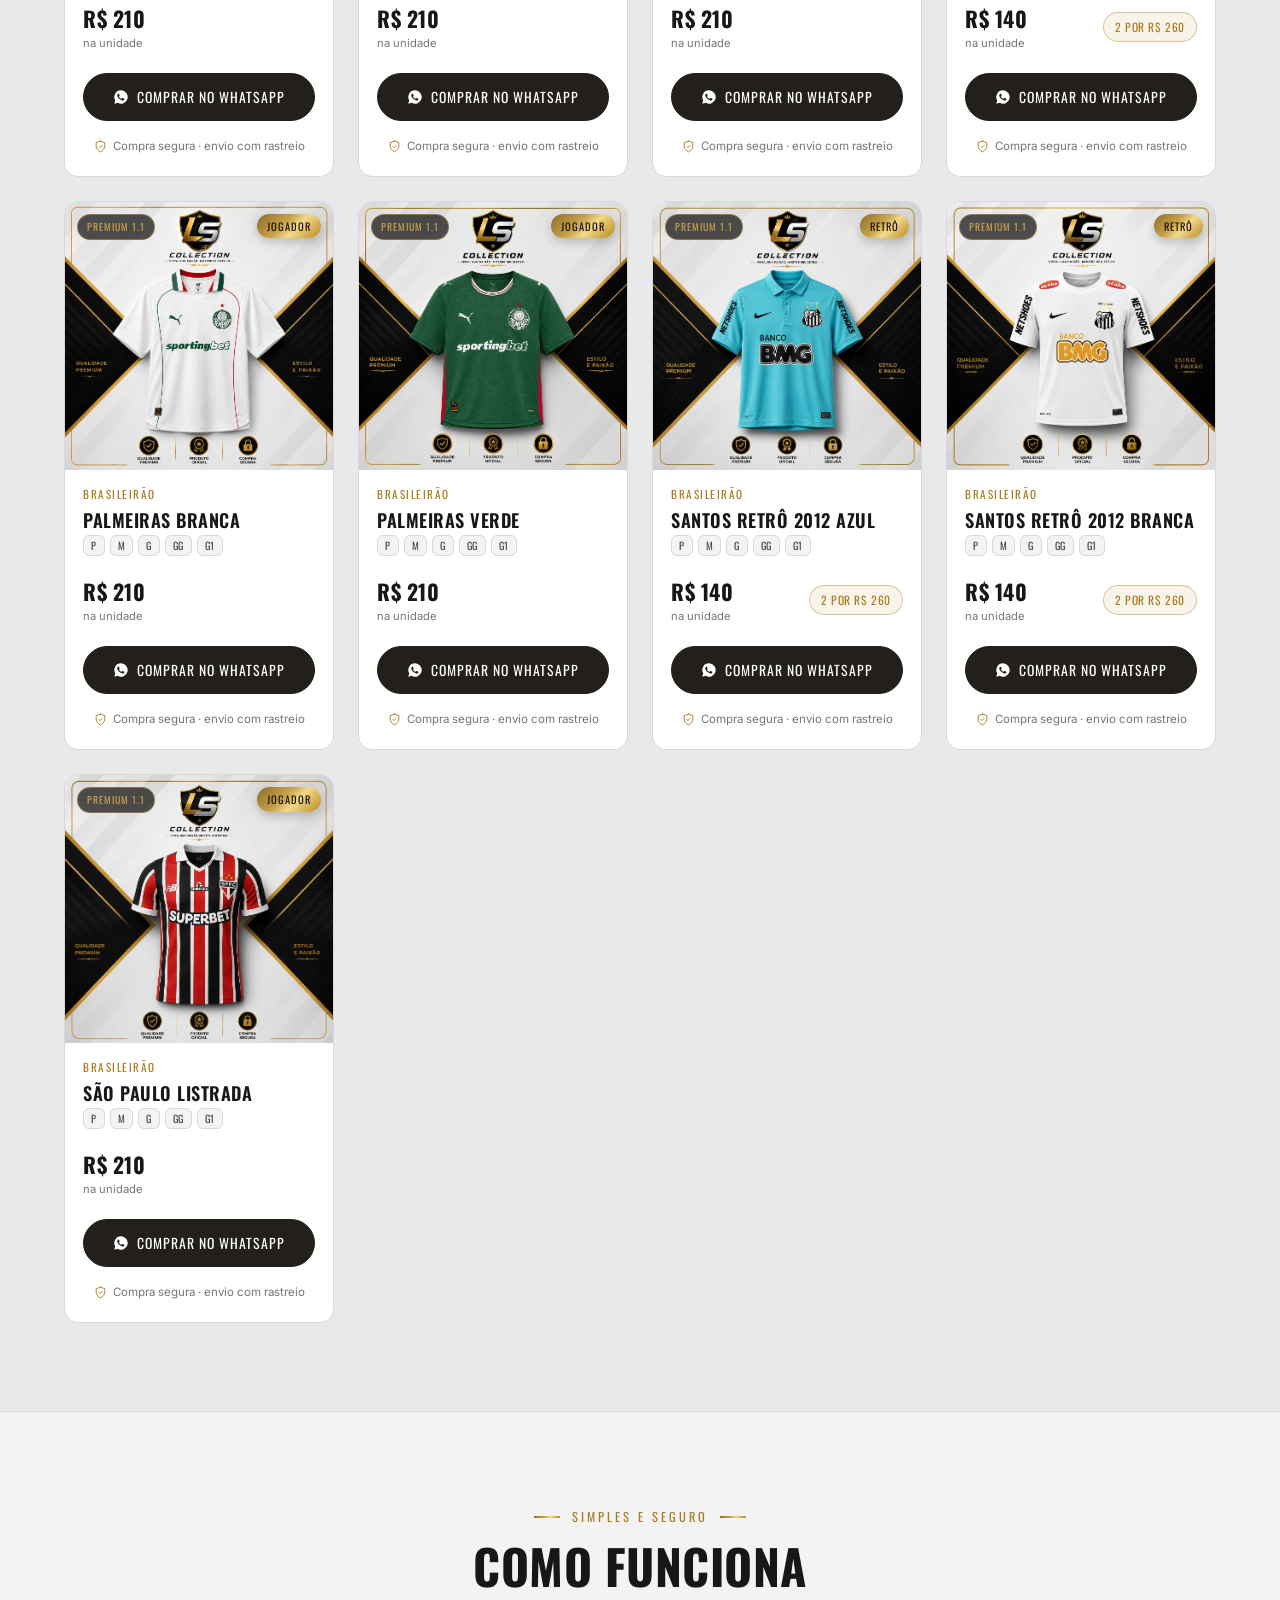
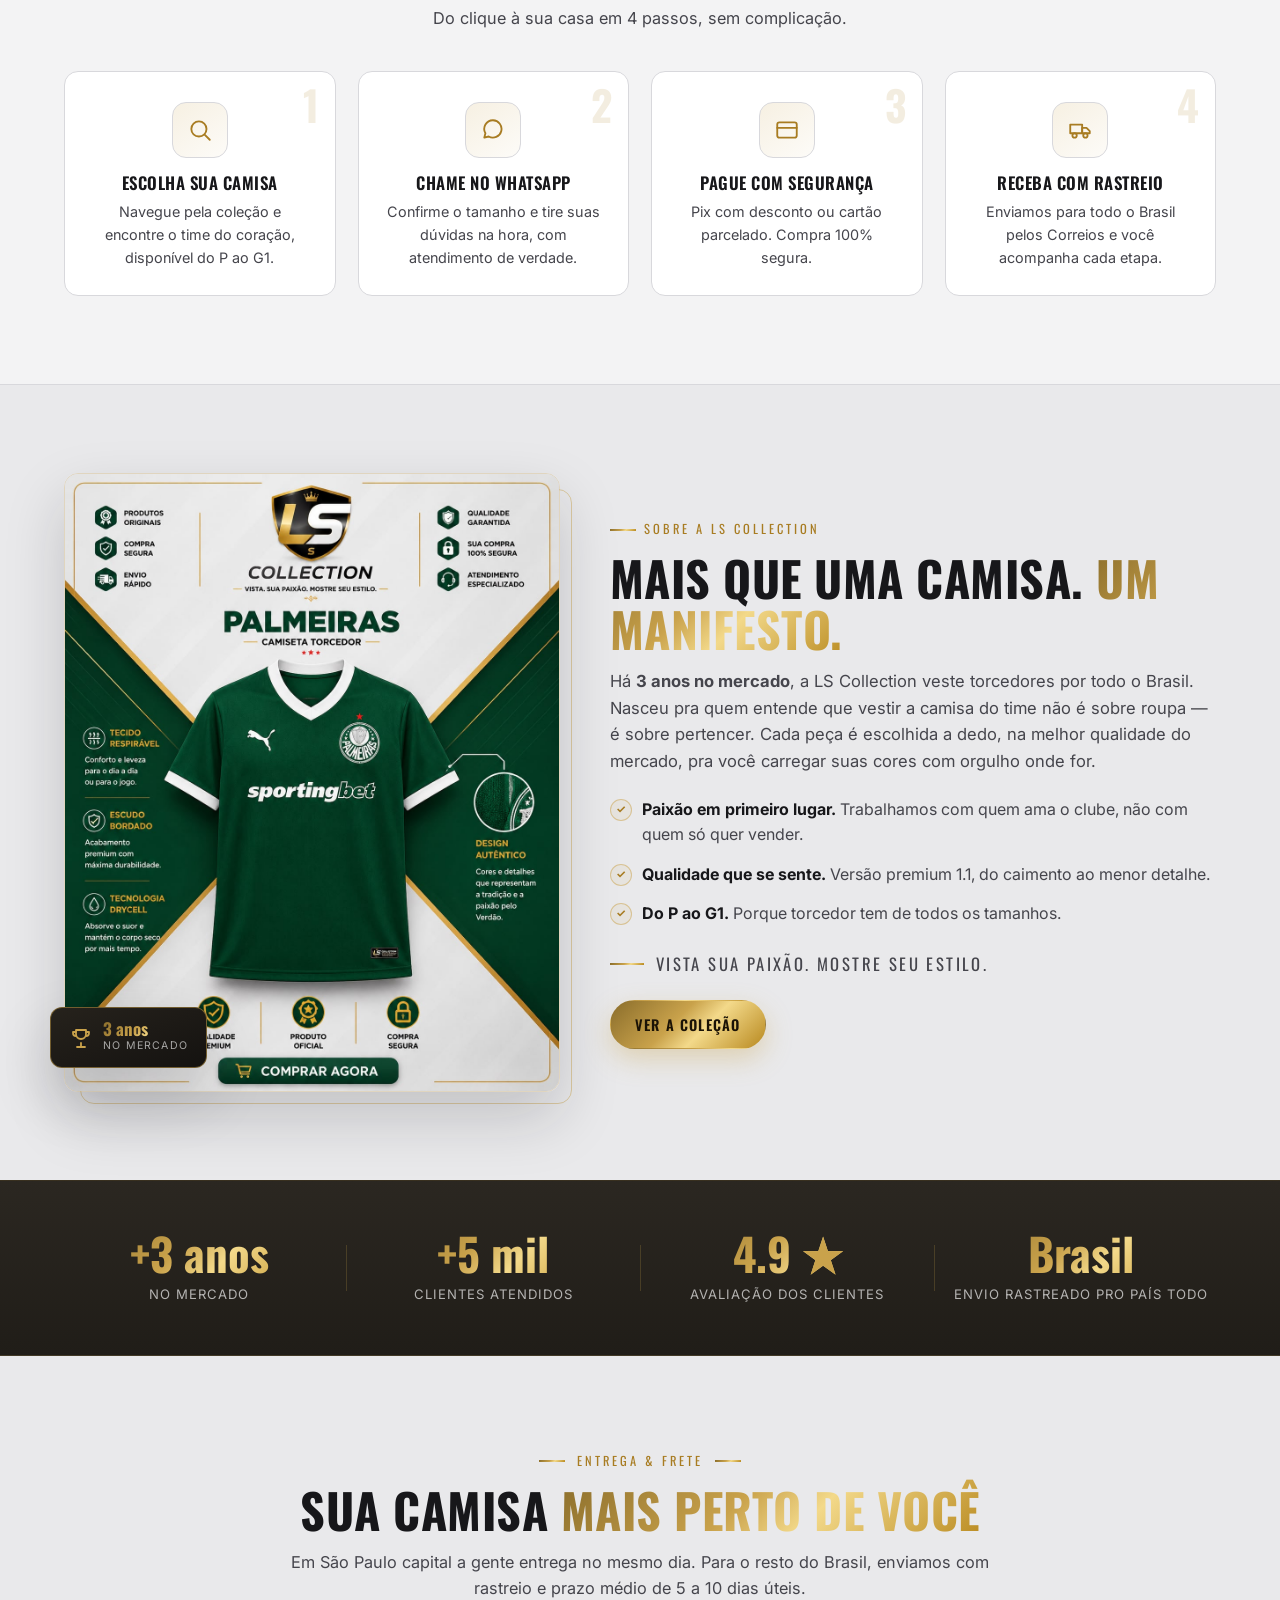
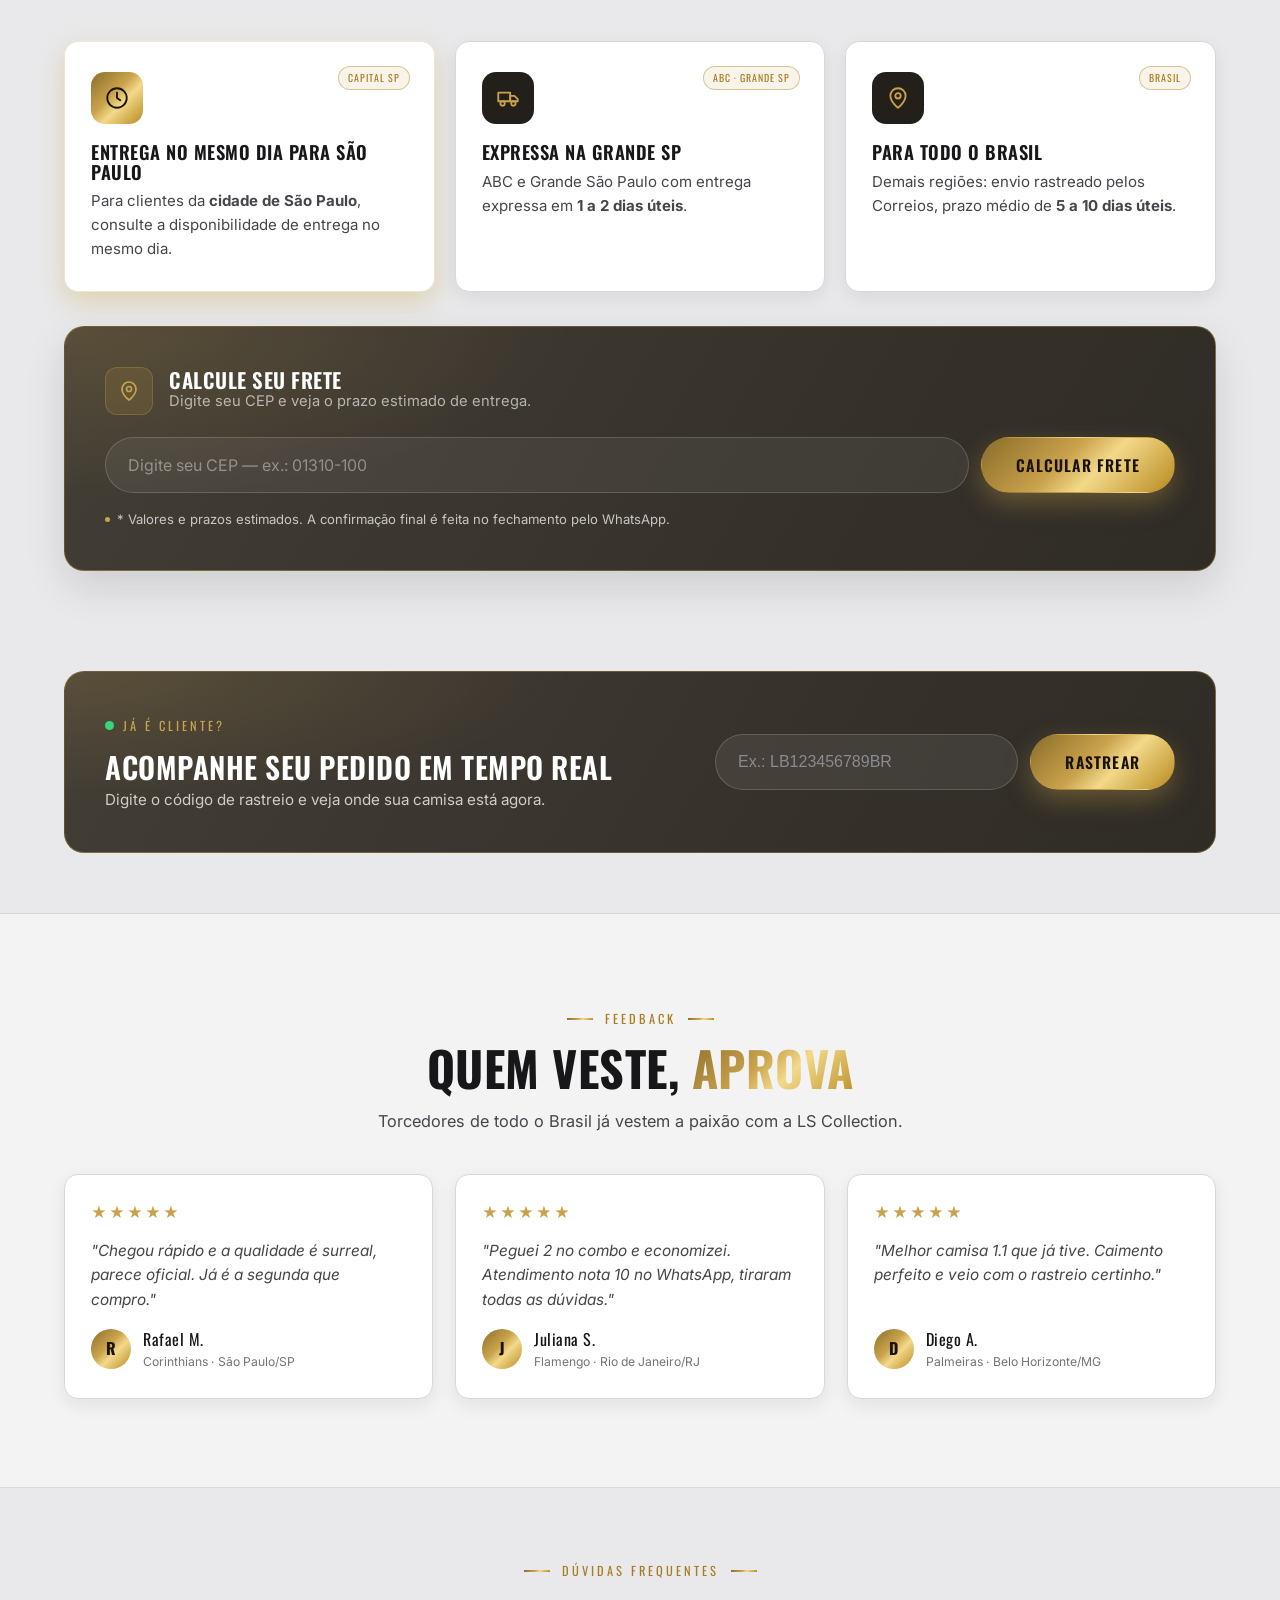
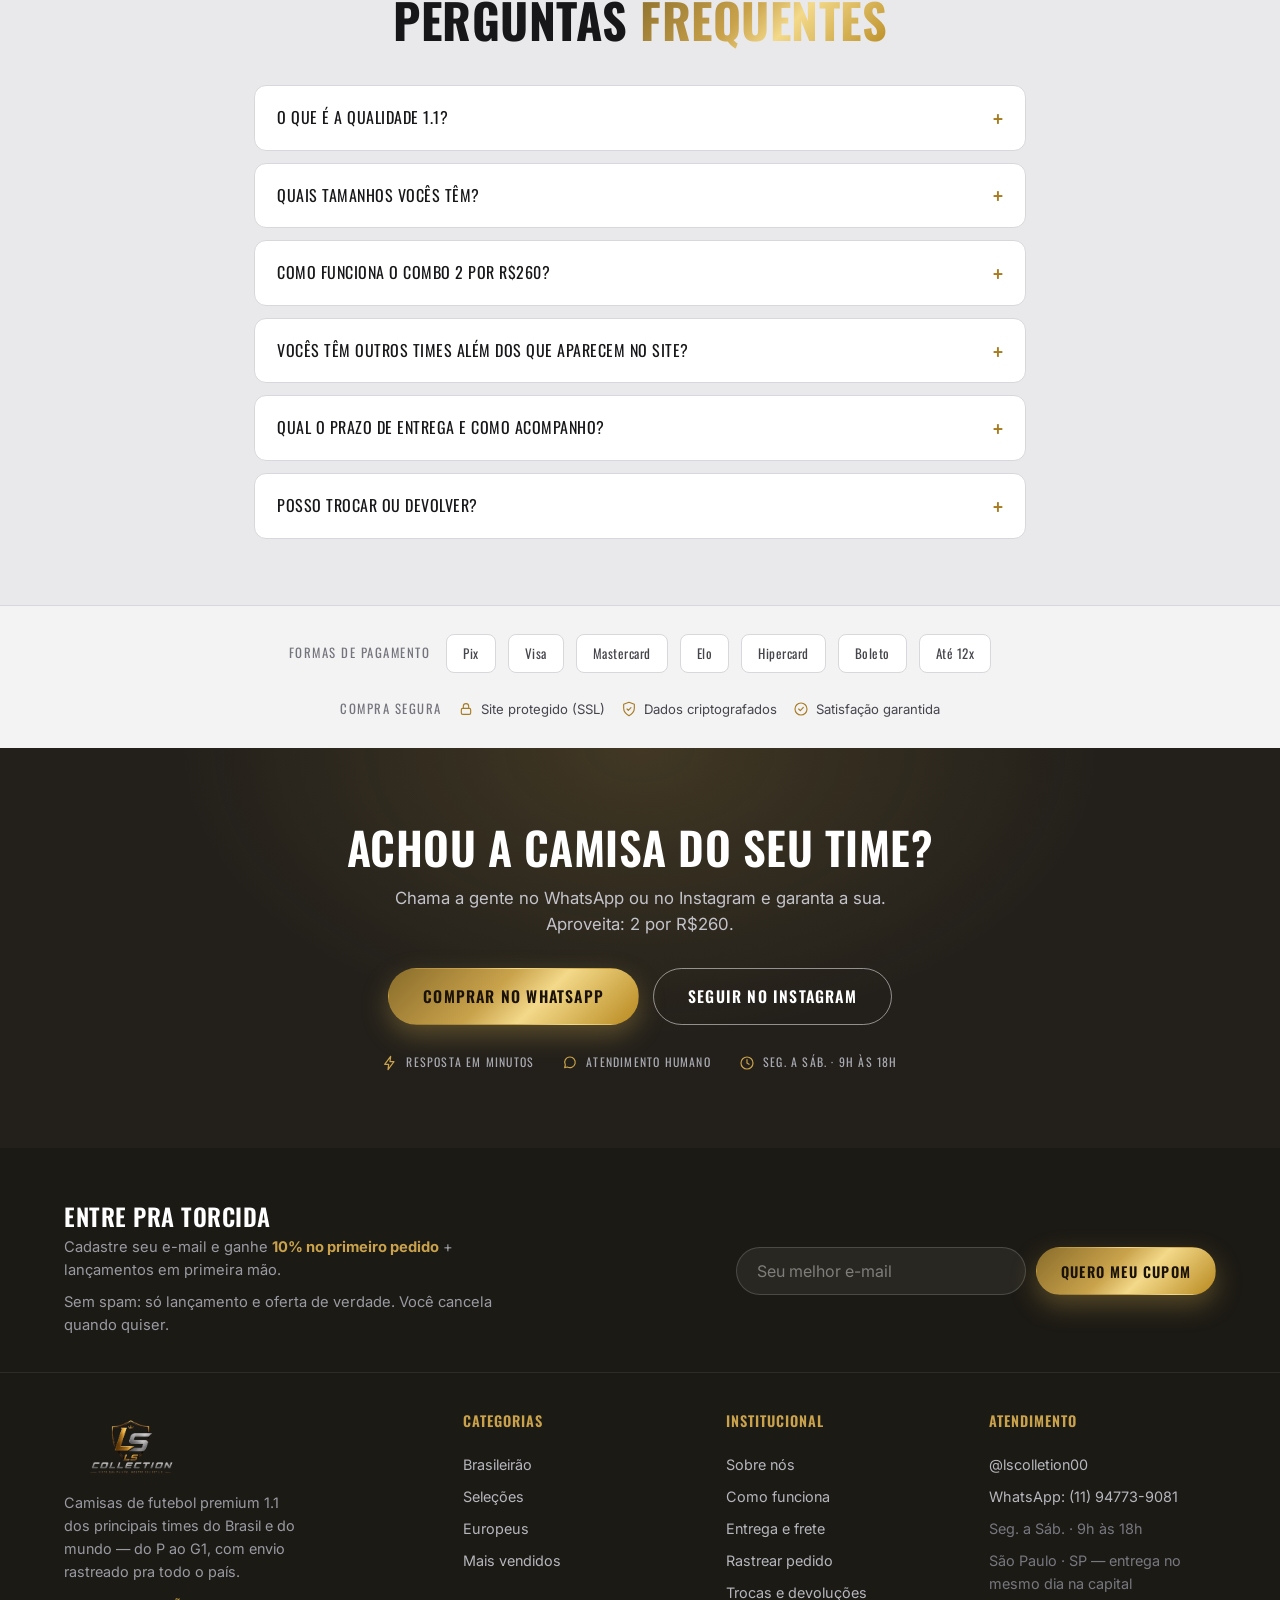
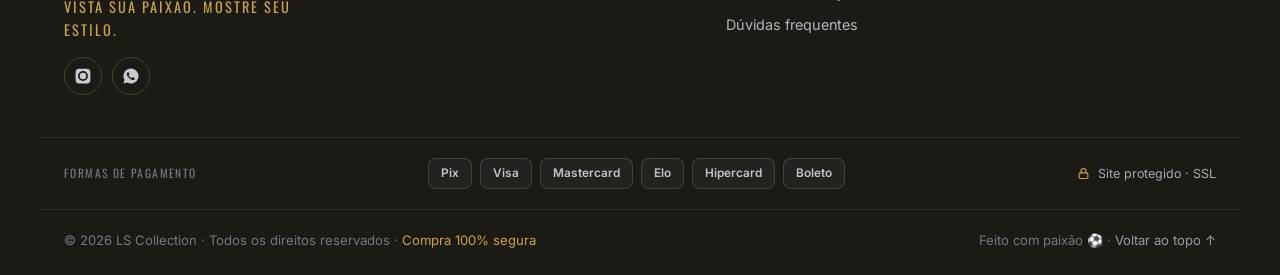
==== commit c6d39aa2: "retoques finais: og tags absolutas (preview WhatsApp) + remove 1.1MB de assets orfaos + auditoria ze" ====
--- a/index.html
+++ b/index.html
@@ -10,7 +10,8 @@
   <meta property="og:title" content="LS Collection — Vista sua paixão" />
   <meta property="og:description" content="Camisas premium dos seus times. 2 por R$260. Envio para todo o Brasil com rastreio." />
   <meta property="og:type" content="website" />
-  <meta property="og:image" content="assets/logo.png" />
+  <meta property="og:url" content="https://enzocampposs-art.github.io/ls-collection-site/" />
+  <meta property="og:image" content="https://enzocampposs-art.github.io/ls-collection-site/assets/logo.png" />
 
   <link rel="icon" type="image/png" href="assets/logo.png" />
 
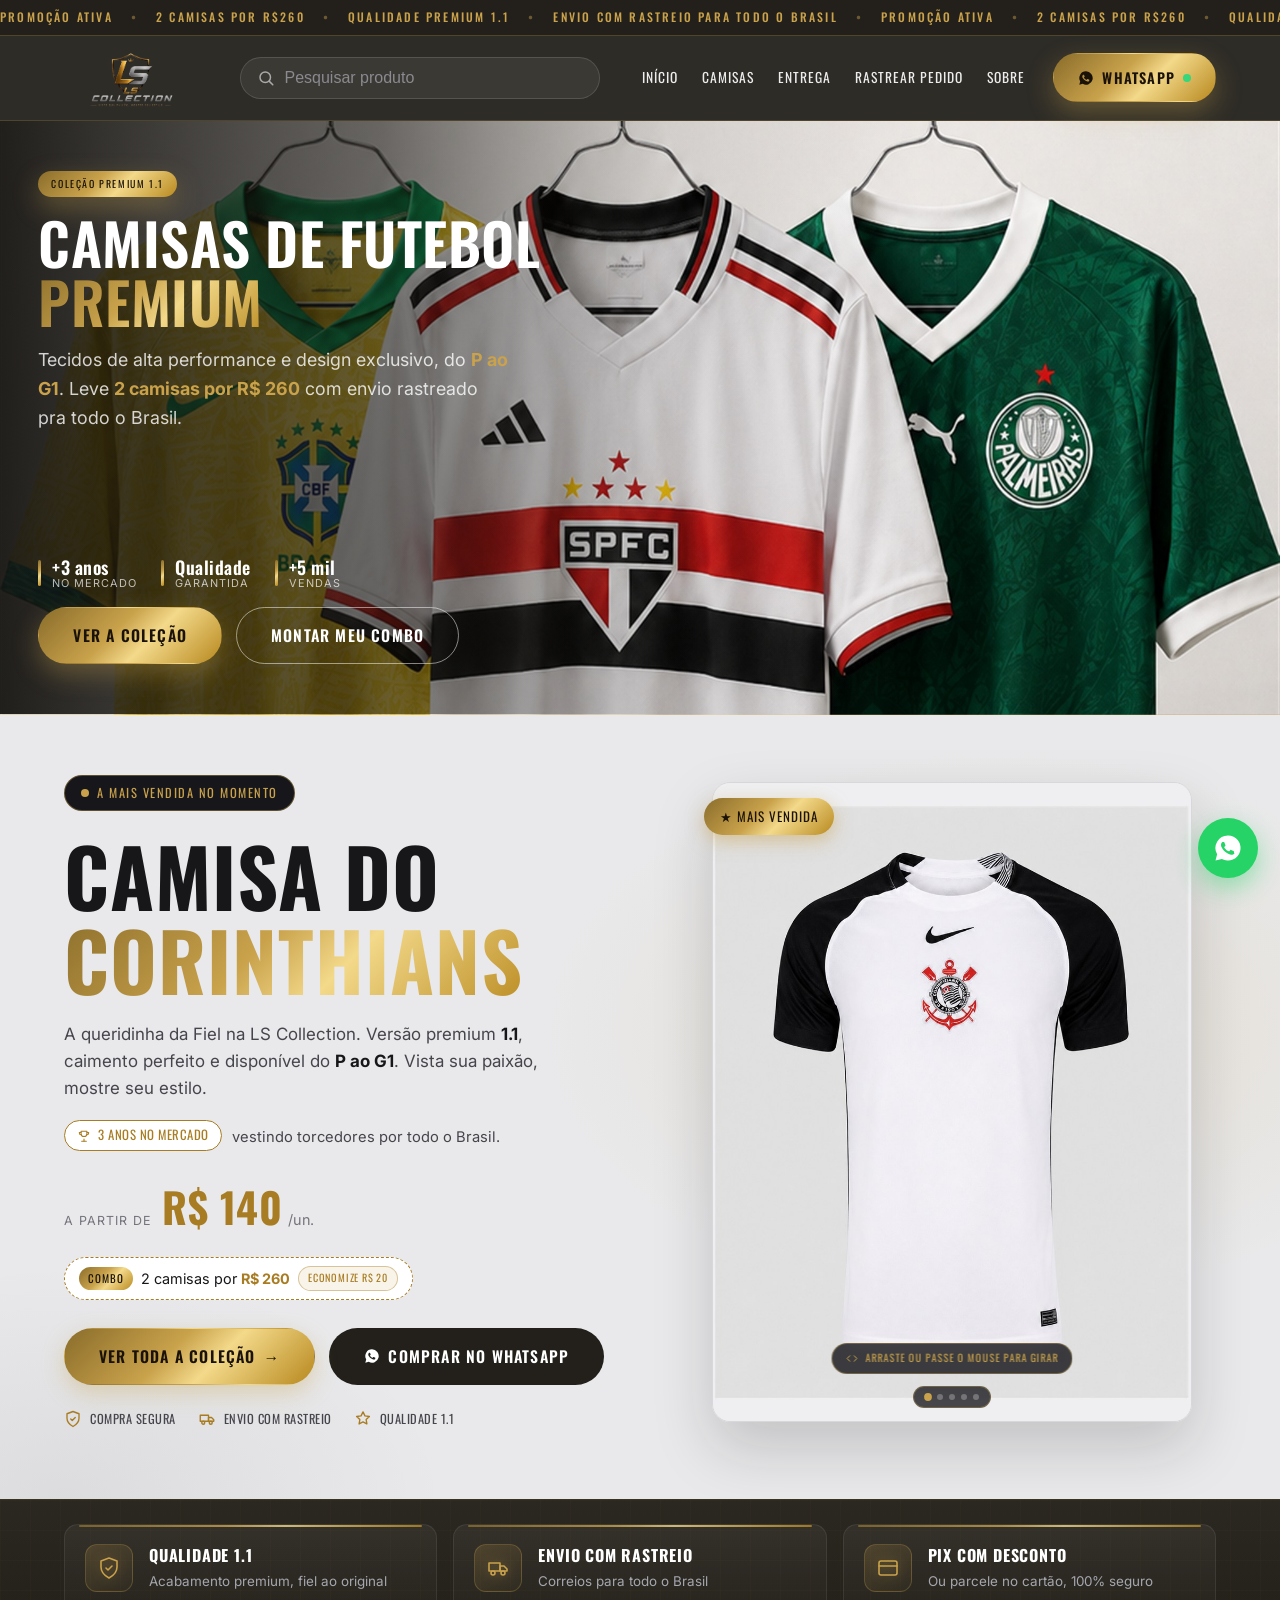
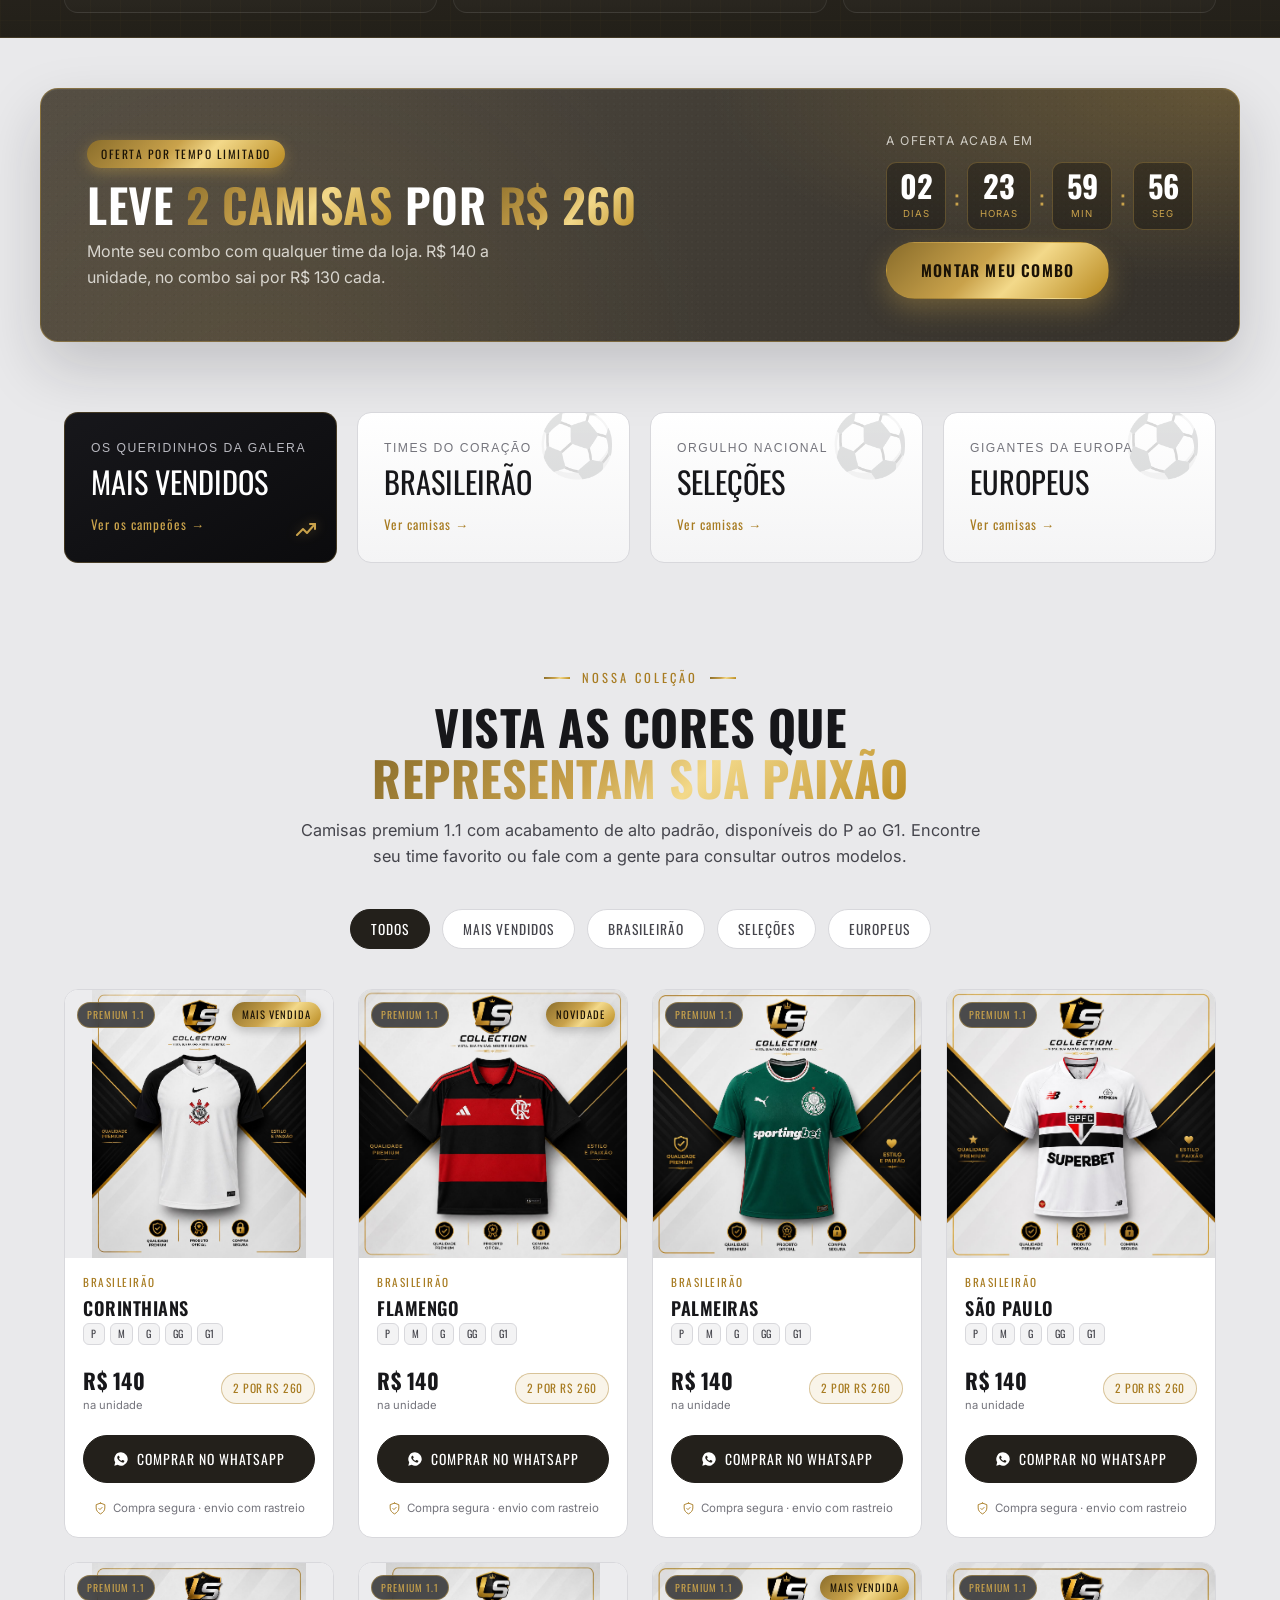
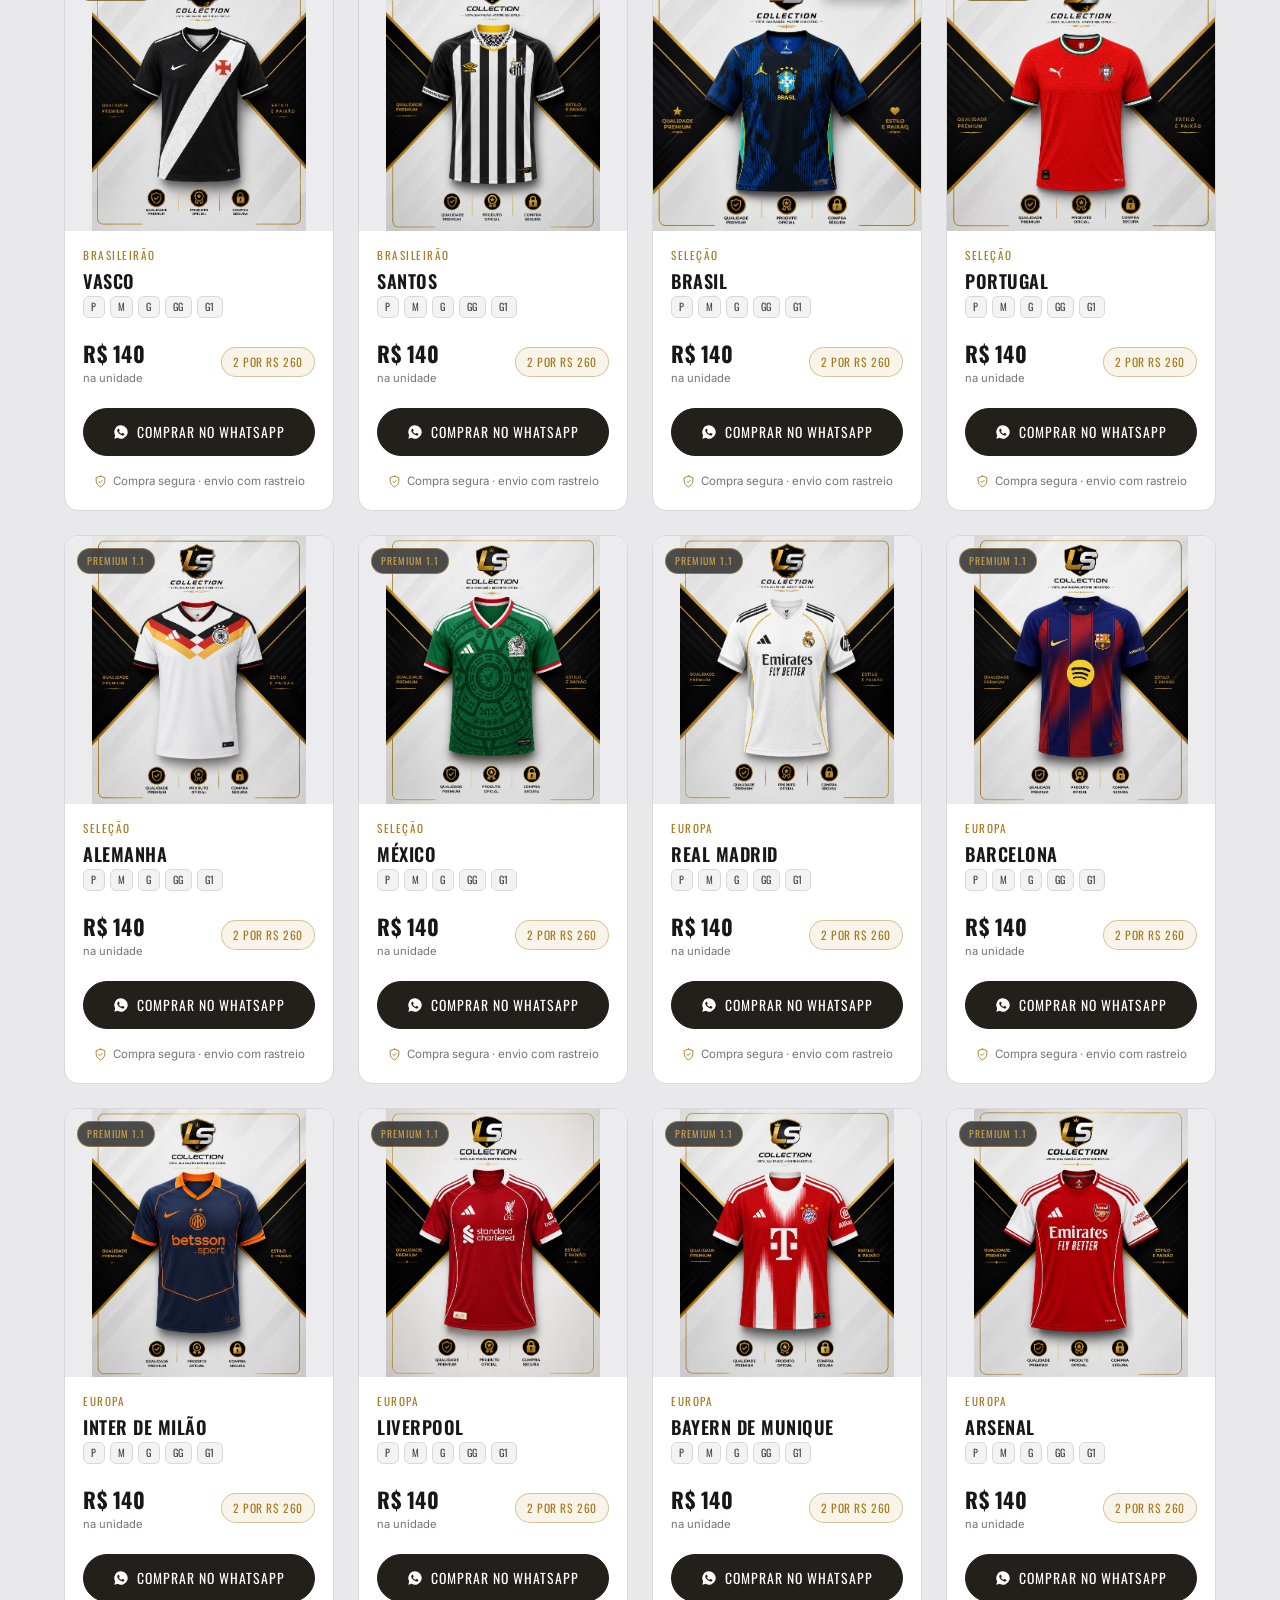
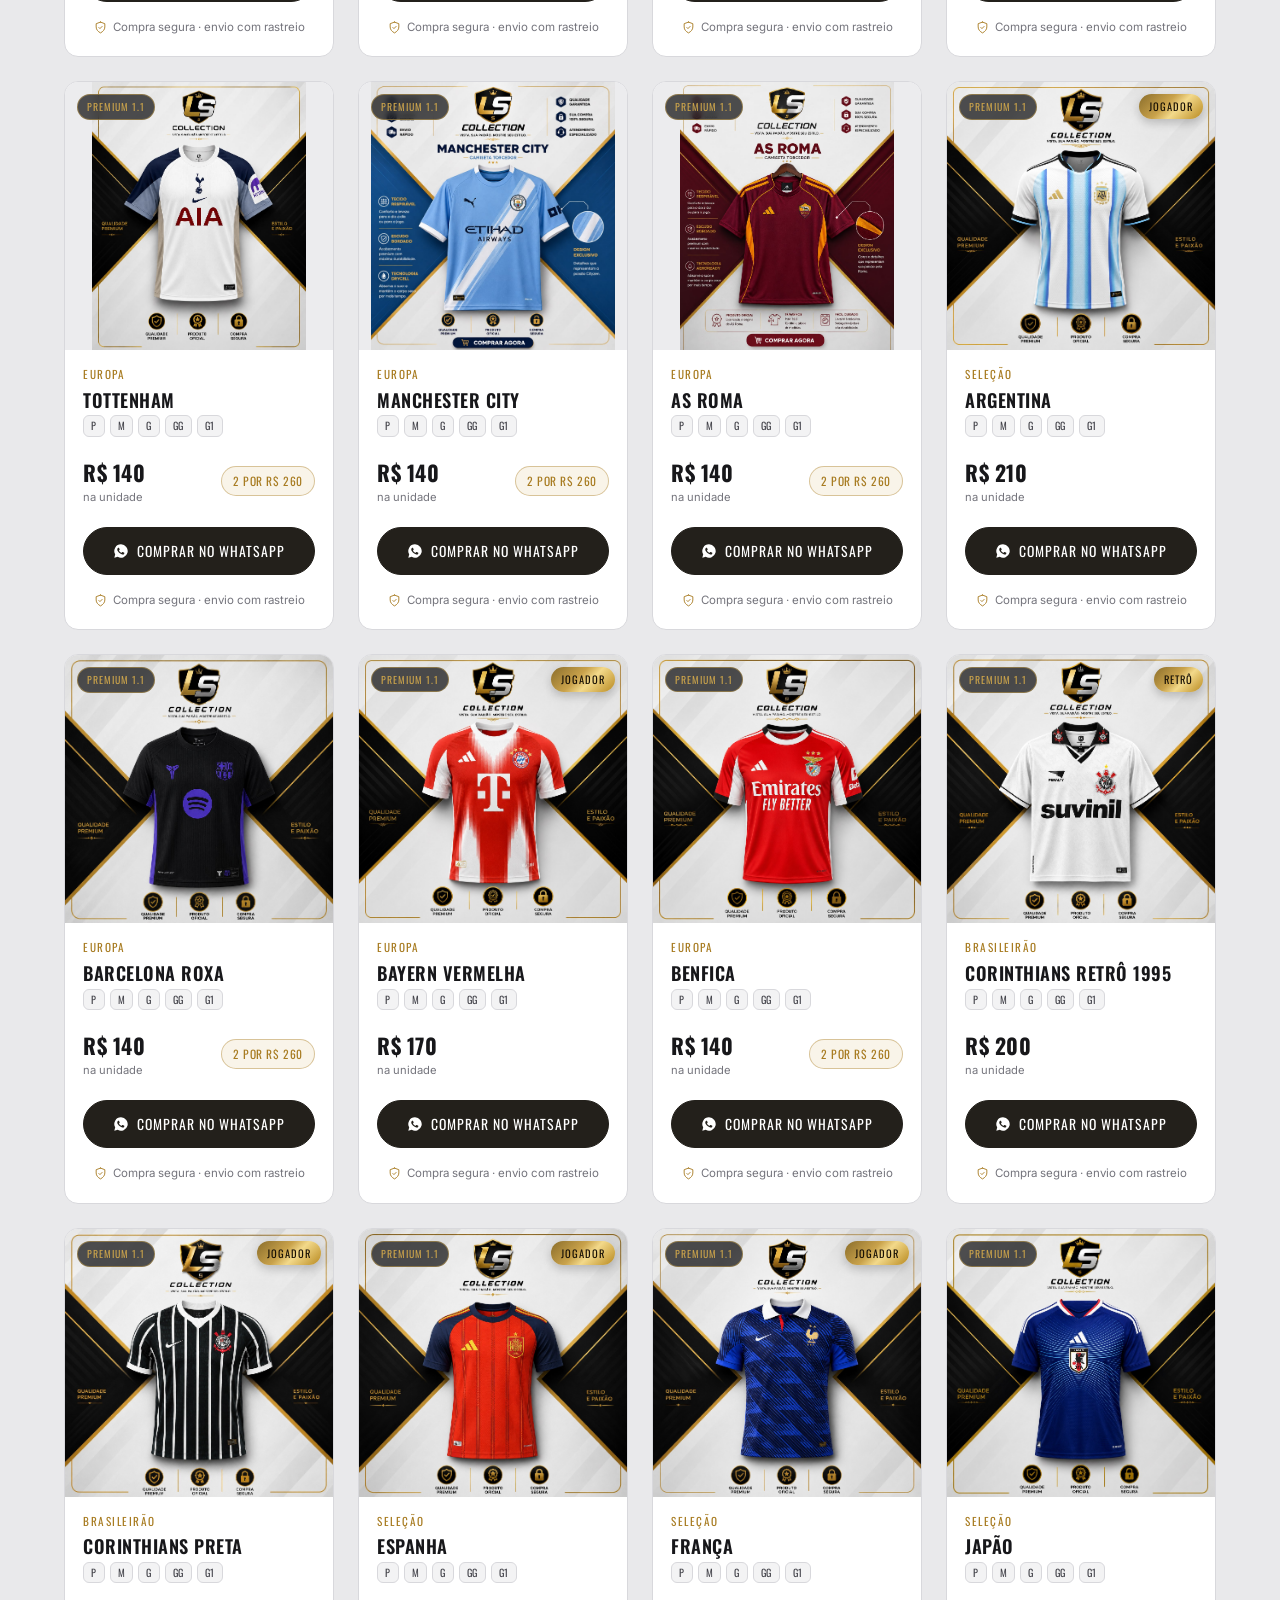
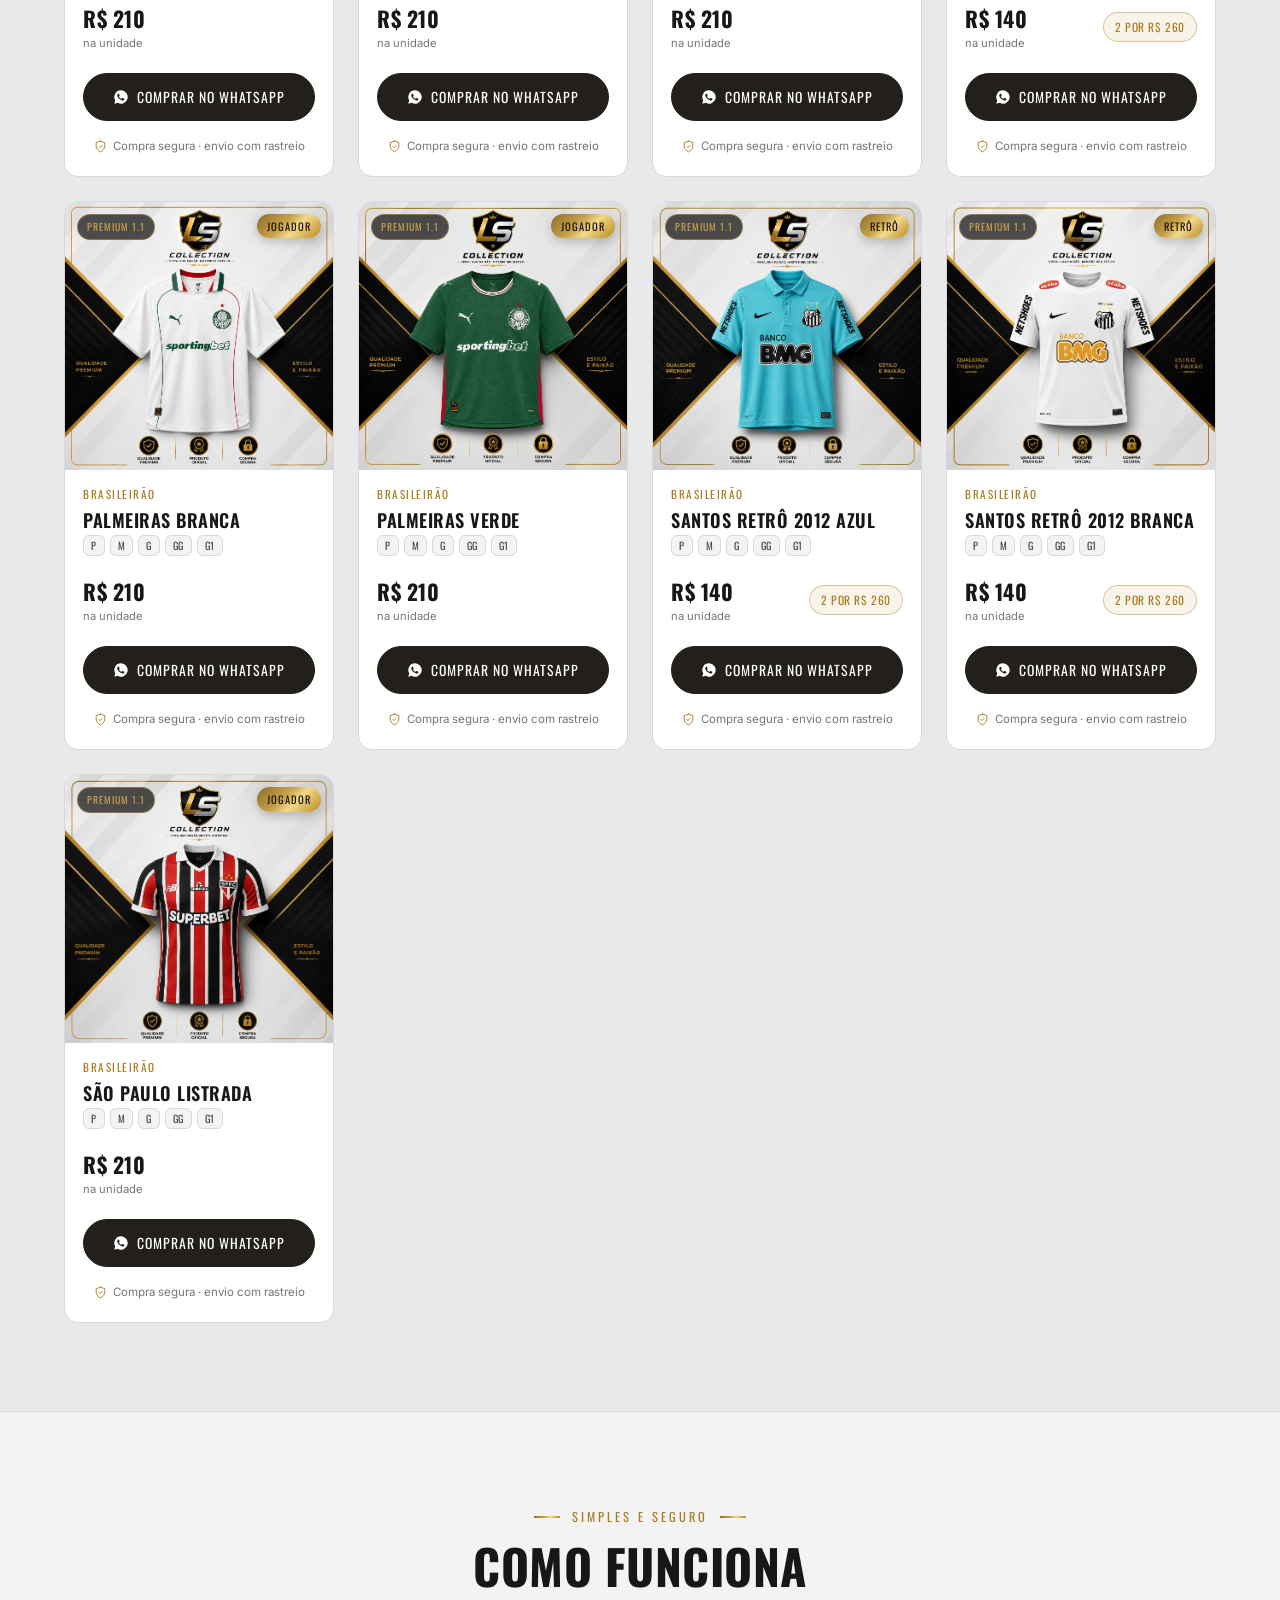
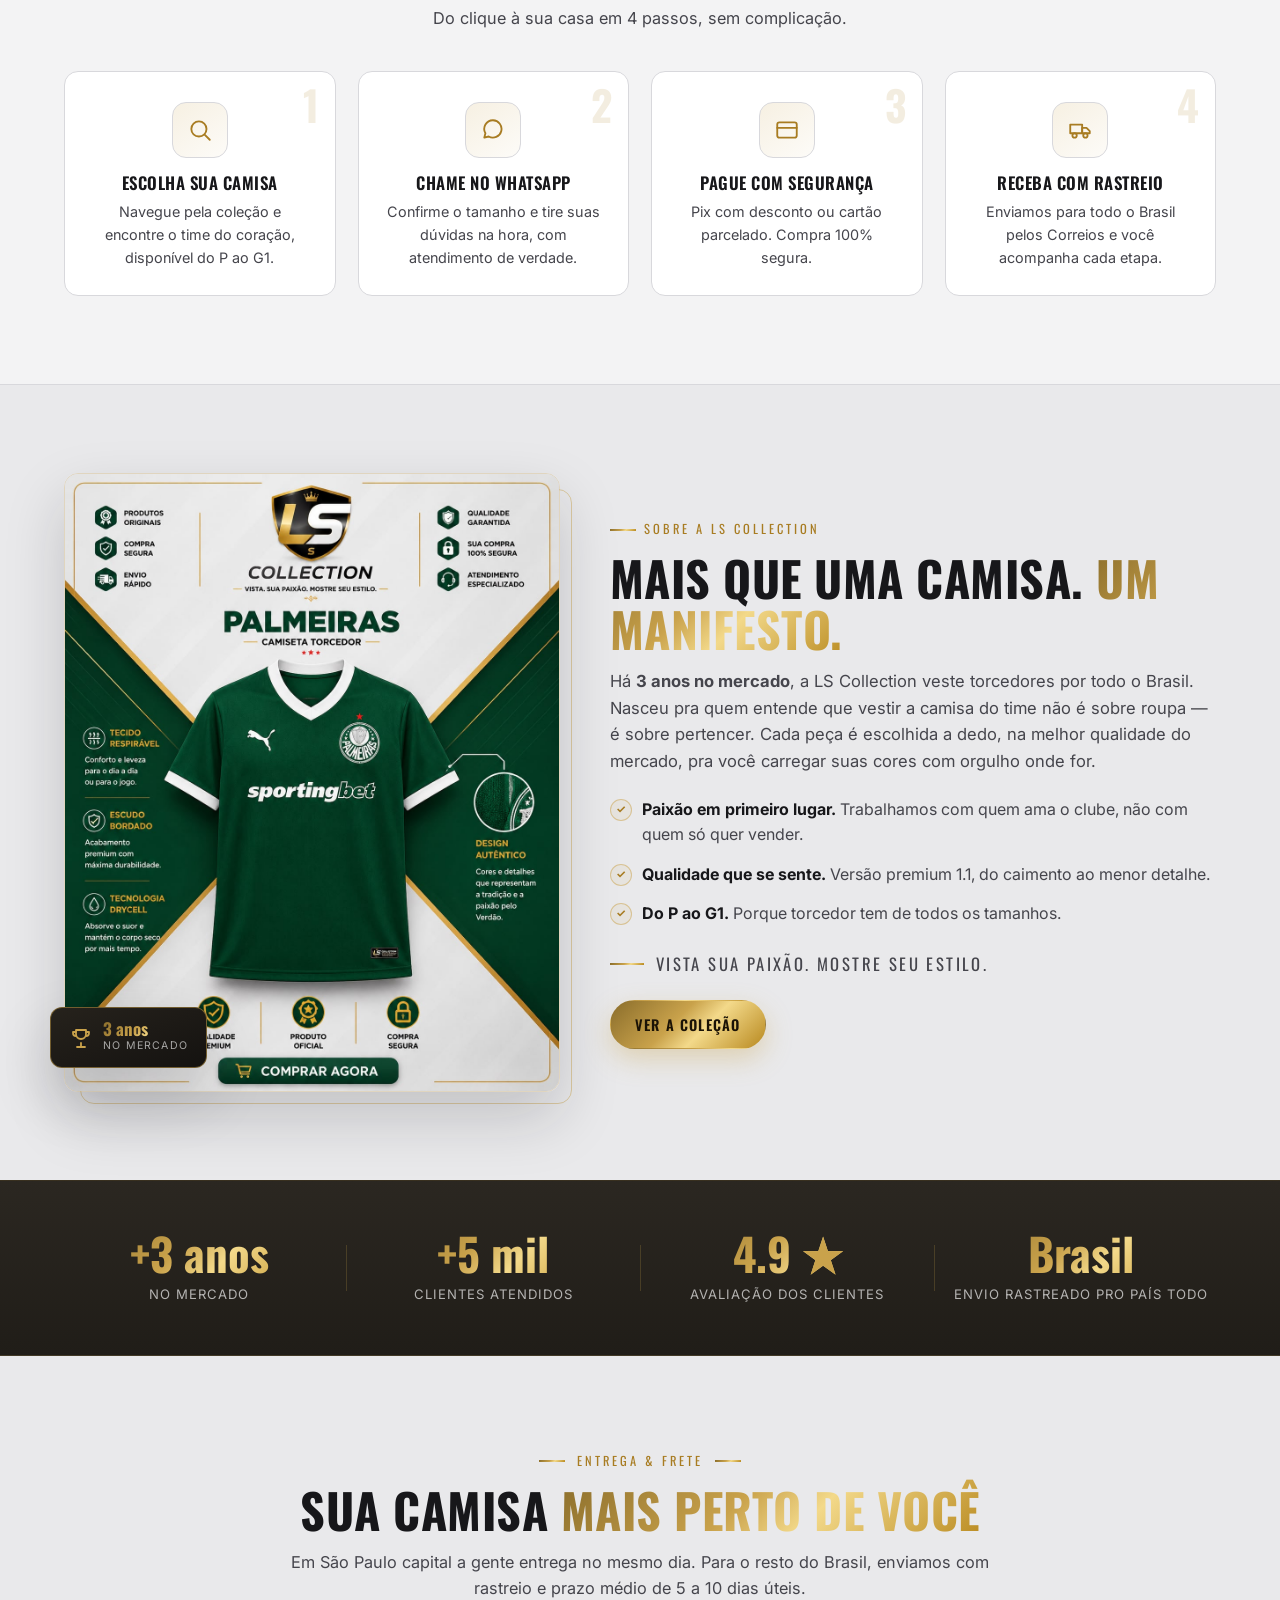
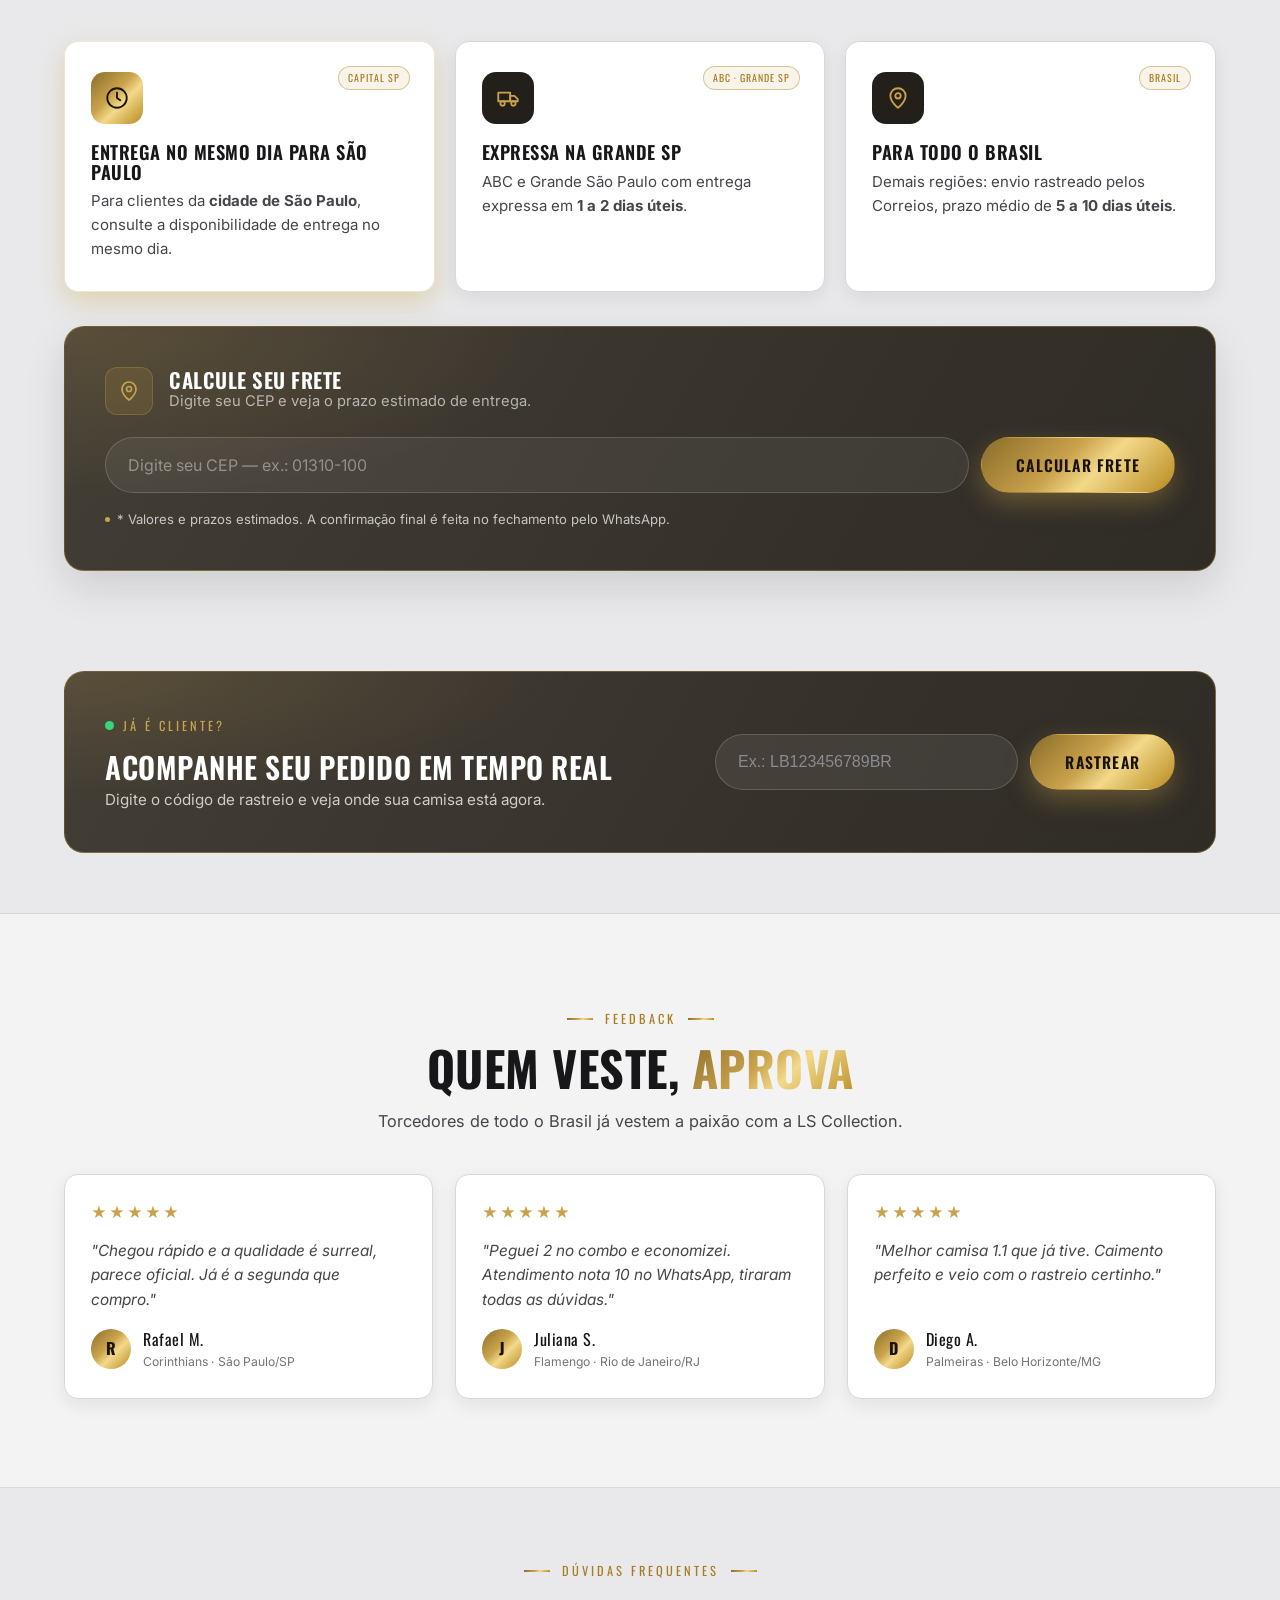
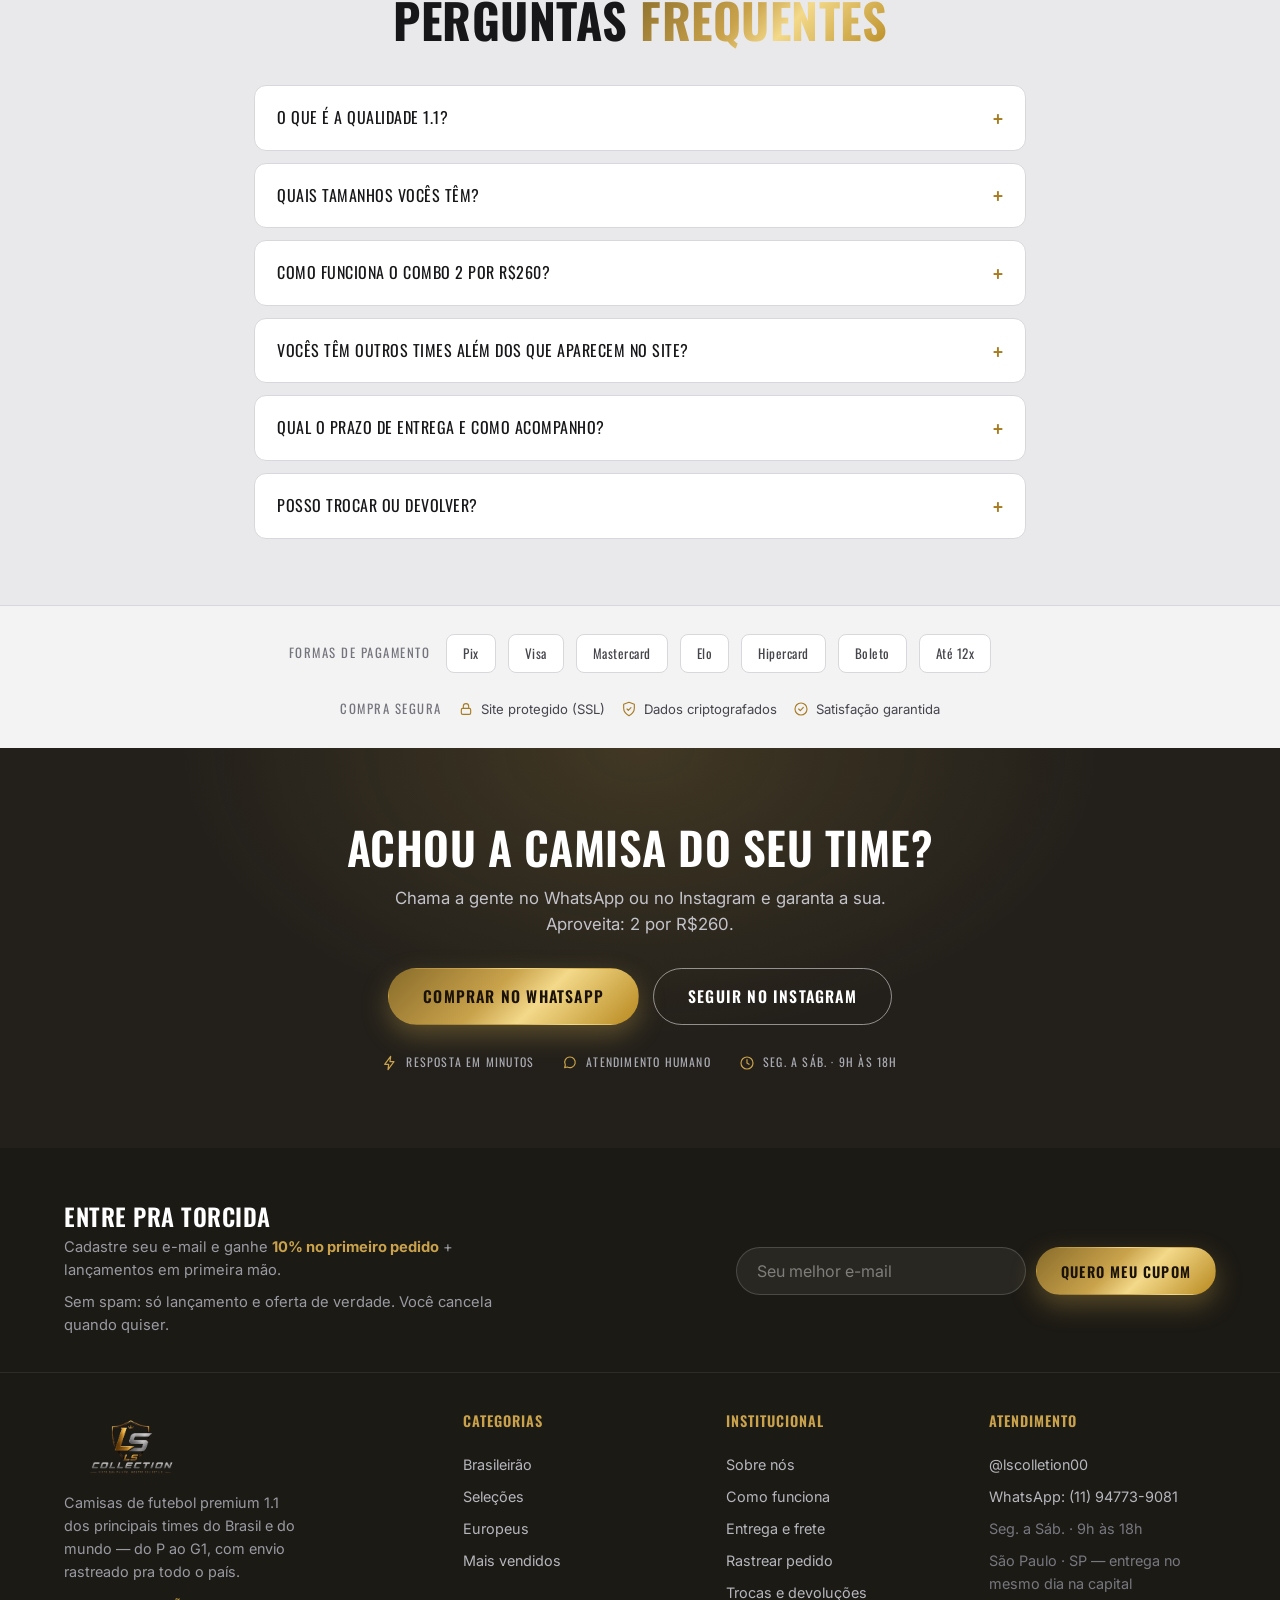
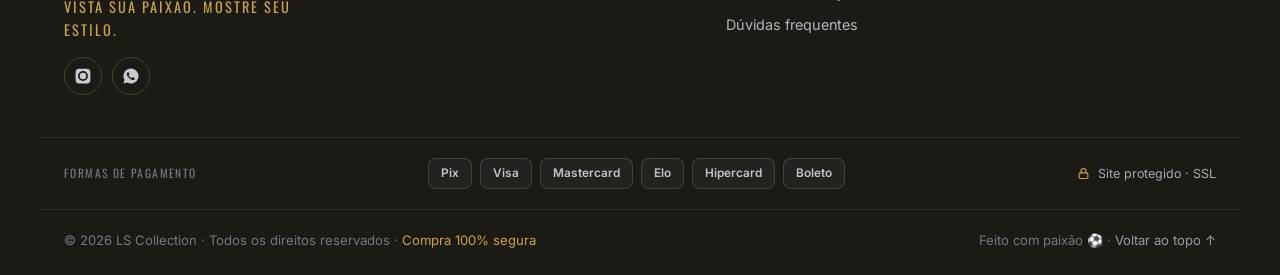
==== commit 4187434d: "dono publica camisas no site: Apps Script v3 (Catalogo+Drive) + site le planilha + botao Publicar no" ====
--- a/index.html
+++ b/index.html
@@ -19,7 +19,7 @@
   <link rel="preconnect" href="https://fonts.gstatic.com" crossorigin />
   <link href="https://fonts.googleapis.com/css2?family=Oswald:wght@400;500;600;700&family=Inter:wght@400;500;600;700&display=swap" rel="stylesheet" />
 
-  <link rel="stylesheet" href="css/styles.css?v=5" />
+  <link rel="stylesheet" href="css/styles.css?v=8" />
 </head>
 <body>
 
@@ -545,6 +545,6 @@
     <svg viewBox="0 0 24 24" aria-hidden="true"><path d="M12 2a10 10 0 0 0-8.7 15l-1.3 5 5.1-1.3A10 10 0 1 0 12 2Zm5.3 14.1c-.2.6-1.3 1.2-1.8 1.2-.5.1-1 .1-1.7-.1-.4-.1-.9-.3-1.6-.6-2.8-1.2-4.6-4-4.7-4.2-.1-.2-1.1-1.5-1.1-2.8 0-1.3.7-2 .9-2.2.2-.3.5-.3.7-.3h.5c.2 0 .4 0 .6.5l.8 1.9c.1.2.1.4 0 .6l-.3.5-.4.4c-.1.1-.3.3-.1.6.1.3.7 1.1 1.4 1.8.9.8 1.7 1.1 2 1.2.2.1.4.1.6-.1l.8-.9c.2-.2.4-.2.6-.1l1.8.9c.2.1.4.2.5.3.1.3.1.6-.1 1.5Z"/></svg>
   </a>
 
-  <script src="js/script.js?v=5"></script>
+  <script src="js/script.js?v=8"></script>
 </body>
 </html>
